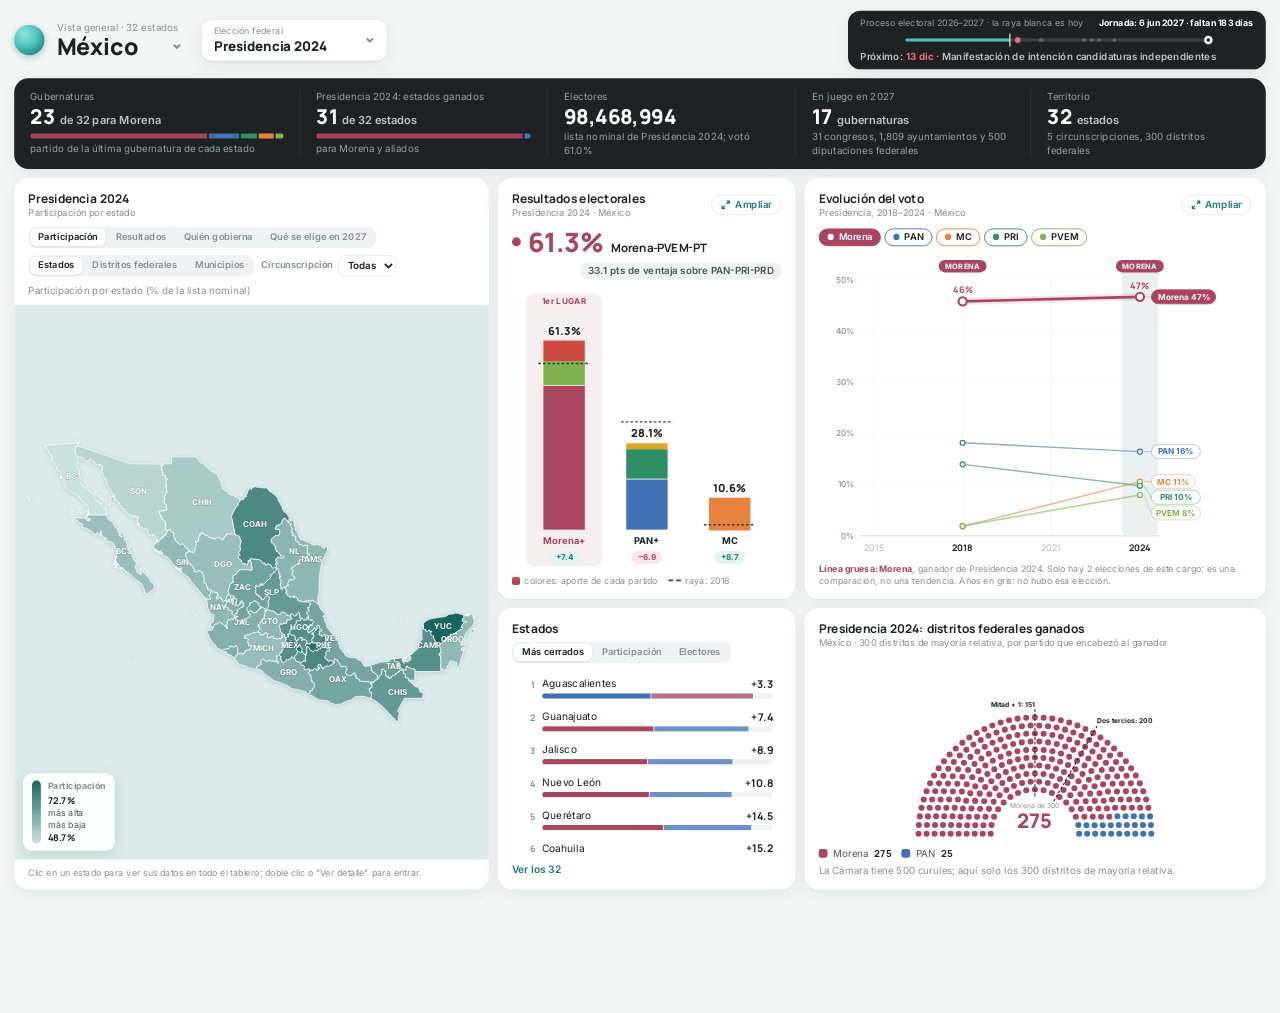
==== inicio.html @ 227eddf0 "Add files via upload" ====
<!doctype html>
<html lang="es">
<head>
<meta charset="utf-8">
<meta name="viewport" content="width=device-width, initial-scale=1">
<title>Laboratorio Político · Inicio</title>
<link rel="preconnect" href="https://fonts.googleapis.com">
<link rel="stylesheet" href="https://fonts.googleapis.com/css2?family=Inter:wght@400;500;600;700&family=Manrope:wght@600;700;800&display=swap">
<style>
/* Generado por pipeline/sitio.py desde src/inicio.html. Editar allá. */
/* v10. Un solo tablero en dos niveles: México (32 estados) y el estado elegido. Se entra al detalle desde el mapa, la lista o el buscador; todo el tablero sigue a la zona elegida. Gris del riel de la plataforma como ancla; turquesa para datos que no son de partido; colores de partido de la plataforma. */
:root{
  --bg:#F4F6F6;--card:#FFFFFF;--line:#E3E9E8;--hair:#EEF2F2;--ink:#4E5656;--strong:#1C2121;--muted:#86908F;
  --teal:#1C7F79;--teal2:#4CC1BA;--tealxl:#E4F5F3;--coral:#F46883;--peach:#F5A47C;--rail:#1F2222;--sea:#DCEBEA;--land:#EEF4F3;
  --sh:0 1px 2px rgba(20,40,40,.04),0 6px 20px rgba(20,40,40,.07);
  --f:'Inter',ui-sans-serif,system-ui,-apple-system,'Segoe UI',sans-serif;--d:'Manrope','Inter',ui-sans-serif,system-ui,sans-serif;color-scheme:light}
[hidden]{display:none!important}
*{box-sizing:border-box}
html,body{height:100%;overflow:hidden}
body{margin:0;background:var(--bg);color:var(--ink);font-family:var(--f);font-size:12px;line-height:1.35;-webkit-font-smoothing:antialiased}
button,select,input{font:inherit;color:inherit}
:focus-visible{outline:2px solid var(--teal);outline-offset:2px}
.n{font-family:var(--d);font-variant-numeric:tabular-nums}
.app{width:1440px;height:860px;display:grid;grid-template-rows:auto auto minmax(0,1fr);gap:10px;padding:12px 16px;transform-origin:0 0}
.fade{transition:opacity .4s ease}.fade.out{opacity:0}
/* encabezado */
.top{display:flex;align-items:center;gap:14px}
.logo{width:34px;height:34px;border-radius:50%;background:radial-gradient(circle at 35% 30%,#8BE7E1,var(--teal2) 45%,#13615C);flex:none;box-shadow:0 2px 8px rgba(19,97,92,.35)}
.crumb{display:flex;align-items:center;gap:6px;font-size:11px;color:var(--muted)}
.crumb button{border:0;background:none;padding:0;color:var(--teal);font-weight:600;cursor:pointer;font-size:11px}
.crumb button:disabled{color:var(--muted);cursor:default;font-weight:500}
.cb{position:relative}
.cb input{border:0;background:transparent;font:800 26px/1.05 var(--d);color:var(--strong);padding:0 26px 0 0;width:300px;min-width:5ch;transition:width .3s;cursor:pointer;border-radius:6px}
.cb input:focus{width:300px!important;outline:none;background:var(--card);box-shadow:0 0 0 2px var(--teal2);cursor:text;padding-left:6px}
.cb svg{position:absolute;right:6px;top:50%;width:14px;height:14px;transform:translateY(-50%);stroke:var(--muted);fill:none;stroke-width:2;pointer-events:none}
.ac{position:absolute;left:0;top:calc(100% + 6px);width:360px;background:var(--card);border:1px solid var(--line);border-radius:12px;box-shadow:0 14px 36px rgba(16,40,40,.16);z-index:40;max-height:420px;overflow:auto;padding:6px}
.ac small{display:block;padding:6px 10px 3px;font-size:10.5px;color:var(--muted)}
.ac button{display:flex;width:100%;justify-content:space-between;gap:10px;border:0;background:none;text-align:left;padding:7px 10px;border-radius:8px;font-size:12.5px;color:var(--strong);cursor:pointer}
.ac button em{font-style:normal;font-size:11px;color:var(--muted)}
.ac button[aria-selected="true"],.ac button:hover{background:var(--hair)}
.ac mark{background:#D8EFEC;color:inherit;border-radius:3px}
.fl{display:flex;flex-direction:column;gap:1px;background:var(--card);border:1px solid var(--line);border-radius:12px;padding:5px 12px;min-width:190px;box-shadow:var(--sh)}
.fl small{font-size:10px;color:var(--muted)}.fl select{border:0;background:transparent;font-weight:600;color:var(--strong);padding:0;font-size:12.5px;cursor:pointer}
.cd{margin-left:auto;text-align:right;line-height:1.1}.cd b{font:800 24px var(--d);color:var(--strong)}.cd span{display:block;font-size:10.5px;color:var(--muted)}
/* ficha oscura */
.fi{display:grid;grid-template-columns:1.15fr 1fr 1fr .95fr .95fr;background:var(--rail);border-radius:16px;padding:13px 0;box-shadow:var(--sh)}
.c{padding:0 18px;border-left:1px solid rgba(255,255,255,.09);display:flex;flex-direction:column;gap:3px;min-width:0}
.c:first-child{border-left:0}
.c small{font-size:11px;color:#93A09F}
.c b{font:800 23px/1.1 var(--d);color:#fff;white-space:nowrap;overflow:hidden;text-overflow:ellipsis}
.c b em{font:600 12.5px var(--f);color:#B9C4C3;font-style:normal}
.c span{font-size:11px;color:#93A09F}
.sw{display:inline-block;width:10px;height:10px;border-radius:3px;margin-right:7px;vertical-align:2px}
.sb{display:flex;height:6px;border-radius:4px;overflow:hidden;gap:2px;margin:3px 0 1px}.sb i{display:block;transition:flex .5s ease}
/* cuerpo */
.grid{display:grid;grid-template-columns:minmax(0,1.4fr) minmax(0,.88fr) minmax(0,1.36fr);gap:10px;min-height:0}
.col{display:grid;gap:10px;min-height:0}
.col2{grid-template-rows:minmax(0,1.5fr) minmax(0,1fr)}
.col3{grid-template-rows:minmax(0,1.5fr) minmax(0,1fr)}
.p{background:var(--card);border-radius:16px;padding:14px 16px;display:flex;flex-direction:column;gap:10px;min-height:0;min-width:0;box-shadow:var(--sh)}
.ph{display:flex;align-items:center;justify-content:space-between;gap:8px}
.ph>div{min-width:0}
.ph h2{margin:0;font:700 13.5px var(--d);color:var(--strong);white-space:nowrap}
.ph p{margin:1px 0 0;font-size:10.5px;color:var(--muted);white-space:nowrap;overflow:hidden;text-overflow:ellipsis}
.foot{font-size:10px;color:var(--muted)}
.amp{display:inline-flex;align-items:center;gap:5px;border:1px solid var(--line);background:var(--card);border-radius:20px;padding:3px 10px;font-size:11px;font-weight:600;color:var(--teal);cursor:pointer;flex:none}
.amp svg{width:11px;height:11px;stroke:currentColor;fill:none;stroke-width:1.6}
.amp:hover{background:var(--hair)}
.lg{display:flex;flex-wrap:wrap;gap:4px 12px;font-size:11px}.lg span{display:inline-flex;align-items:center;gap:6px}.lg i{width:10px;height:10px;border-radius:3px}.lg b{color:var(--strong);font-family:var(--d)}
.lg .ramp{width:90px;height:8px;border-radius:4px}
.seg{display:inline-flex;flex-wrap:wrap;background:var(--hair);border-radius:9px;padding:2px;gap:2px}
.seg button{white-space:nowrap;border:0;background:none;border-radius:7px;padding:3px 9px;font-size:10.5px;font-weight:600;color:var(--muted);cursor:pointer;transition:background .2s,color .2s}
.seg button[aria-pressed="true"]{background:var(--card);color:var(--strong);box-shadow:0 1px 2px rgba(20,40,40,.12)}
/* mapa */
.mp{padding:0;overflow:hidden;gap:0}
.mp .ph{padding:14px 16px 8px}
.lrow{padding:0 16px 8px;display:flex;gap:8px;align-items:center;flex-wrap:wrap}
.mp .lg{padding:0 16px 8px;min-height:24px}
.mapw{flex:1 1 0;min-height:0;position:relative;background:var(--sea)}
.mapw>svg{position:absolute;inset:0;width:100%;height:100%}
.lvl{transition:opacity .45s ease}
.ctx path{fill:var(--land);stroke:#C9D9D7;stroke-width:.8;vector-effect:non-scaling-stroke}
.ctx path.c3{fill:#F8FBFA;stroke:#AFC4C2;cursor:pointer}.ctx path.c3:hover{fill:var(--tealxl)}
.lab text{font-weight:600;font-family:var(--f);fill:#8FA3A1;pointer-events:none}
#gun,#gst{filter:drop-shadow(0 2px 6px rgba(16,40,40,.16))}
path.u,path.st{stroke:#fff;stroke-width:.8;vector-effect:non-scaling-stroke;cursor:pointer;transition:opacity .4s ease,fill .5s ease,fill-opacity .5s ease}
path.u:hover,path.st:hover{filter:brightness(1.08)}
.foc path.u,.foc path.st{opacity:.32}.foc path.u.on,.foc path.st.on{opacity:1;stroke:var(--strong);stroke-width:2.4}
path.st.dim{opacity:.16}
path.ent{fill:none;stroke:#5E6E6D;stroke-width:1.1;vector-effect:non-scaling-stroke;pointer-events:none}
.stl text{font-weight:700;font-family:var(--f);fill:#fff;pointer-events:none;paint-order:stroke;stroke:rgba(0,0,0,.22);stroke-width:2px;transition:opacity .3s}
.mctl{position:absolute;right:10px;top:10px;display:flex;gap:6px}
.mctl button,.chipb{border:1px solid var(--line);background:var(--card);border-radius:8px;padding:4px 10px;font-size:11px;font-weight:600;color:var(--strong);cursor:pointer;box-shadow:0 1px 2px rgba(20,40,40,.06)}
.mctl button[aria-pressed="true"]{background:var(--strong);color:#fff;border-color:var(--strong)}
.mp .foot{padding:8px 16px 12px}
.s2{position:relative;flex:0 1 220px}
.s2 input{width:100%;border:1px solid var(--line);border-radius:9px;background:var(--bg);padding:6px 10px 6px 30px;font-size:12px}
.s2 svg{position:absolute;left:10px;top:50%;transform:translateY(-50%);width:13px;height:13px;stroke:var(--muted);fill:none;stroke-width:2}
.s2 .ac{left:auto;right:0;width:300px}
.focus{position:absolute;left:10px;top:10px;display:inline-flex;align-items:center;gap:8px;font-size:11.5px;color:var(--strong);background:#fff;border-radius:10px;padding:5px 6px 5px 10px;box-shadow:0 4px 14px rgba(16,40,40,.14);transition:opacity .3s,transform .3s}
.focus.off{opacity:0;transform:translateY(-6px);pointer-events:none}
.focus button{border:0;background:var(--tealxl);border-radius:7px;padding:3px 9px;font-size:11px;font-weight:700;cursor:pointer;color:var(--teal)}
.csel{display:inline-flex;align-items:center;gap:6px;font-size:10.5px;color:var(--muted);font-weight:600}.csel select{border:1px solid var(--line);border-radius:8px;background:var(--card);padding:3px 6px;font-size:11px;font-weight:600;color:var(--strong)}
/* tarjeta de estado (nivel México) */
.prev{position:absolute;left:12px;top:12px;width:280px;background:var(--card);border-radius:14px;box-shadow:0 14px 36px rgba(16,40,40,.2);padding:12px 14px;display:flex;flex-direction:column;gap:7px;opacity:0;transform:translateY(-8px);transition:opacity .3s,transform .3s;pointer-events:none}
.prev.in{opacity:1;transform:none;pointer-events:auto}
.prev h3{margin:0;font:800 17px var(--d);color:var(--strong)}.prev small{font-size:10.5px;color:var(--muted)}
.prev dl{display:grid;grid-template-columns:auto 1fr;gap:3px 10px;margin:0;font-size:11px}.prev dt{color:var(--muted)}.prev dd{margin:0;color:var(--strong);font-weight:600}
.go{display:flex;align-items:center;justify-content:center;gap:8px;border:0;background:var(--rail);color:#fff;border-radius:10px;padding:8px 12px;font-weight:700;font-size:12.5px;cursor:pointer;transition:background .2s}
.go:hover{background:#2E3535}.go svg{width:14px;height:14px;stroke:#8BE7E1;fill:none;stroke-width:2}
.go[disabled]{background:var(--hair);color:var(--muted);cursor:default}
.px{position:absolute;right:8px;top:8px;border:0;background:var(--hair);border-radius:50%;width:24px;height:24px;cursor:pointer;color:var(--strong)}
/* resultados */
.hero{display:flex;align-items:baseline;gap:8px;flex-wrap:wrap}
.hero i{width:10px;height:10px;border-radius:50%;align-self:center}
.hero b{font:800 30px/1 var(--d);letter-spacing:-.01em}
.hero span{font:700 13px var(--d);color:var(--strong)}
.hero em{margin-left:auto;font-style:normal;font-size:11px;background:var(--hair);border-radius:20px;padding:2px 9px;color:var(--ink);font-weight:600}
.bw{flex:1 1 0;min-height:0;position:relative}
.bw svg,.cw svg,.agw svg{position:absolute;inset:0;width:100%;height:100%;overflow:visible}
.note{display:flex;gap:12px;flex-wrap:wrap;font-size:10px;color:var(--muted);align-items:center}
.note i{display:inline-block;width:9px;height:9px;border-radius:2px;background:linear-gradient(#CF4B42 0 35%,#A9455E 35%);margin-right:5px;vertical-align:-1px}
.note s{display:inline-block;width:14px;border-top:2px dashed #3A4A49;margin-right:5px;vertical-align:3px;text-decoration:none}
@keyframes grow{from{transform:scaleY(0)}to{transform:scaleY(1)}}
.gr{transform-box:fill-box;transform-origin:50% 100%;animation:grow .7s cubic-bezier(.2,.8,.2,1) both}
@keyframes draw{from{stroke-dashoffset:var(--len)}to{stroke-dashoffset:0}}
.dr{stroke-dasharray:var(--len);animation:draw 1s cubic-bezier(.3,.7,.2,1) both}
@keyframes pop{from{opacity:0;transform:scale(.4)}to{opacity:1;transform:none}}
.pp{transform-box:fill-box;transform-origin:center;animation:pop .45s ease both}
/* lista */
.lh{display:flex;align-items:center;justify-content:space-between;gap:8px}
.rank{flex:1 1 0;min-height:0;overflow:auto;display:flex;flex-direction:column;gap:2px;padding-right:4px;scrollbar-width:thin;scroll-behavior:smooth}
.r{display:grid;grid-template-columns:20px minmax(0,1fr) 52px;gap:2px 8px;align-items:center;font-size:11.5px;cursor:pointer;padding:5px 6px;border-radius:9px;transition:background .25s}
.r:hover{background:var(--hair)}
.r .k{font:700 10px var(--d);color:var(--muted);text-align:right}
.r span{color:var(--strong);overflow:hidden;text-overflow:ellipsis;white-space:nowrap}
.r b{text-align:right;font:700 12px var(--d);color:var(--strong)}
.r .sh{grid-column:2/4;display:flex;height:6px;border-radius:3px;overflow:hidden;background:var(--hair);gap:1px}
.r .sh i{display:block;height:100%;transition:width .5s ease}
.r .tq{grid-column:2/4;height:6px;border-radius:3px;background:var(--hair);position:relative}
.r .tq i{position:absolute;left:0;top:0;bottom:0;border-radius:3px;background:var(--teal)}
.r .tq s{position:absolute;top:-3px;bottom:-3px;width:2px;background:var(--strong);border-radius:1px}
.r.on{background:var(--rail);box-shadow:0 4px 14px rgba(16,40,40,.18)}
.r.on span,.r.on b{color:#fff}.r.on .k{color:#8BE7E1}.r.on .sh,.r.on .tq{background:rgba(255,255,255,.14)}
.r .go2{display:none}
.more{border:0;background:none;color:var(--teal);font-weight:600;font-size:11.5px;padding:0;cursor:pointer;text-align:left}
/* evolución */
.tb{display:flex;flex-wrap:wrap;gap:6px 10px;align-items:center}
.pt{display:flex;flex-wrap:wrap;gap:4px}
.pt button{display:inline-flex;align-items:center;gap:5px;border:1px solid var(--line);background:var(--card);border-radius:20px;padding:2px 9px;font-size:10.5px;font-weight:600;color:var(--muted);cursor:pointer}
.pt button i{width:7px;height:7px;border-radius:50%;background:var(--pc);opacity:.35}
.pt button[aria-pressed="true"]{color:var(--strong);border-color:var(--pc)}.pt button.hl{background:var(--pc);color:#fff}.pt button.hl i{background:#fff}.pt button[aria-pressed="true"] i{opacity:1}
.cw{flex:1 1 0;min-height:0;position:relative}
.cw text{font:500 10px var(--f);fill:var(--muted)}
.cw .yl{font:700 11px var(--d);fill:var(--strong)}
.cw .yl.no{font-weight:500;fill:#B5BFBE}
.small{display:grid;grid-template-columns:repeat(2,minmax(0,1fr));gap:10px;min-height:0}
.small .p{gap:8px;padding:12px 14px}
.agw{flex:1 1 0;min-height:0;position:relative}
.agw text{font-family:var(--f)}
/* competencia */
.wg{display:grid;grid-template-columns:repeat(20,minmax(0,1fr));gap:2px;grid-auto-rows:9px;align-content:start;flex:none}
.wg i{display:block;border-radius:2px;animation:pop .4s ease both}
.wg.wgb{gap:3px;grid-auto-rows:17px}
.wl{display:grid;grid-template-columns:repeat(3,minmax(0,1fr));gap:6px}
.wl div{display:flex;flex-direction:column;gap:1px;min-width:0}
.wl span{display:flex;align-items:center;gap:5px;font-size:11px}.wl span b{color:var(--strong)}.wl span i{width:8px;height:8px;border-radius:2px}
.wl strong{font:800 17px/1.1 var(--d);color:var(--strong)}
.wl em{font-style:normal;font-size:9.5px;color:var(--muted);line-height:1.2}
.wf2{font-size:10px;color:var(--muted);border-top:1px solid var(--hair);padding-top:7px}.wf2 b{color:var(--strong)}
.sb2{display:flex;height:8px;border-radius:5px;overflow:hidden;gap:2px}.sb2 i{display:block}
.wl2{display:flex;flex-wrap:wrap;gap:3px 12px;font-size:11px}.wl2 span{display:inline-flex;align-items:center;gap:5px}.wl2 i{width:8px;height:8px;border-radius:2px}.wl2 b{color:var(--strong)}
.cpf{flex:1 1 0;display:flex;flex-direction:column;gap:9px;min-height:0}
/* en juego 2027 */
.jg{display:grid;grid-template-columns:repeat(4,minmax(0,1fr));gap:10px}
.jg div{display:flex;flex-direction:column;gap:1px;border-left:3px solid var(--kc);padding-left:9px}
.jg b{font:800 24px/1.05 var(--d);color:var(--strong)}.jg span{font-size:11px;color:var(--muted)}
.chips{display:flex;flex-wrap:wrap;gap:5px;overflow:auto;min-height:0}
.chips button{border:1px solid var(--line);background:var(--card);border-radius:20px;padding:3px 9px;font-size:10.5px;font-weight:600;color:var(--strong);cursor:pointer;display:inline-flex;align-items:center;gap:6px;transition:background .2s,color .2s}
.chips button i{width:7px;height:7px;border-radius:50%}
.chips button:hover{border-color:var(--rail)}.chips button.on{background:var(--rail);color:#fff;border-color:var(--rail)}
/* ventanas ampliadas */
.mod{position:fixed;inset:0;background:rgba(22,33,33,.38);display:flex;align-items:center;justify-content:center;z-index:60;padding:24px;opacity:0;transition:opacity .3s}
.mod.in{opacity:1}
.mb{background:var(--card);border-radius:20px;width:min(1180px,100%);max-height:100%;overflow:auto;padding:22px 26px;display:flex;flex-direction:column;gap:14px;transform:translateY(12px) scale(.985);transition:transform .35s cubic-bezier(.2,.8,.2,1)}
.mod.in .mb{transform:none}
.mh{display:flex;align-items:flex-start;gap:12px}.mh h2{margin:0;font:800 22px var(--d);color:var(--strong)}.mh p{margin:2px 0 0;color:var(--muted);font-size:12.5px}
.x{margin-left:auto;border:0;background:var(--hair);width:34px;height:34px;border-radius:50%;cursor:pointer;font-size:15px;color:var(--strong);flex:none}
.kt{display:grid;grid-template-columns:repeat(4,minmax(0,1fr));gap:10px}
.kt div{border:1px solid var(--line);border-radius:12px;padding:10px 14px;border-left:3px solid var(--kc,var(--line))}
.kt small{font-size:10.5px;color:var(--muted)}.kt b{display:block;font:800 22px/1.15 var(--d);color:var(--strong)}.kt span{font-size:11px;color:var(--muted)}
.mg{display:grid;grid-template-columns:minmax(0,1.6fr) minmax(0,1fr);gap:16px}
.mbox{background:#F3F6F6;border-radius:14px;padding:14px 16px;display:flex;flex-direction:column;gap:10px}
.mbox h3{margin:0;font:700 12.5px var(--d);color:var(--strong)}.mbox p{margin:0;font-size:12px;color:var(--ink)}
.bigc{position:relative;height:380px}.bigc svg{position:absolute;inset:0;width:100%;height:100%;overflow:visible}
.bigc text{font-family:var(--f)}
.bigt text{font:500 11px var(--f);fill:var(--muted)}.bigt .yl{font:700 12px var(--d);fill:var(--strong)}.bigt .yl.no{font-weight:500;fill:#B5BFBE}
.tip{position:fixed;pointer-events:none;background:var(--strong);color:#fff;font-size:11.5px;border-radius:8px;padding:6px 9px;z-index:90;max-width:270px;box-shadow:0 8px 20px rgba(0,0,0,.18)}
@media (prefers-reduced-motion:reduce){*{animation:none!important;transition:none!important}}
/* pantallas chicas: se apila */
body.mob{overflow:auto;height:auto}body.mob .app{width:auto;height:auto;transform:none;grid-template-rows:none}
body.mob .top{flex-wrap:wrap}body.mob .cd{margin-left:0;text-align:left;flex-basis:100%;display:flex;gap:8px;align-items:baseline}
body.mob .cb input{width:220px}
body.mob .fi{grid-template-columns:1fr 1fr;row-gap:12px}body.mob .fi .c{border-left:0}body.mob .fi .c:first-child{grid-column:1/-1}
body.mob .grid,body.mob .small{grid-template-columns:1fr}body.mob .col2,body.mob .col3{grid-template-rows:none}
body.mob .mapw{height:340px;flex:none}body.mob .cw,body.mob .bw,body.mob .agw{height:260px;flex:none}body.mob .rank{flex:none;max-height:420px}
body.mob .prev{width:auto;right:12px}body.mob .jg{grid-template-columns:1fr 1fr}body.mob .kt{grid-template-columns:1fr 1fr}body.mob .mg{grid-template-columns:1fr}
body.mob .mod{padding:0}body.mob .mb{border-radius:0;height:100%}

/* calendario */
.nx{display:flex;align-items:baseline;gap:5px;background:#FDE8EC;border-radius:10px;padding:4px 10px;font-size:10.5px;color:#C2405C;font-weight:600;flex:none}.nx b{font:800 18px var(--d);color:#C2405C}
.tlw{position:relative;height:96px;flex:none}.tlw svg{position:absolute;inset:0;width:100%;height:100%;overflow:visible}.tlw text{font-family:var(--f)}
.tlp{display:grid;grid-template-columns:repeat(2,minmax(0,1fr));gap:8px;min-height:0;overflow:auto;align-content:start}
.tlp div{display:grid;grid-template-columns:auto 1fr;gap:1px 10px;align-items:baseline;padding:8px 10px;border-radius:10px;background:var(--hair)}
.tlp div b{font:800 14px var(--d);color:var(--strong);grid-row:span 2}.tlp div span{font-size:11px;color:var(--strong);line-height:1.25}.tlp div em{font-style:normal;font-size:10px;color:var(--muted)}
.tlp div.on{background:var(--rail)}.tlp div.on b,.tlp div.on span{color:#fff}.tlp div.on em{color:#8BE7E1}
.tlp .pend{grid-column:1/-1;background:#fff;border:1px dashed var(--line)}.tlp .pend b{font-size:11px;color:var(--muted)}.tlp .pend span{color:var(--muted)}
/* cuenta regresiva */
.cdx{margin-left:auto;display:flex;align-items:center;gap:12px;background:var(--rail);color:#fff;border-radius:14px;padding:7px 14px 7px 10px;box-shadow:var(--sh)}
.cdx svg{width:40px;height:40px;transform:rotate(-90deg)}
.cdx b{font:800 24px/1 var(--d)}.cdx small{display:block;font-size:10.5px;color:#B9C4C3}.cdx em{font-style:normal;font-size:10.5px;color:#8BE7E1;font-weight:600}

.playb{display:inline-flex;align-items:center;gap:8px;border:0;background:#1C7F79;color:#fff;border-radius:20px;padding:7px 14px 7px 8px;font-weight:600;font-size:12px;cursor:pointer;margin-left:auto}
.playb i{width:20px;height:20px;border-radius:50%;background:rgba(255,255,255,.2);display:inline-flex;align-items:center;justify-content:center;font-style:normal;font-size:9px}
.playb.on{background:#1F2222}
.playb+.x{margin-left:8px}
.ktiles{display:grid;grid-template-columns:repeat(5,minmax(0,1fr));gap:10px}
.ktiles div{border:1px solid var(--line);border-radius:12px;padding:10px 12px;display:flex;flex-direction:column;gap:2px}
.ktiles small{font-size:10px;color:var(--muted)}.ktiles b{font:800 20px/1.1 var(--d);color:var(--strong)}.ktiles em{font-style:normal;font-size:11px;color:var(--ink)}
.spk{width:100%;height:28px;margin-top:4px}
.vsb{display:flex;height:8px;border-radius:4px;overflow:hidden;gap:2px;margin-top:10px}.vsb i{display:block}
.wseq{display:flex;gap:6px;margin-top:10px}.wseq i{width:16px;height:16px;border-radius:50%;cursor:help;transition:transform .15s}.wseq i:hover{transform:scale(1.25)}
/* desglose */
.dg{display:flex;flex-direction:column;gap:10px;border-top:1px solid var(--hair);padding-top:14px}
.dgh{display:flex;flex-wrap:wrap;gap:8px 14px;align-items:center}.dgh small{font-size:10.5px;color:var(--muted);font-weight:700;letter-spacing:.02em}
.dgh input{margin-left:auto;border:1px solid var(--line);border-radius:20px;padding:6px 12px;font-size:12px;width:220px}
.dgt{display:grid;grid-template-columns:28px minmax(120px,1.1fr) minmax(160px,2.2fr) 120px 110px 90px;gap:0 12px;font-size:12px;align-items:center}
.dgt>div{display:contents}
.dgt .hd>span{font-size:10px;color:var(--muted);padding:4px 0;border-bottom:1px solid var(--line)}
.dgt .rw>span{padding:7px 0;border-bottom:1px solid var(--hair);cursor:pointer}
.dgt .rw:hover>span{background:var(--hair)}
.dgt .rw>span:first-child{color:var(--muted);font:700 10.5px var(--d);text-align:right}
.dgt .bar{display:flex;height:12px;border-radius:6px;overflow:hidden;gap:1px}.dgt .bar i{display:block}
.dgt .pill{display:inline-block;border-radius:8px;padding:2px 8px;font-weight:700;font-size:11px;line-height:1.2}.dgt .pill small{display:block;font-weight:500;font-size:9.5px}
.dgt .num{text-align:right;color:var(--ink);font-family:var(--d)}
.dgb{max-height:330px;overflow:auto}

.back{display:inline-flex;align-items:center;gap:6px;border:0;background:var(--rail);color:#fff;border-radius:12px;padding:10px 14px 10px 10px;font-weight:700;font-size:13px;cursor:pointer;box-shadow:var(--sh);transition:background .2s}
.back:hover{background:#2E3535}.back svg{width:14px;height:14px;stroke:#8BE7E1;fill:none;stroke-width:2.2}
.ana{display:inline-flex;align-items:center;gap:8px;text-decoration:none;background:linear-gradient(135deg,#1C7F79,#13615C);color:#fff;border-radius:12px;padding:10px 14px;font-weight:700;font-size:12.5px;box-shadow:0 4px 14px rgba(19,97,92,.3);transition:transform .2s}
.ana:hover{transform:translateY(-1px)}.ana svg{width:14px;height:14px;stroke:#fff;fill:none;stroke-width:2.2}
.top .logo{order:-2}

.cdx{margin-left:auto;display:flex;flex-direction:column;gap:2px;background:var(--rail);color:#fff;border-radius:14px;padding:8px 14px;box-shadow:var(--sh);width:330px}
.cdx .cdt{display:flex;justify-content:space-between;font-size:10px;color:#93A09F}.cdx .cdt span:last-child{color:#fff;font-weight:700}
.cdx svg{width:100%;height:24px;transform:none}
.cdx em{font-style:normal;font-size:11px;color:#B9C4C3;white-space:nowrap;overflow:hidden;text-overflow:ellipsis}.cdx em b{color:#F46883}
/* hemiciclo */
.hmw{flex:1 1 0;min-height:0;position:relative}.hmw svg{position:absolute;inset:0;width:100%;height:100%}
.anam{position:absolute;right:10px;bottom:10px;display:inline-flex;align-items:center;gap:8px;text-decoration:none;background:var(--rail);color:#fff;border-radius:12px;padding:9px 14px;font-weight:700;font-size:12px;box-shadow:0 8px 22px rgba(16,40,40,.25);transition:transform .2s,background .2s}
.anam:hover{transform:translateY(-1px);background:#2E3535}.anam svg{width:14px;height:14px;stroke:#8BE7E1;fill:none;stroke-width:2.2}.anam small{display:block;font-size:10px;font-weight:500;color:#8BE7E1}

.cdx{gap:0;padding:7px 14px;align-items:stretch}.cdx b{font:inherit}.cdx em{display:block;max-width:100%;line-height:1.3}.cdx em b{font-weight:700;color:#F46883}
.cdx .cdt span:last-child b{font:inherit}

.cdx{width:470px}.cdx .cdt{white-space:nowrap;gap:10px}
.mleg{position:absolute;left:10px;bottom:10px;background:rgba(255,255,255,.94);border-radius:10px;padding:8px 10px;box-shadow:0 4px 14px rgba(16,40,40,.12);display:flex;gap:8px;align-items:stretch;font-size:10px;color:var(--ink);pointer-events:none;transition:opacity .3s}
.mleg .vb{width:10px;border-radius:5px}
.mleg .vl{display:flex;flex-direction:column;justify-content:space-between}.mleg .vl b{font:700 10.5px var(--d);color:var(--strong)}
.mleg h4{margin:0 0 4px;font:700 10px var(--f);color:var(--muted)}
.lh{flex-direction:column;align-items:flex-start;gap:6px}
.boot{position:fixed;inset:0;background:var(--bg);display:flex;flex-direction:column;align-items:center;justify-content:center;gap:14px;z-index:100;font:600 13px var(--f);color:var(--muted)}.boot .logo{width:48px;height:48px;animation:pop 1s ease infinite alternate}

.app{position:relative}
/* panel ampliado dentro del tablero */
.xp{position:absolute;z-index:45;background:var(--card);border-radius:16px;box-shadow:0 18px 44px rgba(20,40,40,.18);overflow:hidden;transition:left .45s cubic-bezier(.2,.8,.2,1),top .45s cubic-bezier(.2,.8,.2,1),width .45s cubic-bezier(.2,.8,.2,1),height .45s cubic-bezier(.2,.8,.2,1)}
.xpb{height:100%;overflow:auto;padding:18px 22px;display:flex;flex-direction:column;gap:12px;opacity:0;transition:opacity .25s ease .15s}
.xp.in .xpb{opacity:1}
.xpb .mh h2{font-size:19px}.xpb .kt b{font-size:19px}.xpb .ktiles b{font-size:17px}
.dim2{opacity:.0!important;transition:opacity .3s}
/* selector de elección */
.esel{position:relative}
.esel select{position:absolute;opacity:0;pointer-events:none;width:1px;height:1px}
.esel>button{display:flex;flex-direction:column;align-items:flex-start;gap:0;min-width:210px;background:var(--card);border:1px solid var(--line);border-radius:12px;padding:6px 36px 6px 14px;cursor:pointer;box-shadow:var(--sh);position:relative;text-align:left;transition:border-color .2s}
.esel>button:hover,.esel.open>button{border-color:var(--teal2)}
.esel small{font-size:10px;color:var(--muted)}.esel b{font:800 15px var(--d);color:var(--strong)}
.esel>button svg{position:absolute;right:12px;top:50%;width:14px;height:14px;transform:translateY(-50%);stroke:var(--muted);fill:none;stroke-width:2;transition:transform .2s}
.esel.open>button svg{transform:translateY(-50%) rotate(180deg)}
.epop{position:absolute;left:0;top:calc(100% + 6px);z-index:40;background:var(--card);border:1px solid var(--line);border-radius:14px;box-shadow:0 14px 36px rgba(16,40,40,.16);padding:8px;display:flex;flex-direction:column;gap:2px;min-width:360px}
.ey{display:grid;grid-template-columns:44px 1fr;gap:8px;align-items:center;padding:4px 6px;border-radius:9px}
.ey:hover{background:var(--hair)}.ey>b{font:800 13px var(--d);color:var(--strong)}
.ey>div{display:flex;flex-wrap:wrap;gap:4px}
.ey button{border:1px solid var(--line);background:var(--card);border-radius:20px;padding:3px 10px;font-size:11px;font-weight:600;color:var(--ink);cursor:pointer}
.ey button:hover{border-color:var(--teal2);color:var(--strong)}.ey button.on{background:var(--rail);border-color:var(--rail);color:#fff}
.playb{white-space:nowrap}

.zn{stroke:#fff;stroke-width:.35;vector-effect:non-scaling-stroke;cursor:pointer;transition:opacity .4s,fill .5s,fill-opacity .5s}
.zn:hover{filter:brightness(1.1)}
#gzn{filter:drop-shadow(0 2px 6px rgba(16,40,40,.12))}
#gzn.foc .zn{opacity:.3}#gzn.foc .zn.on{opacity:1;stroke:var(--strong);stroke-width:2}
#gst.bord path.st{fill:transparent!important;stroke:#fff;stroke-width:1.3;pointer-events:none}
#gst.bord path.st.on{stroke:var(--strong);stroke-width:2}
.seg button:disabled{opacity:.4;cursor:default}
</style>
</head>
<body>
<div class="boot" id="boot"><div class="logo"></div><span id="bootm">Cargando el Laboratorio Político…</span></div>

<div class="app" id="app">
  <header class="top">
    <div class="logo" aria-hidden="true"></div>
    <button class="back" id="bback" hidden aria-label="Volver a la vista general"><svg viewBox="0 0 14 14"><path d="M9 3L5 7l4 4"/></svg>México</button><div><div class="crumb"><button id="bmex">México</button><span id="csep" hidden>›</span><span id="cst"></span></div>
      <div class="cb"><input id="q" autocomplete="off" aria-label="Elegir estado" role="combobox" aria-expanded="false" aria-controls="ac"><svg viewBox="0 0 12 12"><path d="M3 4.5l3 3 3-3"/></svg><div class="ac" id="ac" role="listbox" hidden></div></div></div>
    <div class="esel" id="esel"><button id="ebtn" aria-haspopup="listbox" aria-expanded="false"><small id="elab">Elección</small><b id="eval"></b><svg viewBox="0 0 12 12"><path d="M3 4.5l3 3 3-3"/></svg></button><div class="epop" id="epop" hidden></div><select id="elec" aria-hidden="true" tabindex="-1"></select></div>
    <div class="cdx" id="cdx" title="Avance del proceso electoral federal 2026-2027"></div>
  </header>
  <section class="fi fade" id="fi" aria-label="Ficha"></section>
  <main class="grid">
    <section class="p mp"><div class="ph"><div><h2 id="mh"></h2><p id="mp"></p></div><div class="s2" id="s2w" hidden><svg viewBox="0 0 16 16" aria-hidden="true"><circle cx="7" cy="7" r="5"/><path d="M11 11l3.5 3.5"/></svg><input id="q2" type="search" autocomplete="off" aria-label="Buscar dentro del estado" role="combobox" aria-expanded="false" aria-controls="ac2"><div class="ac" id="ac2" role="listbox" hidden></div></div></div>
      <div class="lrow" id="lrow"></div><div class="lg fade" id="mlg"></div>
      <div class="mapw"><svg id="map" role="img" aria-label="Mapa" preserveAspectRatio="xMidYMid meet"><g class="lvl" id="Lmx"><g id="gzn"></g><g id="gst"></g><g class="stl" id="gstl"></g></g><g class="lvl" id="Lst" style="opacity:0"><g class="ctx" id="gctx"></g><g id="gun"></g><path class="ent" id="gent"/><g class="lab" id="glab"></g></g></svg>
        <div class="mctl" id="mctl"></div><div class="prev" id="prev" aria-live="polite"></div><a class="anam" id="ana" hidden target="_blank" rel="noopener"><span>Análisis y estrategia 2027<small id="anas"></small></span><svg viewBox="0 0 14 14"><path d="M3 7h8M7.5 3.5L11 7l-3.5 3.5"/></svg></a><div class="mleg" id="mleg"></div><div class="focus off" id="focus"><span>Viendo <b id="fname"></b></span><button id="fx">Ver todo el estado</button></div></div>
      <div class="foot" id="mfoot"></div></section>
    <div class="col col2 fade" id="c2">
      <section class="p fade" id="res"><div class="ph"><div><h2>Resultados electorales</h2><p id="rs"></p></div><button class="amp" data-open="res"><svg viewBox="0 0 12 12"><path d="M7 1.5h3.5V5M5 10.5H1.5V7M10.5 1.5L7 5M1.5 10.5L5 7"/></svg>Ampliar</button></div><div class="hero" id="rhero"></div><div class="bw"><svg id="rb"></svg></div><div class="note" id="rnote"></div></section>
      <section class="p"><div class="lh"><h2 class="ph" style="margin:0"><span style="font:700 13.5px var(--d);color:var(--strong)" id="lh"></span></h2><div class="seg" id="rkt"></div></div><div class="rank" id="rank"></div><button class="more" id="more"></button></section>
    </div>
    <div class="col col3 fade" id="c3">
      <section class="p"><div class="ph"><div><h2>Evolución del voto</h2><p id="ts"></p></div><button class="amp" data-open="tr"><svg viewBox="0 0 12 12"><path d="M7 1.5h3.5V5M5 10.5H1.5V7M10.5 1.5L7 5M1.5 10.5L5 7"/></svg>Ampliar</button></div><div class="tb"><div class="pt" id="tpt"></div></div><div class="cw"><svg id="tr" role="img" aria-label="Evolución del voto"></svg></div><div class="foot" id="tf"></div></section>
      <section class="p fade" id="jp"><div class="ph"><div><h2 id="hmh"></h2><p id="hmp"></p></div></div><div class="hmw"><svg id="hm" role="img" aria-label="Distritos ganados"></svg></div><div class="lg" id="hml"></div></section>
      <div class="small" id="smw" hidden>
        <section class="p fade"><div class="ph"><div><h2>Participación por edad</h2><p id="agy"></p></div></div><div class="agw"><svg id="age"></svg></div><div class="foot" id="agf"></div></section>
        <section class="p fade"><div class="ph"><div><h2>Competencia en las secciones</h2><p id="cps"></p></div></div><div class="cpf" id="comp"></div></section>
      </div>
    </div>
  </main>
</div>
<div class="tip" id="tip" hidden></div>

<script>
const DS={};let NAC,MX32,AVAIL;
(async()=>{const j=u=>fetch(u,{cache:"no-cache"}).then(r=>{if(!r.ok)throw new Error(u);return r.json();});
  try{[NAC,MX32]=await Promise.all([j("data/nacional.json"),j("data/inicio/mx32.json")]);let av=[];try{av=await j("data/estados.json");}catch(e){}AVAIL=new Set(av.map(x=>x.cab));MAIN();document.getElementById("boot").remove();}
  catch(e){document.getElementById("bootm").textContent="No se pudieron cargar los datos. Recarga la página.";console.error(e);}})();
function MAIN(){
const $=id=>document.getElementById(id),fmt=n=>Math.round(n).toLocaleString('es-MX'),f1=x=>x.toFixed(1),RM=matchMedia('(prefers-reduced-motion: reduce)').matches,wait=ms=>new Promise(r=>setTimeout(r,RM?0:ms));
const TYN={GOB:'Gubernatura',DIPL:'Diputación local',AYU:'Ayuntamiento',DIPF:'Diputación federal',SEN:'Senado',PRE:'Presidencia'},TYS={DIPL:'Dip. locales',AYU:'Ayuntamientos',GOB:'Gubernatura',DIPF:'Dip. federales',PRE:'Presidencia',SEN:'Senado'};
const PC={MORENA:'#A9455E',PAN:'#3F72B5',PRI:'#2F8F64',PRD:'#D9A928',PVEM:'#7FB24E',PT:'#CF4B42',MC:'#E9813F',PES:'#8C6BB1',NA:'#4E9BB9',RSP:'#B07A8C',FXM:'#6D8A96',PH:'#B98B4F',IND:'#7E8A89',OTROS:'#A0A7A6'};
const PN={MORENA:'Morena',PAN:'PAN',PRI:'PRI',PRD:'PRD',PVEM:'PVEM',PT:'PT',MC:'MC',PES:'PES',NA:'Nueva Alianza',RSP:'RSP',FXM:'FxM',PH:'Humanista',IND:'Independientes',OTROS:'Otros'};
const C3N=new Proxy({},{get:(_,n)=>{if(typeof n!=='string')return undefined;const z=t=>t.toLowerCase().normalize('NFD').replace(/[\u0300-\u036f]/g,'');if(n==='Distrito Federal')return 'cdmx';if(n==='México')return 'mex';const e=NAC.est.find(e=>z(n).startsWith(z(e.n))||z(e.n).startsWith(z(n)));return e?e.clave:undefined;}});
const ES={},CLV={};NAC.est.forEach(e=>{ES['e'+e.ent]=e;CLV[e.clave]=e;});
const AB={1:'AGS',2:'BC',3:'BCS',4:'CAMP',5:'COAH',6:'COL',7:'CHIS',8:'CHIH',9:'CDMX',10:'DGO',11:'GTO',12:'GRO',13:'HGO',14:'JAL',15:'MÉX',16:'MICH',17:'MOR',18:'NAY',19:'NL',20:'OAX',21:'PUE',22:'QRO',23:'QROO',24:'SLP',25:'SIN',26:'SON',27:'TAB',28:'TAMS',29:'TLAX',30:'VER',31:'YUC',32:'ZAC'};
const tip=$('tip'),tt=(e,h)=>{tip.innerHTML=h;tip.hidden=false;tip.style.left=Math.min(innerWidth-tip.offsetWidth-10,e.clientX+14)+'px';tip.style.top=Math.min(innerHeight-tip.offsetHeight-10,e.clientY+14)+'px';},th=()=>tip.hidden=true;

const NM={cab:'mx',est:'México',EL:NAC.EL,order:Object.keys(NAC.EL).sort((a,b)=>NAC.EL[a].y-NAC.EL[b].y||a.localeCompare(b)),pc:PC,pn:PN};

/* ===== zonas nacionales: distritos federales y municipios vigentes (carga al usarse) ===== */
const ZN={geo:{},ok:false,mn:{}};let zl='e',zlAuto=true;
function zonasData(){if(ZN.ok)return Promise.resolve();if(ZN.p)return ZN.p;ZN.p=fetch('data/inicio/nac_zonas.json',{cache:'no-cache'}).then(r=>r.json()).then(Z=>{for(const k in Z){const E=NAC.EL[k];if(!E)continue;const ps=Z[k].p;for(const id in Z[k].z){const a=Z[k].z[id],v={};ps.forEach((p,i)=>{if(a[i+2])v[p]=a[i+2];});E.v[id]=[a[0],a[1],v];}}ZN.ok=true;});return ZN.p;}
function zonasGeo(t){if(ZN.geo[t])return Promise.resolve(ZN.geo[t]);return fetch(`data/inicio/mx_${t==='f'?'df':'mun'}.json`,{cache:'no-cache'}).then(r=>r.json()).then(g=>{ZN.geo[t]=g;if(t==='m')g.forEach(x=>ZN.mn['m'+x.id]=x.n);return g;});}
/* ===== circunscripciones: totales sumando sus estados ===== */
const CIRCS={};NAC.est.forEach(e=>(CIRCS[e.circ]=CIRCS[e.circ]||[]).push('e'+e.ent));
Object.values(NAC.EL).forEach(E=>{for(const c in CIRCS){let t=0,ln=0;const v={},d={};CIRCS[c].forEach(u=>{const x=E.v[u];if(x){t+=x[0];ln+=x[1];for(const p in x[2])v[p]=(v[p]||0)+x[2][p];}const o=E.df&&E.df[u];if(o)for(const p in o)d[p]=(d[p]||0)+o[p];});E.v['c'+c]=[t,ln,v];if(E.df)E.df['c'+c]=d;}});
const CAL=[["2026-12-13", "Manifestación de intención candidaturas independientes (diputaciones federales MR)", "Confirmado"], ["2027-01-03", "Inicio procedencia de registro de precandidaturas", "Confirmado"], ["2027-01-04", "FECHA LÍMITE para presentar convenios de coalición (modificables hasta un día antes del registro de candidaturas)", "Confirmado"], ["2027-01-04", "Inicio de precampañas", "Confirmado"], ["2027-02-12", "Fin de precampañas y de recaudación de apoyo ciudadano (independientes)", "Confirmado"], ["2027-02-19", "Selección de candidaturas de mayoría relativa (partidos)", "Confirmado"], ["2027-02-26", "Selección de candidaturas de representación proporcional (partidos)", "Confirmado"], ["2027-03-12", "Límite para resolver impugnaciones internas de partidos", "Confirmado"], ["2027-06-06", "Jornada electoral (8:00 a 18:00)", "Confirmado"], ["", "Registro de candidaturas y periodo de campañas federales", "Por confirmar"], ["", "Plazos de convenios de coalición y candidatura común locales", "Por confirmar"]];
function juega(s){if(!s)return [];const c=s.c27,o=[],na=String(c.na||''),n0=(na.match(/\d+/)||[''])[0];
  if(c.g)o.push(['Gubernatura','1']);
  if(c.c&&c.dt)o.push(['Congreso local',`${c.dt} diputaciones`+(c.mr&&c.rp?` (${c.mr} MR + ${c.rp} RP)`:'')]);else if(c.c)o.push(['Congreso local','sí']);
  if(c.a&&n0){let x=`${n0} ayuntamientos`;const ex=na.replace(n0,'').replace(/[()+~]/g,' ').trim();if(/SNI/.test(na))x+=` (y ${(na.match(/~?(\d+)\s*SNI/)||['',''])[1]} por sistemas normativos internos, sin partidos)`;else if(/juntas/.test(na))x+=` y ${(na.match(/(\d+)\s*juntas/)||['',''])[1]} juntas municipales`;else if(/pres/.test(na))x+=` y ${(na.match(/(\d+)\s*pres/)||['',''])[1]} presidencias de comunidad`;o.push(['Ayuntamientos',x]);}
  const dk=NM.order.filter(k=>k.startsWith('DIPF_')).pop(),df=(NM.EL[dk].df||{})['e'+s.ent];if(df){const nd=Object.values(df).reduce((a,b)=>a+b,0);o.push(['Diputaciones federales',`${nd} distritos de mayoría relativa`]);}
  return o;}
/* ===== estado de la vista ===== */
let LV='mx',M=NM,ek=NM.order.filter(k=>k.startsWith('PRE_')).pop(),unit='e0',lay='m',mmode='p',circ=0,rk='m',showAll=false,trShow=null,resMode='c',busy=false;
const root=()=>LV==='mx'?(circ?'c'+circ:'e0'):'e',isRoot=u=>u==='e0'||u==='e'||/^c\d$/.test(u),entOf=u=>+(u[0]==='e'?u.slice(1):u.slice(1).split('_')[0]);
const pc=p=>(M.pc&&M.pc[p])||PC[p]||'#A0A7A6',pn=p=>(M.pn&&M.pn[p])||PN[p]||p,elab=k=>TYN[k.split('_')[0]]+' '+M.EL[k].y;
const uname=u=>LV==='mx'?(u==='e0'?'México':u[0]==='c'?'Circunscripción '+u.slice(1):u[0]==='f'?`Distrito federal ${u.split('_')[1]} · ${ES['e'+u.slice(1).split('_')[0]].n}`:u[0]==='m'?`${ZN.mn[u]||'Municipio'} · ${ES['e'+u.slice(1).split('_')[0]].n}`:(ES[u]?ES[u].n:u)):(M.names[u]||u),focusTag=()=>uname(unit);
const sbar=o=>{const ks=Object.keys(o).sort((a,b)=>o[b]-o[a]);return `<div class="sb">${ks.map(k=>`<i style="flex:${o[k]};background:${pc(k)}"></i>`).join('')}</div>`;},top1=o=>Object.keys(o).sort((a,b)=>o[b]-o[a])[0];
const prevK=k=>{const t=k.split('_')[0],y=M.EL[k].y,o=M.order.filter(x=>x.startsWith(t+'_')&&M.EL[x].y<y);return o.length?o[o.length-1]:null;};

/* ===== escala para que llene cualquier monitor ===== */
let Z=1;function fitScreen(){const w=innerWidth,h=innerHeight,mob=w<900;document.body.classList.toggle('mob',mob);const a=$('app');
  if(mob){a.style.transform='';a.style.width='';a.style.height='';Z=1;return;}
  const bw=1440,bh=860,z=Math.min(w/bw,h/bh);Z=Math.max(.8,z);const W=w/Z,H=h/Z;a.style.width=W+'px';a.style.height=H+'px';a.style.transform=`scale(${Z})`;}
fitScreen();

/* ===== resultados de una zona en una elección ===== */
function R(u,k){const e=M.EL[k],x=e&&e.v[u];if(!x)return null;const [t,ln,v]=x;let val=0;for(const p in v)val+=v[p];if(!val)return null;
  const bl=e.bl.map(([l,ms])=>{const parts=ms.map(p=>({p,v:v[p]||0})).filter(q=>q.v>0).sort((a,b)=>(b.p===l)-(a.p===l)||b.v-a.v);return {l,ms,parts,v:parts.reduce((a,q)=>a+q.v,0)};}).filter(b=>b.v>0).sort((a,b)=>b.v-a.v);
  if(!bl.length)return null;
  bl.forEach(b=>{b.p=100*b.v/val;b.parts.forEach(q=>q.pc=100*q.v/val);b.n=b.parts.slice(0,3).map(q=>pn(q.p)).join('-')+(b.parts.length>3?' y '+(b.parts.length-3)+' más':'');b.s=pn(b.parts[0]?b.parts[0].p:b.l)+(b.parts.length>1?'+':'');});
  const per={};for(const p in v)if(p!=='OTROS')per[p]=100*v[p]/val;
  return {t,ln,val,v,bl,per,turn:ln?100*t/ln:null,m:bl[0].p-(bl[1]?bl[1].p:0),nul:Math.max(0,t-val)};}

/* ===== mapa: viewBox animado en escala logarítmica ===== */
const svg=$('map');let vb=[0,0,1000,700],raf=0;
const setVB=v=>{vb=v;svg.setAttribute('viewBox',v.map(x=>x.toFixed(2)).join(' '));$('gstl').style.fontSize=(v[2]*.017).toFixed(2)+'px';};
function fitBox(b,pad){const p=Math.max(b[2],b[3])*pad,W=svg.clientWidth||600,H=svg.clientHeight||500;let w=b[2]+2*p,h=b[3]+2*p;if(w/h<W/H)w=h*W/H;else h=w*H/W;return [b[0]+b[2]/2-w/2,b[1]+b[3]/2-h/2,w,h];}
const ease=x=>x<.5?16*x**5:1-Math.pow(-2*x+2,5)/2;
function animVB(t,dur=1200){return new Promise(res=>{cancelAnimationFrame(raf);if(RM){setVB(t);res();return;}const s=vb.slice(),c0=[s[0]+s[2]/2,s[1]+s[3]/2],c1=[t[0]+t[2]/2,t[1]+t[3]/2],t0=performance.now();
  const step=now=>{const u=Math.min(1,(now-t0)/dur),k=ease(u),w=Math.exp(Math.log(s[2])+(Math.log(t[2])-Math.log(s[2]))*k),h=w*t[3]/t[2],cx=c0[0]+(c1[0]-c0[0])*k,cy=c0[1]+(c1[1]-c0[1])*k;setVB([cx-w/2,cy-h/2,w,h]);if(u<1)raf=requestAnimationFrame(step);else{setVB(t);res();}};raf=requestAnimationFrame(step);});}
const bbOf=el=>{const b=el.getBBox();return [b.x,b.y,b.width,b.height];};

/* --- nivel México --- */
$('gst').innerHTML=MX32.st.map(s=>`<path class="st" d="${s.d}" data-u="e${s.ent}"></path>`).join('');
$('gstl').innerHTML=MX32.st.filter(s=>![9,29,17,1,6,22].includes(s.ent)).map(s=>`<text x="${s.x}" y="${s.y}" text-anchor="middle" data-u="e${s.ent}">${AB[s.ent]}</text>`).join('');
const mxFull=()=>fitBox([0,0,MX32.w,MX32.h],.03);
const C27=e=>e.c27.g?2:(e.c27.c||e.c27.a)?1:0;
const tealRamp=t=>{const a=[226,243,241],b=[19,97,92];return `rgb(${a.map((x,i)=>Math.round(x+(b[i]-x)*t)).join(',')})`;};
function mlegend(kind,arg){const el=$('mleg');if(!kind){el.style.opacity=0;return;}el.style.opacity=1;
  if(kind==='p')el.innerHTML=`<div class="vb" style="background:linear-gradient(${tealRamp(.97)},${tealRamp(.12)})"></div><div class="vl"><h4>Participación</h4><b>${f1(arg[1])}%</b><span>más alta</span><span style="flex:1"></span><span>más baja</span><b>${f1(arg[0])}%</b></div>`;
  else{const c=pc(arg);el.innerHTML=`<div class="vb" style="background:linear-gradient(${c},${c} 33%,${c}C0 33%,${c}C0 66%,${c}8C 66%)"></div><div class="vl"><h4>Ventaja del ganador</h4><span><b>más de 10</b> pts</span><span><b>5 a 10</b> pts</span><span><b>menos de 5</b> pts</span></div>`;}}
let zDrawn=null;
function zEff(){return (mmode==='g'||mmode==='27')?'e':zl;}
async function drawZones(){const t=zEff();if(t==='e'){$('gzn').innerHTML='';zDrawn=null;$('gst').classList.remove('bord');return;}
  if(zDrawn===t)return;$('mlg').classList.add('out');await Promise.all([zonasData(),zonasGeo(t)]);
  $('gzn').innerHTML=ZN.geo[t].map(x=>`<path class="zn" d="${x.d}" data-u="${t}${x.id}"></path>`).join('');zDrawn=t;$('gst').classList.add('bord');
  $('gzn').querySelectorAll('path.zn').forEach(p=>{const u=p.dataset.u;p.onmousemove=e=>{const r=R(u,ek);tt(e,`<b>${uname(u)}</b>`+(r?`<br>Ganó ${r.bl[0].n} por ${f1(r.m)} pts<br>Participación ${f1(r.turn)}% · ${fmt(r.ln)} electores`:'<br>Sin dato'));};p.onmouseleave=th;p.onclick=()=>{th();setUnit(u===unit?root():u);};});}
function paintMx(){const cnt={};let pv=[];const t=zEff();
  if(t!=='e'&&zDrawn!==t){drawZones().then(()=>{paintMx();rank();$('mlg').classList.remove('out');});}
  const els=t==='e'?[...$('gst').querySelectorAll('path.st')]:[...$('gzn').querySelectorAll('path.zn')];
  if(mmode==='p')els.forEach(p=>{const r=R(p.dataset.u,ek);if(r&&r.turn!=null)pv.push(r.turn);});
  const lo=Math.min(...pv),hi=Math.max(...pv);
  els.forEach(p=>{const u=p.dataset.u,e=ES['e'+entOf(u)];let f='#D5DEDD',op=1,k=null;
    if(mmode==='p'){const r=R(u,ek);if(r){f=tealRamp((r.turn-lo)/((hi-lo)||1)*.85+.12);k='x';}}
    else if(mmode==='w'){const r=R(u,ek);if(r){k=r.bl[0].parts[0].p;f=pc(k);op=r.m>=10?1:r.m>=5?.78:.55;}}
    else if(mmode==='g'){if(e&&e.gob){k=e.gob.l;f=pc(k);}}
    else{const c=e?C27(e):0;k=['nada','cl','gob'][c];f=c===2?'#1C7F79':c===1?'#8FD3CC':'#D5DEDD';}
    if(k)cnt[k]=(cnt[k]||0)+1;
    p.style.fill=f;p.style.fillOpacity=op;p.classList.toggle('on',u===unit);p.classList.toggle('dim',!!circ&&(!e||e.circ!==circ));});
  if(t!=='e')$('gst').querySelectorAll('path.st').forEach(p=>{p.classList.toggle('on',p.dataset.u===unit);p.classList.remove('dim');});
  $('gst').classList.toggle('foc',t==='e'&&!isRoot(unit));$('gzn').classList.toggle('foc',t!=='e'&&!isRoot(unit)&&unit[0]===t);
  const zn={e:'estado',f:'distrito federal',m:'municipio'}[t],old=t!=='e'&&M.EL[ek].y<2024;
  mlegend(mmode==='p'?'p':mmode==='w'?'w':null,mmode==='p'?[lo,hi]:top1(cnt));
  $('mlg').innerHTML=(mmode==='p'?`<span style="color:var(--muted)">Participación por ${zn} (% de la lista nominal)</span>`
    :mmode==='27'?[['gob','#1C7F79','Gubernatura, congreso y ayuntamientos'],['cl','#8FD3CC','Congreso o ayuntamientos']].filter(x=>cnt[x[0]]).map(x=>`<span><i style="background:${x[1]}"></i>${x[2]} <b>${cnt[x[0]]}</b></span>`).join('')
    :Object.keys(cnt).sort((a,b)=>cnt[b]-cnt[a]).map(k=>`<span><i style="background:${pc(k)}"></i>${pn(k)} <b>${fmt(cnt[k])}</b></span>`).join(''))+(old?`<span style="color:var(--muted)">· resultados de ${M.EL[ek].y} sumados en los ${t==='f'?'distritos':'municipios'} actuales</span>`:'');
  $('mh').textContent=mmode==='g'?'Quién gobierna cada estado':mmode==='27'?'Qué se elige en 2027':elab(ek);
  $('mp').textContent=mmode==='p'?`Participación por ${zn}`:mmode==='w'?`Partido que encabezó al ganador en cada ${zn}`:mmode==='g'?'Partido de la última gubernatura':'Elecciones locales del 6 de junio de 2027';
  $('lrow').querySelectorAll('[data-m]').forEach(b=>b.setAttribute('aria-pressed',b.dataset.m===mmode));
  $('lrow').querySelectorAll('[data-z]').forEach(b=>{b.setAttribute('aria-pressed',b.dataset.z===t);b.disabled=mmode==='g'||mmode==='27';});}
$('gst').querySelectorAll('path.st').forEach(p=>{const u=p.dataset.u;
  p.onmousemove=e=>{const s=ES[u],r=R(u,ek);if(mmode==='27'){const j=juega(s);tt(e,`<b>${s.n}: en 2027 se elige</b>`+j.map(x=>`<br>${x[0]}: <b>${x[1]}</b>`).join(''));return;}tt(e,`<b>${s.n}</b>`+(r?`<br>${elab(ek)}: ganó ${r.bl[0].n} por ${f1(r.m)} pts<br>Participación ${f1(r.turn)}%`:'')+(s.gob?`<br>Gobierna ${pn(s.gob.l)} (desde ${s.gob.y})`:'')+`<br><i style="opacity:.7">${AVAIL.has(s.clave)?'Doble clic para entrar al detalle':'Clic para ver sus datos'}</i>`);};p.onmouseleave=th;
  p.onclick=()=>{th();if(LV==='mx')setUnit(u===unit?root():u);};p.ondblclick=()=>{const s=ES[u];if(AVAIL.has(s.clave))toState(s.clave);};});

/* --- nivel estado --- */
let stBox=null,MXB=null;
function drawState(){const g=M.geo;
  $('gctx').innerHTML=g.ctx.map(x=>`<path d="${x.d}" class="${C3N[x.n]?'c3':''}" data-n="${x.n}"></path>`).join('');$('gent').setAttribute('d',g.ent||'');
  $('gctx').querySelectorAll('path.c3').forEach(p=>{const c=C3N[p.dataset.n],nm=p.dataset.n.replace(' de Ignacio de la Llave','');p.onmousemove=e=>tt(e,`<b>${nm}</b><br>${AVAIL.has(c)?'Clic para ver su detalle':'Detalle disponible al cargar sus datos'}`);p.onmouseleave=th;p.onclick=()=>{th();if(AVAIL.has(c))switchState(c);};});
  const fs=((g.sb[2]-g.sb[0])*.028).toFixed(1);$('glab').innerHTML=(g.lab||[]).map(l=>`<text x="${l.x}" y="${l.y}" text-anchor="middle" font-size="${fs}">${l.n.replace(' de Ignacio de la Llave','').toUpperCase()}</text>`).join('');
  stBox=[g.sb[0],g.sb[1],g.sb[2]-g.sb[0],g.sb[3]-g.sb[1]];drawLayer();}
function drawLayer(){const gg=$('gun');
  gg.innerHTML=lay==='e'?`<path class="u" d="${M.geo.ent}" data-u="e"></path>`:M.geo[lay].map(x=>`<path class="u" d="${x.d}" data-u="${lay}${x.id}"></path>`).join('');
  gg.querySelectorAll('path.u').forEach(p=>{const u=p.dataset.u;p.onmousemove=e=>{const r=R(u,ek);tt(e,`<b>${uname(u)}</b><br>`+(r?`Ganó ${r.bl[0].n} por ${f1(r.m)} pts<br>Participación ${r.turn.toFixed(0)}% · ${fmt(M.lnU[u]||0)} electores`:(M.uyc.includes(+u.slice(1))?'Elige por usos y costumbres, sin partidos':'Sin dato en esta elección')));};p.onmouseleave=th;p.onclick=()=>{th();if(R(u,ek))setUnit(u===unit?'e':u);};});
  paintSt();}
function paintSt(){const cnt={};let nd=0;
  $('gun').querySelectorAll('path.u').forEach(p=>{const r=R(p.dataset.u,ek);if(r){const w=r.bl[0].parts[0].p;cnt[w]=(cnt[w]||0)+1;p.style.fill=pc(w);p.style.fillOpacity=r.m>=10?1:r.m>=5?.75:.55;}else{nd++;p.style.fill='#DCE3E2';p.style.fillOpacity=1;}p.classList.toggle('on',p.dataset.u===unit);});
  mlegend('w',top1(cnt)||'MORENA');
  $('gun').classList.toggle('foc',unit!=='e'&&lay!=='e');
  const t=M.EL[ek].t==='AYU'&&lay==='m'&&M.uyc.length;
  $('mlg').innerHTML=Object.keys(cnt).sort((a,b)=>cnt[b]-cnt[a]).map(k=>`<span><i style="background:${pc(k)}"></i>${pn(k)} <b>${cnt[k]}</b></span>`).join('')+(nd?`<span><i style="background:#DCE3E2"></i>${t?'Usos y costumbres':'Sin dato'} <b>${nd}</b></span>`:'');
  $('mh').textContent=elab(ek);$('mp').textContent='Quién ganó en cada '+({m:'municipio',d:'distrito local',f:'distrito federal',e:'zona: estado completo'})[lay];
  $('lrow').querySelectorAll('[data-l]').forEach(b=>b.setAttribute('aria-pressed',b.dataset.l===lay));
  $('focus').classList.toggle('off',unit==='e');if(unit!=='e')$('fname').textContent=uname(unit);}
function circBox(){const bs=[...$('gst').querySelectorAll('path.st')].filter(p=>ES[p.dataset.u].circ===circ).map(bbOf);const x0=Math.min(...bs.map(b=>b[0])),y0=Math.min(...bs.map(b=>b[1])),x1=Math.max(...bs.map(b=>b[0]+b[2])),y1=Math.max(...bs.map(b=>b[1]+b[3]));return fitBox([x0,y0,x1-x0,y1-y0],.06);}
function unitBox(){if(LV==='mx'){if(unit==='e0')return mxFull();if(unit[0]==='c')return circBox();if(unit[0]==='f'||unit[0]==='m'){const p=$('gzn').querySelector(`path[data-u="${unit}"]`);if(p){const b=bbOf(p);return fitBox(b,Math.max(b[2],b[3])<8?3:1.2);}return mxFull();}const t=fitBox(bbOf($('gst').querySelector(`path[data-u="${unit}"]`)),.75);t[0]-=t[2]*.18;t[1]-=t[3]*.1;return t;}
  if(unit==='e')return fitBox(stBox,.1);const p=$('gun').querySelector(`path[data-u="${unit}"]`);if(!p)return fitBox(stBox,.1);const b=bbOf(p),r=Math.max(b[2],b[3])/Math.max(stBox[2],stBox[3]);return fitBox(b,r<.06?2.2:r<.2?.7:.25);}
$('fx').onclick=()=>setUnit('e');

/* ===== controles del mapa por nivel ===== */
function controls(){if(LV==='mx'){
    $('lrow').innerHTML=`<div class="seg"><button data-m="p">Participación</button><button data-m="w">Resultados</button><button data-m="g">Quién gobierna</button><button data-m="27">Qué se elige en 2027</button></div><div class="seg" title="Unidad del mapa"><button data-z="e">Estados</button><button data-z="f">Distritos federales</button><button data-z="m">Municipios</button></div><label class="csel">Circunscripción <select id="circ"><option value="0">Todas</option>${[1,2,3,4,5].map(c=>`<option value="${c}">${c}</option>`).join('')}</select></label>`;
    $('lrow').querySelectorAll('[data-m]').forEach(b=>b.onclick=()=>{mmode=b.dataset.m;paintMx();});$('circ').value=circ;
    $('lrow').querySelectorAll('[data-z]').forEach(b=>b.onclick=()=>{if(zl===b.dataset.z)return;zl=b.dataset.z;zlAuto=false;if(!isRoot(unit)&&unit[0]!=='e'&&unit[0]!==zl)unit=root();showAll=false;paintMx();rank();refresh();preview();animVB(unitBox(),900);});
    $('circ').onchange=e=>{circ=+e.target.value;trShow=null;outs(true);setTimeout(()=>{ficha();outs(false);},300);setUnit(root());};
    $('mctl').innerHTML='';$('s2w').hidden=true;$('mfoot').textContent='Clic en un estado para ver sus datos en todo el tablero; doble clic o "Ver detalle" para entrar.';
    $('rkt').innerHTML='<button data-r="m">Más cerrados</button><button data-r="p">Participación</button><button data-r="l">Electores</button>';
  }else{
    $('lrow').innerHTML='<div class="seg"><button data-l="m">Municipios</button><button data-l="d">Dist. locales</button><button data-l="f">Dist. federales</button><button data-l="e">Estado completo</button></div>';
    $('lrow').querySelectorAll('[data-l]').forEach(b=>b.onclick=()=>{if(lay===b.dataset.l)return;lay=b.dataset.l;showAll=false;if(unit!=='e'&&unit[0]!==lay)unit='e';$('gun').style.opacity=0;setTimeout(()=>{drawLayer();rank();refresh();q2ph();$('gun').style.opacity=1;animVB(unitBox(),900);},250);});
    $('mctl').innerHTML='<button id="bmx2">← México</button>';$('bmx2').onclick=toNation;$('s2w').hidden=false;q2ph();
    $('mfoot').textContent='Clic en una zona para ver sus datos en todo el tablero.';
    $('rkt').innerHTML='<button data-r="m">Más cerrados</button><button data-r="p">Participación</button><button data-r="l">Electores</button>';}
  $('gun').style.transition='opacity .3s';$('rkt').querySelectorAll('button').forEach(b=>b.onclick=()=>{rk=b.dataset.r;rank();});}

/* ===== zona elegida: todo el tablero la sigue ===== */
function setUnit(u){unit=u;if(LV==='mx')paintMx();else paintSt();rank(true);refresh();preview();animVB(unitBox(),1100);}

/* ===== tarjeta de estado y entrada al detalle ===== */
function preview(){const el=$('prev');if(LV!=='mx'||isRoot(unit)){el.classList.remove('in');return;}if(unit[0]!=='e'){const s=ES['e'+entOf(unit)],r=R(unit,ek),ok=AVAIL.has(s.clave);el.innerHTML=`<button class="px" aria-label="Cerrar">✕</button><div><small>${s.n} · Circunscripción ${s.circ}</small><h3>${uname(unit).split(' · ')[0]}</h3></div><dl>${r?`<dt>${elab(ek)}</dt><dd>${r.bl[0].n}, ${f1(r.bl[0].p)}% (+${f1(r.m)})</dd><dt>Participación</dt><dd>${f1(r.turn)}%</dd><dt>Electores</dt><dd>${fmt(r.ln)}</dd>`:''}</dl><button class="go" ${ok?'':'disabled'} id="gobtn">${ok?`Ver detalle de ${s.n}`:'Detalle del estado disponible al cargar sus datos'}<svg viewBox="0 0 14 14"><path d="M3 7h8M7.5 3.5L11 7l-3.5 3.5"/></svg></button>`;el.classList.add('in');el.querySelector('.px').onclick=()=>setUnit(root());$('gobtn').onclick=()=>toState(s.clave);return;}const s=ES[unit],r=R(unit,ek),ok=AVAIL.has(s.clave);
  el.innerHTML=`<button class="px" aria-label="Cerrar">✕</button><div><small>Circunscripción ${s.circ}</small><h3>${s.n}</h3></div>
   <dl>${s.gob?`<dt>Gobierna</dt><dd><i class="sw" style="background:${pc(s.gob.l)}"></i>${pn(s.gob.l)}, desde ${s.gob.y}</dd>`:''}
   ${r?`<dt>${elab(ek)}</dt><dd>${r.bl[0].n}, ${f1(r.bl[0].p)}% (+${f1(r.m)})</dd><dt>Participación</dt><dd>${f1(r.turn)}%</dd>`:''}
   <dt>En 2027</dt><dd>${juega(s).map(x=>x[0]==='Gubernatura'?'Gubernatura':x[1]).join(' · ')}</dd></dl>
   <button class="go" ${ok?'':'disabled'} id="gobtn">${ok?`Ver detalle de ${s.n}`:'Detalle disponible al cargar sus datos'}<svg viewBox="0 0 14 14"><path d="M3 7h8M7.5 3.5L11 7l-3.5 3.5"/></svg></button>`;
  el.classList.add('in');el.querySelector('.px').onclick=()=>setUnit(root());$('gobtn').onclick=()=>toState(s.clave);}
function loadScript(c){return DS[c]?Promise.resolve():fetch(`data/inicio/${c}.json`).then(r=>{if(!r.ok)throw new Error(c);return r.json();}).then(d=>{DS[c]=d;});}
const outs=on=>['fi','mlg','c2','c3'].forEach(i=>$(i).classList.toggle('out',on));
async function toState(c){if(busy||!AVAIL.has(c))return;busy=true;th();$('prev').classList.remove('in');const ent=CLV[c].ent;
  const ld=loadScript(c);unit='e'+ent;paintMx();outs(true);
  await animVB(fitBox(bbOf($('gst').querySelector(`path[data-u="e${ent}"]`)),.1),1100);await ld;
  LV='st';M=DS[c];circ=0;if(!M.EL[ek])ek=M.order.includes(M.base)?M.base:M.order[M.order.length-1];unit='e';lay='m';showAll=false;
  drawState();setVB(fitBox(stBox,.1));controls();fillElec();crumb();ficha();
  $('Lst').style.opacity=1;$('Lmx').style.opacity=0;$('Lmx').style.pointerEvents='none';$('Lst').style.pointerEvents='';
  $('jp').hidden=true;$('smw').hidden=false;rank();refresh();await wait(60);outs(false);try{history.replaceState(null,'','#'+c)}catch(e){}busy=false;}
async function switchState(c){if(busy)return;await toNation(true);await wait(150);toState(c);}
async function toNation(quick){if(busy)return;busy=true;th();outs(true);const cab=M.cab,ent=CLV[cab].ent;
  await animVB(fitBox(stBox,.1),quick===true?500:900);
  LV='mx';M=NM;if(!M.EL[ek])ek=M.order.filter(k=>k.startsWith('PRE_')).pop();unit='e'+ent;
  setVB(fitBox(bbOf($('gst').querySelector(`path[data-u="e${ent}"]`)),.1));controls();fillElec();crumb();ficha();paintMx();
  $('Lmx').style.opacity=1;$('Lst').style.opacity=0;$('Lst').style.pointerEvents='none';$('Lmx').style.pointerEvents='';$('focus').classList.add('off');
  $('jp').hidden=false;$('smw').hidden=true;await wait(80);outs(false);unit=root();paintMx();rank();refresh();
  try{history.replaceState(null,'','#')}catch(e){}await animVB(unitBox(),quick===true?600:1200);busy=false;}

/* ===== ficha ===== */
function ficha(){if(LV==='mx'){const ESL=NAC.est.filter(e=>!circ||e.circ===circ),R0=root();const G={};ESL.forEach(e=>{if(e.gob)G[e.gob.l]=(G[e.gob.l]||0)+1;});const ng=Object.values(G).reduce((a,b)=>a+b,0),lg=top1(G);
    const dk=ek,isD=ek.startsWith('DIPF_'),DF=isD?(NM.EL[dk].df[R0]||{}):(()=>{const o={};ESL.forEach(e=>{const r=R('e'+e.ent,ek);if(r){const w=r.bl[0].l;o[w]=(o[w]||0)+1;}});return o;})(),nd=Object.values(DF).reduce((a,b)=>a+b,0),ld=top1(DF),bl=NM.EL[dk].bl.find(b=>b[0]===ld);
    const v=NM.EL[dk].v[R0],c27=ESL.filter(e=>e.c27.g).length,cc=ESL.filter(e=>e.c27.c).length,na=ESL.reduce((a,e)=>a+(e.c27.a?+((e.c27.na.match(/\d+/)||[0])[0]):0),0);
    $('fi').innerHTML=[
     ['Gubernaturas',`${G[lg]} <em>de ${ng} para ${pn(lg)}</em>`,sbar(G)+'<span>partido de la última gubernatura de cada estado</span>'],
     [isD?'Diputaciones federales '+NM.EL[dk].y:elab(ek)+': estados ganados',`${DF[ld]} <em>de ${nd} ${isD?'distritos':'estados'}</em>`,sbar(DF)+`<span>para ${pn(ld)}${bl&&bl[1].length>1?' y aliados':''}${isD?', por mayoría relativa':''}</span>`],
     ['Electores',fmt(v[1]),`<span>lista nominal de ${elab(ek)}; votó ${f1(100*v[0]/v[1])}%</span>`],
     ['En juego en 2027',`${c27} <em>gubernaturas</em>`,`<span>${cc} congresos, ${fmt(na)} ayuntamientos${circ?'':' y 500 diputaciones federales'}</span>`],
     ['Territorio',`${ESL.length} <em>estados</em>`,`<span>${circ?'Circunscripción '+circ+', '+nd+' distritos federales':'5 circunscripciones, 300 distritos federales'}</span>`]
    ].map(c=>`<div class="c"><small>${c[0]}</small><b class="n">${c[1]}</b>${c[2]}</div>`).join('');return;}
  const F=M.fi,cg=F.cong,ay=F.ay,lc=top1(cg.s),la=top1(ay.s);
  $('fi').innerHTML=[
   ['Gobierna',`<i class="sw" style="background:${pc(F.gob.l)}"></i>${pn(F.gob.l)}`,`<span>${F.gob.n}, ganó en ${F.gob.y} con ${f1(F.gob.p)}%${F.c27.g?'; se elige en 2027':''}</span>`],
   ['Congreso local',`${cg.s[lc]} <em>de ${cg.n} curules para ${pn(lc)}</em>`,sbar(cg.s)+`<span>estimado con la elección ${cg.y}${F.c27.c?'; se elige en 2027':''}</span>`],
   ['Ayuntamientos',`${ay.s[la]} <em>de ${ay.n} para ${pn(la)}</em>`,sbar(ay.s)+`<span>elección ${ay.y}${ay.u?`; ${ay.u} más por usos y costumbres`:''}</span>`],
   ['Electores',fmt(F.ln),`<span>lista nominal oct-2026; ${f1(F.pm)}% mujeres</span>`],
   ['Territorio',`${fmt(F.nsec)} <em>secciones</em>`,`<span>${F.nm} municipios, ${F.ndl} distritos locales, ${F.ndf} federales</span>`]
  ].map(c=>`<div class="c"><small>${c[0]}</small><b class="n">${c[1]}</b>${c[2]}</div>`).join('');}
function crumb(){$('bback').hidden=LV==='mx';$('ana').hidden=LV==='mx';if(LV==='st'){$('ana').href='index.html#'+M.cab;$('ana').removeAttribute('target');$('anas').textContent='Escenarios, metas y secciones de '+M.est;}setTimeout(()=>{$('q').style.width=($('q').value.length+2.2)+'ch';});$('csep').hidden=LV==='mx';$('cst').textContent=LV==='mx'?'Vista general · 32 estados':M.est;$('bmex').hidden=LV==='mx';$('q').value=LV==='mx'?'México':M.est;$('elab').textContent=LV==='mx'?'Elección federal':'Elección';}
$('bmex').onclick=()=>{if(LV==='st')toNation();};$('bback').onclick=()=>{if(LV==='st')toNation();};

/* ===== resultados: barras verticales (formato de la plataforma) ===== */
function barsSVG(svgEl,r,pr,opt){const W=svgEl.clientWidth,H=svgEl.clientHeight;if(!W||!H)return;svgEl.setAttribute('viewBox',`0 0 ${W} ${H}`);
  const big=opt.big,mode=opt.mode||'c',items=(mode==='c'?r.bl.map(b=>({k:b.l,s:b.s,n:b.n,p:b.p,v:b.v,parts:b.parts,prev:pr?b.ms.reduce((a,q)=>a+(pr.per[q]||0),0):null,hadPrev:pr?b.ms.some(q=>pr.v[q]):false})):Object.keys(r.per).map(p=>({k:p,s:pn(p),n:pn(p),p:r.per[p],v:r.v[p],parts:[{p,pc:r.per[p]}],prev:pr?pr.per[p]||0:null,hadPrev:pr?!!pr.v[p]:false})).sort((a,b)=>b.p-a.p)).filter(x=>x.p>=.5).slice(0,big?8:5);
  const n=items.length,ml=big?34:6,mr=6,mt=big?44:30,mb=big?58:42,top=Math.max(10,Math.ceil((Math.max(...items.map(x=>Math.max(x.p,x.prev||0)))*1.12)/10)*10),cw=(W-ml-mr)/n,bw=Math.min(big?72:Math.max(40,cw*.5),cw*.6),Y=v=>mt+(H-mt-mb)*(1-v/top),y0=Y(0);
  let h='';if(big)for(let v=0;v<=top;v+=10)h+=`<line x1="${ml}" x2="${W-mr}" y1="${Y(v)}" y2="${Y(v)}" stroke="#EEF3F2"/><text x="${ml-8}" y="${Y(v)+4}" text-anchor="end" font-size="11" fill="#86908F">${v}%</text>`;
  items.forEach((it,i)=>{const cx=ml+cw*i+cw/2,x=cx-bw/2,c=pc(it.parts[0]?it.parts[0].p:it.k),dl=(i*.07).toFixed(2);
    if(i===0)h+=`<rect x="${cx-cw*.46}" y="${mt-24}" width="${cw*.92}" height="${H-mt+24}" rx="10" fill="${c}" opacity=".09"/><text x="${cx}" y="${mt-11}" text-anchor="middle" font-size="9.5" font-weight="700" fill="${c}" letter-spacing=".04em">1er LUGAR</text>`;
    h+=`<g class="gr" style="animation-delay:${dl}s">`;let yy=y0;it.parts.forEach((q,j)=>{const hh=(H-mt-mb)*q.pc/top;h+=`<rect x="${x}" y="${yy-hh}" width="${bw}" height="${Math.max(0,hh-(j<it.parts.length-1?1:0))}" fill="${pc(q.p)}"></rect>`;yy-=hh;});h+='</g>';
    h+=`<text x="${cx}" y="${Y(it.p)-7}" text-anchor="middle" font-size="${big?15:13}" font-weight="800" font-family="Manrope,Inter,sans-serif" fill="#1C2121" stroke="#fff" stroke-width="3" paint-order="stroke" class="pp" style="animation-delay:${(+dl+.35).toFixed(2)}s">${f1(it.p)}%</text>`;
    if(pr&&it.hadPrev)h+=`<line x1="${x-6}" x2="${x+bw+6}" y1="${Y(it.prev)}" y2="${Y(it.prev)}" stroke="#2C3B3A" stroke-width="1.6" stroke-dasharray="3 2.5"/>`;
    h+=`<text x="${cx}" y="${y0+16}" text-anchor="middle" font-size="${big?12:11}" font-weight="700" fill="${i===0?c:'#1C2121'}">${big&&mode==='c'?(it.n.length>18?it.s:it.n):it.s}</text>`;
    if(big)h+=`<text x="${cx}" y="${y0+31}" text-anchor="middle" font-size="10.5" fill="#86908F">${fmt(it.v)} votos</text>`;
    const d=pr&&it.hadPrev?it.p-it.prev:null,ty=y0+(big?40:24),lb=d==null?(big?'sin comparativo':'—'):(d>=0?'+':'−')+f1(Math.abs(d))+(big?' pts':''),lw=lb.length*5.6+14;
    h+=`<rect x="${cx-lw/2}" y="${ty}" width="${lw}" height="15" rx="7.5" fill="${d==null?'#EDF2F1':d>=0?'#E2F3F0':'#FBE7EB'}"/><text x="${cx}" y="${ty+10.5}" text-anchor="middle" font-size="9.5" font-weight="700" fill="${d==null?'#86908F':d>=0?'#1C7F79':'#C2405C'}">${lb}</text>`;
    h+=`<rect x="${cx-cw/2}" y="${mt-24}" width="${cw}" height="${H-mt+24}" fill="transparent" data-i="${i}"/>`;});
  svgEl.innerHTML=h;svgEl.querySelectorAll('rect[data-i]').forEach(z=>{const it=items[+z.dataset.i];z.onmousemove=e=>tt(e,`<b>${it.n}</b> ${f1(it.p)}%<br>${fmt(it.v)} votos`+(it.parts.length>1?'<br>'+it.parts.map(q=>`${pn(q.p)}: ${f1(q.pc)}%`).join('<br>'):'')+(pr&&it.hadPrev?`<br>Elección anterior (${pr.y}): ${f1(it.prev)}%`:''));z.onmouseleave=th;});}
function resultados(){const r=R(unit,ek),pk=prevK(ek),pr=pk?R(unit,pk):null;if(pr)pr.y=M.EL[pk].y;
  $('rs').textContent=elab(ek)+' · '+focusTag();
  if(!r){$('rhero').innerHTML='<span>Sin resultado en esta elección.</span>';$('rb').innerHTML='';$('rnote').innerHTML='';return;}
  const w=r.bl[0],s=r.bl[1],c=pc(w.parts[0].p);
  $('rhero').innerHTML=`<i style="background:${c}"></i><b class="n" style="color:${c}">${f1(w.p)}%</b><span>${w.n}</span>${s?`<em>${f1(w.p-s.p)} pts de ventaja sobre ${s.n}</em>`:''}`;
  barsSVG($('rb'),r,pr,{});
  $('rnote').innerHTML=`<span><i></i>colores: aporte de cada partido</span>`+(pr?`<span><s></s>raya: ${pr.y}</span>`:'<span>no hay elección anterior del mismo cargo</span>');}

/* ===== lista: estados o zonas de la capa ===== */
function rank(scroll){const by=rk;let us;
  if(LV==='mx'){const t=zEff();us=t==='e'||!ZN.geo[t]?NAC.est.filter(e=>!circ||e.circ===circ).map(e=>'e'+e.ent):ZN.geo[t].map(x=>t+x.id).filter(u=>!circ||ES['e'+entOf(u)].circ===circ);$('lh').textContent=(t==='e'||!ZN.geo[t]?'Estados':t==='f'?'Distritos federales':'Municipios')+(circ?` · C${circ}`:'');}
  else{us=lay==='e'?[]:M.geo[lay].map(x=>lay+x.id);$('lh').textContent=({m:'Municipios',d:'Distritos locales',f:'Distritos federales',e:'Zonas'})[lay];}
  const avg=(R(root(),ek)||{}).turn;
  let L=us.map(u=>{const r=R(u,ek);if(!r)return null;const mb=r.bl.find(b=>b.ms.includes('MORENA'));return {u,n:uname(u),r,m:r.m,p:r.turn,mw:mb?mb.p:0};}).filter(Boolean);
  const v=x=>by==='m'?x.m:by==='p'?x.p:x.r.ln;L.sort((a,b)=>by==='m'?a.m-b.m:v(b)-v(a));const tot=L.length;
  const mxl=Math.max(...L.map(x=>x.r.ln),1),few=tot<=16,fitN=Math.max(6,Math.floor(($('rank').clientHeight||300)/36)),lim=few||showAll?L.slice():L.slice(0,fitN);
  const si=L.findIndex(x=>x.u===unit);if(si>=0&&!lim.includes(L[si])){lim.pop();lim.push(L[si]);}
  const row=(x)=>{const i=L.indexOf(x)+1,w=x.r.bl[0],s=x.r.bl[1];
    const bar=by==='p'?`<div class="tq"><i style="width:${Math.min(100,x.p).toFixed(1)}%"></i>${avg?`<s style="left:${Math.min(100,avg).toFixed(1)}%" title="Promedio"></s>`:''}</div>`
      :by==='l'?`<div class="tq"><i style="width:${(100*x.r.ln/mxl).toFixed(1)}%;background:#4CC1BA"></i></div>`
      :`<div class="sh"><i style="width:${w.p.toFixed(1)}%;background:${pc(w.parts[0].p)}"></i>${s?`<i style="width:${s.p.toFixed(1)}%;background:${pc(s.parts[0].p)};opacity:.75"></i>`:''}</div>`;
    return `<div class="r${x.u===unit?' on':''}" data-u="${x.u}"><span class="k">${i}</span><span>${x.n}</span><b class="n">${by==='m'?'+'+f1(x.m):by==='l'?kf(x.r.ln):f1(v(x))+'%'}</b><span></span>${bar}</div>`;};
  if(!scroll)$('rank').scrollTop=0;
  $('rank').innerHTML=LV==='st'&&lay==='e'?'<div class="foot">Con la capa Estado completo no hay zonas que comparar.</div>':lim.map(row).join('');
  $('rank').querySelectorAll('.r').forEach(r=>{const u=r.dataset.u;r.onclick=()=>setUnit(u===unit?root():u);r.ondblclick=()=>{if(LV==='mx'&&AVAIL.has(ES[u].clave))toState(ES[u].clave);};
    r.onmousemove=e=>{const x=L.find(z=>z.u===u),w=x.r.bl[0],s=x.r.bl[1];tt(e,`<b>${x.n}</b><br>1º ${w.n} ${f1(w.p)}%`+(s?`<br>2º ${s.n} ${f1(s.p)}%`:'')+`<br>Participación ${f1(x.p)}%`);};r.onmouseleave=th;});
  const mb=$('more');mb.hidden=few||(LV==='st'&&lay==='e');mb.textContent=showAll?'Ver menos':`Ver los ${tot}`;
  $('rkt').querySelectorAll('button').forEach(b=>b.setAttribute('aria-pressed',b.dataset.r===by));
  if(scroll){const el=$('rank').querySelector('.r.on');if(el)el.scrollIntoView({block:'nearest',behavior:RM?'auto':'smooth'});}}
$('more').onclick=()=>{showAll=!showAll;rank(true);};

/* ===== evolución del voto: eje con todos los años ===== */
let trT=null,hlOv=null,trAbs=false;
function mono(P){if(P.length<2)return '';let d=`M${P[0][0]},${P[0][1]}`;const n=P.length,dx=[],m=[],t=[];for(let i=0;i<n-1;i++){dx[i]=P[i+1][0]-P[i][0];m[i]=(P[i+1][1]-P[i][1])/dx[i];}
  t[0]=m[0];t[n-1]=m[n-2];for(let i=1;i<n-1;i++)t[i]=m[i-1]*m[i]<=0?0:(m[i-1]+m[i])/2;
  for(let i=0;i<n-1;i++){const h=dx[i]/3;d+=` C${P[i][0]+h},${P[i][1]+h*t[i]} ${P[i+1][0]-h},${P[i+1][1]-h*t[i+1]} ${P[i+1][0]},${P[i+1][1]}`;}return d;}
function trData(){if(!trT||!M.order.some(k=>k.startsWith(trT+'_')))trT=M.EL[ek].t;const ks=M.order.filter(k=>k.startsWith(trT+'_')),D=ks.map(k=>({k,y:M.EL[k].y,r:R(unit,k)})).filter(x=>x.r);
  const cand=Object.keys(PC).concat(Object.keys(M.pc||{})).filter((p,i,a)=>a.indexOf(p)===i&&p!=='OTROS').filter(p=>D.some(x=>(x.r.per[p]||0)>=3)).sort((a,b)=>(D[D.length-1].r.per[b]||0)-(D[D.length-1].r.per[a]||0));
  if(!trShow)trShow=cand.slice(0,5);const cur=D.find(x=>x.k===ek),hl=hlOv&&cand.includes(hlOv)?hlOv:(cur||D[D.length-1]).r.bl[0].parts[0].p;if(!trShow.includes(hl)&&cand.includes(hl))trShow.unshift(hl);
  const ys=[...new Set(M.order.map(k=>M.EL[k].y))].sort((a,b)=>a-b);return {D,cand,hl,ys};}
const kf=v=>v>=1e6?(v/1e6).toFixed(1)+'M':v>=1e3?Math.round(v/1e3)+'k':Math.round(v)+'';
function trSVG(s,o){const {D,hl,ys}=o,n=D.length,W=s.clientWidth,H=s.clientHeight,big=o.big,abs=!!o.abs,val=(x,p)=>abs?(x.r.v[p]||0):(x.r.per[p]||0),fv=v=>abs?kf(v):Math.round(v)+'%';if(!W||!H||!n)return;s.setAttribute('viewBox',`0 0 ${W} ${H}`);
  const ml=30,mr=big?124:98,mt=30,mb=22,y0=ys[0],y1=ys[ys.length-1],vmax=Math.max(...trShow.flatMap(p=>D.map(x=>val(x,p)))),stp=abs?Math.pow(10,Math.floor(Math.log10(vmax||1)))/2:10,top=abs?Math.ceil(vmax/stp)*stp:Math.max(20,Math.ceil(vmax/10)*10),X=y=>ml+18+(y-y0)/((y1-y0)||1)*(W-ml-mr-36),Y=v=>mt+(H-mt-mb)*(1-v/top);
  let h=`<defs><clipPath id="tc${big?'b':''}"><rect id="tcr${big?'b':''}" x="0" y="0" width="${W}" height="${H}"/></clipPath></defs>`;const step=abs?top/5:top>50?20:10;for(let v=0;v<=top+1e-6;v+=step)h+=`<line x1="${ml}" x2="${W-mr+6}" y1="${Y(v)}" y2="${Y(v)}" stroke="${v?'#EEF3F2':'#C9D3D2'}" ${v?'stroke-dasharray="2 3"':''}/><text x="${ml-6}" y="${Y(v)+3.5}" text-anchor="end">${abs?kf(v):v+'%'}</text>`;
  const has=new Set(D.map(x=>x.y));ys.forEach(y=>{h+=`<line x1="${X(y)}" x2="${X(y)}" y1="${mt-6}" y2="${H-mb}" stroke="#F1F4F4"/><text class="yl${has.has(y)?'':' no'}" x="${X(y)}" y="${H-4}" text-anchor="middle">${y}</text>`;});
  D.forEach(x=>{const on=x.k===ek;if(on)h+=`<rect x="${X(x.y)-22}" y="${mt-24}" width="44" height="${H-mt-mb+24}" rx="8" fill="#EAF0F0"/>`;
    const w=x.r.bl[0].parts[0].p;h+=`<rect x="${X(x.y)-29}" y="${mt-24}" width="58" height="15" rx="7.5" fill="${pc(w)}" class="pp"/><text x="${X(x.y)}" y="${mt-13}" text-anchor="middle" style="font:700 9px var(--f);fill:#fff;letter-spacing:.03em" class="pp">${pn(w).toUpperCase().slice(0,10)}</text>`;});
  const ser=trShow.filter(p=>o.cand.includes(p)).map(p=>({p,v:D.map(x=>val(x,p))})).sort((a,b)=>(a.p===hl)-(b.p===hl));
  h+=`<g clip-path="url(#tc${big?'b':''})">`;ser.forEach(q=>{const P=q.v.map((v,i)=>[X(D[i].y),Y(v)]),isH=q.p===hl,c=pc(q.p),d=mono(P);
    if(isH&&n>1)h+=`<path d="${d}" fill="none" stroke="${c}" stroke-width="9" opacity=".12" stroke-linecap="round"/>`;
    h+=`<path d="${d}" fill="none" stroke="${c}" stroke-width="${isH?3.2:1.7}" opacity="${isH?1:.6}" stroke-linecap="round" class="dr" style="--len:${W*1.6}"/>`;
    P.forEach((z,i)=>{h+=`<circle cx="${z[0]}" cy="${z[1]}" r="${isH?5:3}" fill="#fff" stroke="${c}" stroke-width="${isH?2.6:1.5}" data-i="${i}" class="pp" style="animation-delay:${(.15*i).toFixed(2)}s"/>`;if(isH)h+=`<text x="${z[0]}" y="${z[1]-10}" text-anchor="middle" style="font:700 11px var(--d);fill:${c}" class="pp">${fv(q.v[i])}</text>`;});});h+='</g>';
  const xe=P0=>X(D[n-1].y),ends=ser.map(q=>({q,y:Y(q.v[n-1])})).sort((a,b)=>a.y-b.y);for(let i=1;i<ends.length;i++)if(ends[i].y-ends[i-1].y<19)ends[i].y=ends[i-1].y+19;
  {const lim=H-mb+4,ov=ends.length?ends[ends.length-1].y-lim:0;if(ov>0)for(let i=ends.length-1;i>=0;i--){const mx=i===ends.length-1?lim:ends[i+1].y-19;if(ends[i].y>mx)ends[i].y=mx;}}
  ends.forEach(e=>{const q=e.q,isH=q.p===hl,c=pc(q.p),tx=`${pn(q.p)} ${fv(q.v[n-1])}`,w=tx.length*6.2+16,x0=xe()+14;
    h+=`<g class="pp ends" style="animation-delay:.6s"><line x1="${xe()+5}" y1="${Y(q.v[n-1])}" x2="${x0}" y2="${e.y}" stroke="${c}" opacity=".4"/><rect x="${x0}" y="${e.y-8.5}" width="${w}" height="17" rx="8.5" fill="${isH?c:'#fff'}" stroke="${c}" stroke-opacity="${isH?1:.45}"/><text x="${x0+w/2}" y="${e.y+3.5}" text-anchor="middle" style="font:700 10px var(--f);fill:${isH?'#fff':c}">${tx}</text></g>`;});
  s.innerHTML=h;s.querySelectorAll('circle').forEach(c=>{const x=D[+c.dataset.i];c.onmousemove=e=>tt(e,`<b>${TYN[trT]} ${x.y}</b><br>`+trShow.map(p=>`${pn(p)}: ${f1(x.r.per[p]||0)}% · ${fmt(x.r.v[p]||0)} votos`).join('<br>')+`<br>Participación: ${f1(x.r.turn)}%`);c.onmouseleave=th;});}
function trControls(tyEl,ptEl,o,redraw,max){if(tyEl){const types=['DIPL','AYU','GOB','DIPF','PRE','SEN'].filter(x=>M.order.some(k=>k.startsWith(x+'_')));
    tyEl.innerHTML=types.map(x=>`<button data-t="${x}" aria-pressed="${x===trT}">${TYS[x]}</button>`).join('');tyEl.querySelectorAll('button').forEach(b=>b.onclick=()=>{trT=b.dataset.t;trShow=null;redraw();});}
  ptEl.innerHTML=o.cand.slice(0,max).map(p=>`<button data-p="${p}" style="--pc:${pc(p)}" aria-pressed="${trShow.includes(p)}"><i></i>${pn(p)}</button>`).join('');
  ptEl.querySelectorAll('button').forEach(b=>{let tm=null;b.title='Clic: mostrar u ocultar · doble clic: destacar';b.classList.toggle('hl',b.dataset.p===o.hl);b.onclick=()=>{clearTimeout(tm);tm=setTimeout(()=>{const p=b.dataset.p,j=trShow.indexOf(p);if(j>=0&&trShow.length>1){trShow.splice(j,1);if(hlOv===p)hlOv=null;}else if(j<0)trShow.push(p);redraw();},220);};b.ondblclick=()=>{clearTimeout(tm);const p=b.dataset.p;hlOv=hlOv===p?null:p;if(!trShow.includes(p))trShow.push(p);redraw();};});}
function tendencia(){const o=trData(),n=o.D.length;trControls(null,$('tpt'),o,tendencia,5);
  $('ts').textContent=n?`${TYS[trT]}, ${o.D[0].y}–${o.D[n-1].y} · ${focusTag()}`:'';trSVG($('tr'),o);
  $('tf').innerHTML=`<b style="color:${pc(o.hl)}">Línea gruesa: ${pn(o.hl)}</b>, ${hlOv?'destacado por ti (doble clic en otro partido para cambiar)':'ganador de '+elab(ek)}. `+(n<3?`Solo hay ${n} elecciones de este cargo: es una comparación, no una tendencia. `:'')+'Años en gris: no hubo esa elección.';
  if($('mtr'))bigTrend(true);}

/* ===== participación por edad (columnas con promedio) ===== */
function edad(){const L=['18–24','25–29','30–39','40–49','50–59','60–64','65+'],a=M.age[unit]||M.age.e,ref=unit!=='e'?M.age.e:null,s=$('age'),W=s.clientWidth,H=s.clientHeight;
  const avR=R(unit,'PRE_2024')||R(unit,'DIPF_2024'),av=avR?avR.turn:null;
  $('agy').textContent=`${focusTag()} · conteo INE ${M.agey}`;if(!W||!H)return;s.setAttribute('viewBox',`0 0 ${W} ${H}`);
  const mt=18,mb=20,top=Math.min(100,Math.ceil((Math.max(...a.filter(x=>x!=null),av||0,...(ref||[]).filter(x=>x!=null))+12)/10)*10),cw=W/7,bw=Math.min(30,cw*.62),Y=v=>mt+(H-mt-mb)*(1-v/top);let h='';
  const lo=Math.min(...a.filter(x=>x!=null)),hi=Math.max(...a.filter(x=>x!=null));
  a.forEach((v,i)=>{const cx=cw*i+cw/2;if(v==null)return;const t=(v-lo)/((hi-lo)||1);
    h+=`<rect x="${cx-bw/2}" y="${Y(v)}" width="${bw}" height="${Y(0)-Y(v)}" rx="5" fill="${tealRamp(.3+.65*t)}" class="gr" style="animation-delay:${(i*.06).toFixed(2)}s"/>`;
    if(ref&&ref[i]!=null)h+=`<line x1="${cx-bw/2-3}" x2="${cx+bw/2+3}" y1="${Y(ref[i])}" y2="${Y(ref[i])}" stroke="#1C2121" stroke-width="1.5" class="pp"/>`;
    h+=`<text x="${cx}" y="${Y(v)-5}" text-anchor="middle" font-size="11" font-weight="800" font-family="Manrope,Inter" fill="#1C2121" class="pp" style="animation-delay:${(.3+i*.06).toFixed(2)}s">${v.toFixed(0)}%</text><text x="${cx}" y="${H-5}" text-anchor="middle" font-size="10" fill="#86908F">${L[i]}</text>`;});
  if(av)h=`<line x1="0" x2="${W}" y1="${Y(av)}" y2="${Y(av)}" stroke="#F46883" stroke-width="1.4" stroke-dasharray="4 3"/><text x="2" y="${mt-6}" font-size="10" font-weight="700" fill="#C2405C">- - participación 2024: ${f1(av)}%</text>`+h;
  s.innerHTML=h;const j=a.indexOf(lo),k=a.indexOf(hi);
  $('agf').innerHTML=`Votan menos los de ${L[j]} (${lo.toFixed(0)}%) y más los de ${L[k]} (${hi.toFixed(0)}%)`+(ref?'. Raya negra: todo el estado.':'.');}

/* ===== competencia ===== */
const CPC=[['Alta','menos de 5 pts','#F46883'],['Media','5 a 15 pts','#F5A47C'],['Baja','más de 15 pts','#4CC1BA']];
function compOf(u,k){const e=M.EL[k],sec=e.sec,id=+u.slice(1),f=u==='e'?()=>true:u[0]==='m'?i=>M.sm[i]===id:u[0]==='d'?i=>M.sd[i]===id:i=>M.sf[i]===id,c=[0,0,0],wb={};let n=0;
  sec.forEach((x,i)=>{if(x<0||!f(i))return;n++;c[x%3]++;const b=Math.floor(x/3);wb[b]=(wb[b]||0)+1;});
  const w=Object.keys(wb).map(b=>{const [l,ms]=e.bl[b];return [ms.length>1?pn(l)+' y aliados':pn(l),wb[b],l]}).sort((a,b)=>b[1]-a[1]);return {n,c,w};}
function compHTML(C,big){const pct=C.c.map(x=>100*x/C.n),cut=[];let acc=0;pct.forEach(v=>{acc+=v;cut.push(Math.round(acc));});const cells=[];
  for(let i=0;i<100;i++){const col=i%20,row=Math.floor(i/20),k2=col*5+row,k=k2<cut[0]?0:k2<cut[1]?1:2;cells.push(`<i style="background:${CPC[k][2]};animation-delay:${(col*.025).toFixed(3)}s"></i>`);}
  const w=C.w[0];
  return `<div class="wg${big?' wgb':''}" role="img" aria-label="Cada cuadro es 1% de las secciones">${cells.join('')}</div>
   <div class="wl">${CPC.map((q,i)=>`<div><span><i style="background:${q[2]}"></i><b>${q[0]}</b></span><strong class="n">${fmt(C.c[i])}</strong><em>${pct[i].toFixed(0)}% · ${q[1]}</em></div>`).join('')}</div>
   <div class="wf2">Cada cuadro es 1% de ${fmt(C.n)} secciones.${w?` Más secciones ganadas: <b>${w[0]}</b> (${fmt(w[1])}).`:''}</div>`+(big?`<div class="sb2">${C.w.slice(0,4).map(q=>`<i style="flex:${q[1]};background:${pc(q[2])}"></i>`).join('')}</div><div class="wl2">${C.w.slice(0,4).map(q=>`<span><i style="background:${pc(q[2])}"></i>${q[0]} <b class="n">${fmt(q[1])}</b></span>`).join('')}</div>`:'');}
function comp(){const C=compOf(unit,ek);$('cps').textContent=`${elab(ek)} · ${focusTag()}`;$('comp').innerHTML=C.n?compHTML(C):'<div class="foot">Sin secciones con resultado.</div>';}

/* ===== en juego 2027 ===== */
function juego(){const s=$('hm'),W=s.clientWidth,H=s.clientHeight,uu=unit[0]==='f'||unit[0]==='m'?'e'+entOf(unit):unit,df=(M.EL[ek].df||{})[uu]||{};if(!W||!H)return;s.setAttribute('viewBox',`0 0 ${W} ${H}`);
  const ord=['MORENA','PT','PVEM','IND','MC','PRD','PRI','PAN'],ks=Object.keys(df).sort((a,b)=>(ord.indexOf(a)<0?99:ord.indexOf(a))-(ord.indexOf(b)<0?99:ord.indexOf(b))),N=ks.reduce((a,k)=>a+df[k],0);
  $('hmh').textContent=`${elab(ek)}: distritos federales ganados`;$('hmp').textContent=`${uname(uu)} · ${N} distritos de mayoría relativa, por partido que encabezó al ganador`;
  if(!N){s.innerHTML='';$('hml').innerHTML='';return;}
  const cx=W/2,cy=H-6,R1=Math.min(W/2-70,H-30),rows=N<16?1:Math.max(2,Math.min(12,Math.round(Math.sqrt(N/3.2)))),R0=rows===1?R1:R1*(rows>6?.38:.5),seats=[];
  const rs=[...Array(rows)].map((_,i)=>R0+(R1-R0)*i/(rows-1||1)),tot=rs.reduce((a,r)=>a+r,0);let left=N;
  const per=rs.map((r,i)=>{const n=i===rows-1?left:Math.round(N*r/tot);left-=n;return n;});
  rs.forEach((r,i)=>{for(let k=0;k<per[i];k++){const t=Math.PI*(per[i]>1?k/(per[i]-1):.5);seats.push({x:cx-r*Math.cos(t),y:cy-r*Math.sin(t),t});}});
  seats.sort((a,b)=>a.t-b.t||0);const dot=rows===1?Math.min(14,Math.PI*R1/N*.35):Math.max(2.2,Math.min(9,(R1-R0)/rows*.42));if(rows===1)seats.forEach(q=>{q.y-=dot+2;});let i=0,h='';
  ks.forEach(k=>{for(let n=0;n<df[k];n++){const q=seats[i++];h+=`<circle cx="${q.x.toFixed(1)}" cy="${q.y.toFixed(1)}" r="${dot.toFixed(1)}" fill="${pc(k)}" data-k="${k}" class="pp" style="animation-delay:${(i*1.6/N).toFixed(3)}s"/>`;}});
  const lead=ks.slice().sort((a,b)=>df[b]-df[a])[0],may=Math.floor(N/2)+1,cal=Math.ceil(2*N/3);
  [[may,'Mitad + 1: '+may],[cal,'Dos tercios: '+cal]].forEach(([k,t],ix)=>{const q=seats[k-1];if(!q)return;const a=q.t,x1=cx-(R0-10)*Math.cos(a),y1=cy-(R0-10)*Math.sin(a),x2=cx-(R1+12)*Math.cos(a),y2=cy-(R1+12)*Math.sin(a);
    h+=`<line x1="${x1}" y1="${y1}" x2="${x2}" y2="${y2}" stroke="#1C2121" stroke-width="1.6" stroke-dasharray="4 3"/><text x="${x2}" y="${y2-4}" text-anchor="${a>Math.PI/2?'start':'end'}" font-size="10" font-weight="700" fill="#1C2121">${t}</text>`;});
  h+=`<text x="${cx}" y="${cy-8}" text-anchor="middle" font-family="Manrope,Inter" font-weight="800" font-size="${Math.min(30,R0*.55)}" fill="${pc(lead)}">${df[lead]}</text><text x="${cx}" y="${cy-8-Math.min(30,R0*.55)}" text-anchor="middle" font-size="10" fill="#86908F">${pn(lead)} de ${N}</text>`;
  s.innerHTML=h;s.querySelectorAll('circle').forEach(c=>{const k=c.dataset.k;c.onmousemove=e=>tt(e,`<b>${pn(k)}</b>: ${df[k]} de ${N} distritos (${f1(100*df[k]/N)}%)`);c.onmouseleave=th;});
  $('hml').innerHTML=ks.slice().sort((a,b)=>df[b]-df[a]).map(k=>`<span><i style="background:${pc(k)}"></i>${pn(k)} <b>${df[k]}</b></span>`).join('')+`<span style="color:var(--muted)">La Cámara tiene 500 curules; aquí solo los ${N} distritos de mayoría relativa.</span>`;}
function refresh(){resultados();tendencia();if(LV==='mx')juego();else{edad();comp();}}

/* ===== ventanas ampliadas ===== */
let srcCard=null;
function region(){const a=$('app').getBoundingClientRect(),z=Z||1,r2=$('c2').getBoundingClientRect(),r3=$('c3').getBoundingClientRect();
  if(document.body.classList.contains('mob'))return null;return {x:(r2.left-a.left)/z,y:(Math.min(r2.top,r3.top)-a.top)/z,w:(r3.right-r2.left)/z,h:(Math.max(r2.bottom,r3.bottom)-Math.min(r2.top,r3.top))/z};}
function rectOf(el){const a=$('app').getBoundingClientRect(),z=Z||1,r=el.getBoundingClientRect();return {x:(r.left-a.left)/z,y:(r.top-a.top)/z,w:r.width/z,h:r.height/z};}
const place=(el,r)=>{el.style.left=r.x+'px';el.style.top=r.y+'px';el.style.width=r.w+'px';el.style.height=r.h+'px';};
function openMod(html,id){closeMod(true);const R0=region();
  if(!R0){const el=document.createElement('div');el.className='mod';el.id='mod';el.innerHTML=`<div class="mb" role="dialog" aria-modal="true" id="${id}">${html}</div>`;document.body.appendChild(el);el.querySelector('.x').onclick=()=>closeMod();requestAnimationFrame(()=>el.classList.add('in'));return;}
  const el=document.createElement('div');el.className='xp';el.id='mod';el.innerHTML=`<div class="xpb" role="region" id="${id}">${html}</div>`;$('app').appendChild(el);
  const r0=srcCard?rectOf(srcCard):R0;place(el,r0);el.dataset.src=JSON.stringify(r0);['c2','c3'].forEach(i=>$(i).classList.add('dim2'));
  el.querySelector('.x').onclick=()=>closeMod();el.querySelector('.x').textContent='✕';el.querySelector('.x').setAttribute('aria-label','Cerrar y volver');
  requestAnimationFrame(()=>requestAnimationFrame(()=>{el.classList.add('in');place(el,R0);}));}
function closeMod(now){const el=$('mod');if(!el)return;if(el.querySelector('#mtr')&&trT!==M.EL[ek].t){trT=M.EL[ek].t;trShow=null;setTimeout(tendencia,50);}
  ['c2','c3'].forEach(i=>$(i).classList.remove('dim2'));
  if(now||RM){el.remove();return;}
  if(el.classList.contains('xp')){el.classList.remove('in');place(el,JSON.parse(el.dataset.src));setTimeout(()=>el.remove(),450);return;}
  el.classList.remove('in');setTimeout(()=>el.remove(),300);}
document.addEventListener('keydown',e=>{if(e.key==='Escape')closeMod();});
function bigRes(){const r=R(unit,ek),pk=prevK(ek),pr=pk?R(unit,pk):null;if(pr)pr.y=M.EL[pk].y;if(!r)return;const w=r.bl[0],s=r.bl[1],c=pc(w.parts[0].p),C=LV==='st'?compOf(unit,ek):null;
  openMod(`<div class="mh"><div><h2>Resultados por partido</h2><p>${elab(ek)} · ${focusTag()} · ${fmt(r.t)} votos emitidos</p></div><button class="x" aria-label="Cerrar">✕</button></div>
   <div class="kt"><div style="--kc:${c}"><small>Primer lugar</small><b style="color:${c}">${w.n}</b><span>${f1(w.p)}% de la votación válida · ${fmt(w.v)} votos</span></div>
    <div style="--kc:${s?pc(s.parts[0].p):'#ccc'}"><small>Ventaja sobre el 2º lugar</small><b>${s?f1(w.p-s.p)+' puntos':'—'}</b><span>${s?fmt(w.v-s.v)+' votos más que '+s.n:''}</span></div>
    <div style="--kc:#1C7F79"><small>Participación</small><b>${f1(r.turn)}%</b><span>de la lista nominal${pr&&pr.turn?` · ${(r.turn-pr.turn>=0?'+':'−')+f1(Math.abs(r.turn-pr.turn))} pts vs ${pr.y}`:''}</span></div>
    <div style="--kc:#A0A7A6"><small>Votos nulos y no registrados</small><b>${f1(100*r.nul/r.t)}%</b><span>${fmt(r.nul)} votos del total emitido</span></div></div>
   <div class="${C?'mg':''}"><div><div class="tb"><div class="seg" id="mrm"><button data-m="c" aria-pressed="${resMode==='c'}">Por coalición</button><button data-m="p" aria-pressed="${resMode==='p'}">Por partido</button></div><span class="note">${pr?`<span><s></s>${pr.y} (elección anterior)</span>`:''}</span></div><div class="bigc"><svg id="mrb"></svg></div></div>
    ${C?`<div class="mbox"><h3>Competencia en las secciones</h3><p>Margen entre 1º y 2º lugar en cada sección con resultado.</p>${compHTML(C,1)}</div>`:''}</div>
   <div class="dg"><div class="dgh"><small>DESGLOSE POR</small><div class="seg" id="dgl"></div><div class="seg" id="dgs"><button data-s="m">Más competidos</button><button data-s="w">Mayor peso electoral</button><button data-s="a">A–Z</button></div><input id="dgq" type="search" placeholder="Buscar…" aria-label="Buscar en el desglose"></div><div class="dgb"><div class="dgt" id="dgt"></div></div></div>
   <p class="foot">Fuente: INE, Sistema de Consulta de la Estadística Electoral. Votos de coalición repartidos en partes iguales entre sus partidos. Clic en una fila para verla en todo el tablero.</p>`,'mres');desglose();
  const draw=()=>barsSVG($('mrb'),r,pr,{big:1,mode:resMode});setTimeout(draw,$('mod').classList.contains('xp')?470:40);
  $('mrm').querySelectorAll('button').forEach(b=>b.onclick=()=>{resMode=b.dataset.m;$('mrm').querySelectorAll('button').forEach(x=>x.setAttribute('aria-pressed',x===b));draw();});}
function spark(v,col,W=118,H=28,hl=-1){const n=v.length,mx=Math.max(...v),mn=Math.min(...v),X=j=>4+j/(Math.max(1,n-1))*(W-8),Y=x=>H-4-(mx===mn?.5:(x-mn)/(mx-mn))*(H-8);return `<svg class="spk" viewBox="0 0 ${W} ${H}"><polyline points="${v.map((x,j)=>X(j).toFixed(1)+','+Y(x).toFixed(1)).join(' ')}" fill="none" stroke="${col}" stroke-width="2" stroke-linejoin="round" stroke-linecap="round"/>${v.map((x,j)=>`<circle cx="${X(j).toFixed(1)}" cy="${Y(x).toFixed(1)}" r="${j===hl||j===n-1?3:1.8}" fill="${j===hl?'#1C2121':col}"/>`).join('')}</svg>`;}
function tiles(o){const D=o.D,n=D.length;if(!n)return '';const hp=o.hl,sv=D.map(x=>x.r.per[hp]||0),pk=Math.max(...sv),pj=sv.indexOf(pk),L=D[n-1].r,b1=L.bl[0],b2=L.bl[1],tv=D.map(x=>x.r.turn||0),dT=n>1?tv[n-1]-tv[n-2]:null,win=D.map(x=>x.r.bl[0].parts[0].p),chg=win.filter((w,j)=>j&&w!==win[j-1]).length,c=pc(hp);
  return `<div><small>${pn(hp)}: variación ${D[0].y}–${D[n-1].y}</small><b style="color:${sv[n-1]>=sv[0]?'#1C7F79':'#C2405C'}">${(sv[n-1]-sv[0]>=0?'+':'−')+f1(Math.abs(sv[n-1]-sv[0]))} pts</b><em>de ${f1(sv[0])}% a ${f1(sv[n-1])}%</em>${spark(sv,c)}</div>
   <div><small>Mejor resultado de ${pn(hp)}</small><b>${f1(pk)}%</b><em>${D[pj].y}${pj===n-1?' · es el más reciente':' · hoy '+f1(pk-sv[n-1])+' pts abajo'}</em>${spark(sv,c,118,28,pj)}</div>
   <div><small>Ventaja en ${D[n-1].y}</small><b>${b2?f1(b1.p-b2.p):'—'} pts</b><em>${b1.s} sobre ${b2?b2.s:'—'}</em><span class="vsb"><i style="flex-grow:${b1.p};background:${pc(b1.parts[0].p)}"></i>${b2?`<i style="flex-grow:${b2.p};background:${pc(b2.parts[0].p)}"></i>`:''}</span></div>
   <div><small>Participación (lista nominal)</small><b>${f1(tv[n-1])}%</b><em>${dT==null?D[n-1].y:(dT>=0?'+':'−')+f1(Math.abs(dT))+' pts vs '+D[n-2].y}</em>${spark(tv,'#595959')}</div>
   <div><small>Ganador por elección</small><b>${chg} cambio${chg===1?'':'s'}</b><em>${chg?'hubo alternancia':'continuidad'}</em><span class="wseq">${win.map((w,j)=>`<i data-j="${j}" style="background:${pc(w)}"></i>`).join('')}</span></div>`;}
let playing=0;
let dgL=null,dgS='m';
function desglose(){const opts=LV==='mx'?[['e','Estado'],['c','Circunscripción']]:[['m','Municipio'],['d','Distrito local'],['f','Distrito federal']];if(!dgL||!opts.some(o=>o[0]===dgL))dgL=opts[0][0];
  $('dgl').innerHTML=opts.map(o=>`<button data-l="${o[0]}" aria-pressed="${o[0]===dgL}">${o[1]}</button>`).join('');$('dgl').querySelectorAll('button').forEach(b=>b.onclick=()=>{dgL=b.dataset.l;desglose();});
  $('dgs').querySelectorAll('button').forEach(b=>{b.setAttribute('aria-pressed',b.dataset.s===dgS);b.onclick=()=>{dgS=b.dataset.s;desglose();};});
  const q=norm($('dgq').value.trim());$('dgq').oninput=desglose;
  const us=LV==='mx'?(dgL==='c'?Object.keys(CIRCS).map(c=>'c'+c):NAC.est.filter(e=>!circ||e.circ===circ).map(e=>'e'+e.ent)):M.geo[dgL].map(x=>dgL+x.id);
  let L=us.map(u=>{const r=R(u,ek);return r?{u,n:uname(u),r}:null}).filter(Boolean).filter(x=>!q||norm(x.n).includes(q));
  L.sort(dgS==='m'?(a,b)=>a.r.m-b.r.m:dgS==='w'?(a,b)=>b.r.ln-a.r.ln:(a,b)=>a.n.localeCompare(b.n,'es',{numeric:true}));
  const pill=m=>m<5?['#FDE3E8','#B3344F']:m<15?['#FDEBDF','#A55A2E']:['#E2F3F0','#1C7F79'];
  $('dgt').innerHTML=`<div class="hd"><span></span><span>${opts.find(o=>o[0]===dgL)[1].toUpperCase()}</span><span>REPARTO DEL VOTO</span><span>GANADOR</span><span>VENTAJA</span><span style="text-align:right">ELECTORES</span></div>`+L.slice(0,250).map((x,i)=>{const w=x.r.bl[0],s=x.r.bl[1],pp=pill(x.r.m);
    return `<div class="rw" data-u="${x.u}"><span>${i+1}</span><span><b style="color:var(--strong)">${x.n}</b></span><span><span class="bar">${x.r.bl.map(b=>`<i style="flex:${b.p.toFixed(2)};background:${pc(b.parts[0].p)}" title="${b.n} ${f1(b.p)}%"></i>`).join('')}</span></span><span><i class="sw" style="background:${pc(w.parts[0].p)}"></i>${w.s}</span><span><span class="pill" style="background:${pp[0]};color:${pp[1]}">${f1(x.r.m)} pts<small>${s?fmt(w.v-s.v)+(Math.round(w.v-s.v)===1?' voto':' votos'):''}</small></span></span><span class="num">${fmt(x.r.ln)}</span></div>`;}).join('');
  $('dgt').querySelectorAll('.rw').forEach(r=>r.onclick=()=>{const u=r.dataset.u;closeMod();if(LV==='mx'&&u[0]==='c'){circ=+u.slice(1);controls();ficha();setUnit(root());return;}if(LV==='st'&&lay!==u[0]){lay=u[0];drawLayer();controls();}setUnit(u);});}
function bigTrend(again){const o=trData(),n=o.D.length;
  if(!$('mtr'))openMod(`<div class="mh"><div><h2>Evolución del voto</h2><p id="mts"></p></div><button class="playb" id="bpl"><i>▶</i><span>Reproducir elección por elección</span></button><button class="x" aria-label="Cerrar">✕</button></div><div class="tb"><div class="seg" id="mty"></div><div class="seg" id="mab"><button data-a="0">% de votación</button><button data-a="1">Votos</button></div></div><div class="tb"><div class="pt" id="mpt"></div></div><div class="ktiles" id="mtk"></div><div class="bigc bigt" style="height:min(400px,46vh)"><svg id="mtsvg"></svg></div><p class="foot">Clic en un partido para mostrarlo u ocultarlo; doble clic para destacarlo. Pasa el cursor por un punto para ver el detalle. Años en gris: no hubo esa elección. Votos de coalición repartidos en partes iguales.</p>`,'mtr');
  trControls($('mty'),$('mpt'),o,()=>tendencia(),9);$('mts').textContent=n?`${TYS[trT]}, ${o.D[0].y}–${o.D[n-1].y} · ${focusTag()} · ${trAbs?'votos':'% de la votación válida'}, votación propia de cada partido`:'';
  $('mab').querySelectorAll('button').forEach(b=>{b.setAttribute('aria-pressed',(+b.dataset.a===1)===trAbs);b.onclick=()=>{trAbs=b.dataset.a==='1';bigTrend(true);};});
  $('mtk').innerHTML=tiles(o);$('mtk').querySelectorAll('.wseq i').forEach(el=>{const x=o.D[+el.dataset.j],b=x.r.bl[0],s2=x.r.bl[1];el.onmousemove=e=>tt(e,`<b>${TYN[trT]} ${x.y}</b><br>Ganó ${b.n} con ${f1(b.p)}%`+(s2?`<br>2º ${s2.n} ${f1(s2.p)}% (ventaja ${f1(b.p-s2.p)} pts)`:'')+(+el.dataset.j>0&&o.D[+el.dataset.j-1].r.bl[0].parts[0].p!==b.parts[0].p?'<br><b>Cambio de partido ganador</b>':''));el.onmouseleave=th;});$('bpl').onclick=playTrend;
  setTimeout(()=>{if($('mtsvg'))trSVG($('mtsvg'),{...o,big:1,abs:trAbs});},again===true?0:($('mod').classList.contains('xp')?470:40));}
function playTrend(){const s=$('mtsvg'),r=$('tcrb');if(!r||playing)return;playing=1;const W=+r.getAttribute('width'),t0=performance.now(),dur=900*Math.max(2,trData().D.length);
  s.querySelectorAll('.ends').forEach(e=>e.style.visibility='hidden');$('bpl').classList.add('on');$('bpl').querySelector('span').textContent='Reproduciendo…';
  const st=now=>{const u=Math.min(1,(now-t0)/dur);r.setAttribute('width',(W*u).toFixed(1));if(u<1&&$('mtr'))requestAnimationFrame(st);else{playing=0;s.querySelectorAll('.ends').forEach(e=>e.style.visibility='');if($('bpl')){$('bpl').classList.remove('on');$('bpl').querySelector('span').textContent='Reproducir elección por elección';}}};r.setAttribute('width',0);requestAnimationFrame(st);}
document.querySelectorAll('[data-open]').forEach(b=>b.onclick=()=>{srcCard=b.closest('.p');b.dataset.open==='res'?bigRes():bigTrend();});

/* ===== combo de estado y buscador interno ===== */
const norm=s=>s.toLowerCase().normalize('NFD').replace(/[̀-ͯ]/g,'');
function mkAC(inp,box,src,go,keep){let I=-1,Lx=[];const mark=()=>box.querySelectorAll('button[data-i]').forEach(b=>b.setAttribute('aria-selected',+b.dataset.i===I));
  const render=()=>{const raw=inp.value.trim(),q=inp.dataset.typed?norm(raw):'';const r=src(q);Lx=r.items;I=Lx.findIndex(x=>x.ok!==false);
    const hl=t=>{const i=norm(t).indexOf(q);return !q||i<0?t:t.slice(0,i)+'<mark>'+t.slice(i,i+q.length)+'</mark>'+t.slice(i+q.length);};
    box.innerHTML=r.groups.map(([g,its])=>its.length?`<small>${g}</small>`+its.map(x=>`<button role="option" data-i="${Lx.indexOf(x)}"><span>${hl(x.n)}</span><em>${x.em||''}</em></button>`).join(''):'').join('')+(Lx.length?'':'<small>Sin coincidencias. Prueba con otra parte del nombre.</small>');
    box.hidden=false;inp.setAttribute('aria-expanded','true');box.querySelectorAll('button[data-i]').forEach(b=>b.onmousedown=e=>{e.preventDefault();pick(+b.dataset.i);});mark();};
  const pick=i=>{const x=Lx[i];if(!x)return;box.hidden=true;inp.blur();go(x);};
  inp.oninput=()=>{inp.dataset.typed=1;render();};inp.onfocus=()=>{delete inp.dataset.typed;if(!keep)inp.value='';else inp.select();render();};
  inp.onblur=()=>setTimeout(()=>{box.hidden=true;inp.setAttribute('aria-expanded','false');if(keep)crumb();else inp.value='';},140);
  inp.onkeydown=e=>{if(box.hidden)return;if(!Lx.length)return;if(e.key==='ArrowDown'||e.key==='ArrowUp'){e.preventDefault();I=(I+(e.key==='ArrowDown'?1:-1)+Lx.length)%Lx.length;mark();}else if(e.key==='Enter'){e.preventDefault();pick(I);}else if(e.key==='Escape'){box.hidden=true;inp.blur();}};}
mkAC($('q'),$('ac'),q=>{const st=NAC.est.filter(e=>!q||norm(e.n).includes(q)).map(e=>({c:e.clave,u:'e'+e.ent,n:e.n,em:AVAIL.has(e.clave)?'con detalle':'Circunscripción '+e.circ}));
  const mx=!q||'mexico'.includes(q)?[{mx:1,n:'México',em:'vista general'}]:[];return {items:mx.concat(st),groups:[['País',mx],['Estados',st]]};},
  x=>{if(x.mx){circ=0;if(LV==='st')toNation();else{controls();ficha();setUnit('e0');}return;}if(AVAIL.has(x.c)){if(LV==='st'){if(M.cab!==x.c)switchState(x.c);}else toState(x.c);}else{if(LV==='st')toNation().then(()=>setUnit(x.u));else setUnit(x.u);}},true);
const LTN={m:'municipio',d:'distrito local',f:'distrito federal'};
mkAC($('q2'),$('ac2'),q=>{const t=lay==='e'?'m':lay,us=M.geo[t].map(x=>t+x.id).filter(u=>!q||norm(uname(u)).includes(q)).sort((a,b)=>q?norm(uname(a)).indexOf(q)-norm(uname(b)).indexOf(q):uname(a).localeCompare(uname(b),'es',{numeric:true})).slice(0,14).map(u=>({u,n:uname(u),em:R(u,ek)?'':'sin dato'}));
  return {items:us,groups:[[`${({m:'Municipios',d:'Distritos locales',f:'Distritos federales'})[t]} de ${M.est}`,us]]};},x=>{const t=x.u[0];if(lay!==t){lay=t;drawLayer();controls();}setUnit(x.u);});
function q2ph(){const t=lay==='e'?'m':lay;$('q2').placeholder=`Buscar ${LTN[t]}`;}

/* ===== elección ===== */
function fillElec(){const ys=[...new Set(M.order.map(k=>M.EL[k].y))].sort((a,b)=>b-a);$('eval').textContent=elab(ek);
  $('epop').innerHTML=ys.map(y=>`<div class="ey"><b>${y}</b><div>${M.order.filter(k=>M.EL[k].y===y).map(k=>`<button data-k="${k}" class="${k===ek?'on':''}">${TYN[k.split('_')[0]]}</button>`).join('')}</div></div>`).join('');
  $('epop').querySelectorAll('button').forEach(b=>b.onclick=()=>{epop(false);if(b.dataset.k===ek)return;$('elec').value=b.dataset.k;$('elec').dispatchEvent(new Event('change'));});
  $('elec').innerHTML=ys.map(y=>`<optgroup label="${y}">${M.order.filter(k=>M.EL[k].y===y).map(k=>`<option value="${k}">${elab(k)}</option>`).join('')}</optgroup>`).join('');$('elec').value=ek;}
const epop=on=>{$('epop').hidden=!on;$('ebtn').setAttribute('aria-expanded',on);$('esel').classList.toggle('open',on);};
$('ebtn').onclick=e=>{e.stopPropagation();epop($('epop').hidden);};document.addEventListener('click',e=>{if(!e.target.closest('#esel'))epop(false);});
$('elec').onchange=e=>{ek=e.target.value;if(LV==='mx'&&zlAuto){const nz=ek.startsWith('DIPF_')?'f':'e';if(nz!==zl){zl=nz;if(!isRoot(unit)&&unit[0]!=='e')unit=root();}}$('eval').textContent=elab(ek);$('epop').querySelectorAll('button').forEach(b=>b.classList.toggle('on',b.dataset.k===ek));trT=M.EL[ek].t;trShow=null;if(LV==='st'&&unit!=='e'&&!R(unit,ek))unit='e';['res','mlg'].forEach(i=>$(i).classList.add('out'));
  setTimeout(()=>{if(LV==='mx'){paintMx();preview();ficha();}else paintSt();rank();refresh();['res','mlg'].forEach(i=>$(i).classList.remove('out'));},250);};

function cuenta(){const el=$('cdx'),now=new Date(),j=new Date('2027-06-07T00:00:00');if(now>j){el.hidden=true;return;}
  const a=new Date('2026-09-01T00:00:00'),W=Math.max(200,el.clientWidth-28||440),H=30,X=d=>8+(d-a)/(j-a)*(W-16),ev=CAL.filter(x=>x[0]).map(x=>({d:new Date(x[0]+'T12:00:00'),t:x[1].replace(/\s*\(.*?\)/,'')})),nx=ev.find(e=>e.d>=now),dd=Math.ceil((new Date('2027-06-06T08:00:00')-now)/864e5);
  let h=`<rect x="8" y="13" width="${W-16}" height="4" rx="2" fill="rgba(255,255,255,.14)"/><rect x="8" y="13" width="${Math.max(0,X(now)-8)}" height="4" rx="2" fill="#4CC1BA"/>`;
  ev.forEach((e,i)=>{const jor=/Jornada/.test(e.t);if(jor)return;h+=`<circle cx="${X(e.d)}" cy="15" r="${e===nx?4:2.6}" fill="${e.d<now?'#4CC1BA':e===nx?'#F46883':'#5C6A69'}" data-i="${i}"/>`;});
  h+=`<line x1="${X(now)}" x2="${X(now)}" y1="6" y2="24" stroke="#fff" stroke-width="1.5"/><circle cx="${W-8}" cy="15" r="6" fill="#fff"/><circle cx="${W-8}" cy="15" r="2.5" fill="#1F2222"/>`;
  el.innerHTML=`<div class="cdt"><span>Proceso electoral 2026–2027 · la raya blanca es hoy</span><span>Jornada: 6 jun 2027 · faltan ${dd} días</span></div><svg viewBox="0 0 ${W} ${H}" id="cdsv">${h}</svg>${nx?`<em>Próximo: <b>${nx.d.toLocaleDateString('es-MX',{day:'numeric',month:'short'})}</b> · ${nx.t}</em>`:''}`;
  el.querySelectorAll('circle[data-i]').forEach(c=>{const e=ev[+c.dataset.i];c.onmousemove=x=>tt(x,`<b>${e.d.toLocaleDateString('es-MX',{day:'numeric',month:'long',year:'numeric'})}</b><br>${e.t}`);c.onmouseleave=th;});}
cuenta();
/* ===== arranque ===== */
controls();fillElec();crumb();ficha();paintMx();rank();refresh();setVB(fitBox([0,0,MX32.w,MX32.h],.25));requestAnimationFrame(()=>animVB(mxFull(),1400));
{const h=location.hash.slice(1);if(AVAIL.has(h))setTimeout(()=>toState(h),500);}
let rz;addEventListener('resize',()=>{clearTimeout(rz);rz=setTimeout(()=>{fitScreen();cuenta();refresh();rank();setVB(unitBox());},150);});
window.INICIO={toState,toNation,setUnit,estado:()=>({nivel:LV,zona:unit,eleccion:ek,nombre:M.est,ocupado:busy})};
}
</script>
</body>
</html>
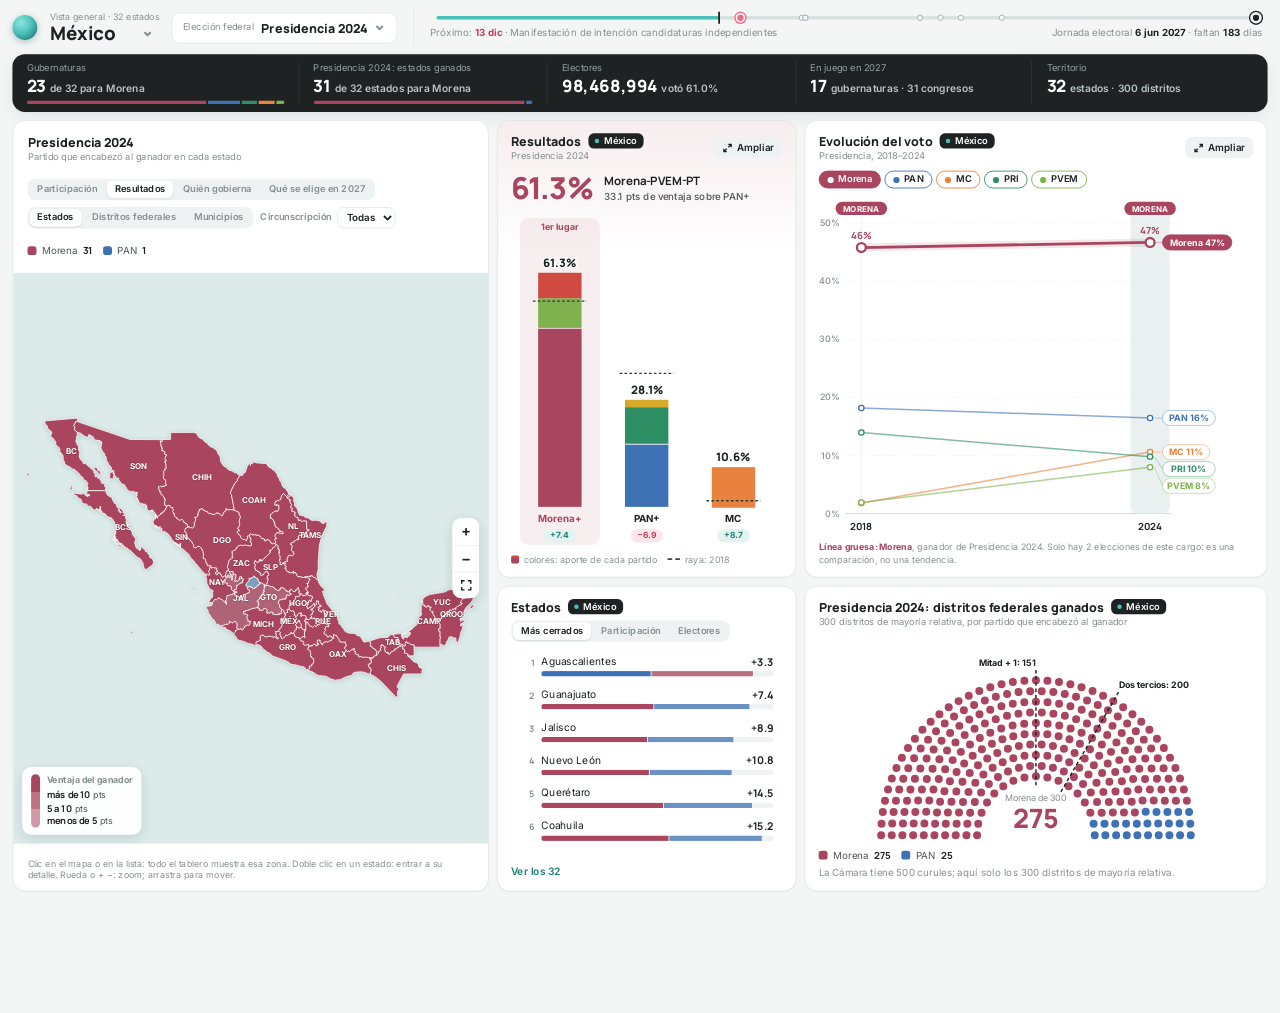
==== commit 870d4227: "Add files via upload" ====
--- a/inicio.html
+++ b/inicio.html
@@ -8,7 +8,7 @@
 <link rel="stylesheet" href="https://fonts.googleapis.com/css2?family=Inter:wght@400;500;600;700&family=Manrope:wght@600;700;800&display=swap">
 <style>
 /* Generado por pipeline/sitio.py desde src/inicio.html. Editar allá. */
-/* v10. Un solo tablero en dos niveles: México (32 estados) y el estado elegido. Se entra al detalle desde el mapa, la lista o el buscador; todo el tablero sigue a la zona elegida. Gris del riel de la plataforma como ancla; turquesa para datos que no son de partido; colores de partido de la plataforma. */
+/* v11. Encabezado compacto con la línea del proceso, tarjetas que siguen a la zona elegida, zoom en el mapa y transiciones que interpolan en lugar de redibujar. v10: un solo tablero en dos niveles: México (32 estados) y el estado elegido. Se entra al detalle desde el mapa, la lista o el buscador; todo el tablero sigue a la zona elegida. Gris del riel de la plataforma como ancla; turquesa para datos que no son de partido; colores de partido de la plataforma. */
 :root{
   --bg:#F4F6F6;--card:#FFFFFF;--line:#E3E9E8;--hair:#EEF2F2;--ink:#4E5656;--strong:#1C2121;--muted:#86908F;
   --teal:#1C7F79;--teal2:#4CC1BA;--tealxl:#E4F5F3;--coral:#F46883;--peach:#F5A47C;--rail:#1F2222;--sea:#DCEBEA;--land:#EEF4F3;
@@ -301,6 +301,71 @@
 #gst.bord path.st{fill:transparent!important;stroke:#fff;stroke-width:1.3;pointer-events:none}
 #gst.bord path.st.on{stroke:var(--strong);stroke-width:2}
 .seg button:disabled{opacity:.4;cursor:default}
+/* ===== v11 ===== */
+@property --wc{syntax:'<color>';inherits:true;initial-value:#1C7F79}
+.app{gap:9px;padding:10px 14px}
+.top{gap:14px;min-height:42px}
+.top .logo{width:28px;height:28px}
+.crumb{font-size:10px}
+.cb input{font:800 21px/1.05 var(--d);width:240px}.cb input:focus{width:260px!important}
+.esel>button{flex-direction:row;align-items:center;gap:8px;min-width:0;padding:7px 32px 7px 12px;border-radius:10px;box-shadow:none}
+.esel small{font-size:10.5px}.esel b{font:800 14px var(--d)}
+.epop{min-width:400px}.ey>b{font-size:12.5px}
+/* línea del proceso: ocupa todo el ancho libre del encabezado */
+.tl{flex:1;min-width:0;display:flex;flex-direction:column;justify-content:center;gap:8px;padding:0 6px 0 18px;margin-left:4px;border-left:1px solid var(--line);align-self:stretch}
+.tlt{position:relative;height:4px;border-radius:2px;background:#D6E1E0;margin:0 7px}
+.tlt .done{position:absolute;left:0;top:0;bottom:0;border-radius:2px;background:var(--teal2)}
+.tlt b{position:absolute;top:50%;width:7px;height:7px;border-radius:50%;transform:translate(-50%,-50%);background:var(--bg);border:1.5px solid #9DB0AE;cursor:help;transition:transform .15s}
+.tlt b:hover{transform:translate(-50%,-50%) scale(1.35)}
+.tlt b.past{background:var(--teal2);border-color:var(--teal2)}
+.tlt b.nxt{width:11px;height:11px;background:var(--coral);border:2px solid var(--bg);box-shadow:0 0 0 1.5px var(--coral)}
+.tlt b.end{width:13px;height:13px;background:var(--strong);border:3px solid var(--bg);box-shadow:0 0 0 1.5px var(--strong)}
+.tlt s{position:absolute;top:-5px;bottom:-5px;width:2px;margin-left:-1px;background:var(--strong);border-radius:1px}
+.tlb{display:flex;justify-content:space-between;gap:16px;font-size:11px;color:var(--muted);white-space:nowrap;line-height:1.2}
+.tlb>span{overflow:hidden;text-overflow:ellipsis;min-width:0}.tlb>span:last-child{flex:none}
+.tlb b{color:var(--strong);font-weight:700}.tlb .nxd{color:#C2405C}
+/* ficha más baja */
+.fi{padding:9px 0;border-radius:14px}
+.c{padding:0 16px;gap:1px;cursor:default}.c small{font-size:10.5px}
+.c b{font:800 19px/1.2 var(--d)}.c b em{font-size:11.5px}
+.sb{height:4px;margin:4px 0 0}
+/* tarjetas */
+.grid,.col{gap:9px}
+.p{border-radius:14px;padding:13px 15px;gap:9px;box-shadow:0 1px 0 rgba(20,40,40,.03);border:1px solid #E1E8E7}
+.ph h2{font:800 14px var(--d);display:flex;align-items:center;gap:8px;min-width:0}
+.zt{display:inline-block;max-width:240px;overflow:hidden;text-overflow:ellipsis;white-space:nowrap;font:600 10.5px/1.3 var(--f);color:#fff;background:var(--rail);border-radius:6px;padding:2px 8px 2px 17px;position:relative;flex:0 1 auto;min-width:0}
+.zt::before{content:'';position:absolute;left:7px;top:50%;width:5px;height:5px;margin-top:-2.5px;border-radius:50%;background:var(--teal2)}
+.zt:empty{display:none}
+@keyframes zp{0%{background:var(--teal);box-shadow:0 0 0 4px rgba(76,193,186,.35)}100%{background:var(--rail);box-shadow:0 0 0 0 rgba(76,193,186,0)}}
+.zt.pl{animation:zp .9s ease-out}
+.small .zt{max-width:110px}
+.amp{border:0;background:var(--hair);color:var(--strong);border-radius:8px;padding:5px 10px}.amp:hover{background:#E1EAE9}
+#res{transition:--wc .7s ease;background:linear-gradient(180deg,color-mix(in srgb,var(--wc) 10%,#fff) 0,#fff 150px)}
+.hero{gap:12px;align-items:center;flex-wrap:nowrap;min-height:38px}
+.hero>b{font:800 34px/1 var(--d);letter-spacing:-.02em;color:var(--wc)}
+.hero>span{display:flex;flex-direction:column;gap:2px;min-width:0;font:700 13px var(--d);color:var(--strong)}
+.hero>span small{font:500 11px var(--f);color:var(--ink);white-space:nowrap;overflow:hidden;text-overflow:ellipsis}
+.hero .emp{font:500 12px var(--f);color:var(--muted)}
+.r{transition:background .25s}
+#tr,#mtsvg{transition:opacity .2s ease}
+#hm circle{transition:fill .5s ease,r .3s ease}
+#hm circle.sel{stroke:var(--strong);stroke-width:2.2}
+/* mapa: zoom y arrastre */
+.zm{position:absolute;right:10px;top:50%;transform:translateY(-50%);display:flex;flex-direction:column;background:#fff;border-radius:10px;box-shadow:0 4px 14px rgba(16,40,40,.14);overflow:hidden}
+.zm button{width:30px;height:30px;border:0;background:#fff;font:600 17px/1 var(--f);color:var(--strong);cursor:pointer;display:flex;align-items:center;justify-content:center}
+.zm button+button{border-top:1px solid var(--hair)}.zm button:hover{background:var(--hair)}
+.zm svg{width:13px;height:13px;stroke:var(--strong);fill:none;stroke-width:1.7}
+.mapw>svg{cursor:grab;touch-action:none}.mapw>svg.drag{cursor:grabbing}
+#gzn{transition:opacity .45s ease}
+.p.mp{padding:0}.mp .foot{padding:7px 16px 10px}
+.mapw{user-select:none;-webkit-user-select:none}
+.prev{width:252px;padding:11px 13px;gap:6px}.prev h3{font-size:16px}.prev dl{font-size:10.5px}
+/* tabla ampliada */
+.dgh{gap:8px 18px}.dgh .lbl{display:inline-flex;align-items:center;gap:8px;font-size:11px;color:var(--muted);font-weight:600}
+.dgh input{width:240px}
+.dgt .hd>span{font-size:10.5px;font-weight:600}
+.dgn{font-size:11px;color:var(--muted)}
+body.mob .tl{flex-basis:100%;border-left:0;padding:4px 0 0;margin-left:0}
 </style>
 </head>
 <body>
@@ -312,25 +377,25 @@
     <button class="back" id="bback" hidden aria-label="Volver a la vista general"><svg viewBox="0 0 14 14"><path d="M9 3L5 7l4 4"/></svg>México</button><div><div class="crumb"><button id="bmex">México</button><span id="csep" hidden>›</span><span id="cst"></span></div>
       <div class="cb"><input id="q" autocomplete="off" aria-label="Elegir estado" role="combobox" aria-expanded="false" aria-controls="ac"><svg viewBox="0 0 12 12"><path d="M3 4.5l3 3 3-3"/></svg><div class="ac" id="ac" role="listbox" hidden></div></div></div>
     <div class="esel" id="esel"><button id="ebtn" aria-haspopup="listbox" aria-expanded="false"><small id="elab">Elección</small><b id="eval"></b><svg viewBox="0 0 12 12"><path d="M3 4.5l3 3 3-3"/></svg></button><div class="epop" id="epop" hidden></div><select id="elec" aria-hidden="true" tabindex="-1"></select></div>
-    <div class="cdx" id="cdx" title="Avance del proceso electoral federal 2026-2027"></div>
+    <div class="tl" id="cdx" aria-label="Avance del proceso electoral federal 2026-2027"></div>
   </header>
   <section class="fi fade" id="fi" aria-label="Ficha"></section>
   <main class="grid">
     <section class="p mp"><div class="ph"><div><h2 id="mh"></h2><p id="mp"></p></div><div class="s2" id="s2w" hidden><svg viewBox="0 0 16 16" aria-hidden="true"><circle cx="7" cy="7" r="5"/><path d="M11 11l3.5 3.5"/></svg><input id="q2" type="search" autocomplete="off" aria-label="Buscar dentro del estado" role="combobox" aria-expanded="false" aria-controls="ac2"><div class="ac" id="ac2" role="listbox" hidden></div></div></div>
       <div class="lrow" id="lrow"></div><div class="lg fade" id="mlg"></div>
       <div class="mapw"><svg id="map" role="img" aria-label="Mapa" preserveAspectRatio="xMidYMid meet"><g class="lvl" id="Lmx"><g id="gzn"></g><g id="gst"></g><g class="stl" id="gstl"></g></g><g class="lvl" id="Lst" style="opacity:0"><g class="ctx" id="gctx"></g><g id="gun"></g><path class="ent" id="gent"/><g class="lab" id="glab"></g></g></svg>
-        <div class="mctl" id="mctl"></div><div class="prev" id="prev" aria-live="polite"></div><a class="anam" id="ana" hidden target="_blank" rel="noopener"><span>Análisis y estrategia 2027<small id="anas"></small></span><svg viewBox="0 0 14 14"><path d="M3 7h8M7.5 3.5L11 7l-3.5 3.5"/></svg></a><div class="mleg" id="mleg"></div><div class="focus off" id="focus"><span>Viendo <b id="fname"></b></span><button id="fx">Ver todo el estado</button></div></div>
+        <div class="mctl" id="mctl"></div><div class="zm" aria-label="Zoom del mapa"><button id="zin" title="Acercar (también con la rueda del mouse)">+</button><button id="zout" title="Alejar">−</button><button id="zfit" title="Volver al encuadre"><svg viewBox="0 0 14 14"><path d="M1.5 5V1.5H5M9 1.5h3.5V5M12.5 9v3.5H9M5 12.5H1.5V9"/></svg></button></div><div class="prev" id="prev" aria-live="polite"></div><a class="anam" id="ana" hidden target="_blank" rel="noopener"><span>Análisis y estrategia 2027<small id="anas"></small></span><svg viewBox="0 0 14 14"><path d="M3 7h8M7.5 3.5L11 7l-3.5 3.5"/></svg></a><div class="mleg" id="mleg"></div><div class="focus off" id="focus"><span>Viendo <b id="fname"></b></span><button id="fx">Ver todo el estado</button></div></div>
       <div class="foot" id="mfoot"></div></section>
     <div class="col col2 fade" id="c2">
-      <section class="p fade" id="res"><div class="ph"><div><h2>Resultados electorales</h2><p id="rs"></p></div><button class="amp" data-open="res"><svg viewBox="0 0 12 12"><path d="M7 1.5h3.5V5M5 10.5H1.5V7M10.5 1.5L7 5M1.5 10.5L5 7"/></svg>Ampliar</button></div><div class="hero" id="rhero"></div><div class="bw"><svg id="rb"></svg></div><div class="note" id="rnote"></div></section>
-      <section class="p"><div class="lh"><h2 class="ph" style="margin:0"><span style="font:700 13.5px var(--d);color:var(--strong)" id="lh"></span></h2><div class="seg" id="rkt"></div></div><div class="rank" id="rank"></div><button class="more" id="more"></button></section>
+      <section class="p fade" id="res"><div class="ph"><div><h2>Resultados <span class="zt" id="rzt"></span></h2><p id="rs"></p></div><button class="amp" data-open="res"><svg viewBox="0 0 12 12"><path d="M7 1.5h3.5V5M5 10.5H1.5V7M10.5 1.5L7 5M1.5 10.5L5 7"/></svg>Ampliar</button></div><div class="hero" id="rhero"></div><div class="bw"><svg id="rb"></svg></div><div class="note" id="rnote"></div></section>
+      <section class="p"><div class="lh"><h2 class="ph" style="margin:0;justify-content:flex-start;gap:8px"><span style="font:800 14px var(--d);color:var(--strong);white-space:nowrap" id="lh"></span><span class="zt" id="lzt"></span></h2><div class="seg" id="rkt"></div></div><div class="rank" id="rank"></div><button class="more" id="more"></button></section>
     </div>
     <div class="col col3 fade" id="c3">
-      <section class="p"><div class="ph"><div><h2>Evolución del voto</h2><p id="ts"></p></div><button class="amp" data-open="tr"><svg viewBox="0 0 12 12"><path d="M7 1.5h3.5V5M5 10.5H1.5V7M10.5 1.5L7 5M1.5 10.5L5 7"/></svg>Ampliar</button></div><div class="tb"><div class="pt" id="tpt"></div></div><div class="cw"><svg id="tr" role="img" aria-label="Evolución del voto"></svg></div><div class="foot" id="tf"></div></section>
-      <section class="p fade" id="jp"><div class="ph"><div><h2 id="hmh"></h2><p id="hmp"></p></div></div><div class="hmw"><svg id="hm" role="img" aria-label="Distritos ganados"></svg></div><div class="lg" id="hml"></div></section>
+      <section class="p"><div class="ph"><div><h2>Evolución del voto <span class="zt" id="tzt"></span></h2><p id="ts"></p></div><button class="amp" data-open="tr"><svg viewBox="0 0 12 12"><path d="M7 1.5h3.5V5M5 10.5H1.5V7M10.5 1.5L7 5M1.5 10.5L5 7"/></svg>Ampliar</button></div><div class="tb"><div class="pt" id="tpt"></div></div><div class="cw"><svg id="tr" role="img" aria-label="Evolución del voto"></svg></div><div class="foot" id="tf"></div></section>
+      <section class="p fade" id="jp"><div class="ph"><div><h2><span id="hmh"></span><span class="zt" id="hzt"></span></h2><p id="hmp"></p></div></div><div class="hmw"><svg id="hm" role="img" aria-label="Distritos ganados"></svg></div><div class="lg" id="hml"></div></section>
       <div class="small" id="smw" hidden>
-        <section class="p fade"><div class="ph"><div><h2>Participación por edad</h2><p id="agy"></p></div></div><div class="agw"><svg id="age"></svg></div><div class="foot" id="agf"></div></section>
-        <section class="p fade"><div class="ph"><div><h2>Competencia en las secciones</h2><p id="cps"></p></div></div><div class="cpf" id="comp"></div></section>
+        <section class="p fade"><div class="ph"><div><h2>Participación por edad <span class="zt" id="azt"></span></h2><p id="agy"></p></div></div><div class="agw"><svg id="age"></svg></div><div class="foot" id="agf"></div></section>
+        <section class="p fade"><div class="ph"><div><h2>Competencia <span class="zt" id="czt"></span></h2><p id="cps"></p></div></div><div class="cpf" id="comp"></div></section>
       </div>
     </div>
   </main>
@@ -369,12 +434,15 @@
   const dk=NM.order.filter(k=>k.startsWith('DIPF_')).pop(),df=(NM.EL[dk].df||{})['e'+s.ent];if(df){const nd=Object.values(df).reduce((a,b)=>a+b,0);o.push(['Diputaciones federales',`${nd} distritos de mayoría relativa`]);}
   return o;}
 /* ===== estado de la vista ===== */
-let LV='mx',M=NM,ek=NM.order.filter(k=>k.startsWith('PRE_')).pop(),unit='e0',lay='m',mmode='p',circ=0,rk='m',showAll=false,trShow=null,resMode='c',busy=false;
+let LV='mx',M=NM,ek=NM.order.filter(k=>k.startsWith('PRE_')).pop(),unit='e0',lay='m',mmode='w',circ=0,rk='m',showAll=false,trShow=null,resMode='c',busy=false;
 const root=()=>LV==='mx'?(circ?'c'+circ:'e0'):'e',isRoot=u=>u==='e0'||u==='e'||/^c\d$/.test(u),entOf=u=>+(u[0]==='e'?u.slice(1):u.slice(1).split('_')[0]);
-const pc=p=>(M.pc&&M.pc[p])||PC[p]||'#A0A7A6',pn=p=>(M.pn&&M.pn[p])||PN[p]||p,elab=k=>TYN[k.split('_')[0]]+' '+M.EL[k].y;
+const pc=p=>(M.pc&&M.pc[p])||PC[p]||'#A0A7A6',pn=p=>(M.pn&&M.pn[p])||PN[p]||p,elab=k=>M.EL[k].lab||(TYN[k.split('_')[0]]+' '+M.EL[k].y),ORD=()=>M.order.filter(k=>!M.EL[k].comp);
 const uname=u=>LV==='mx'?(u==='e0'?'México':u[0]==='c'?'Circunscripción '+u.slice(1):u[0]==='f'?`Distrito federal ${u.split('_')[1]} · ${ES['e'+u.slice(1).split('_')[0]].n}`:u[0]==='m'?`${ZN.mn[u]||'Municipio'} · ${ES['e'+u.slice(1).split('_')[0]].n}`:(ES[u]?ES[u].n:u)):(M.names[u]||u),focusTag=()=>uname(unit);
 const sbar=o=>{const ks=Object.keys(o).sort((a,b)=>o[b]-o[a]);return `<div class="sb">${ks.map(k=>`<i style="flex:${o[k]};background:${pc(k)}"></i>`).join('')}</div>`;},top1=o=>Object.keys(o).sort((a,b)=>o[b]-o[a])[0];
-const prevK=k=>{const t=k.split('_')[0],y=M.EL[k].y,o=M.order.filter(x=>x.startsWith(t+'_')&&M.EL[x].y<y);return o.length?o[o.length-1]:null;};
+const prevK=k=>{const E=M.EL[k];let y=E.y;if(E.comp){if(isRoot(unit))return null;y=(E.ys||{})['e'+entOf(unit)];if(!y)return null;}const o=ORD().filter(x=>x.startsWith(E.t+'_')&&M.EL[x].y<y&&R(unit,x));return o.length?o[o.length-1]:null;};
+const sname=u=>LV==='mx'&&(u[0]==='f'||u[0]==='m')?(u[0]==='f'?'Distrito '+u.split('_')[1]:(ZN.mn[u]||'Municipio'))+' · '+AB[entOf(u)]:uname(u);
+const setTag=(id,t)=>{const el=$(id);if(!el||el.textContent===t)return;el.textContent=t;el.classList.remove('pl');void el.offsetWidth;el.classList.add('pl');};
+const tweenNum=(el,a,b,f,ms=600)=>{if(!el)return;if(RM||a==null||a===b){el.textContent=f(b);return;}const t0=performance.now(),st=now=>{const u=Math.min(1,(now-t0)/ms),e=1-Math.pow(1-u,3);el.textContent=f(a+(b-a)*e);if(u<1)requestAnimationFrame(st);};requestAnimationFrame(st);};
 
 /* ===== escala para que llene cualquier monitor ===== */
 let Z=1;function fitScreen(){const w=innerWidth,h=innerHeight,mob=w<900;document.body.classList.toggle('mob',mob);const a=$('app');
@@ -383,21 +451,38 @@
 fitScreen();
 
 /* ===== resultados de una zona en una elección ===== */
-function R(u,k){const e=M.EL[k],x=e&&e.v[u];if(!x)return null;const [t,ln,v]=x;let val=0;for(const p in v)val+=v[p];if(!val)return null;
-  const bl=e.bl.map(([l,ms])=>{const parts=ms.map(p=>({p,v:v[p]||0})).filter(q=>q.v>0).sort((a,b)=>(b.p===l)-(a.p===l)||b.v-a.v);return {l,ms,parts,v:parts.reduce((a,q)=>a+q.v,0)};}).filter(b=>b.v>0).sort((a,b)=>b.v-a.v);
+function R(u,k){const e=M.EL[k];if(!e)return null;if(e.comp&&LV==='mx'&&isRoot(u))return Rcnt(u,k);const x=e.v[u];if(!x)return null;const [t,ln,v]=x;let val=0;for(const p in v)val+=v[p];if(!val)return null;
+  const BL=(LV==='mx'&&e.bls&&!isRoot(u)&&e.bls['e'+entOf(u)])||e.bl;
+  const bl=BL.map(([l,ms])=>{const parts=ms.map(p=>({p,v:v[p]||0})).filter(q=>q.v>0).sort((a,b)=>(b.p===l)-(a.p===l)||b.v-a.v);return {l,ms,parts,v:parts.reduce((a,q)=>a+q.v,0)};}).filter(b=>b.v>0).sort((a,b)=>b.v-a.v);
   if(!bl.length)return null;
   bl.forEach(b=>{b.p=100*b.v/val;b.parts.forEach(q=>q.pc=100*q.v/val);b.n=b.parts.slice(0,3).map(q=>pn(q.p)).join('-')+(b.parts.length>3?' y '+(b.parts.length-3)+' más':'');b.s=pn(b.parts[0]?b.parts[0].p:b.l)+(b.parts.length>1?'+':'');});
   const per={};for(const p in v)if(p!=='OTROS')per[p]=100*v[p]/val;
   return {t,ln,val,v,bl,per,turn:ln?100*t/ln:null,m:bl[0].p-(bl[1]?bl[1].p:0),nul:Math.max(0,t-val)};}
+function Rcnt(u,k){const us=u==='e0'?NAC.est.map(e=>'e'+e.ent):CIRCS[u.slice(1)];const c={};let n=0,t=0,ln=0;us.forEach(x=>{const r=R(x,k);if(!r)return;n++;t+=r.t;ln+=r.ln;const p=r.bl[0].parts[0].p;c[p]=(c[p]||0)+1;});if(!n)return null;
+  const bl=Object.keys(c).map(p=>({l:p,ms:[p],v:c[p],p:100*c[p]/n,parts:[{p,v:c[p],pc:100*c[p]/n}],n:pn(p),s:pn(p)})).sort((a,b)=>b.v-a.v),per={};bl.forEach(b=>per[b.l]=b.p);
+  return {cnt:1,n,t,ln,val:n,v:c,bl,per,turn:ln?100*t/ln:null,m:bl[0].p-(bl[1]?bl[1].p:0),nul:0};}
 
 /* ===== mapa: viewBox animado en escala logarítmica ===== */
 const svg=$('map');let vb=[0,0,1000,700],raf=0;
 const setVB=v=>{vb=v;svg.setAttribute('viewBox',v.map(x=>x.toFixed(2)).join(' '));$('gstl').style.fontSize=(v[2]*.017).toFixed(2)+'px';};
 function fitBox(b,pad){const p=Math.max(b[2],b[3])*pad,W=svg.clientWidth||600,H=svg.clientHeight||500;let w=b[2]+2*p,h=b[3]+2*p;if(w/h<W/H)w=h*W/H;else h=w*H/W;return [b[0]+b[2]/2-w/2,b[1]+b[3]/2-h/2,w,h];}
 const ease=x=>x<.5?16*x**5:1-Math.pow(-2*x+2,5)/2;
-function animVB(t,dur=1200){return new Promise(res=>{cancelAnimationFrame(raf);if(RM){setVB(t);res();return;}const s=vb.slice(),c0=[s[0]+s[2]/2,s[1]+s[3]/2],c1=[t[0]+t[2]/2,t[1]+t[3]/2],t0=performance.now();
+function animVB(t,dur=1200){return new Promise(res=>{wzT=null;cancelAnimationFrame(raf);if(RM){setVB(t);res();return;}const s=vb.slice(),c0=[s[0]+s[2]/2,s[1]+s[3]/2],c1=[t[0]+t[2]/2,t[1]+t[3]/2],t0=performance.now();
   const step=now=>{const u=Math.min(1,(now-t0)/dur),k=ease(u),w=Math.exp(Math.log(s[2])+(Math.log(t[2])-Math.log(s[2]))*k),h=w*t[3]/t[2],cx=c0[0]+(c1[0]-c0[0])*k,cy=c0[1]+(c1[1]-c0[1])*k;setVB([cx-w/2,cy-h/2,w,h]);if(u<1)raf=requestAnimationFrame(step);else{setVB(t);res();}};raf=requestAnimationFrame(step);});}
 const bbOf=el=>{const b=el.getBBox();return [b.x,b.y,b.width,b.height];};
+/* zoom con la rueda, botones o arrastre; el clic sigue eligiendo zona */
+let drag=null,moved=false,wzT=null;
+const zLim=w=>{const B=LV==='mx'?MX32.w:(stBox?Math.max(stBox[2],stBox[3]):1000);return Math.max(B*.012,Math.min(w,B*1.8));};
+function zoomTo(k,px,py,ms){const b=wzT||vb,w=zLim(b[2]*k),f=w/b[2],h=b[3]*f,t=[b[0]+(b[2]-w)*px,b[1]+(b[3]-h)*py,w,h];
+  if(ms){wzT=null;animVB(t,ms);return;}wzT=t;cancelAnimationFrame(raf);const st=()=>{if(!wzT)return;const c=vb,lw=Math.log(c[2])+(Math.log(wzT[2])-Math.log(c[2]))*.28,w2=Math.exp(lw),h2=w2*wzT[3]/wzT[2],q=[c[0]+(wzT[0]-c[0])*.28,c[1]+(wzT[1]-c[1])*.28];setVB([q[0],q[1],w2,h2]);if(Math.abs(w2-wzT[2])/wzT[2]<.002&&Math.abs(q[0]-wzT[0])<wzT[2]*.002){setVB(wzT);wzT=null;return;}raf=requestAnimationFrame(st);};raf=requestAnimationFrame(st);}
+svg.addEventListener('wheel',e=>{e.preventDefault();th();const r=svg.getBoundingClientRect();zoomTo(Math.exp(Math.max(-.35,Math.min(.35,e.deltaY*(e.deltaMode?.04:.0016)))),(e.clientX-r.left)/r.width,(e.clientY-r.top)/r.height);},{passive:false});
+svg.addEventListener('pointerdown',e=>{if(e.button!==0)return;drag={x:e.clientX,y:e.clientY,b:vb.slice()};moved=false;});
+addEventListener('pointermove',e=>{if(!drag)return;const dx=e.clientX-drag.x,dy=e.clientY-drag.y;if(!moved&&Math.hypot(dx,dy)<5)return;if(!moved){moved=true;wzT=null;cancelAnimationFrame(raf);svg.classList.add('drag');th();}const r=svg.getBoundingClientRect(),k=drag.b[2]/r.width;setVB([drag.b[0]-dx*k,drag.b[1]-dy*k,drag.b[2],drag.b[3]]);});
+addEventListener('pointerup',()=>{drag=null;svg.classList.remove('drag');});
+svg.addEventListener('click',e=>{if(moved){e.stopPropagation();e.preventDefault();moved=false;}},true);
+svg.addEventListener('dblclick',e=>{if(moved)e.stopPropagation();},true);
+$('zin').onclick=()=>zoomTo(1/1.7,.5,.5,450);$('zout').onclick=()=>zoomTo(1.7,.5,.5,450);$('zfit').onclick=()=>animVB(unitBox(),800);
+document.addEventListener('scroll',th,true);
 
 /* --- nivel México --- */
 $('gst').innerHTML=MX32.st.map(s=>`<path class="st" d="${s.d}" data-u="e${s.ent}"></path>`).join('');
@@ -408,37 +493,40 @@
 function mlegend(kind,arg){const el=$('mleg');if(!kind){el.style.opacity=0;return;}el.style.opacity=1;
   if(kind==='p')el.innerHTML=`<div class="vb" style="background:linear-gradient(${tealRamp(.97)},${tealRamp(.12)})"></div><div class="vl"><h4>Participación</h4><b>${f1(arg[1])}%</b><span>más alta</span><span style="flex:1"></span><span>más baja</span><b>${f1(arg[0])}%</b></div>`;
   else{const c=pc(arg);el.innerHTML=`<div class="vb" style="background:linear-gradient(${c},${c} 33%,${c}C0 33%,${c}C0 66%,${c}8C 66%)"></div><div class="vl"><h4>Ventaja del ganador</h4><span><b>más de 10</b> pts</span><span><b>5 a 10</b> pts</span><span><b>menos de 5</b> pts</span></div>`;}}
-let zDrawn=null;
+let zDrawn=null,zReq=0;
 function zEff(){return (mmode==='g'||mmode==='27')?'e':zl;}
-async function drawZones(){const t=zEff();if(t==='e'){$('gzn').innerHTML='';zDrawn=null;$('gst').classList.remove('bord');return;}
-  if(zDrawn===t)return;$('mlg').classList.add('out');await Promise.all([zonasData(),zonasGeo(t)]);
-  $('gzn').innerHTML=ZN.geo[t].map(x=>`<path class="zn" d="${x.d}" data-u="${t}${x.id}"></path>`).join('');zDrawn=t;$('gst').classList.add('bord');
-  $('gzn').querySelectorAll('path.zn').forEach(p=>{const u=p.dataset.u;p.onmousemove=e=>{const r=R(u,ek);tt(e,`<b>${uname(u)}</b>`+(r?`<br>Ganó ${r.bl[0].n} por ${f1(r.m)} pts<br>Participación ${f1(r.turn)}% · ${fmt(r.ln)} electores`:'<br>Sin dato'));};p.onmouseleave=th;p.onclick=()=>{th();setUnit(u===unit?root():u);};});}
-function paintMx(){const cnt={};let pv=[];const t=zEff();
-  if(t!=='e'&&zDrawn!==t){drawZones().then(()=>{paintMx();rank();$('mlg').classList.remove('out');});}
-  const els=t==='e'?[...$('gst').querySelectorAll('path.st')]:[...$('gzn').querySelectorAll('path.zn')];
+function zTip(u){const r=R(u,ek),E=M.EL[ek];return `<b>${uname(u)}</b>`+(r?`<br>${elab(ek)}: ganó ${r.bl[0].n} por ${f1(r.m)} pts<br>Participación ${f1(r.turn)}% · ${fmt(r.ln)} electores`:E.t==='GOB'?`<br>No eligió gubernatura en ${E.y}`:'<br>Sin dato');}
+async function drawZones(){const t=zEff(),my=++zReq,g=$('gzn');
+  if(t==='e'){if(zDrawn){zDrawn=null;g.style.opacity=0;$('gst').classList.remove('bord');setTimeout(()=>{if(my===zReq)g.innerHTML='';},460);}return false;}
+  if(zDrawn===t)return false;$('mlg').classList.add('out');await Promise.all([zonasData(),zonasGeo(t)]);if(my!==zReq)return false;
+  g.style.transition='none';g.style.opacity=0;g.innerHTML=ZN.geo[t].map(x=>`<path class="zn" d="${x.d}" data-u="${t}${x.id}"></path>`).join('');zDrawn=t;$('gst').classList.add('bord');
+  g.querySelectorAll('path.zn').forEach(p=>{const u=p.dataset.u;p.onmousemove=e=>tt(e,zTip(u)+'<br><i style="opacity:.7">Clic: ver sus datos en todo el tablero</i>');p.onmouseleave=th;p.onclick=()=>{th();setUnit(u===unit?root():u);};});
+  void g.getBoundingClientRect();g.style.transition='';requestAnimationFrame(()=>{g.style.opacity=1;$('mlg').classList.remove('out');});return true;}
+function paintMx(){const cnt={};let pv=[],nd=0;const t=zEff(),E=M.EL[ek];
+  if(t==='e'){if(zDrawn)drawZones();}else if(zDrawn!==t){drawZones().then(ok=>{if(ok&&zEff()===t){paintMx();rank();}});}
+  const els=t==='e'||zDrawn!==t?[...$('gst').querySelectorAll('path.st')]:[...$('gzn').querySelectorAll('path.zn')];
   if(mmode==='p')els.forEach(p=>{const r=R(p.dataset.u,ek);if(r&&r.turn!=null)pv.push(r.turn);});
   const lo=Math.min(...pv),hi=Math.max(...pv);
   els.forEach(p=>{const u=p.dataset.u,e=ES['e'+entOf(u)];let f='#D5DEDD',op=1,k=null;
-    if(mmode==='p'){const r=R(u,ek);if(r){f=tealRamp((r.turn-lo)/((hi-lo)||1)*.85+.12);k='x';}}
-    else if(mmode==='w'){const r=R(u,ek);if(r){k=r.bl[0].parts[0].p;f=pc(k);op=r.m>=10?1:r.m>=5?.78:.55;}}
+    if(mmode==='p'){const r=R(u,ek);if(r){f=tealRamp((r.turn-lo)/((hi-lo)||1)*.85+.12);k='x';}else nd++;}
+    else if(mmode==='w'){const r=R(u,ek);if(r){k=r.bl[0].parts[0].p;f=pc(k);op=r.m>=10?1:r.m>=5?.78:.55;}else nd++;}
     else if(mmode==='g'){if(e&&e.gob){k=e.gob.l;f=pc(k);}}
     else{const c=e?C27(e):0;k=['nada','cl','gob'][c];f=c===2?'#1C7F79':c===1?'#8FD3CC':'#D5DEDD';}
     if(k)cnt[k]=(cnt[k]||0)+1;
     p.style.fill=f;p.style.fillOpacity=op;p.classList.toggle('on',u===unit);p.classList.toggle('dim',!!circ&&(!e||e.circ!==circ));});
-  if(t!=='e')$('gst').querySelectorAll('path.st').forEach(p=>{p.classList.toggle('on',p.dataset.u===unit);p.classList.remove('dim');});
-  $('gst').classList.toggle('foc',t==='e'&&!isRoot(unit));$('gzn').classList.toggle('foc',t!=='e'&&!isRoot(unit)&&unit[0]===t);
+  if(t!=='e'&&zDrawn===t)$('gst').querySelectorAll('path.st').forEach(p=>{p.classList.toggle('on',p.dataset.u===unit);p.classList.remove('dim');});
+  $('gst').classList.toggle('foc',(t==='e'||zDrawn!==t)&&!isRoot(unit)&&unit[0]==='e');$('gzn').classList.toggle('foc',t!=='e'&&!isRoot(unit)&&unit[0]===t);
   const zn={e:'estado',f:'distrito federal',m:'municipio'}[t],old=t!=='e'&&M.EL[ek].y<2024;
   mlegend(mmode==='p'?'p':mmode==='w'?'w':null,mmode==='p'?[lo,hi]:top1(cnt));
   $('mlg').innerHTML=(mmode==='p'?`<span style="color:var(--muted)">Participación por ${zn} (% de la lista nominal)</span>`
     :mmode==='27'?[['gob','#1C7F79','Gubernatura, congreso y ayuntamientos'],['cl','#8FD3CC','Congreso o ayuntamientos']].filter(x=>cnt[x[0]]).map(x=>`<span><i style="background:${x[1]}"></i>${x[2]} <b>${cnt[x[0]]}</b></span>`).join('')
-    :Object.keys(cnt).sort((a,b)=>cnt[b]-cnt[a]).map(k=>`<span><i style="background:${pc(k)}"></i>${pn(k)} <b>${fmt(cnt[k])}</b></span>`).join(''))+(old?`<span style="color:var(--muted)">· resultados de ${M.EL[ek].y} sumados en los ${t==='f'?'distritos':'municipios'} actuales</span>`:'');
+    :Object.keys(cnt).sort((a,b)=>cnt[b]-cnt[a]).map(k=>`<span><i style="background:${pc(k)}"></i>${pn(k)} <b>${fmt(cnt[k])}</b></span>`).join(''))+(nd&&(mmode==='w'||mmode==='p')?`<span><i style="background:#D5DEDD"></i>${E.t==='GOB'?'No eligió ese año':'Sin dato'} <b>${fmt(nd)}</b></span>`:'')+(old?`<span style="color:var(--muted)">· resultados de ${M.EL[ek].y} sumados en los ${t==='f'?'distritos':'municipios'} actuales</span>`:'');
   $('mh').textContent=mmode==='g'?'Quién gobierna cada estado':mmode==='27'?'Qué se elige en 2027':elab(ek);
-  $('mp').textContent=mmode==='p'?`Participación por ${zn}`:mmode==='w'?`Partido que encabezó al ganador en cada ${zn}`:mmode==='g'?'Partido de la última gubernatura':'Elecciones locales del 6 de junio de 2027';
+  $('mp').textContent=mmode==='p'?`Participación por ${zn}`:mmode==='w'?(E.comp?`Partido de la gubernatura más reciente, por ${zn}`:`Partido que encabezó al ganador en cada ${zn}`):mmode==='g'?'Partido de la última gubernatura':'Elecciones locales del 6 de junio de 2027';
   $('lrow').querySelectorAll('[data-m]').forEach(b=>b.setAttribute('aria-pressed',b.dataset.m===mmode));
   $('lrow').querySelectorAll('[data-z]').forEach(b=>{b.setAttribute('aria-pressed',b.dataset.z===t);b.disabled=mmode==='g'||mmode==='27';});}
 $('gst').querySelectorAll('path.st').forEach(p=>{const u=p.dataset.u;
-  p.onmousemove=e=>{const s=ES[u],r=R(u,ek);if(mmode==='27'){const j=juega(s);tt(e,`<b>${s.n}: en 2027 se elige</b>`+j.map(x=>`<br>${x[0]}: <b>${x[1]}</b>`).join(''));return;}tt(e,`<b>${s.n}</b>`+(r?`<br>${elab(ek)}: ganó ${r.bl[0].n} por ${f1(r.m)} pts<br>Participación ${f1(r.turn)}%`:'')+(s.gob?`<br>Gobierna ${pn(s.gob.l)} (desde ${s.gob.y})`:'')+`<br><i style="opacity:.7">${AVAIL.has(s.clave)?'Doble clic para entrar al detalle':'Clic para ver sus datos'}</i>`);};p.onmouseleave=th;
+  p.onmousemove=e=>{const s=ES[u],r=R(u,ek);if(mmode==='27'){const j=juega(s);tt(e,`<b>${s.n}: en 2027 se elige</b>`+j.map(x=>`<br>${x[0]}: <b>${x[1]}</b>`).join(''));return;}tt(e,`<b>${s.n}</b>`+(r?`<br>${elab(ek)}: ganó ${r.bl[0].n} por ${f1(r.m)} pts<br>Participación ${f1(r.turn)}%`:M.EL[ek].t==='GOB'?`<br>No eligió gubernatura en ${M.EL[ek].y}`:'')+(s.gob?`<br>Gobierna ${pn(s.gob.l)} (desde ${s.gob.y})`:'')+`<br><i style="opacity:.7">${AVAIL.has(s.clave)?'Doble clic para entrar al detalle':'Clic para ver sus datos'}</i>`);};p.onmouseleave=th;
   p.onclick=()=>{th();if(LV==='mx')setUnit(u===unit?root():u);};p.ondblclick=()=>{const s=ES[u];if(AVAIL.has(s.clave))toState(s.clave);};});
 
 /* --- nivel estado --- */
@@ -462,23 +550,23 @@
   $('lrow').querySelectorAll('[data-l]').forEach(b=>b.setAttribute('aria-pressed',b.dataset.l===lay));
   $('focus').classList.toggle('off',unit==='e');if(unit!=='e')$('fname').textContent=uname(unit);}
 function circBox(){const bs=[...$('gst').querySelectorAll('path.st')].filter(p=>ES[p.dataset.u].circ===circ).map(bbOf);const x0=Math.min(...bs.map(b=>b[0])),y0=Math.min(...bs.map(b=>b[1])),x1=Math.max(...bs.map(b=>b[0]+b[2])),y1=Math.max(...bs.map(b=>b[1]+b[3]));return fitBox([x0,y0,x1-x0,y1-y0],.06);}
-function unitBox(){if(LV==='mx'){if(unit==='e0')return mxFull();if(unit[0]==='c')return circBox();if(unit[0]==='f'||unit[0]==='m'){const p=$('gzn').querySelector(`path[data-u="${unit}"]`);if(p){const b=bbOf(p);return fitBox(b,Math.max(b[2],b[3])<8?3:1.2);}return mxFull();}const t=fitBox(bbOf($('gst').querySelector(`path[data-u="${unit}"]`)),.75);t[0]-=t[2]*.18;t[1]-=t[3]*.1;return t;}
-  if(unit==='e')return fitBox(stBox,.1);const p=$('gun').querySelector(`path[data-u="${unit}"]`);if(!p)return fitBox(stBox,.1);const b=bbOf(p),r=Math.max(b[2],b[3])/Math.max(stBox[2],stBox[3]);return fitBox(b,r<.06?2.2:r<.2?.7:.25);}
+function unitBox(){if(LV==='mx'){if(unit==='e0')return mxFull();if(unit[0]==='c')return circBox();if(unit[0]==='f'||unit[0]==='m'){const p=$('gzn').querySelector(`path[data-u="${unit}"]`);if(p){const b=bbOf(p),sp=$('gst').querySelector(`path[data-u="e${entOf(unit)}"]`),sb=sp?bbOf(sp):b,w=Math.max(Math.max(b[2],b[3])*3.2,Math.max(sb[2],sb[3])*.6,14),t=fitBox([b[0]+b[2]/2-w/2,b[1]+b[3]/2-w/2,w,w],0);t[0]-=t[2]*.16;return t;}return mxFull();}const t=fitBox(bbOf($('gst').querySelector(`path[data-u="${unit}"]`)),.75);t[0]-=t[2]*.18;t[1]-=t[3]*.1;return t;}
+  if(unit==='e')return fitBox(stBox,.1);const p=$('gun').querySelector(`path[data-u="${unit}"]`);if(!p)return fitBox(stBox,.1);const b=bbOf(p),r=Math.max(b[2],b[3])/Math.max(stBox[2],stBox[3]);return fitBox(b,r<.06?2.2:r<.2?.8:.45);}
 $('fx').onclick=()=>setUnit('e');
 
 /* ===== controles del mapa por nivel ===== */
 function controls(){if(LV==='mx'){
     $('lrow').innerHTML=`<div class="seg"><button data-m="p">Participación</button><button data-m="w">Resultados</button><button data-m="g">Quién gobierna</button><button data-m="27">Qué se elige en 2027</button></div><div class="seg" title="Unidad del mapa"><button data-z="e">Estados</button><button data-z="f">Distritos federales</button><button data-z="m">Municipios</button></div><label class="csel">Circunscripción <select id="circ"><option value="0">Todas</option>${[1,2,3,4,5].map(c=>`<option value="${c}">${c}</option>`).join('')}</select></label>`;
-    $('lrow').querySelectorAll('[data-m]').forEach(b=>b.onclick=()=>{mmode=b.dataset.m;paintMx();});$('circ').value=circ;
+    $('lrow').querySelectorAll('[data-m]').forEach(b=>b.onclick=()=>{if(mmode===b.dataset.m)return;mmode=b.dataset.m;if(!isRoot(unit)&&unit[0]!=='e'&&zEff()==='e')unit='e'+entOf(unit);paintMx();rank();refresh();preview();});$('circ').value=circ;
     $('lrow').querySelectorAll('[data-z]').forEach(b=>b.onclick=()=>{if(zl===b.dataset.z)return;zl=b.dataset.z;zlAuto=false;if(!isRoot(unit)&&unit[0]!=='e'&&unit[0]!==zl)unit=root();showAll=false;paintMx();rank();refresh();preview();animVB(unitBox(),900);});
     $('circ').onchange=e=>{circ=+e.target.value;trShow=null;outs(true);setTimeout(()=>{ficha();outs(false);},300);setUnit(root());};
-    $('mctl').innerHTML='';$('s2w').hidden=true;$('mfoot').textContent='Clic en un estado para ver sus datos en todo el tablero; doble clic o "Ver detalle" para entrar.';
+    $('mctl').innerHTML='';$('s2w').hidden=true;$('mfoot').textContent='Clic en el mapa o en la lista: todo el tablero muestra esa zona. Doble clic en un estado: entrar a su detalle. Rueda o + −: zoom; arrastra para mover.';
     $('rkt').innerHTML='<button data-r="m">Más cerrados</button><button data-r="p">Participación</button><button data-r="l">Electores</button>';
   }else{
     $('lrow').innerHTML='<div class="seg"><button data-l="m">Municipios</button><button data-l="d">Dist. locales</button><button data-l="f">Dist. federales</button><button data-l="e">Estado completo</button></div>';
     $('lrow').querySelectorAll('[data-l]').forEach(b=>b.onclick=()=>{if(lay===b.dataset.l)return;lay=b.dataset.l;showAll=false;if(unit!=='e'&&unit[0]!==lay)unit='e';$('gun').style.opacity=0;setTimeout(()=>{drawLayer();rank();refresh();q2ph();$('gun').style.opacity=1;animVB(unitBox(),900);},250);});
     $('mctl').innerHTML='<button id="bmx2">← México</button>';$('bmx2').onclick=toNation;$('s2w').hidden=false;q2ph();
-    $('mfoot').textContent='Clic en una zona para ver sus datos en todo el tablero.';
+    $('mfoot').textContent='Clic en el mapa o en la lista: todo el tablero muestra esa zona. Rueda o + −: zoom; arrastra para mover.';
     $('rkt').innerHTML='<button data-r="m">Más cerrados</button><button data-r="p">Participación</button><button data-r="l">Electores</button>';}
   $('gun').style.transition='opacity .3s';$('rkt').querySelectorAll('button').forEach(b=>b.onclick=()=>{rk=b.dataset.r;rank();});}
 
@@ -490,7 +578,7 @@
   el.innerHTML=`<button class="px" aria-label="Cerrar">✕</button><div><small>Circunscripción ${s.circ}</small><h3>${s.n}</h3></div>
    <dl>${s.gob?`<dt>Gobierna</dt><dd><i class="sw" style="background:${pc(s.gob.l)}"></i>${pn(s.gob.l)}, desde ${s.gob.y}</dd>`:''}
    ${r?`<dt>${elab(ek)}</dt><dd>${r.bl[0].n}, ${f1(r.bl[0].p)}% (+${f1(r.m)})</dd><dt>Participación</dt><dd>${f1(r.turn)}%</dd>`:''}
-   <dt>En 2027</dt><dd>${juega(s).map(x=>x[0]==='Gubernatura'?'Gubernatura':x[1]).join(' · ')}</dd></dl>
+   <dt>En 2027</dt><dd>${juega(s).map(x=>x[0]).join(', ')}</dd></dl>
    <button class="go" ${ok?'':'disabled'} id="gobtn">${ok?`Ver detalle de ${s.n}`:'Detalle disponible al cargar sus datos'}<svg viewBox="0 0 14 14"><path d="M3 7h8M7.5 3.5L11 7l-3.5 3.5"/></svg></button>`;
   el.classList.add('in');el.querySelector('.px').onclick=()=>setUnit(root());$('gobtn').onclick=()=>toState(s.clave);}
 function loadScript(c){return DS[c]?Promise.resolve():fetch(`data/inicio/${c}.json`).then(r=>{if(!r.ok)throw new Error(c);return r.json();}).then(d=>{DS[c]=d;});}
@@ -512,50 +600,66 @@
   try{history.replaceState(null,'','#')}catch(e){}await animVB(unitBox(),quick===true?600:1200);busy=false;}
 
 /* ===== ficha ===== */
-function ficha(){if(LV==='mx'){const ESL=NAC.est.filter(e=>!circ||e.circ===circ),R0=root();const G={};ESL.forEach(e=>{if(e.gob)G[e.gob.l]=(G[e.gob.l]||0)+1;});const ng=Object.values(G).reduce((a,b)=>a+b,0),lg=top1(G);
-    const dk=ek,isD=ek.startsWith('DIPF_'),DF=isD?(NM.EL[dk].df[R0]||{}):(()=>{const o={};ESL.forEach(e=>{const r=R('e'+e.ent,ek);if(r){const w=r.bl[0].l;o[w]=(o[w]||0)+1;}});return o;})(),nd=Object.values(DF).reduce((a,b)=>a+b,0),ld=top1(DF),bl=NM.EL[dk].bl.find(b=>b[0]===ld);
-    const v=NM.EL[dk].v[R0],c27=ESL.filter(e=>e.c27.g).length,cc=ESL.filter(e=>e.c27.c).length,na=ESL.reduce((a,e)=>a+(e.c27.a?+((e.c27.na.match(/\d+/)||[0])[0]):0),0);
-    $('fi').innerHTML=[
-     ['Gubernaturas',`${G[lg]} <em>de ${ng} para ${pn(lg)}</em>`,sbar(G)+'<span>partido de la última gubernatura de cada estado</span>'],
-     [isD?'Diputaciones federales '+NM.EL[dk].y:elab(ek)+': estados ganados',`${DF[ld]} <em>de ${nd} ${isD?'distritos':'estados'}</em>`,sbar(DF)+`<span>para ${pn(ld)}${bl&&bl[1].length>1?' y aliados':''}${isD?', por mayoría relativa':''}</span>`],
-     ['Electores',fmt(v[1]),`<span>lista nominal de ${elab(ek)}; votó ${f1(100*v[0]/v[1])}%</span>`],
-     ['En juego en 2027',`${c27} <em>gubernaturas</em>`,`<span>${cc} congresos, ${fmt(na)} ayuntamientos${circ?'':' y 500 diputaciones federales'}</span>`],
-     ['Territorio',`${ESL.length} <em>estados</em>`,`<span>${circ?'Circunscripción '+circ+', '+nd+' distritos federales':'5 circunscripciones, 300 distritos federales'}</span>`]
-    ].map(c=>`<div class="c"><small>${c[0]}</small><b class="n">${c[1]}</b>${c[2]}</div>`).join('');return;}
+let fiV=0;
+function setFicha(cells){const el=$('fi'),v=++fiV,H=cells.map(c=>`<div class="c" title="${c[3]||''}"><small>${c[0]}</small><b class="n">${c[1]}</b>${c[2]||''}</div>`),cur=[...el.children];
+  if(cur.length!==H.length||RM){el.innerHTML=H.join('');return;}
+  H.forEach((h,i)=>{const d=document.createElement('div');d.innerHTML=h;const nw=d.firstChild,old=cur[i];old.getAnimations().forEach(a=>a.cancel());if(old.innerHTML===nw.innerHTML&&old.title===nw.title)return;
+    old.animate([{opacity:1},{opacity:0}],{duration:150,fill:'forwards'}).onfinish=()=>{if(v!==fiV||!old.isConnected)return;old.replaceWith(nw);nw.animate([{opacity:0,transform:'translateY(3px)'},{opacity:1,transform:'none'}],{duration:280,easing:'ease-out'});};});}
+function ficha(){if(LV==='mx'){const ESL=NAC.est.filter(e=>!circ||e.circ===circ),R0=root(),E=NM.EL[ek];const G={};ESL.forEach(e=>{if(e.gob)G[e.gob.l]=(G[e.gob.l]||0)+1;});const ng=Object.values(G).reduce((a,b)=>a+b,0),lg=top1(G);
+    const isD=ek.startsWith('DIPF_'),DF=isD?(E.df[R0]||{}):(()=>{const o={};ESL.forEach(e=>{const r=R('e'+e.ent,ek);if(r){const w=r.bl[0].parts[0].p;o[w]=(o[w]||0)+1;}});return o;})(),nd=Object.values(DF).reduce((a,b)=>a+b,0),ld=top1(DF);
+    const ek2=E.t==='GOB'?ORD().filter(k=>k.startsWith('DIPF_')).pop():ek,v=NM.EL[ek2].v[R0],c27=ESL.filter(e=>e.c27.g).length,cc=ESL.filter(e=>e.c27.c).length,na=ESL.reduce((a,e)=>a+(e.c27.a?+((e.c27.na.match(/\d+/)||[0])[0]):0),0);
+    const lab2=isD?'Diputaciones federales '+E.y:E.comp?'Gubernaturas vigentes':E.t==='GOB'?'Gubernatura '+E.y:elab(ek)+': estados ganados';
+    setFicha([
+     ['Gubernaturas',`${G[lg]} <em>de ${ng} para ${pn(lg)}</em>`,sbar(G),'Partido de la gubernatura más reciente de cada estado'],
+     [lab2,nd?`${DF[ld]} <em>de ${nd} ${isD?'distritos':'estados'} para ${pn(ld)}</em>`:'—',nd?sbar(DF):'',isD?'Distritos de mayoría relativa, por partido que encabezó la candidatura ganadora':'Estados ganados, por partido que encabezó la candidatura ganadora'],
+     ['Electores',`${fmt(v[1])} <em>votó ${f1(100*v[0]/v[1])}%</em>`,'',`Lista nominal de ${elab(ek2)}`],
+     ['En juego en 2027',`${c27} <em>gubernaturas · ${cc} congresos</em>`,'',`${c27} gubernaturas, ${cc} congresos locales, ${fmt(na)} ayuntamientos${circ?'':' y 500 diputaciones federales'}`],
+     ['Territorio',`${ESL.length} <em>estados · ${isD?nd:circ?'':300} distritos</em>`.replace(' ·  distritos',''),'',circ?'Circunscripción '+circ:'5 circunscripciones, 300 distritos federales']]);return;}
   const F=M.fi,cg=F.cong,ay=F.ay,lc=top1(cg.s),la=top1(ay.s);
-  $('fi').innerHTML=[
-   ['Gobierna',`<i class="sw" style="background:${pc(F.gob.l)}"></i>${pn(F.gob.l)}`,`<span>${F.gob.n}, ganó en ${F.gob.y} con ${f1(F.gob.p)}%${F.c27.g?'; se elige en 2027':''}</span>`],
-   ['Congreso local',`${cg.s[lc]} <em>de ${cg.n} curules para ${pn(lc)}</em>`,sbar(cg.s)+`<span>estimado con la elección ${cg.y}${F.c27.c?'; se elige en 2027':''}</span>`],
-   ['Ayuntamientos',`${ay.s[la]} <em>de ${ay.n} para ${pn(la)}</em>`,sbar(ay.s)+`<span>elección ${ay.y}${ay.u?`; ${ay.u} más por usos y costumbres`:''}</span>`],
-   ['Electores',fmt(F.ln),`<span>lista nominal oct-2026; ${f1(F.pm)}% mujeres</span>`],
-   ['Territorio',`${fmt(F.nsec)} <em>secciones</em>`,`<span>${F.nm} municipios, ${F.ndl} distritos locales, ${F.ndf} federales</span>`]
-  ].map(c=>`<div class="c"><small>${c[0]}</small><b class="n">${c[1]}</b>${c[2]}</div>`).join('');}
+  setFicha([
+   ['Gobierna',`<i class="sw" style="background:${pc(F.gob.l)}"></i>${pn(F.gob.l)} <em>desde ${F.gob.y}</em>`,'',`${F.gob.n}; ganó en ${F.gob.y} con ${f1(F.gob.p)}%${F.c27.g?'; se elige en 2027':''}`],
+   ['Congreso local',`${cg.s[lc]} <em>de ${cg.n} para ${pn(lc)}</em>`,sbar(cg.s),`Curules estimadas con la elección ${cg.y}${F.c27.c?'; se elige en 2027':''}`],
+   ['Ayuntamientos',`${ay.s[la]} <em>de ${ay.n} para ${pn(la)}</em>`,sbar(ay.s),`Elección ${ay.y}${ay.u?`; ${ay.u} más por usos y costumbres`:''}`],
+   ['Electores',`${fmt(F.ln)} <em>${f1(F.pm)}% mujeres</em>`,'','Lista nominal oct-2026'],
+   ['Territorio',`${fmt(F.nsec)} <em>secciones · ${F.nm} municipios</em>`,'',`${F.nm} municipios, ${F.ndl} distritos locales, ${F.ndf} federales`]]);}
 function crumb(){$('bback').hidden=LV==='mx';$('ana').hidden=LV==='mx';if(LV==='st'){$('ana').href='index.html#'+M.cab;$('ana').removeAttribute('target');$('anas').textContent='Escenarios, metas y secciones de '+M.est;}setTimeout(()=>{$('q').style.width=($('q').value.length+2.2)+'ch';});$('csep').hidden=LV==='mx';$('cst').textContent=LV==='mx'?'Vista general · 32 estados':M.est;$('bmex').hidden=LV==='mx';$('q').value=LV==='mx'?'México':M.est;$('elab').textContent=LV==='mx'?'Elección federal':'Elección';}
 $('bmex').onclick=()=>{if(LV==='st')toNation();};$('bback').onclick=()=>{if(LV==='st')toNation();};
 
 /* ===== resultados: barras verticales (formato de la plataforma) ===== */
 function barsSVG(svgEl,r,pr,opt){const W=svgEl.clientWidth,H=svgEl.clientHeight;if(!W||!H)return;svgEl.setAttribute('viewBox',`0 0 ${W} ${H}`);
-  const big=opt.big,mode=opt.mode||'c',items=(mode==='c'?r.bl.map(b=>({k:b.l,s:b.s,n:b.n,p:b.p,v:b.v,parts:b.parts,prev:pr?b.ms.reduce((a,q)=>a+(pr.per[q]||0),0):null,hadPrev:pr?b.ms.some(q=>pr.v[q]):false})):Object.keys(r.per).map(p=>({k:p,s:pn(p),n:pn(p),p:r.per[p],v:r.v[p],parts:[{p,pc:r.per[p]}],prev:pr?pr.per[p]||0:null,hadPrev:pr?!!pr.v[p]:false})).sort((a,b)=>b.p-a.p)).filter(x=>x.p>=.5).slice(0,big?8:5);
-  const n=items.length,ml=big?34:6,mr=6,mt=big?44:30,mb=big?58:42,top=Math.max(10,Math.ceil((Math.max(...items.map(x=>Math.max(x.p,x.prev||0)))*1.12)/10)*10),cw=(W-ml-mr)/n,bw=Math.min(big?72:Math.max(40,cw*.5),cw*.6),Y=v=>mt+(H-mt-mb)*(1-v/top),y0=Y(0);
-  let h='';if(big)for(let v=0;v<=top;v+=10)h+=`<line x1="${ml}" x2="${W-mr}" y1="${Y(v)}" y2="${Y(v)}" stroke="#EEF3F2"/><text x="${ml-8}" y="${Y(v)+4}" text-anchor="end" font-size="11" fill="#86908F">${v}%</text>`;
-  items.forEach((it,i)=>{const cx=ml+cw*i+cw/2,x=cx-bw/2,c=pc(it.parts[0]?it.parts[0].p:it.k),dl=(i*.07).toFixed(2);
-    if(i===0)h+=`<rect x="${cx-cw*.46}" y="${mt-24}" width="${cw*.92}" height="${H-mt+24}" rx="10" fill="${c}" opacity=".09"/><text x="${cx}" y="${mt-11}" text-anchor="middle" font-size="9.5" font-weight="700" fill="${c}" letter-spacing=".04em">1er LUGAR</text>`;
-    h+=`<g class="gr" style="animation-delay:${dl}s">`;let yy=y0;it.parts.forEach((q,j)=>{const hh=(H-mt-mb)*q.pc/top;h+=`<rect x="${x}" y="${yy-hh}" width="${bw}" height="${Math.max(0,hh-(j<it.parts.length-1?1:0))}" fill="${pc(q.p)}"></rect>`;yy-=hh;});h+='</g>';
-    h+=`<text x="${cx}" y="${Y(it.p)-7}" text-anchor="middle" font-size="${big?15:13}" font-weight="800" font-family="Manrope,Inter,sans-serif" fill="#1C2121" stroke="#fff" stroke-width="3" paint-order="stroke" class="pp" style="animation-delay:${(+dl+.35).toFixed(2)}s">${f1(it.p)}%</text>`;
-    if(pr&&it.hadPrev)h+=`<line x1="${x-6}" x2="${x+bw+6}" y1="${Y(it.prev)}" y2="${Y(it.prev)}" stroke="#2C3B3A" stroke-width="1.6" stroke-dasharray="3 2.5"/>`;
-    h+=`<text x="${cx}" y="${y0+16}" text-anchor="middle" font-size="${big?12:11}" font-weight="700" fill="${i===0?c:'#1C2121'}">${big&&mode==='c'?(it.n.length>18?it.s:it.n):it.s}</text>`;
-    if(big)h+=`<text x="${cx}" y="${y0+31}" text-anchor="middle" font-size="10.5" fill="#86908F">${fmt(it.v)} votos</text>`;
-    const d=pr&&it.hadPrev?it.p-it.prev:null,ty=y0+(big?40:24),lb=d==null?(big?'sin comparativo':'—'):(d>=0?'+':'−')+f1(Math.abs(d))+(big?' pts':''),lw=lb.length*5.6+14;
-    h+=`<rect x="${cx-lw/2}" y="${ty}" width="${lw}" height="15" rx="7.5" fill="${d==null?'#EDF2F1':d>=0?'#E2F3F0':'#FBE7EB'}"/><text x="${cx}" y="${ty+10.5}" text-anchor="middle" font-size="9.5" font-weight="700" fill="${d==null?'#86908F':d>=0?'#1C7F79':'#C2405C'}">${lb}</text>`;
-    h+=`<rect x="${cx-cw/2}" y="${mt-24}" width="${cw}" height="${H-mt+24}" fill="transparent" data-i="${i}"/>`;});
-  svgEl.innerHTML=h;svgEl.querySelectorAll('rect[data-i]').forEach(z=>{const it=items[+z.dataset.i];z.onmousemove=e=>tt(e,`<b>${it.n}</b> ${f1(it.p)}%<br>${fmt(it.v)} votos`+(it.parts.length>1?'<br>'+it.parts.map(q=>`${pn(q.p)}: ${f1(q.pc)}%`).join('<br>'):'')+(pr&&it.hadPrev?`<br>Elección anterior (${pr.y}): ${f1(it.prev)}%`:''));z.onmouseleave=th;});}
-function resultados(){const r=R(unit,ek),pk=prevK(ek),pr=pk?R(unit,pk):null;if(pr)pr.y=M.EL[pk].y;
-  $('rs').textContent=elab(ek)+' · '+focusTag();
-  if(!r){$('rhero').innerHTML='<span>Sin resultado en esta elección.</span>';$('rb').innerHTML='';$('rnote').innerHTML='';return;}
-  const w=r.bl[0],s=r.bl[1],c=pc(w.parts[0].p);
-  $('rhero').innerHTML=`<i style="background:${c}"></i><b class="n" style="color:${c}">${f1(w.p)}%</b><span>${w.n}</span>${s?`<em>${f1(w.p-s.p)} pts de ventaja sobre ${s.n}</em>`:''}`;
-  barsSVG($('rb'),r,pr,{});
-  $('rnote').innerHTML=`<span><i></i>colores: aporte de cada partido</span>`+(pr?`<span><s></s>raya: ${pr.y}</span>`:'<span>no hay elección anterior del mismo cargo</span>');}
+  const big=!!opt.big,mode=opt.mode||'c',cnt=!!r.cnt,items=(mode==='c'||cnt?r.bl.map(b=>({k:b.l,s:b.s,n:b.n,p:b.p,v:b.v,parts:b.parts,prev:pr?b.ms.reduce((a,q)=>a+(pr.per[q]||0),0):null,hadPrev:pr?b.ms.some(q=>pr.v[q]):false})):Object.keys(r.per).map(p=>({k:p,s:pn(p),n:pn(p),p:r.per[p],v:r.v[p],parts:[{p,pc:r.per[p]}],prev:pr?pr.per[p]||0:null,hadPrev:pr?!!pr.v[p]:false})).sort((a,b)=>b.p-a.p)).filter(x=>x.p>=.5).slice(0,big?8:5);
+  const n=items.length,ml=big?34:6,mr=6,mt=big?44:30,mb=big?58:42,cw=(W-ml-mr)/Math.max(1,n),bw=Math.min(big?72:Math.max(40,cw*.5),cw*.6),top=Math.max(10,Math.ceil((Math.max(...items.map(x=>Math.max(x.p,x.prev||0)))*1.12)/10)*10);
+  const tgt=items.map((it,i)=>({...it,p0:it.p,cx:ml+cw*i+cw/2,a:1})),old=svgEl._st;svgEl._st={L:tgt,top,W,H,mode,big,cnt};cancelAnimationFrame(svgEl._raf);
+  const draw=(L,tp,anim)=>{const Y=v=>mt+(H-mt-mb)*(1-v/tp),y0=Y(0);let h='';
+    if(big)for(let v=0;v<=tp+1e-6;v+=tp>60?20:10)h+=`<line x1="${ml}" x2="${W-mr}" y1="${Y(v)}" y2="${Y(v)}" stroke="#EEF3F2"/><text x="${ml-8}" y="${Y(v)+4}" text-anchor="end" font-size="11" fill="#86908F">${v}%</text>`;
+    const f=L.find(x=>!x.gone);if(f){const c=pc(f.parts[0]?f.parts[0].p:f.k);h+=`<rect x="${f.cx-cw*.46}" y="${mt-24}" width="${cw*.92}" height="${H-mt+24}" rx="10" fill="${c}" opacity=".09"/><text x="${f.cx}" y="${mt-11}" text-anchor="middle" font-size="10" font-weight="700" fill="${c}">1er lugar</text>`;}
+    L.forEach((it,i)=>{const cx=it.cx,x=cx-bw/2,c=pc(it.parts[0]?it.parts[0].p:it.k),dl=(i*.07).toFixed(2),sc=it.p0?it.p/it.p0:0,first=f&&it.k===f.k;
+      h+=`<g opacity="${it.a.toFixed(3)}">`;h+=anim?`<g class="gr" style="animation-delay:${dl}s">`:'<g>';let yy=y0;it.parts.forEach((q,j)=>{const hh=(H-mt-mb)*q.pc*sc/tp;h+=`<rect x="${x}" y="${yy-hh}" width="${bw}" height="${Math.max(0,hh-(j<it.parts.length-1?1:0))}" fill="${pc(q.p)}"></rect>`;yy-=hh;});h+='</g>';
+      if(!it.gone){h+=`<text x="${cx}" y="${Y(it.p)-7}" text-anchor="middle" font-size="${big?15:13}" font-weight="800" font-family="Manrope,Inter,sans-serif" fill="#1C2121" stroke="#fff" stroke-width="3" paint-order="stroke"${anim?` class="pp" style="animation-delay:${(+dl+.35).toFixed(2)}s"`:''}>${cnt?Math.round(it.v*sc):f1(it.p)+'%'}</text>`;
+        if(pr&&it.hadPrev)h+=`<line x1="${x-6}" x2="${x+bw+6}" y1="${Y(it.prev)}" y2="${Y(it.prev)}" stroke="#2C3B3A" stroke-width="1.6" stroke-dasharray="3 2.5"/>`;
+        h+=`<text x="${cx}" y="${y0+16}" text-anchor="middle" font-size="${big?12:11}" font-weight="700" fill="${first?c:'#1C2121'}">${big&&mode==='c'?(it.n.length>18?it.s:it.n):it.s}</text>`;
+        if(big)h+=`<text x="${cx}" y="${y0+31}" text-anchor="middle" font-size="10.5" fill="#86908F">${cnt?it.v+(it.v===1?' estado':' estados'):fmt(it.v)+' votos'}</text>`;
+        const d=pr&&it.hadPrev?it.p0-it.prev:null,ty=y0+(big?40:24),lb=cnt?Math.round(it.p0)+'%':d==null?(big?'sin comparativo':'—'):(d>=0?'+':'−')+f1(Math.abs(d))+(big?' pts':''),lw=lb.length*5.6+14;
+        h+=`<rect x="${cx-lw/2}" y="${ty}" width="${lw}" height="15" rx="7.5" fill="${d==null?'#EDF2F1':d>=0?'#E2F3F0':'#FBE7EB'}"/><text x="${cx}" y="${ty+10.5}" text-anchor="middle" font-size="9.5" font-weight="700" fill="${d==null?'#86908F':d>=0?'#1C7F79':'#C2405C'}">${lb}</text>`;
+        h+=`<rect x="${cx-cw/2}" y="${mt-24}" width="${cw}" height="${H-mt+24}" fill="transparent" data-i="${i}"/>`;}
+      h+='</g>';});return h;};
+  const bind=()=>{svgEl.onmouseleave=th;svgEl.querySelectorAll('rect[data-i]').forEach(z=>{const it=tgt[+z.dataset.i];if(!it)return;z.onmousemove=e=>tt(e,cnt?`<b>${it.n}</b>: ${it.v} de ${r.n} estados`:`<b>${it.n}</b> ${f1(it.p)}%<br>${fmt(it.v)} votos`+(it.parts.length>1?'<br>'+it.parts.map(q=>`${pn(q.p)}: ${f1(q.pc)}%`).join('<br>'):'')+(pr&&it.hadPrev?`<br>Elección anterior (${pr.y}): ${f1(it.prev)}%`:''));z.onmouseleave=th;});};
+  if(!old||old.W!==W||old.H!==H||old.mode!==mode||old.big!==big||old.cnt!==cnt||RM){svgEl.innerHTML=draw(tgt,top,!RM);bind();return;}
+  const om={};old.L.forEach(o=>om[o.k]=o);const gone=old.L.filter(o=>!tgt.some(t=>t.k===o.k)),t0=performance.now();
+  const step=now=>{const u=Math.min(1,(now-t0)/620),e=1-Math.pow(1-u,3);
+    const L=tgt.map(t=>{const o=om[t.k];return {...t,p:o?o.p0+(t.p0-o.p0)*e:t.p0*e,cx:o?o.cx+(t.cx-o.cx)*e:t.cx,a:o?1:e};}).concat(gone.map(o=>({...o,p:o.p0*(1-e),a:1-e,gone:1})));
+    svgEl.innerHTML=draw(L,old.top+(top-old.top)*e,false);if(u<1)svgEl._raf=requestAnimationFrame(step);else bind();};
+  svgEl._raf=requestAnimationFrame(step);}
+function resultados(){const E=M.EL[ek],r=R(unit,ek),pk=r&&!r.cnt?prevK(ek):null,pr=pk?R(unit,pk):null;if(pr)pr.y=M.EL[pk].y;
+  setTag('rzt',sname(unit));const ns=LV==='mx'&&E.t==='GOB'&&isRoot(unit)&&!E.comp?Object.keys(E.v).filter(k=>/^e[1-9]/.test(k)&&(!circ||ES[k].circ===circ)).length:0;
+  $('rs').textContent=elab(ek)+(r&&r.cnt?' · partido de la gubernatura más reciente':ns?` · suma de los ${ns} estados que la eligieron`:'');
+  const hb=$('rhero').querySelector('b'),ov=hb?parseFloat(hb.textContent.replace(/,/g,'')):null;
+  if(!r){$('rhero').innerHTML=`<span class="emp">${E.t==='GOB'?`${uname(unit)} no eligió gubernatura en ${E.y}. Elige otro año o "Gubernaturas vigentes".`:'Esta zona no tiene resultado en esta elección.'}</span>`;const s=$('rb');cancelAnimationFrame(s._raf);s._st=null;s.innerHTML='';$('rnote').innerHTML='';return;}
+  const w=r.bl[0],s=r.bl[1],c=pc(w.parts[0].p);$('res').style.setProperty('--wc',c);
+  $('rhero').innerHTML=r.cnt?`<b class="n"></b><span>de ${r.n} gubernaturas para ${w.n}<small>${r.bl.slice(1,5).map(b=>`${b.n} ${b.v}`).join(' · ')}</small></span>`:`<b class="n"></b><span>${w.n}<small>${s?`${f1(w.p-s.p)} pts de ventaja sobre ${s.s}`:'sin contrincante'}</small></span>`;
+  const nb=$('rhero').querySelector('b');if(r.cnt)tweenNum(nb,ov,w.v,x=>Math.round(x));else tweenNum(nb,ov,w.p,x=>f1(x)+'%');
+  $('rnote').innerHTML=r.cnt?'<span>Estados por partido que encabezó la candidatura ganadora</span>':`<span><i></i>colores: aporte de cada partido</span>`+(pr?`<span><s></s>raya: ${pr.y}</span>`:'<span>sin elección anterior comparable</span>');
+  barsSVG($('rb'),r,pr,{});}
 
 /* ===== lista: estados o zonas de la capa ===== */
 function rank(scroll){const by=rk;let us;
@@ -571,9 +675,13 @@
       :by==='l'?`<div class="tq"><i style="width:${(100*x.r.ln/mxl).toFixed(1)}%;background:#4CC1BA"></i></div>`
       :`<div class="sh"><i style="width:${w.p.toFixed(1)}%;background:${pc(w.parts[0].p)}"></i>${s?`<i style="width:${s.p.toFixed(1)}%;background:${pc(s.parts[0].p)};opacity:.75"></i>`:''}</div>`;
     return `<div class="r${x.u===unit?' on':''}" data-u="${x.u}"><span class="k">${i}</span><span>${x.n}</span><b class="n">${by==='m'?'+'+f1(x.m):by==='l'?kf(x.r.ln):f1(v(x))+'%'}</b><span></span>${bar}</div>`;};
-  if(!scroll)$('rank').scrollTop=0;
+  const RK=$('rank'),bef={};if(!RM)RK.querySelectorAll('.r').forEach(el=>{bef[el.dataset.u]={y:el.getBoundingClientRect().top,w:[...el.querySelectorAll('.sh i,.tq i')].map(i=>i.style.width)};});
+  if(!scroll)RK.scrollTop=0;setTag('lzt',uname(root()));
   $('rank').innerHTML=LV==='st'&&lay==='e'?'<div class="foot">Con la capa Estado completo no hay zonas que comparar.</div>':lim.map(row).join('');
-  $('rank').querySelectorAll('.r').forEach(r=>{const u=r.dataset.u;r.onclick=()=>setUnit(u===unit?root():u);r.ondblclick=()=>{if(LV==='mx'&&AVAIL.has(ES[u].clave))toState(ES[u].clave);};
+  if(!RM&&Object.keys(bef).length)RK.querySelectorAll('.r').forEach(el=>{const b=bef[el.dataset.u],bs=[...el.querySelectorAll('.sh i,.tq i')];if(!b){el.animate([{opacity:0},{opacity:1}],{duration:350,easing:'ease-out'});return;}
+    const dy=(b.y-el.getBoundingClientRect().top)/(Z||1);if(Math.abs(dy)>1)el.animate([{transform:`translateY(${dy}px)`},{transform:'none'}],{duration:480,easing:'cubic-bezier(.2,.8,.2,1)'});
+    bs.forEach((i,j)=>{const w0=b.w[j],w1=i.style.width;if(w0&&w0!==w1)i.animate([{width:w0},{width:w1}],{duration:520,easing:'cubic-bezier(.2,.8,.2,1)'});});});
+  $('rank').querySelectorAll('.r').forEach(r=>{const u=r.dataset.u;r.onclick=()=>setUnit(u===unit?root():u);r.ondblclick=()=>{const s=LV==='mx'&&ES['e'+entOf(u)];if(s&&AVAIL.has(s.clave))toState(s.clave);};
     r.onmousemove=e=>{const x=L.find(z=>z.u===u),w=x.r.bl[0],s=x.r.bl[1];tt(e,`<b>${x.n}</b><br>1º ${w.n} ${f1(w.p)}%`+(s?`<br>2º ${s.n} ${f1(s.p)}%`:'')+`<br>Participación ${f1(x.p)}%`);};r.onmouseleave=th;});
   const mb=$('more');mb.hidden=few||(LV==='st'&&lay==='e');mb.textContent=showAll?'Ver menos':`Ver los ${tot}`;
   $('rkt').querySelectorAll('button').forEach(b=>b.setAttribute('aria-pressed',b.dataset.r===by));
@@ -585,40 +693,49 @@
 function mono(P){if(P.length<2)return '';let d=`M${P[0][0]},${P[0][1]}`;const n=P.length,dx=[],m=[],t=[];for(let i=0;i<n-1;i++){dx[i]=P[i+1][0]-P[i][0];m[i]=(P[i+1][1]-P[i][1])/dx[i];}
   t[0]=m[0];t[n-1]=m[n-2];for(let i=1;i<n-1;i++)t[i]=m[i-1]*m[i]<=0?0:(m[i-1]+m[i])/2;
   for(let i=0;i<n-1;i++){const h=dx[i]/3;d+=` C${P[i][0]+h},${P[i][1]+h*t[i]} ${P[i+1][0]-h},${P[i+1][1]-h*t[i+1]} ${P[i+1][0]},${P[i+1][1]}`;}return d;}
-function trData(){if(!trT||!M.order.some(k=>k.startsWith(trT+'_')))trT=M.EL[ek].t;const ks=M.order.filter(k=>k.startsWith(trT+'_')),D=ks.map(k=>({k,y:M.EL[k].y,r:R(unit,k)})).filter(x=>x.r);
-  const cand=Object.keys(PC).concat(Object.keys(M.pc||{})).filter((p,i,a)=>a.indexOf(p)===i&&p!=='OTROS').filter(p=>D.some(x=>(x.r.per[p]||0)>=3)).sort((a,b)=>(D[D.length-1].r.per[b]||0)-(D[D.length-1].r.per[a]||0));
-  if(!trShow)trShow=cand.slice(0,5);const cur=D.find(x=>x.k===ek),hl=hlOv&&cand.includes(hlOv)?hlOv:(cur||D[D.length-1]).r.bl[0].parts[0].p;if(!trShow.includes(hl)&&cand.includes(hl))trShow.unshift(hl);
-  const ys=[...new Set(M.order.map(k=>M.EL[k].y))].sort((a,b)=>a-b);return {D,cand,hl,ys};}
+function trData(){const E=M.EL[ek];if(!trT||!M.order.some(k=>k.startsWith(trT+'_')))trT=E.t;const ks=ORD().filter(k=>k.startsWith(trT+'_')),mixed=LV==='mx'&&trT==='GOB'&&isRoot(unit);
+  const D=mixed?[]:ks.map(k=>({k,y:M.EL[k].y,r:R(unit,k)})).filter(x=>x.r&&!x.r.cnt),n=D.length,curK=E.comp&&!isRoot(unit)?'GOB_'+((E.ys||{})['e'+entOf(unit)]):ek;
+  const cand=n?Object.keys(PC).concat(Object.keys(M.pc||{})).filter((p,i,a)=>a.indexOf(p)===i&&p!=='OTROS').filter(p=>D.some(x=>(x.r.per[p]||0)>=3)).sort((a,b)=>(D[n-1].r.per[b]||0)-(D[n-1].r.per[a]||0)):[];
+  if(!trShow||!trShow.some(p=>cand.includes(p)))trShow=cand.slice(0,5);const cur=D.find(x=>x.k===curK),hl=hlOv&&cand.includes(hlOv)?hlOv:n?(cur||D[n-1]).r.bl[0].parts[0].p:null;if(hl&&!trShow.includes(hl)&&cand.includes(hl))trShow.unshift(hl);
+  const ys=LV==='mx'?[...new Set(D.length?D.map(x=>x.y):ks.map(k=>M.EL[k].y))].sort((a,b)=>a-b):[...new Set(ORD().map(k=>M.EL[k].y))].sort((a,b)=>a-b);return {D,cand,hl,ys,curK,mixed};}
+function trDraw(s,o){const W=s.clientWidth,H=s.clientHeight,val=(x,p)=>o.abs?(x.r.v[p]||0):(x.r.per[p]||0),sig=[trT,o.D.map(x=>x.y).join(),trShow.join(),!!o.abs,!!o.big,W,H,o.hl].join('|'),nv={};trShow.forEach(p=>nv[p]=o.D.map(x=>val(x,p)));
+  const old=s._tw;s._tw={sig,v:nv};cancelAnimationFrame(s._raf);clearTimeout(s._to);
+  if(old&&old.sig===sig&&!RM){const t0=performance.now(),st=now=>{const u=Math.min(1,(now-t0)/560),e=1-Math.pow(1-u,3),iv={};for(const p in nv)iv[p]=nv[p].map((v,i)=>old.v[p]&&old.v[p][i]!=null?old.v[p][i]+(v-old.v[p][i])*e:v);trSVG(s,{...o,vals:iv,still:1});if(u<1)s._raf=requestAnimationFrame(st);};s._raf=requestAnimationFrame(st);return;}
+  if(old&&s.childNodes.length&&!RM){s.style.opacity=0;s._to=setTimeout(()=>{trSVG(s,o);s.style.opacity=1;},190);return;}
+  trSVG(s,o);}
+function trMsg(s,a,b){cancelAnimationFrame(s._raf);clearTimeout(s._to);s._tw=null;s.style.opacity=1;const W=s.clientWidth||400,H=s.clientHeight||200;s.setAttribute('viewBox',`0 0 ${W} ${H}`);s.innerHTML=`<text x="${W/2}" y="${H/2-6}" text-anchor="middle" style="font:600 12.5px var(--f);fill:#4E5656">${a}</text><text x="${W/2}" y="${H/2+14}" text-anchor="middle" style="font:500 11.5px var(--f);fill:#86908F">${b}</text>`;}
 const kf=v=>v>=1e6?(v/1e6).toFixed(1)+'M':v>=1e3?Math.round(v/1e3)+'k':Math.round(v)+'';
-function trSVG(s,o){const {D,hl,ys}=o,n=D.length,W=s.clientWidth,H=s.clientHeight,big=o.big,abs=!!o.abs,val=(x,p)=>abs?(x.r.v[p]||0):(x.r.per[p]||0),fv=v=>abs?kf(v):Math.round(v)+'%';if(!W||!H||!n)return;s.setAttribute('viewBox',`0 0 ${W} ${H}`);
-  const ml=30,mr=big?124:98,mt=30,mb=22,y0=ys[0],y1=ys[ys.length-1],vmax=Math.max(...trShow.flatMap(p=>D.map(x=>val(x,p)))),stp=abs?Math.pow(10,Math.floor(Math.log10(vmax||1)))/2:10,top=abs?Math.ceil(vmax/stp)*stp:Math.max(20,Math.ceil(vmax/10)*10),X=y=>ml+18+(y-y0)/((y1-y0)||1)*(W-ml-mr-36),Y=v=>mt+(H-mt-mb)*(1-v/top);
+function trSVG(s,o){const {D,hl,ys}=o,n=D.length,W=s.clientWidth,H=s.clientHeight,big=o.big,abs=!!o.abs,still=!!o.still,val=(x,p)=>abs?(x.r.v[p]||0):(x.r.per[p]||0),VV=p=>o.vals&&o.vals[p]?o.vals[p]:D.map(x=>val(x,p)),fv=v=>abs?kf(v):Math.round(v)+'%';if(!W||!H||!n)return;s.setAttribute('viewBox',`0 0 ${W} ${H}`);
+  const ml=30,mr=big?124:98,mt=30,mb=22,y0=ys[0],y1=ys[ys.length-1],vmax=Math.max(...trShow.filter(p=>o.cand.includes(p)).flatMap(p=>VV(p))),stp=abs?Math.pow(10,Math.floor(Math.log10(vmax||1)))/2:10,top=abs?Math.ceil(vmax/stp)*stp:Math.max(20,Math.ceil(vmax/10)*10),X=y=>ml+18+(y-y0)/((y1-y0)||1)*(W-ml-mr-36),Y=v=>mt+(H-mt-mb)*(1-v/top);
   let h=`<defs><clipPath id="tc${big?'b':''}"><rect id="tcr${big?'b':''}" x="0" y="0" width="${W}" height="${H}"/></clipPath></defs>`;const step=abs?top/5:top>50?20:10;for(let v=0;v<=top+1e-6;v+=step)h+=`<line x1="${ml}" x2="${W-mr+6}" y1="${Y(v)}" y2="${Y(v)}" stroke="${v?'#EEF3F2':'#C9D3D2'}" ${v?'stroke-dasharray="2 3"':''}/><text x="${ml-6}" y="${Y(v)+3.5}" text-anchor="end">${abs?kf(v):v+'%'}</text>`;
   const has=new Set(D.map(x=>x.y));ys.forEach(y=>{h+=`<line x1="${X(y)}" x2="${X(y)}" y1="${mt-6}" y2="${H-mb}" stroke="#F1F4F4"/><text class="yl${has.has(y)?'':' no'}" x="${X(y)}" y="${H-4}" text-anchor="middle">${y}</text>`;});
-  D.forEach(x=>{const on=x.k===ek;if(on)h+=`<rect x="${X(x.y)-22}" y="${mt-24}" width="44" height="${H-mt-mb+24}" rx="8" fill="#EAF0F0"/>`;
-    const w=x.r.bl[0].parts[0].p;h+=`<rect x="${X(x.y)-29}" y="${mt-24}" width="58" height="15" rx="7.5" fill="${pc(w)}" class="pp"/><text x="${X(x.y)}" y="${mt-13}" text-anchor="middle" style="font:700 9px var(--f);fill:#fff;letter-spacing:.03em" class="pp">${pn(w).toUpperCase().slice(0,10)}</text>`;});
-  const ser=trShow.filter(p=>o.cand.includes(p)).map(p=>({p,v:D.map(x=>val(x,p))})).sort((a,b)=>(a.p===hl)-(b.p===hl));
+  D.forEach(x=>{const on=x.k===o.curK;if(on)h+=`<rect x="${X(x.y)-22}" y="${mt-24}" width="44" height="${H-mt-mb+24}" rx="8" fill="#EAF0F0"/>`;
+    const w=x.r.bl[0].parts[0].p;h+=`<rect x="${X(x.y)-29}" y="${mt-24}" width="58" height="15" rx="7.5" fill="${pc(w)}"${still?'':' class="pp"'}/><text x="${X(x.y)}" y="${mt-13}" text-anchor="middle" style="font:700 9px var(--f);fill:#fff;letter-spacing:.03em"${still?'':' class="pp"'}>${pn(w).toUpperCase().slice(0,10)}</text>`;});
+  const ser=trShow.filter(p=>o.cand.includes(p)).map(p=>({p,v:VV(p)})).sort((a,b)=>(a.p===hl)-(b.p===hl));
   h+=`<g clip-path="url(#tc${big?'b':''})">`;ser.forEach(q=>{const P=q.v.map((v,i)=>[X(D[i].y),Y(v)]),isH=q.p===hl,c=pc(q.p),d=mono(P);
     if(isH&&n>1)h+=`<path d="${d}" fill="none" stroke="${c}" stroke-width="9" opacity=".12" stroke-linecap="round"/>`;
-    h+=`<path d="${d}" fill="none" stroke="${c}" stroke-width="${isH?3.2:1.7}" opacity="${isH?1:.6}" stroke-linecap="round" class="dr" style="--len:${W*1.6}"/>`;
-    P.forEach((z,i)=>{h+=`<circle cx="${z[0]}" cy="${z[1]}" r="${isH?5:3}" fill="#fff" stroke="${c}" stroke-width="${isH?2.6:1.5}" data-i="${i}" class="pp" style="animation-delay:${(.15*i).toFixed(2)}s"/>`;if(isH)h+=`<text x="${z[0]}" y="${z[1]-10}" text-anchor="middle" style="font:700 11px var(--d);fill:${c}" class="pp">${fv(q.v[i])}</text>`;});});h+='</g>';
+    h+=`<path d="${d}" fill="none" stroke="${c}" stroke-width="${isH?3.2:1.7}" opacity="${isH?1:.6}" stroke-linecap="round"${still?'':` class="dr" style="--len:${W*1.6}"`}/>`;
+    P.forEach((z,i)=>{h+=`<circle cx="${z[0]}" cy="${z[1]}" r="${isH?5:3}" fill="#fff" stroke="${c}" stroke-width="${isH?2.6:1.5}" data-i="${i}"${still?'':` class="pp" style="animation-delay:${(.15*i).toFixed(2)}s"`}/>`;if(isH)h+=`<text x="${z[0]}" y="${z[1]-10}" text-anchor="middle" style="font:700 11px var(--d);fill:${c}"${still?'':' class="pp"'}>${fv(q.v[i])}</text>`;});});h+='</g>';
   const xe=P0=>X(D[n-1].y),ends=ser.map(q=>({q,y:Y(q.v[n-1])})).sort((a,b)=>a.y-b.y);for(let i=1;i<ends.length;i++)if(ends[i].y-ends[i-1].y<19)ends[i].y=ends[i-1].y+19;
   {const lim=H-mb+4,ov=ends.length?ends[ends.length-1].y-lim:0;if(ov>0)for(let i=ends.length-1;i>=0;i--){const mx=i===ends.length-1?lim:ends[i+1].y-19;if(ends[i].y>mx)ends[i].y=mx;}}
   ends.forEach(e=>{const q=e.q,isH=q.p===hl,c=pc(q.p),tx=`${pn(q.p)} ${fv(q.v[n-1])}`,w=tx.length*6.2+16,x0=xe()+14;
-    h+=`<g class="pp ends" style="animation-delay:.6s"><line x1="${xe()+5}" y1="${Y(q.v[n-1])}" x2="${x0}" y2="${e.y}" stroke="${c}" opacity=".4"/><rect x="${x0}" y="${e.y-8.5}" width="${w}" height="17" rx="8.5" fill="${isH?c:'#fff'}" stroke="${c}" stroke-opacity="${isH?1:.45}"/><text x="${x0+w/2}" y="${e.y+3.5}" text-anchor="middle" style="font:700 10px var(--f);fill:${isH?'#fff':c}">${tx}</text></g>`;});
-  s.innerHTML=h;s.querySelectorAll('circle').forEach(c=>{const x=D[+c.dataset.i];c.onmousemove=e=>tt(e,`<b>${TYN[trT]} ${x.y}</b><br>`+trShow.map(p=>`${pn(p)}: ${f1(x.r.per[p]||0)}% · ${fmt(x.r.v[p]||0)} votos`).join('<br>')+`<br>Participación: ${f1(x.r.turn)}%`);c.onmouseleave=th;});}
+    h+=`<g class="${still?'':'pp '}ends" style="animation-delay:.6s"><line x1="${xe()+5}" y1="${Y(q.v[n-1])}" x2="${x0}" y2="${e.y}" stroke="${c}" opacity=".4"/><rect x="${x0}" y="${e.y-8.5}" width="${w}" height="17" rx="8.5" fill="${isH?c:'#fff'}" stroke="${c}" stroke-opacity="${isH?1:.45}"/><text x="${x0+w/2}" y="${e.y+3.5}" text-anchor="middle" style="font:700 10px var(--f);fill:${isH?'#fff':c}">${tx}</text></g>`;});
+  s.innerHTML=h;s.onmouseleave=th;s.querySelectorAll('circle').forEach(c=>{const x=D[+c.dataset.i];c.onmousemove=e=>tt(e,`<b>${TYN[trT]} ${x.y}</b><br>`+trShow.map(p=>`${pn(p)}: ${f1(x.r.per[p]||0)}% · ${fmt(x.r.v[p]||0)} votos`).join('<br>')+`<br>Participación: ${f1(x.r.turn)}%`);c.onmouseleave=th;});}
 function trControls(tyEl,ptEl,o,redraw,max){if(tyEl){const types=['DIPL','AYU','GOB','DIPF','PRE','SEN'].filter(x=>M.order.some(k=>k.startsWith(x+'_')));
     tyEl.innerHTML=types.map(x=>`<button data-t="${x}" aria-pressed="${x===trT}">${TYS[x]}</button>`).join('');tyEl.querySelectorAll('button').forEach(b=>b.onclick=()=>{trT=b.dataset.t;trShow=null;redraw();});}
   ptEl.innerHTML=o.cand.slice(0,max).map(p=>`<button data-p="${p}" style="--pc:${pc(p)}" aria-pressed="${trShow.includes(p)}"><i></i>${pn(p)}</button>`).join('');
   ptEl.querySelectorAll('button').forEach(b=>{let tm=null;b.title='Clic: mostrar u ocultar · doble clic: destacar';b.classList.toggle('hl',b.dataset.p===o.hl);b.onclick=()=>{clearTimeout(tm);tm=setTimeout(()=>{const p=b.dataset.p,j=trShow.indexOf(p);if(j>=0&&trShow.length>1){trShow.splice(j,1);if(hlOv===p)hlOv=null;}else if(j<0)trShow.push(p);redraw();},220);};b.ondblclick=()=>{clearTimeout(tm);const p=b.dataset.p;hlOv=hlOv===p?null:p;if(!trShow.includes(p))trShow.push(p);redraw();};});}
-function tendencia(){const o=trData(),n=o.D.length;trControls(null,$('tpt'),o,tendencia,5);
-  $('ts').textContent=n?`${TYS[trT]}, ${o.D[0].y}–${o.D[n-1].y} · ${focusTag()}`:'';trSVG($('tr'),o);
-  $('tf').innerHTML=`<b style="color:${pc(o.hl)}">Línea gruesa: ${pn(o.hl)}</b>, ${hlOv?'destacado por ti (doble clic en otro partido para cambiar)':'ganador de '+elab(ek)}. `+(n<3?`Solo hay ${n} elecciones de este cargo: es una comparación, no una tendencia. `:'')+'Años en gris: no hubo esa elección.';
+function tendencia(){const o=trData(),n=o.D.length;setTag('tzt',sname(unit));
+  if(o.mixed||!n){$('tpt').innerHTML='';$('ts').textContent=TYS[trT]||'';$('tf').textContent='';if(o.mixed)trMsg($('tr'),'Cada estado elige gubernatura en un año distinto.','Elige un estado en el mapa o en la lista para ver su evolución.');else trMsg($('tr'),'Sin resultados de este cargo para esta zona.','Elige otra zona u otra elección.');if($('mtr'))bigTrend(true);return;}
+  trControls(null,$('tpt'),o,tendencia,5);
+  $('ts').textContent=`${TYS[trT]}, ${o.D[0].y}–${o.D[n-1].y}`;
+  $('tf').innerHTML=`<b style="color:${pc(o.hl)}">Línea gruesa: ${pn(o.hl)}</b>, ${hlOv?'destacado por ti (doble clic en otro partido para cambiar)':'ganador de '+(M.EL[o.curK]?elab(o.curK):elab(ek))}. `+(n<3?`Solo hay ${n} elecciones de este cargo: es una comparación, no una tendencia. `:'')+(LV==='st'?'Años en gris: no hubo esa elección.':'');trDraw($('tr'),o);
   if($('mtr'))bigTrend(true);}
 
 /* ===== participación por edad (columnas con promedio) ===== */
 function edad(){const L=['18–24','25–29','30–39','40–49','50–59','60–64','65+'],a=M.age[unit]||M.age.e,ref=unit!=='e'?M.age.e:null,s=$('age'),W=s.clientWidth,H=s.clientHeight;
   const avR=R(unit,'PRE_2024')||R(unit,'DIPF_2024'),av=avR?avR.turn:null;
-  $('agy').textContent=`${focusTag()} · conteo INE ${M.agey}`;if(!W||!H)return;s.setAttribute('viewBox',`0 0 ${W} ${H}`);
+  setTag('azt',sname(unit));$('agy').textContent=`Conteo INE ${M.agey}`;if(!W||!H)return;s.setAttribute('viewBox',`0 0 ${W} ${H}`);
   const mt=18,mb=20,top=Math.min(100,Math.ceil((Math.max(...a.filter(x=>x!=null),av||0,...(ref||[]).filter(x=>x!=null))+12)/10)*10),cw=W/7,bw=Math.min(30,cw*.62),Y=v=>mt+(H-mt-mb)*(1-v/top);let h='';
   const lo=Math.min(...a.filter(x=>x!=null)),hi=Math.max(...a.filter(x=>x!=null));
   a.forEach((v,i)=>{const cx=cw*i+cw/2;if(v==null)return;const t=(v-lo)/((hi-lo)||1);
@@ -640,25 +757,34 @@
   return `<div class="wg${big?' wgb':''}" role="img" aria-label="Cada cuadro es 1% de las secciones">${cells.join('')}</div>
    <div class="wl">${CPC.map((q,i)=>`<div><span><i style="background:${q[2]}"></i><b>${q[0]}</b></span><strong class="n">${fmt(C.c[i])}</strong><em>${pct[i].toFixed(0)}% · ${q[1]}</em></div>`).join('')}</div>
    <div class="wf2">Cada cuadro es 1% de ${fmt(C.n)} secciones.${w?` Más secciones ganadas: <b>${w[0]}</b> (${fmt(w[1])}).`:''}</div>`+(big?`<div class="sb2">${C.w.slice(0,4).map(q=>`<i style="flex:${q[1]};background:${pc(q[2])}"></i>`).join('')}</div><div class="wl2">${C.w.slice(0,4).map(q=>`<span><i style="background:${pc(q[2])}"></i>${q[0]} <b class="n">${fmt(q[1])}</b></span>`).join('')}</div>`:'');}
-function comp(){const C=compOf(unit,ek);$('cps').textContent=`${elab(ek)} · ${focusTag()}`;$('comp').innerHTML=C.n?compHTML(C):'<div class="foot">Sin secciones con resultado.</div>';}
+function comp(){const C=compOf(unit,ek);setTag('czt',sname(unit));$('cps').textContent=elab(ek);$('comp').innerHTML=C.n?compHTML(C):'<div class="foot">Sin secciones con resultado.</div>';}
 
 /* ===== en juego 2027 ===== */
-function juego(){const s=$('hm'),W=s.clientWidth,H=s.clientHeight,uu=unit[0]==='f'||unit[0]==='m'?'e'+entOf(unit):unit,df=(M.EL[ek].df||{})[uu]||{};if(!W||!H)return;s.setAttribute('viewBox',`0 0 ${W} ${H}`);
-  const ord=['MORENA','PT','PVEM','IND','MC','PRD','PRI','PAN'],ks=Object.keys(df).sort((a,b)=>(ord.indexOf(a)<0?99:ord.indexOf(a))-(ord.indexOf(b)<0?99:ord.indexOf(b))),N=ks.reduce((a,k)=>a+df[k],0);
-  $('hmh').textContent=`${elab(ek)}: distritos federales ganados`;$('hmp').textContent=`${uname(uu)} · ${N} distritos de mayoría relativa, por partido que encabezó al ganador`;
-  if(!N){s.innerHTML='';$('hml').innerHTML='';return;}
-  const cx=W/2,cy=H-6,R1=Math.min(W/2-70,H-30),rows=N<16?1:Math.max(2,Math.min(12,Math.round(Math.sqrt(N/3.2)))),R0=rows===1?R1:R1*(rows>6?.38:.5),seats=[];
-  const rs=[...Array(rows)].map((_,i)=>R0+(R1-R0)*i/(rows-1||1)),tot=rs.reduce((a,r)=>a+r,0);let left=N;
-  const per=rs.map((r,i)=>{const n=i===rows-1?left:Math.round(N*r/tot);left-=n;return n;});
-  rs.forEach((r,i)=>{for(let k=0;k<per[i];k++){const t=Math.PI*(per[i]>1?k/(per[i]-1):.5);seats.push({x:cx-r*Math.cos(t),y:cy-r*Math.sin(t),t});}});
-  seats.sort((a,b)=>a.t-b.t||0);const dot=rows===1?Math.min(14,Math.PI*R1/N*.35):Math.max(2.2,Math.min(9,(R1-R0)/rows*.42));if(rows===1)seats.forEach(q=>{q.y-=dot+2;});let i=0,h='';
-  ks.forEach(k=>{for(let n=0;n<df[k];n++){const q=seats[i++];h+=`<circle cx="${q.x.toFixed(1)}" cy="${q.y.toFixed(1)}" r="${dot.toFixed(1)}" fill="${pc(k)}" data-k="${k}" class="pp" style="animation-delay:${(i*1.6/N).toFixed(3)}s"/>`;}});
-  const lead=ks.slice().sort((a,b)=>df[b]-df[a])[0],may=Math.floor(N/2)+1,cal=Math.ceil(2*N/3);
-  [[may,'Mitad + 1: '+may],[cal,'Dos tercios: '+cal]].forEach(([k,t],ix)=>{const q=seats[k-1];if(!q)return;const a=q.t,x1=cx-(R0-10)*Math.cos(a),y1=cy-(R0-10)*Math.sin(a),x2=cx-(R1+12)*Math.cos(a),y2=cy-(R1+12)*Math.sin(a);
-    h+=`<line x1="${x1}" y1="${y1}" x2="${x2}" y2="${y2}" stroke="#1C2121" stroke-width="1.6" stroke-dasharray="4 3"/><text x="${x2}" y="${y2-4}" text-anchor="${a>Math.PI/2?'start':'end'}" font-size="10" font-weight="700" fill="#1C2121">${t}</text>`;});
-  h+=`<text x="${cx}" y="${cy-8}" text-anchor="middle" font-family="Manrope,Inter" font-weight="800" font-size="${Math.min(30,R0*.55)}" fill="${pc(lead)}">${df[lead]}</text><text x="${cx}" y="${cy-8-Math.min(30,R0*.55)}" text-anchor="middle" font-size="10" fill="#86908F">${pn(lead)} de ${N}</text>`;
-  s.innerHTML=h;s.querySelectorAll('circle').forEach(c=>{const k=c.dataset.k;c.onmousemove=e=>tt(e,`<b>${pn(k)}</b>: ${df[k]} de ${N} distritos (${f1(100*df[k]/N)}%)`);c.onmouseleave=th;});
-  $('hml').innerHTML=ks.slice().sort((a,b)=>df[b]-df[a]).map(k=>`<span><i style="background:${pc(k)}"></i>${pn(k)} <b>${df[k]}</b></span>`).join('')+`<span style="color:var(--muted)">La Cámara tiene 500 curules; aquí solo los ${N} distritos de mayoría relativa.</span>`;}
+function juego(){const s=$('hm');const E=M.EL[ek],gob=E.t==='GOB',ord=['MORENA','PT','PVEM','IND','MC','PRD','PRI','PAN'],oi=k=>ord.indexOf(k)<0?99:ord.indexOf(k);
+  let items=[],uu,sel=null;
+  if(gob){uu=root();NAC.est.filter(e=>!circ||e.circ===circ).forEach(e=>{const u='e'+e.ent,r=R(u,ek);if(r)items.push({k:r.bl[0].parts[0].p,u});});sel=isRoot(unit)?null:'e'+entOf(unit);
+    $('hmh').textContent=E.comp?'Quién gobierna cada estado':`Gubernatura ${E.y}: estados ganados`;$('hmp').textContent=E.comp?`${items.length} gubernaturas, la más reciente de cada estado`:`${items.length} estados eligieron gubernatura en ${E.y}`;}
+  else{uu=unit[0]==='f'||unit[0]==='m'?'e'+entOf(unit):unit;const df=(E.df||{})[uu]||{};Object.keys(df).forEach(k=>{for(let i=0;i<df[k];i++)items.push({k});});
+    $('hmh').textContent=`${elab(ek)}: distritos federales ganados`;$('hmp').textContent=`${items.length} distritos de mayoría relativa, por partido que encabezó al ganador`;}
+  items.sort((a,b)=>oi(a.k)-oi(b.k)||a.k.localeCompare(b.k)||(a.u&&b.u?ES[a.u].n.localeCompare(ES[b.u].n):0));setTag('hzt',uname(uu));
+  const N=items.length,cnt={};items.forEach(x=>cnt[x.k]=(cnt[x.k]||0)+1);const ks=Object.keys(cnt).sort((a,b)=>cnt[b]-cnt[a]),lead=ks[0];
+  $('hml').innerHTML=N?ks.map(k=>`<span><i style="background:${pc(k)}"></i>${pn(k)} <b>${cnt[k]}</b></span>`).join('')+`<span style="color:var(--muted)">${gob?'Clic en un punto para ver ese estado.':(N<16?`Mitad + 1: ${Math.floor(N/2)+1}; dos tercios: ${Math.ceil(2*N/3)}. `:'')+'La Cámara tiene 500 curules; aquí solo los '+N+' distritos de mayoría relativa.'}</span>`:'';
+  const W=s.clientWidth,H=s.clientHeight;if(!W||!H)return;s.setAttribute('viewBox',`0 0 ${W} ${H}`);
+  if(!N){s.innerHTML='';s._N=0;return;}
+  const cx=W/2,cy=H-6,R1=Math.min(W/2-70,H-30),rows=N<16?1:Math.max(2,Math.min(12,Math.round(Math.sqrt(N/3.2)))),R0=rows===1?R1:R1*(rows>6?.38:.5),fs=Math.min(30,R0*.55);
+  const fill=()=>{s.querySelectorAll('circle').forEach((c,i)=>{const x=items[i];c.setAttribute('fill',pc(x.k));c.dataset.k=x.k;if(x.u)c.dataset.u=x.u;else delete c.dataset.u;c.classList.toggle('sel',!!sel&&x.u===sel);c.style.cursor=x.u?'pointer':'';});
+    $('hmc1').textContent=cnt[lead];$('hmc1').setAttribute('fill',pc(lead));$('hmc2').textContent=`${pn(lead)} de ${N}`;};
+  if(!(s._N===N&&s._W===W&&s._H===H&&s._g===gob)){const seats=[],rs=[...Array(rows)].map((_,i)=>R0+(R1-R0)*i/(rows-1||1)),tot=rs.reduce((a,r)=>a+r,0);let left=N;
+    const per=rs.map((r,i)=>{const n=i===rows-1?left:Math.round(N*r/tot);left-=n;return n;});
+    rs.forEach((r,i)=>{for(let k=0;k<per[i];k++){const t=Math.PI*(per[i]>1?k/(per[i]-1):.5);seats.push({x:cx-r*Math.cos(t),y:cy-r*Math.sin(t),t});}});
+    seats.sort((a,b)=>a.t-b.t||0);const dot=rows===1?Math.min(14,Math.PI*R1/N*.35):Math.max(2.2,Math.min(9,(R1-R0)/rows*.42));if(rows===1)seats.forEach(q=>{q.y-=dot+2;});
+    let h=seats.map((q,i)=>`<circle cx="${q.x.toFixed(1)}" cy="${q.y.toFixed(1)}" r="${dot.toFixed(1)}" class="pp" style="animation-delay:${(i*1.4/N).toFixed(3)}s"/>`).join('');
+    if(!gob&&rows>1){const may=Math.floor(N/2)+1,cal=Math.ceil(2*N/3);[[may,'Mitad + 1: '+may],[cal,'Dos tercios: '+cal]].forEach(([k,t])=>{const q=seats[k-1];if(!q)return;const a=q.t,ro=rows===1?R1+dot+12:R1+12,x1=cx-(R0-(rows===1?dot+10:10))*Math.cos(a),y1=cy-(R0-(rows===1?dot+10:10))*Math.sin(a)-(rows===1?dot+2:0),x2=cx-ro*Math.cos(a),y2=cy-ro*Math.sin(a)-(rows===1?dot+2:0);
+      h+=`<line x1="${x1}" y1="${y1}" x2="${x2}" y2="${y2}" stroke="#1C2121" stroke-width="1.6" stroke-dasharray="4 3"/><text x="${x2}" y="${y2-4}" text-anchor="${a>Math.PI/2?'start':'end'}" font-size="10" font-weight="700" fill="#1C2121">${t}</text>`;});}
+    h+=`<text id="hmc1" x="${cx}" y="${cy-8}" text-anchor="middle" font-family="Manrope,Inter" font-weight="800" font-size="${fs}" style="transition:fill .5s"></text><text id="hmc2" x="${cx}" y="${cy-8-fs}" text-anchor="middle" font-size="10" fill="#86908F"></text>`;
+    s.innerHTML=h;s._N=N;s._W=W;s._H=H;s._g=gob;}
+  const h1=$('hmc1'),o1=+h1.textContent||null;fill();tweenNum(h1,o1,cnt[lead],x=>Math.round(x));
+  s.onmouseleave=th;s.querySelectorAll('circle').forEach(c=>{c.onmousemove=e=>{const k=c.dataset.k,u=c.dataset.u;if(u){const r=R(u,ek);tt(e,`<b>${ES[u].n}</b><br>${E.comp?'Gubernatura '+E.ys[u]:elab(ek)}: ganó ${r.bl[0].n} con ${f1(r.bl[0].p)}%<br><i style="opacity:.7">Clic: ver este estado</i>`);}else tt(e,`<b>${pn(k)}</b>: ${cnt[k]} de ${N} distritos (${f1(100*cnt[k]/N)}%)`);};c.onmouseleave=th;c.onclick=()=>{const u=c.dataset.u;if(u){th();setUnit(u===unit?root():u);}};});}
 function refresh(){resultados();tendencia();if(LV==='mx')juego();else{edad();comp();}}
 
 /* ===== ventanas ampliadas ===== */
@@ -679,18 +805,22 @@
   if(el.classList.contains('xp')){el.classList.remove('in');place(el,JSON.parse(el.dataset.src));setTimeout(()=>el.remove(),450);return;}
   el.classList.remove('in');setTimeout(()=>el.remove(),300);}
 document.addEventListener('keydown',e=>{if(e.key==='Escape')closeMod();});
-function bigRes(){const r=R(unit,ek),pk=prevK(ek),pr=pk?R(unit,pk):null;if(pr)pr.y=M.EL[pk].y;if(!r)return;const w=r.bl[0],s=r.bl[1],c=pc(w.parts[0].p),C=LV==='st'?compOf(unit,ek):null;
-  openMod(`<div class="mh"><div><h2>Resultados por partido</h2><p>${elab(ek)} · ${focusTag()} · ${fmt(r.t)} votos emitidos</p></div><button class="x" aria-label="Cerrar">✕</button></div>
-   <div class="kt"><div style="--kc:${c}"><small>Primer lugar</small><b style="color:${c}">${w.n}</b><span>${f1(w.p)}% de la votación válida · ${fmt(w.v)} votos</span></div>
+function bigRes(){const r=R(unit,ek),pk=r&&!r.cnt?prevK(ek):null,pr=pk?R(unit,pk):null;if(pr)pr.y=M.EL[pk].y;if(!r)return;const w=r.bl[0],s=r.bl[1],c=pc(w.parts[0].p),C=LV==='st'?compOf(unit,ek):null;
+  const kt=r.cnt?`<div class="kt"><div style="--kc:${c}"><small>Gobierna más estados</small><b style="color:${c}">${w.n}</b><span>${w.v} de ${r.n} gubernaturas</span></div>
+    <div style="--kc:${s?pc(s.parts[0].p):'#ccc'}"><small>Segundo lugar</small><b>${s?s.n:'—'}</b><span>${s?s.v+' gubernaturas':''}</span></div>
+    <div style="--kc:#1C7F79"><small>Partidos que gobiernan</small><b>${r.bl.length}</b><span>con al menos una gubernatura</span></div>
+    <div style="--kc:#A0A7A6"><small>Electores</small><b>${fmt(r.ln)}</b><span>lista nominal de esas elecciones</span></div></div>`
+   :`<div class="kt"><div style="--kc:${c}"><small>Primer lugar</small><b style="color:${c}">${w.n}</b><span>${f1(w.p)}% de la votación válida · ${fmt(w.v)} votos</span></div>
     <div style="--kc:${s?pc(s.parts[0].p):'#ccc'}"><small>Ventaja sobre el 2º lugar</small><b>${s?f1(w.p-s.p)+' puntos':'—'}</b><span>${s?fmt(w.v-s.v)+' votos más que '+s.n:''}</span></div>
     <div style="--kc:#1C7F79"><small>Participación</small><b>${f1(r.turn)}%</b><span>de la lista nominal${pr&&pr.turn?` · ${(r.turn-pr.turn>=0?'+':'−')+f1(Math.abs(r.turn-pr.turn))} pts vs ${pr.y}`:''}</span></div>
-    <div style="--kc:#A0A7A6"><small>Votos nulos y no registrados</small><b>${f1(100*r.nul/r.t)}%</b><span>${fmt(r.nul)} votos del total emitido</span></div></div>
-   <div class="${C?'mg':''}"><div><div class="tb"><div class="seg" id="mrm"><button data-m="c" aria-pressed="${resMode==='c'}">Por coalición</button><button data-m="p" aria-pressed="${resMode==='p'}">Por partido</button></div><span class="note">${pr?`<span><s></s>${pr.y} (elección anterior)</span>`:''}</span></div><div class="bigc"><svg id="mrb"></svg></div></div>
+    <div style="--kc:#A0A7A6"><small>Votos nulos y no registrados</small><b>${f1(100*r.nul/r.t)}%</b><span>${fmt(r.nul)} votos del total emitido</span></div></div>`;
+  openMod(`<div class="mh"><div><h2>Resultados ${r.cnt?'por estado gobernado':'por partido'}</h2><p>${elab(ek)} · ${uname(unit)}${r.cnt?'':' · '+fmt(r.t)+' votos emitidos'}</p></div><button class="x" aria-label="Cerrar">✕</button></div>${kt}
+   <div class="${C?'mg':''}"><div><div class="tb">${r.cnt?'':`<div class="seg" id="mrm"><button data-m="c" aria-pressed="${resMode==='c'}">Por coalición</button><button data-m="p" aria-pressed="${resMode==='p'}">Por partido</button></div>`}<span class="note">${pr?`<span><s></s>${pr.y} (elección anterior)</span>`:''}</span></div><div class="bigc"><svg id="mrb"></svg></div></div>
     ${C?`<div class="mbox"><h3>Competencia en las secciones</h3><p>Margen entre 1º y 2º lugar en cada sección con resultado.</p>${compHTML(C,1)}</div>`:''}</div>
-   <div class="dg"><div class="dgh"><small>DESGLOSE POR</small><div class="seg" id="dgl"></div><div class="seg" id="dgs"><button data-s="m">Más competidos</button><button data-s="w">Mayor peso electoral</button><button data-s="a">A–Z</button></div><input id="dgq" type="search" placeholder="Buscar…" aria-label="Buscar en el desglose"></div><div class="dgb"><div class="dgt" id="dgt"></div></div></div>
-   <p class="foot">Fuente: INE, Sistema de Consulta de la Estadística Electoral. Votos de coalición repartidos en partes iguales entre sus partidos. Clic en una fila para verla en todo el tablero.</p>`,'mres');desglose();
-  const draw=()=>barsSVG($('mrb'),r,pr,{big:1,mode:resMode});setTimeout(draw,$('mod').classList.contains('xp')?470:40);
-  $('mrm').querySelectorAll('button').forEach(b=>b.onclick=()=>{resMode=b.dataset.m;$('mrm').querySelectorAll('button').forEach(x=>x.setAttribute('aria-pressed',x===b));draw();});}
+   <div class="dg"><div class="dgh"><span class="lbl">Ver por <span class="seg" id="dgl"></span></span><span class="lbl">Ordenar <span class="seg" id="dgs"><button data-s="m">Más cerrados primero</button><button data-s="w">Más electores primero</button><button data-s="a">A–Z</button></span></span><input id="dgq" type="search" aria-label="Buscar en la tabla"></div><div class="dgn" id="dgn"></div><div class="dgb"><div class="dgt" id="dgt"></div></div></div>
+   <p class="foot">Fuente: INE, Sistema de Consulta de la Estadística Electoral, y OPLE de cada estado. Votos de coalición repartidos en partes iguales entre sus partidos. Clic en una fila para verla en todo el tablero.</p>`,'mres');desglose();
+  const draw=()=>{const m=$('mrb');if(m){m._st=null;barsSVG(m,r,pr,{big:1,mode:resMode});}};setTimeout(draw,$('mod').classList.contains('xp')?470:40);
+  if($('mrm'))$('mrm').querySelectorAll('button').forEach(b=>b.onclick=()=>{resMode=b.dataset.m;$('mrm').querySelectorAll('button').forEach(x=>x.setAttribute('aria-pressed',x===b));const m=$('mrb');m._st=null;barsSVG(m,r,pr,{big:1,mode:resMode});});}
 function spark(v,col,W=118,H=28,hl=-1){const n=v.length,mx=Math.max(...v),mn=Math.min(...v),X=j=>4+j/(Math.max(1,n-1))*(W-8),Y=x=>H-4-(mx===mn?.5:(x-mn)/(mx-mn))*(H-8);return `<svg class="spk" viewBox="0 0 ${W} ${H}"><polyline points="${v.map((x,j)=>X(j).toFixed(1)+','+Y(x).toFixed(1)).join(' ')}" fill="none" stroke="${col}" stroke-width="2" stroke-linejoin="round" stroke-linecap="round"/>${v.map((x,j)=>`<circle cx="${X(j).toFixed(1)}" cy="${Y(x).toFixed(1)}" r="${j===hl||j===n-1?3:1.8}" fill="${j===hl?'#1C2121':col}"/>`).join('')}</svg>`;}
 function tiles(o){const D=o.D,n=D.length;if(!n)return '';const hp=o.hl,sv=D.map(x=>x.r.per[hp]||0),pk=Math.max(...sv),pj=sv.indexOf(pk),L=D[n-1].r,b1=L.bl[0],b2=L.bl[1],tv=D.map(x=>x.r.turn||0),dT=n>1?tv[n-1]-tv[n-2]:null,win=D.map(x=>x.r.bl[0].parts[0].p),chg=win.filter((w,j)=>j&&w!==win[j-1]).length,c=pc(hp);
   return `<div><small>${pn(hp)}: variación ${D[0].y}–${D[n-1].y}</small><b style="color:${sv[n-1]>=sv[0]?'#1C7F79':'#C2405C'}">${(sv[n-1]-sv[0]>=0?'+':'−')+f1(Math.abs(sv[n-1]-sv[0]))} pts</b><em>de ${f1(sv[0])}% a ${f1(sv[n-1])}%</em>${spark(sv,c)}</div>
@@ -700,20 +830,22 @@
    <div><small>Ganador por elección</small><b>${chg} cambio${chg===1?'':'s'}</b><em>${chg?'hubo alternancia':'continuidad'}</em><span class="wseq">${win.map((w,j)=>`<i data-j="${j}" style="background:${pc(w)}"></i>`).join('')}</span></div>`;}
 let playing=0;
 let dgL=null,dgS='m';
-function desglose(){const opts=LV==='mx'?[['e','Estado'],['c','Circunscripción']]:[['m','Municipio'],['d','Distrito local'],['f','Distrito federal']];if(!dgL||!opts.some(o=>o[0]===dgL))dgL=opts[0][0];
-  $('dgl').innerHTML=opts.map(o=>`<button data-l="${o[0]}" aria-pressed="${o[0]===dgL}">${o[1]}</button>`).join('');$('dgl').querySelectorAll('button').forEach(b=>b.onclick=()=>{dgL=b.dataset.l;desglose();});
+function desglose(){const DGN={e:'Estado',c:'Circunscripción',f:'Distrito federal',m:'Municipio',d:'Distrito local'},opts=LV==='mx'?['e','c','f','m']:['m','d','f'];if(!dgL||!opts.includes(dgL))dgL=LV==='mx'?zEff():lay==='e'?'m':lay;
+  $('dgl').innerHTML=opts.map(o=>`<button data-l="${o}" aria-pressed="${o===dgL}">${DGN[o]}</button>`).join('');$('dgl').querySelectorAll('button').forEach(b=>b.onclick=()=>{dgL=b.dataset.l;desglose();});
   $('dgs').querySelectorAll('button').forEach(b=>{b.setAttribute('aria-pressed',b.dataset.s===dgS);b.onclick=()=>{dgS=b.dataset.s;desglose();};});
-  const q=norm($('dgq').value.trim());$('dgq').oninput=desglose;
-  const us=LV==='mx'?(dgL==='c'?Object.keys(CIRCS).map(c=>'c'+c):NAC.est.filter(e=>!circ||e.circ===circ).map(e=>'e'+e.ent)):M.geo[dgL].map(x=>dgL+x.id);
-  let L=us.map(u=>{const r=R(u,ek);return r?{u,n:uname(u),r}:null}).filter(Boolean).filter(x=>!q||norm(x.n).includes(q));
+  $('dgq').placeholder=`Buscar ${DGN[dgL].toLowerCase()}…`;$('dgq').oninput=desglose;
+  if(LV==='mx'&&(dgL==='f'||dgL==='m')&&!ZN.geo[dgL]){$('dgt').innerHTML='<div class="foot" style="grid-column:1/-1">Cargando…</div>';Promise.all([zonasData(),zonasGeo(dgL)]).then(()=>{if($('dgt'))desglose();});return;}
+  const q=norm($('dgq').value.trim()),us=LV==='mx'?(dgL==='c'?Object.keys(CIRCS).filter(c=>!circ||+c===circ).map(c=>'c'+c):dgL==='e'?NAC.est.filter(e=>!circ||e.circ===circ).map(e=>'e'+e.ent):ZN.geo[dgL].map(x=>dgL+x.id).filter(u=>!circ||ES['e'+entOf(u)].circ===circ)):M.geo[dgL].map(x=>dgL+x.id);
+  let L=us.map(u=>{const r=R(u,ek);return r?{u,n:uname(u),r}:null}).filter(Boolean);const all=L.length;L=L.filter(x=>!q||norm(x.n).includes(q));
   L.sort(dgS==='m'?(a,b)=>a.r.m-b.r.m:dgS==='w'?(a,b)=>b.r.ln-a.r.ln:(a,b)=>a.n.localeCompare(b.n,'es',{numeric:true}));
+  $('dgn').textContent=`${fmt(L.length)} ${L.length===1?'fila':'filas'}${q?` de ${fmt(all)}`:''}${L.length>250?'; se muestran 250, usa el buscador para encontrar el resto':''}. Ventaja: puntos entre el 1º y el 2º lugar (rojo: menos de 5; naranja: 5 a 15; verde: más de 15).`;
   const pill=m=>m<5?['#FDE3E8','#B3344F']:m<15?['#FDEBDF','#A55A2E']:['#E2F3F0','#1C7F79'];
-  $('dgt').innerHTML=`<div class="hd"><span></span><span>${opts.find(o=>o[0]===dgL)[1].toUpperCase()}</span><span>REPARTO DEL VOTO</span><span>GANADOR</span><span>VENTAJA</span><span style="text-align:right">ELECTORES</span></div>`+L.slice(0,250).map((x,i)=>{const w=x.r.bl[0],s=x.r.bl[1],pp=pill(x.r.m);
+  $('dgt').innerHTML=`<div class="hd"><span></span><span>${DGN[dgL]}</span><span>Reparto del voto</span><span>Ganador</span><span>Ventaja</span><span style="text-align:right">Electores</span></div>`+L.slice(0,250).map((x,i)=>{const w=x.r.bl[0],s=x.r.bl[1],pp=pill(x.r.m);
     return `<div class="rw" data-u="${x.u}"><span>${i+1}</span><span><b style="color:var(--strong)">${x.n}</b></span><span><span class="bar">${x.r.bl.map(b=>`<i style="flex:${b.p.toFixed(2)};background:${pc(b.parts[0].p)}" title="${b.n} ${f1(b.p)}%"></i>`).join('')}</span></span><span><i class="sw" style="background:${pc(w.parts[0].p)}"></i>${w.s}</span><span><span class="pill" style="background:${pp[0]};color:${pp[1]}">${f1(x.r.m)} pts<small>${s?fmt(w.v-s.v)+(Math.round(w.v-s.v)===1?' voto':' votos'):''}</small></span></span><span class="num">${fmt(x.r.ln)}</span></div>`;}).join('');
-  $('dgt').querySelectorAll('.rw').forEach(r=>r.onclick=()=>{const u=r.dataset.u;closeMod();if(LV==='mx'&&u[0]==='c'){circ=+u.slice(1);controls();ficha();setUnit(root());return;}if(LV==='st'&&lay!==u[0]){lay=u[0];drawLayer();controls();}setUnit(u);});}
+  $('dgt').querySelectorAll('.rw').forEach(r=>r.onclick=()=>{const u=r.dataset.u;closeMod();if(LV==='mx'){if(u[0]==='c'){circ=+u.slice(1);controls();ficha();setUnit(root());return;}if(u[0]!=='e'&&zl!==u[0]){zl=u[0];zlAuto=false;}else if(u[0]==='e'&&zl!=='e'&&mmode!=='g'&&mmode!=='27'){zl='e';zlAuto=false;}setUnit(u);return;}if(lay!==u[0]){lay=u[0];drawLayer();controls();}setUnit(u);});}
 function bigTrend(again){const o=trData(),n=o.D.length;
   if(!$('mtr'))openMod(`<div class="mh"><div><h2>Evolución del voto</h2><p id="mts"></p></div><button class="playb" id="bpl"><i>▶</i><span>Reproducir elección por elección</span></button><button class="x" aria-label="Cerrar">✕</button></div><div class="tb"><div class="seg" id="mty"></div><div class="seg" id="mab"><button data-a="0">% de votación</button><button data-a="1">Votos</button></div></div><div class="tb"><div class="pt" id="mpt"></div></div><div class="ktiles" id="mtk"></div><div class="bigc bigt" style="height:min(400px,46vh)"><svg id="mtsvg"></svg></div><p class="foot">Clic en un partido para mostrarlo u ocultarlo; doble clic para destacarlo. Pasa el cursor por un punto para ver el detalle. Años en gris: no hubo esa elección. Votos de coalición repartidos en partes iguales.</p>`,'mtr');
-  trControls($('mty'),$('mpt'),o,()=>tendencia(),9);$('mts').textContent=n?`${TYS[trT]}, ${o.D[0].y}–${o.D[n-1].y} · ${focusTag()} · ${trAbs?'votos':'% de la votación válida'}, votación propia de cada partido`:'';
+  trControls($('mty'),$('mpt'),o,()=>tendencia(),9);if(o.mixed||!n){$('mtk').innerHTML='';$('mpt').innerHTML='';$('mts').textContent=uname(unit);setTimeout(()=>{if($('mtsvg'))trMsg($('mtsvg'),o.mixed?'Cada estado elige gubernatura en un año distinto.':'Sin resultados de este cargo para esta zona.',o.mixed?'Elige un estado para ver su evolución.':'Elige otra zona u otro cargo.');},$('mod').classList.contains('xp')?470:40);return;}$('mts').textContent=n?`${TYS[trT]}, ${o.D[0].y}–${o.D[n-1].y} · ${uname(unit)} · ${trAbs?'votos':'% de la votación válida'}, votación propia de cada partido`:'';
   $('mab').querySelectorAll('button').forEach(b=>{b.setAttribute('aria-pressed',(+b.dataset.a===1)===trAbs);b.onclick=()=>{trAbs=b.dataset.a==='1';bigTrend(true);};});
   $('mtk').innerHTML=tiles(o);$('mtk').querySelectorAll('.wseq i').forEach(el=>{const x=o.D[+el.dataset.j],b=x.r.bl[0],s2=x.r.bl[1];el.onmousemove=e=>tt(e,`<b>${TYN[trT]} ${x.y}</b><br>Ganó ${b.n} con ${f1(b.p)}%`+(s2?`<br>2º ${s2.n} ${f1(s2.p)}% (ventaja ${f1(b.p-s2.p)} pts)`:'')+(+el.dataset.j>0&&o.D[+el.dataset.j-1].r.bl[0].parts[0].p!==b.parts[0].p?'<br><b>Cambio de partido ganador</b>':''));el.onmouseleave=th;});$('bpl').onclick=playTrend;
   setTimeout(()=>{if($('mtsvg'))trSVG($('mtsvg'),{...o,big:1,abs:trAbs});},again===true?0:($('mod').classList.contains('xp')?470:40));}
@@ -742,27 +874,29 @@
 function q2ph(){const t=lay==='e'?'m':lay;$('q2').placeholder=`Buscar ${LTN[t]}`;}
 
 /* ===== elección ===== */
-function fillElec(){const ys=[...new Set(M.order.map(k=>M.EL[k].y))].sort((a,b)=>b-a);$('eval').textContent=elab(ek);
-  $('epop').innerHTML=ys.map(y=>`<div class="ey"><b>${y}</b><div>${M.order.filter(k=>M.EL[k].y===y).map(k=>`<button data-k="${k}" class="${k===ek?'on':''}">${TYN[k.split('_')[0]]}</button>`).join('')}</div></div>`).join('');
+function fillElec(){const O=ORD(),ys=[...new Set(O.map(k=>M.EL[k].y))].sort((a,b)=>b-a),cp=M.order.filter(k=>M.EL[k].comp);$('eval').textContent=elab(ek);
+  $('epop').innerHTML=(cp.length?`<div class="ey"><b>Hoy</b><div>${cp.map(k=>`<button data-k="${k}" class="${k===ek?'on':''}">${M.EL[k].lab}</button>`).join('')}</div></div>`:'')+ys.map(y=>`<div class="ey"><b>${y}</b><div>${O.filter(k=>M.EL[k].y===y).map(k=>`<button data-k="${k}" class="${k===ek?'on':''}">${TYN[k.split('_')[0]]}</button>`).join('')}</div></div>`).join('');
   $('epop').querySelectorAll('button').forEach(b=>b.onclick=()=>{epop(false);if(b.dataset.k===ek)return;$('elec').value=b.dataset.k;$('elec').dispatchEvent(new Event('change'));});
-  $('elec').innerHTML=ys.map(y=>`<optgroup label="${y}">${M.order.filter(k=>M.EL[k].y===y).map(k=>`<option value="${k}">${elab(k)}</option>`).join('')}</optgroup>`).join('');$('elec').value=ek;}
+  $('elec').innerHTML=cp.map(k=>`<option value="${k}">${elab(k)}</option>`).join('')+ys.map(y=>`<optgroup label="${y}">${O.filter(k=>M.EL[k].y===y).map(k=>`<option value="${k}">${elab(k)}</option>`).join('')}</optgroup>`).join('');$('elec').value=ek;}
 const epop=on=>{$('epop').hidden=!on;$('ebtn').setAttribute('aria-expanded',on);$('esel').classList.toggle('open',on);};
 $('ebtn').onclick=e=>{e.stopPropagation();epop($('epop').hidden);};document.addEventListener('click',e=>{if(!e.target.closest('#esel'))epop(false);});
-$('elec').onchange=e=>{ek=e.target.value;if(LV==='mx'&&zlAuto){const nz=ek.startsWith('DIPF_')?'f':'e';if(nz!==zl){zl=nz;if(!isRoot(unit)&&unit[0]!=='e')unit=root();}}$('eval').textContent=elab(ek);$('epop').querySelectorAll('button').forEach(b=>b.classList.toggle('on',b.dataset.k===ek));trT=M.EL[ek].t;trShow=null;if(LV==='st'&&unit!=='e'&&!R(unit,ek))unit='e';['res','mlg'].forEach(i=>$(i).classList.add('out'));
-  setTimeout(()=>{if(LV==='mx'){paintMx();preview();ficha();}else paintSt();rank();refresh();['res','mlg'].forEach(i=>$(i).classList.remove('out'));},250);};
+$('elec').onchange=e=>{ek=e.target.value;closeMod(true);if(LV==='mx'){if(mmode==='g'||mmode==='27')mmode='w';if(zlAuto){const nz=ek.startsWith('DIPF_')?'f':'e';if(nz!==zl){zl=nz;if(!isRoot(unit)&&unit[0]!=='e')unit='e'+entOf(unit);}}}
+  $('eval').textContent=elab(ek);$('epop').querySelectorAll('button').forEach(b=>b.classList.toggle('on',b.dataset.k===ek));if(trT!==M.EL[ek].t){trT=M.EL[ek].t;trShow=null;}hlOv=null;if(LV==='st'&&unit!=='e'&&!R(unit,ek))unit='e';
+  if(LV==='mx'){paintMx();preview();ficha();}else paintSt();rank(true);refresh();};
 
 function cuenta(){const el=$('cdx'),now=new Date(),j=new Date('2027-06-07T00:00:00');if(now>j){el.hidden=true;return;}
-  const a=new Date('2026-09-01T00:00:00'),W=Math.max(200,el.clientWidth-28||440),H=30,X=d=>8+(d-a)/(j-a)*(W-16),ev=CAL.filter(x=>x[0]).map(x=>({d:new Date(x[0]+'T12:00:00'),t:x[1].replace(/\s*\(.*?\)/,'')})),nx=ev.find(e=>e.d>=now),dd=Math.ceil((new Date('2027-06-06T08:00:00')-now)/864e5);
-  let h=`<rect x="8" y="13" width="${W-16}" height="4" rx="2" fill="rgba(255,255,255,.14)"/><rect x="8" y="13" width="${Math.max(0,X(now)-8)}" height="4" rx="2" fill="#4CC1BA"/>`;
-  ev.forEach((e,i)=>{const jor=/Jornada/.test(e.t);if(jor)return;h+=`<circle cx="${X(e.d)}" cy="15" r="${e===nx?4:2.6}" fill="${e.d<now?'#4CC1BA':e===nx?'#F46883':'#5C6A69'}" data-i="${i}"/>`;});
-  h+=`<line x1="${X(now)}" x2="${X(now)}" y1="6" y2="24" stroke="#fff" stroke-width="1.5"/><circle cx="${W-8}" cy="15" r="6" fill="#fff"/><circle cx="${W-8}" cy="15" r="2.5" fill="#1F2222"/>`;
-  el.innerHTML=`<div class="cdt"><span>Proceso electoral 2026–2027 · la raya blanca es hoy</span><span>Jornada: 6 jun 2027 · faltan ${dd} días</span></div><svg viewBox="0 0 ${W} ${H}" id="cdsv">${h}</svg>${nx?`<em>Próximo: <b>${nx.d.toLocaleDateString('es-MX',{day:'numeric',month:'short'})}</b> · ${nx.t}</em>`:''}`;
-  el.querySelectorAll('circle[data-i]').forEach(c=>{const e=ev[+c.dataset.i];c.onmousemove=x=>tt(x,`<b>${e.d.toLocaleDateString('es-MX',{day:'numeric',month:'long',year:'numeric'})}</b><br>${e.t}`);c.onmouseleave=th;});}
+  const a=new Date('2026-09-01T00:00:00'),P=d=>Math.max(0,Math.min(100,100*(d-a)/(j-a))),fd=d=>d.toLocaleDateString('es-MX',{day:'numeric',month:'short'}).replace('.',''),ev=CAL.filter(x=>x[0]).map(x=>({d:new Date(x[0]+'T12:00:00'),t:x[1].replace(/\s*\(.*?\)/,'')})).filter(e=>!/Jornada/.test(e.t)),nx=ev.find(e=>e.d>=now),dd=Math.ceil((new Date('2027-06-06T08:00:00')-now)/864e5);
+  el.innerHTML=`<div class="tlt"><i class="done" style="width:${P(now)}%"></i>${ev.map((e,i)=>`<b class="${e.d<now?'past':''}${e===nx?' nxt':''}" style="left:${P(e.d)}%" data-i="${i}"></b>`).join('')}<s style="left:${P(now)}%" data-h="1"></s><b class="end" style="left:100%" data-j="1"></b></div>
+   <div class="tlb"><span>${nx?`Próximo: <b class="nxd">${fd(nx.d)}</b> · ${nx.t}`:''}</span><span>Jornada electoral <b>6 jun 2027</b> · faltan <b>${dd}</b> días</span></div>`;
+  el.querySelectorAll('[data-i]').forEach(c=>{const e=ev[+c.dataset.i];c.onmousemove=x=>tt(x,`<b>${e.d.toLocaleDateString('es-MX',{day:'numeric',month:'long',year:'numeric'})}</b><br>${e.t}`);c.onmouseleave=th;});
+  el.querySelector('[data-h]').onmousemove=x=>tt(x,`<b>Hoy</b>, ${now.toLocaleDateString('es-MX',{day:'numeric',month:'long'})}`);el.querySelector('[data-h]').onmouseleave=th;
+  el.querySelector('[data-j]').onmousemove=x=>tt(x,'<b>Jornada electoral</b><br>6 de junio de 2027, 8:00 a 18:00');el.querySelector('[data-j]').onmouseleave=th;
+  el.title='Proceso electoral federal 2026-2027: de septiembre de 2026 a la jornada del 6 de junio de 2027. Línea turquesa: tiempo transcurrido.';}
 cuenta();
 /* ===== arranque ===== */
 controls();fillElec();crumb();ficha();paintMx();rank();refresh();setVB(fitBox([0,0,MX32.w,MX32.h],.25));requestAnimationFrame(()=>animVB(mxFull(),1400));
 {const h=location.hash.slice(1);if(AVAIL.has(h))setTimeout(()=>toState(h),500);}
-let rz;addEventListener('resize',()=>{clearTimeout(rz);rz=setTimeout(()=>{fitScreen();cuenta();refresh();rank();setVB(unitBox());},150);});
+let rz;addEventListener('resize',()=>{clearTimeout(rz);rz=setTimeout(()=>{fitScreen();$('rb')._st=null;$('tr')._tw=null;$('hm')._N=-1;refresh();rank();setVB(unitBox());},150);});
 window.INICIO={toState,toNation,setUnit,estado:()=>({nivel:LV,zona:unit,eleccion:ek,nombre:M.est,ocupado:busy})};
 }
 </script>
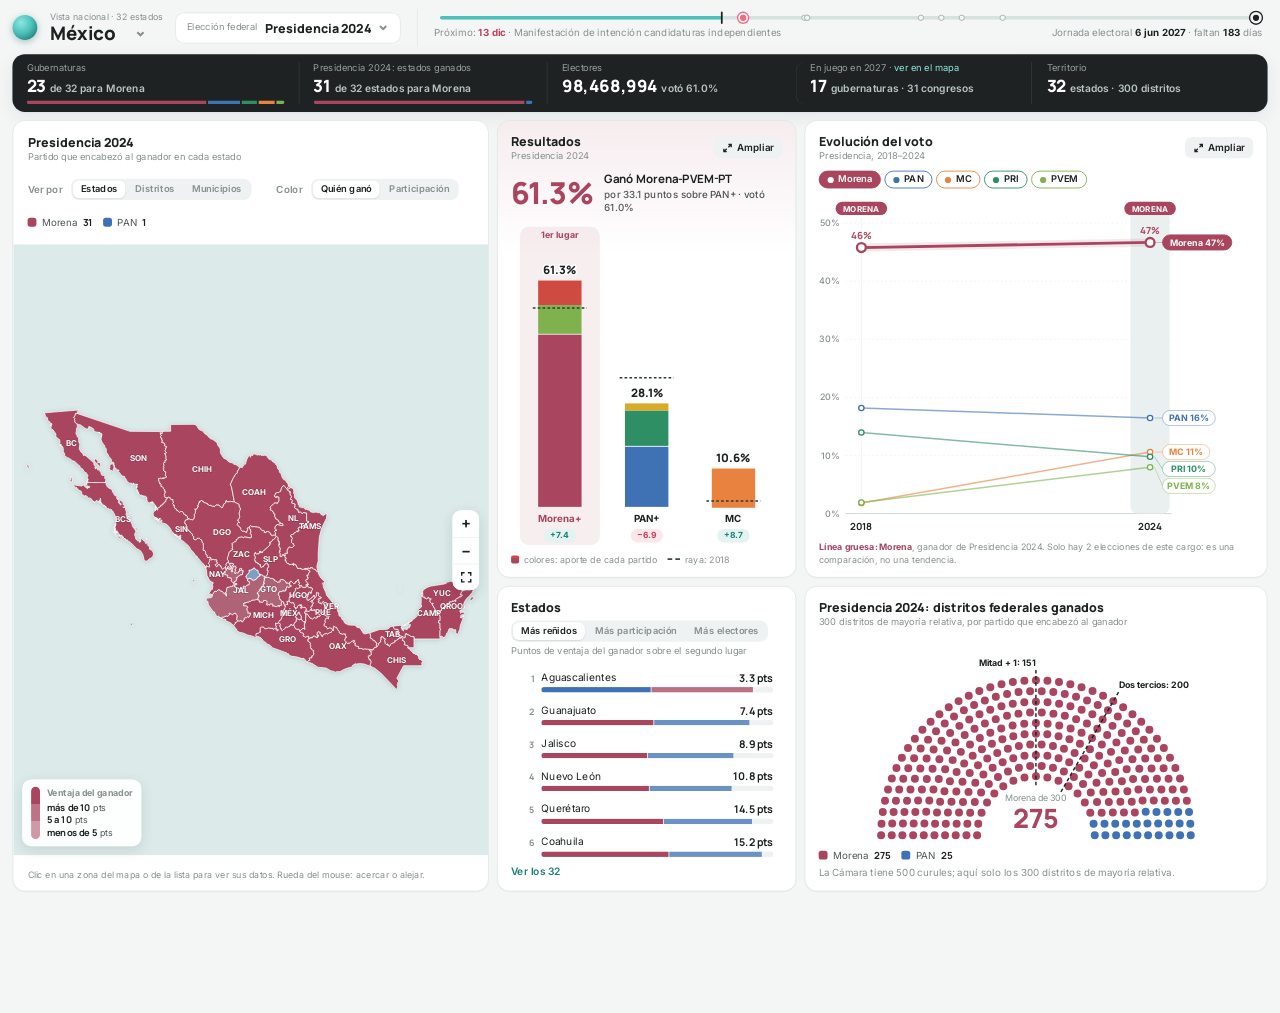
==== commit 4fadcd6c: "Add files via upload" ====
--- a/inicio.html
+++ b/inicio.html
@@ -366,6 +366,20 @@
 .dgt .hd>span{font-size:10.5px;font-weight:600}
 .dgn{font-size:11px;color:var(--muted)}
 body.mob .tl{flex-basis:100%;border-left:0;padding:4px 0 0;margin-left:0}
+.zt{display:none!important}.focus{display:none!important}
+/* v12: una sola ruta de selección en el encabezado */
+.crumb{gap:5px;min-height:14px}.crumb button{font-size:10.5px;font-weight:600}.crumb span{color:#B5BFBE}.crumb em{font-style:normal}
+.tit{display:flex;align-items:center;gap:6px}
+.qx{border:0;background:var(--hair);width:24px;height:24px;border-radius:50%;cursor:pointer;color:var(--strong);font-size:11px;flex:none}.qx:hover{background:#DDE6E5}
+.goin{display:inline-flex;align-items:center;gap:8px;border:0;background:var(--teal);color:#fff;border-radius:10px;padding:8px 14px;font-weight:700;font-size:12.5px;cursor:pointer;white-space:nowrap;box-shadow:0 4px 12px rgba(19,97,92,.25);transition:background .2s,transform .2s}
+.goin:hover{background:#13615C;transform:translateY(-1px)}.goin[disabled]{background:var(--hair);color:var(--muted);box-shadow:none;cursor:default;transform:none}
+.lbl{font-size:11px;color:var(--muted);font-weight:600}
+.lrow{gap:6px 10px}.lrow .gap{width:8px}
+.chipx{display:inline-flex;align-items:center;gap:6px;border:0;background:var(--rail);color:#fff;border-radius:8px;padding:4px 10px;font-size:11px;font-weight:600;cursor:pointer}
+.c[data-act]{cursor:pointer;border-radius:10px;transition:background .2s}.c[data-act]:hover{background:rgba(255,255,255,.06)}.c[data-act] small u{color:#8BE7E1;text-decoration:none}
+.app{grid-template-columns:minmax(0,1fr)}.tl{flex:1 1 0;width:0;overflow:hidden}.tlb>span:last-child{flex:none}
+.hero>span small{white-space:normal}
+.rkc{font-size:10.5px;color:var(--muted);margin-top:-2px}
 </style>
 </head>
 <body>
@@ -374,8 +388,8 @@
 <div class="app" id="app">
   <header class="top">
     <div class="logo" aria-hidden="true"></div>
-    <button class="back" id="bback" hidden aria-label="Volver a la vista general"><svg viewBox="0 0 14 14"><path d="M9 3L5 7l4 4"/></svg>México</button><div><div class="crumb"><button id="bmex">México</button><span id="csep" hidden>›</span><span id="cst"></span></div>
-      <div class="cb"><input id="q" autocomplete="off" aria-label="Elegir estado" role="combobox" aria-expanded="false" aria-controls="ac"><svg viewBox="0 0 12 12"><path d="M3 4.5l3 3 3-3"/></svg><div class="ac" id="ac" role="listbox" hidden></div></div></div>
+    <button class="back" id="bback" hidden aria-label="Volver a la vista general"><svg viewBox="0 0 14 14"><path d="M9 3L5 7l4 4"/></svg>México</button><div><div class="crumb" id="crumb"></div>
+      <div class="tit"><div class="cb"><input id="q" autocomplete="off" aria-label="Buscar estado o circunscripción" role="combobox" aria-expanded="false" aria-controls="ac"><svg viewBox="0 0 12 12"><path d="M3 4.5l3 3 3-3"/></svg><div class="ac" id="ac" role="listbox" hidden></div></div><button class="qx" id="qx" hidden aria-label="Quitar la selección" title="Quitar la selección">✕</button></div></div><button class="goin" id="goin" hidden></button>
     <div class="esel" id="esel"><button id="ebtn" aria-haspopup="listbox" aria-expanded="false"><small id="elab">Elección</small><b id="eval"></b><svg viewBox="0 0 12 12"><path d="M3 4.5l3 3 3-3"/></svg></button><div class="epop" id="epop" hidden></div><select id="elec" aria-hidden="true" tabindex="-1"></select></div>
     <div class="tl" id="cdx" aria-label="Avance del proceso electoral federal 2026-2027"></div>
   </header>
@@ -388,7 +402,7 @@
       <div class="foot" id="mfoot"></div></section>
     <div class="col col2 fade" id="c2">
       <section class="p fade" id="res"><div class="ph"><div><h2>Resultados <span class="zt" id="rzt"></span></h2><p id="rs"></p></div><button class="amp" data-open="res"><svg viewBox="0 0 12 12"><path d="M7 1.5h3.5V5M5 10.5H1.5V7M10.5 1.5L7 5M1.5 10.5L5 7"/></svg>Ampliar</button></div><div class="hero" id="rhero"></div><div class="bw"><svg id="rb"></svg></div><div class="note" id="rnote"></div></section>
-      <section class="p"><div class="lh"><h2 class="ph" style="margin:0;justify-content:flex-start;gap:8px"><span style="font:800 14px var(--d);color:var(--strong);white-space:nowrap" id="lh"></span><span class="zt" id="lzt"></span></h2><div class="seg" id="rkt"></div></div><div class="rank" id="rank"></div><button class="more" id="more"></button></section>
+      <section class="p"><div class="lh"><h2 class="ph" style="margin:0;justify-content:flex-start;gap:8px"><span style="font:800 14px var(--d);color:var(--strong);white-space:nowrap" id="lh"></span><span class="zt" id="lzt"></span></h2><div class="seg" id="rkt"></div><div class="rkc" id="rkc"></div></div><div class="rank" id="rank"></div><button class="more" id="more"></button></section>
     </div>
     <div class="col col3 fade" id="c3">
       <section class="p"><div class="ph"><div><h2>Evolución del voto <span class="zt" id="tzt"></span></h2><p id="ts"></p></div><button class="amp" data-open="tr"><svg viewBox="0 0 12 12"><path d="M7 1.5h3.5V5M5 10.5H1.5V7M10.5 1.5L7 5M1.5 10.5L5 7"/></svg>Ampliar</button></div><div class="tb"><div class="pt" id="tpt"></div></div><div class="cw"><svg id="tr" role="img" aria-label="Evolución del voto"></svg></div><div class="foot" id="tf"></div></section>
@@ -524,7 +538,7 @@
   $('mh').textContent=mmode==='g'?'Quién gobierna cada estado':mmode==='27'?'Qué se elige en 2027':elab(ek);
   $('mp').textContent=mmode==='p'?`Participación por ${zn}`:mmode==='w'?(E.comp?`Partido de la gubernatura más reciente, por ${zn}`:`Partido que encabezó al ganador en cada ${zn}`):mmode==='g'?'Partido de la última gubernatura':'Elecciones locales del 6 de junio de 2027';
   $('lrow').querySelectorAll('[data-m]').forEach(b=>b.setAttribute('aria-pressed',b.dataset.m===mmode));
-  $('lrow').querySelectorAll('[data-z]').forEach(b=>{b.setAttribute('aria-pressed',b.dataset.z===t);b.disabled=mmode==='g'||mmode==='27';});}
+  $('lrow').querySelectorAll('[data-z]').forEach(b=>{b.setAttribute('aria-pressed',b.dataset.z===t);b.disabled=mmode==='g'||mmode==='27';});if($('m27x'))$('m27x').hidden=mmode!=='27';}
 $('gst').querySelectorAll('path.st').forEach(p=>{const u=p.dataset.u;
   p.onmousemove=e=>{const s=ES[u],r=R(u,ek);if(mmode==='27'){const j=juega(s);tt(e,`<b>${s.n}: en 2027 se elige</b>`+j.map(x=>`<br>${x[0]}: <b>${x[1]}</b>`).join(''));return;}tt(e,`<b>${s.n}</b>`+(r?`<br>${elab(ek)}: ganó ${r.bl[0].n} por ${f1(r.m)} pts<br>Participación ${f1(r.turn)}%`:M.EL[ek].t==='GOB'?`<br>No eligió gubernatura en ${M.EL[ek].y}`:'')+(s.gob?`<br>Gobierna ${pn(s.gob.l)} (desde ${s.gob.y})`:'')+`<br><i style="opacity:.7">${AVAIL.has(s.clave)?'Doble clic para entrar al detalle':'Clic para ver sus datos'}</i>`);};p.onmouseleave=th;
   p.onclick=()=>{th();if(LV==='mx')setUnit(u===unit?root():u);};p.ondblclick=()=>{const s=ES[u];if(AVAIL.has(s.clave))toState(s.clave);};});
@@ -550,31 +564,31 @@
   $('lrow').querySelectorAll('[data-l]').forEach(b=>b.setAttribute('aria-pressed',b.dataset.l===lay));
   $('focus').classList.toggle('off',unit==='e');if(unit!=='e')$('fname').textContent=uname(unit);}
 function circBox(){const bs=[...$('gst').querySelectorAll('path.st')].filter(p=>ES[p.dataset.u].circ===circ).map(bbOf);const x0=Math.min(...bs.map(b=>b[0])),y0=Math.min(...bs.map(b=>b[1])),x1=Math.max(...bs.map(b=>b[0]+b[2])),y1=Math.max(...bs.map(b=>b[1]+b[3]));return fitBox([x0,y0,x1-x0,y1-y0],.06);}
-function unitBox(){if(LV==='mx'){if(unit==='e0')return mxFull();if(unit[0]==='c')return circBox();if(unit[0]==='f'||unit[0]==='m'){const p=$('gzn').querySelector(`path[data-u="${unit}"]`);if(p){const b=bbOf(p),sp=$('gst').querySelector(`path[data-u="e${entOf(unit)}"]`),sb=sp?bbOf(sp):b,w=Math.max(Math.max(b[2],b[3])*3.2,Math.max(sb[2],sb[3])*.6,14),t=fitBox([b[0]+b[2]/2-w/2,b[1]+b[3]/2-w/2,w,w],0);t[0]-=t[2]*.16;return t;}return mxFull();}const t=fitBox(bbOf($('gst').querySelector(`path[data-u="${unit}"]`)),.75);t[0]-=t[2]*.18;t[1]-=t[3]*.1;return t;}
+function unitBox(){if(LV==='mx'){if(unit==='e0')return mxFull();if(unit[0]==='c')return circBox();if(unit[0]==='f'||unit[0]==='m'){const p=$('gzn').querySelector(`path[data-u="${unit}"]`);if(p){const b=bbOf(p),sp=$('gst').querySelector(`path[data-u="e${entOf(unit)}"]`),sb=sp?bbOf(sp):b,w=Math.max(Math.max(b[2],b[3])*3.2,Math.max(sb[2],sb[3])*.6,14),t=fitBox([b[0]+b[2]/2-w/2,b[1]+b[3]/2-w/2,w,w],0);return t;}return mxFull();}return fitBox(bbOf($('gst').querySelector(`path[data-u="${unit}"]`)),.45);}
   if(unit==='e')return fitBox(stBox,.1);const p=$('gun').querySelector(`path[data-u="${unit}"]`);if(!p)return fitBox(stBox,.1);const b=bbOf(p),r=Math.max(b[2],b[3])/Math.max(stBox[2],stBox[3]);return fitBox(b,r<.06?2.2:r<.2?.8:.45);}
 $('fx').onclick=()=>setUnit('e');
 
 /* ===== controles del mapa por nivel ===== */
 function controls(){if(LV==='mx'){
-    $('lrow').innerHTML=`<div class="seg"><button data-m="p">Participación</button><button data-m="w">Resultados</button><button data-m="g">Quién gobierna</button><button data-m="27">Qué se elige en 2027</button></div><div class="seg" title="Unidad del mapa"><button data-z="e">Estados</button><button data-z="f">Distritos federales</button><button data-z="m">Municipios</button></div><label class="csel">Circunscripción <select id="circ"><option value="0">Todas</option>${[1,2,3,4,5].map(c=>`<option value="${c}">${c}</option>`).join('')}</select></label>`;
-    $('lrow').querySelectorAll('[data-m]').forEach(b=>b.onclick=()=>{if(mmode===b.dataset.m)return;mmode=b.dataset.m;if(!isRoot(unit)&&unit[0]!=='e'&&zEff()==='e')unit='e'+entOf(unit);paintMx();rank();refresh();preview();});$('circ').value=circ;
+    $('lrow').innerHTML=`<span class="lbl">Ver por</span><div class="seg"><button data-z="e">Estados</button><button data-z="f">Distritos</button><button data-z="m">Municipios</button></div><span class="gap"></span><span class="lbl">Color</span><div class="seg"><button data-m="w">Quién ganó</button><button data-m="p">Participación</button></div><button class="chipx" id="m27x" hidden>Qué se elige en 2027 ✕</button>`;
+    $('m27x').onclick=()=>{mmode='w';paintMx();rank();refresh();ficha();};
+    $('lrow').querySelectorAll('[data-m]').forEach(b=>b.onclick=()=>{if(mmode===b.dataset.m)return;mmode=b.dataset.m;if(!isRoot(unit)&&unit[0]!=='e'&&zEff()==='e')unit='e'+entOf(unit);paintMx();rank();refresh();});
     $('lrow').querySelectorAll('[data-z]').forEach(b=>b.onclick=()=>{if(zl===b.dataset.z)return;zl=b.dataset.z;zlAuto=false;if(!isRoot(unit)&&unit[0]!=='e'&&unit[0]!==zl)unit=root();showAll=false;paintMx();rank();refresh();preview();animVB(unitBox(),900);});
-    $('circ').onchange=e=>{circ=+e.target.value;trShow=null;outs(true);setTimeout(()=>{ficha();outs(false);},300);setUnit(root());};
-    $('mctl').innerHTML='';$('s2w').hidden=true;$('mfoot').textContent='Clic en el mapa o en la lista: todo el tablero muestra esa zona. Doble clic en un estado: entrar a su detalle. Rueda o + −: zoom; arrastra para mover.';
-    $('rkt').innerHTML='<button data-r="m">Más cerrados</button><button data-r="p">Participación</button><button data-r="l">Electores</button>';
+    $('mctl').innerHTML='';$('s2w').hidden=true;$('mfoot').textContent='Clic en una zona del mapa o de la lista para ver sus datos. Rueda del mouse: acercar o alejar.';
+    $('rkt').innerHTML='<button data-r="m">Más reñidos</button><button data-r="p">Más participación</button><button data-r="l">Más electores</button>';
   }else{
-    $('lrow').innerHTML='<div class="seg"><button data-l="m">Municipios</button><button data-l="d">Dist. locales</button><button data-l="f">Dist. federales</button><button data-l="e">Estado completo</button></div>';
+    $('lrow').innerHTML='<span class="lbl">Ver por</span><div class="seg"><button data-l="m">Municipios</button><button data-l="d">Distritos locales</button><button data-l="f">Distritos federales</button></div>';
     $('lrow').querySelectorAll('[data-l]').forEach(b=>b.onclick=()=>{if(lay===b.dataset.l)return;lay=b.dataset.l;showAll=false;if(unit!=='e'&&unit[0]!==lay)unit='e';$('gun').style.opacity=0;setTimeout(()=>{drawLayer();rank();refresh();q2ph();$('gun').style.opacity=1;animVB(unitBox(),900);},250);});
-    $('mctl').innerHTML='<button id="bmx2">← México</button>';$('bmx2').onclick=toNation;$('s2w').hidden=false;q2ph();
-    $('mfoot').textContent='Clic en el mapa o en la lista: todo el tablero muestra esa zona. Rueda o + −: zoom; arrastra para mover.';
-    $('rkt').innerHTML='<button data-r="m">Más cerrados</button><button data-r="p">Participación</button><button data-r="l">Electores</button>';}
+    $('mctl').innerHTML='';$('s2w').hidden=false;q2ph();
+    $('mfoot').textContent='Clic en una zona del mapa o de la lista para ver sus datos. Rueda del mouse: acercar o alejar.';
+    $('rkt').innerHTML='<button data-r="m">Más reñidos</button><button data-r="p">Más participación</button><button data-r="l">Más electores</button>';}
   $('gun').style.transition='opacity .3s';$('rkt').querySelectorAll('button').forEach(b=>b.onclick=()=>{rk=b.dataset.r;rank();});}
 
 /* ===== zona elegida: todo el tablero la sigue ===== */
-function setUnit(u){unit=u;if(LV==='mx')paintMx();else paintSt();rank(true);refresh();preview();animVB(unitBox(),1100);}
+function setUnit(u){unit=u;if(LV==='mx')paintMx();else paintSt();rank(true);refresh();crumb();animVB(unitBox(),1100);}
 
 /* ===== tarjeta de estado y entrada al detalle ===== */
-function preview(){const el=$('prev');if(LV!=='mx'||isRoot(unit)){el.classList.remove('in');return;}if(unit[0]!=='e'){const s=ES['e'+entOf(unit)],r=R(unit,ek),ok=AVAIL.has(s.clave);el.innerHTML=`<button class="px" aria-label="Cerrar">✕</button><div><small>${s.n} · Circunscripción ${s.circ}</small><h3>${uname(unit).split(' · ')[0]}</h3></div><dl>${r?`<dt>${elab(ek)}</dt><dd>${r.bl[0].n}, ${f1(r.bl[0].p)}% (+${f1(r.m)})</dd><dt>Participación</dt><dd>${f1(r.turn)}%</dd><dt>Electores</dt><dd>${fmt(r.ln)}</dd>`:''}</dl><button class="go" ${ok?'':'disabled'} id="gobtn">${ok?`Ver detalle de ${s.n}`:'Detalle del estado disponible al cargar sus datos'}<svg viewBox="0 0 14 14"><path d="M3 7h8M7.5 3.5L11 7l-3.5 3.5"/></svg></button>`;el.classList.add('in');el.querySelector('.px').onclick=()=>setUnit(root());$('gobtn').onclick=()=>toState(s.clave);return;}const s=ES[unit],r=R(unit,ek),ok=AVAIL.has(s.clave);
+function preview(){$('prev').classList.remove('in');return;const el=$('prev');if(LV!=='mx'||isRoot(unit)){el.classList.remove('in');return;}if(unit[0]!=='e'){const s=ES['e'+entOf(unit)],r=R(unit,ek),ok=AVAIL.has(s.clave);el.innerHTML=`<button class="px" aria-label="Cerrar">✕</button><div><small>${s.n} · Circunscripción ${s.circ}</small><h3>${uname(unit).split(' · ')[0]}</h3></div><dl>${r?`<dt>${elab(ek)}</dt><dd>${r.bl[0].n}, ${f1(r.bl[0].p)}% (+${f1(r.m)})</dd><dt>Participación</dt><dd>${f1(r.turn)}%</dd><dt>Electores</dt><dd>${fmt(r.ln)}</dd>`:''}</dl><button class="go" ${ok?'':'disabled'} id="gobtn">${ok?`Ver detalle de ${s.n}`:'Detalle del estado disponible al cargar sus datos'}<svg viewBox="0 0 14 14"><path d="M3 7h8M7.5 3.5L11 7l-3.5 3.5"/></svg></button>`;el.classList.add('in');el.querySelector('.px').onclick=()=>setUnit(root());$('gobtn').onclick=()=>toState(s.clave);return;}const s=ES[unit],r=R(unit,ek),ok=AVAIL.has(s.clave);
   el.innerHTML=`<button class="px" aria-label="Cerrar">✕</button><div><small>Circunscripción ${s.circ}</small><h3>${s.n}</h3></div>
    <dl>${s.gob?`<dt>Gobierna</dt><dd><i class="sw" style="background:${pc(s.gob.l)}"></i>${pn(s.gob.l)}, desde ${s.gob.y}</dd>`:''}
    ${r?`<dt>${elab(ek)}</dt><dd>${r.bl[0].n}, ${f1(r.bl[0].p)}% (+${f1(r.m)})</dd><dt>Participación</dt><dd>${f1(r.turn)}%</dd>`:''}
@@ -601,10 +615,11 @@
 
 /* ===== ficha ===== */
 let fiV=0;
-function setFicha(cells){const el=$('fi'),v=++fiV,H=cells.map(c=>`<div class="c" title="${c[3]||''}"><small>${c[0]}</small><b class="n">${c[1]}</b>${c[2]||''}</div>`),cur=[...el.children];
+function setFicha(cells){const el=$('fi'),v=++fiV,H=cells.map(c=>`<div class="c" title="${c[3]||''}"${c[4]?` data-act="${c[4]}"`:''}><small>${c[0]}</small><b class="n">${c[1]}</b>${c[2]||''}</div>`),cur=[...el.children];
   if(cur.length!==H.length||RM){el.innerHTML=H.join('');return;}
   H.forEach((h,i)=>{const d=document.createElement('div');d.innerHTML=h;const nw=d.firstChild,old=cur[i];old.getAnimations().forEach(a=>a.cancel());if(old.innerHTML===nw.innerHTML&&old.title===nw.title)return;
     old.animate([{opacity:1},{opacity:0}],{duration:150,fill:'forwards'}).onfinish=()=>{if(v!==fiV||!old.isConnected)return;old.replaceWith(nw);nw.animate([{opacity:0,transform:'translateY(3px)'},{opacity:1,transform:'none'}],{duration:280,easing:'ease-out'});};});}
+$('fi').onclick=e=>{const c=e.target.closest('[data-act]');if(!c||LV!=='mx'||busy)return;mmode=mmode==='27'?'w':'27';if(mmode==='27'&&!isRoot(unit)&&unit[0]!=='e')unit='e'+entOf(unit);paintMx();rank();refresh();ficha();crumb();};
 function ficha(){if(LV==='mx'){const ESL=NAC.est.filter(e=>!circ||e.circ===circ),R0=root(),E=NM.EL[ek];const G={};ESL.forEach(e=>{if(e.gob)G[e.gob.l]=(G[e.gob.l]||0)+1;});const ng=Object.values(G).reduce((a,b)=>a+b,0),lg=top1(G);
     const isD=ek.startsWith('DIPF_'),DF=isD?(E.df[R0]||{}):(()=>{const o={};ESL.forEach(e=>{const r=R('e'+e.ent,ek);if(r){const w=r.bl[0].parts[0].p;o[w]=(o[w]||0)+1;}});return o;})(),nd=Object.values(DF).reduce((a,b)=>a+b,0),ld=top1(DF);
     const ek2=E.t==='GOB'?ORD().filter(k=>k.startsWith('DIPF_')).pop():ek,v=NM.EL[ek2].v[R0],c27=ESL.filter(e=>e.c27.g).length,cc=ESL.filter(e=>e.c27.c).length,na=ESL.reduce((a,e)=>a+(e.c27.a?+((e.c27.na.match(/\d+/)||[0])[0]):0),0);
@@ -613,7 +628,7 @@
      ['Gubernaturas',`${G[lg]} <em>de ${ng} para ${pn(lg)}</em>`,sbar(G),'Partido de la gubernatura más reciente de cada estado'],
      [lab2,nd?`${DF[ld]} <em>de ${nd} ${isD?'distritos':'estados'} para ${pn(ld)}</em>`:'—',nd?sbar(DF):'',isD?'Distritos de mayoría relativa, por partido que encabezó la candidatura ganadora':'Estados ganados, por partido que encabezó la candidatura ganadora'],
      ['Electores',`${fmt(v[1])} <em>votó ${f1(100*v[0]/v[1])}%</em>`,'',`Lista nominal de ${elab(ek2)}`],
-     ['En juego en 2027',`${c27} <em>gubernaturas · ${cc} congresos</em>`,'',`${c27} gubernaturas, ${cc} congresos locales, ${fmt(na)} ayuntamientos${circ?'':' y 500 diputaciones federales'}`],
+     [mmode==='27'?'En juego en 2027 · <u>quitar del mapa</u>':'En juego en 2027 · <u>ver en el mapa</u>',`${c27} <em>gubernaturas · ${cc} congresos</em>`,'',`${c27} gubernaturas, ${cc} congresos locales, ${fmt(na)} ayuntamientos${circ?'':' y 500 diputaciones federales'}. Clic para verlo en el mapa.`,'27'],
      ['Territorio',`${ESL.length} <em>estados · ${isD?nd:circ?'':300} distritos</em>`.replace(' ·  distritos',''),'',circ?'Circunscripción '+circ:'5 circunscripciones, 300 distritos federales']]);return;}
   const F=M.fi,cg=F.cong,ay=F.ay,lc=top1(cg.s),la=top1(ay.s);
   setFicha([
@@ -622,8 +637,17 @@
    ['Ayuntamientos',`${ay.s[la]} <em>de ${ay.n} para ${pn(la)}</em>`,sbar(ay.s),`Elección ${ay.y}${ay.u?`; ${ay.u} más por usos y costumbres`:''}`],
    ['Electores',`${fmt(F.ln)} <em>${f1(F.pm)}% mujeres</em>`,'','Lista nominal oct-2026'],
    ['Territorio',`${fmt(F.nsec)} <em>secciones · ${F.nm} municipios</em>`,'',`${F.nm} municipios, ${F.ndl} distritos locales, ${F.ndf} federales`]]);}
-function crumb(){$('bback').hidden=LV==='mx';$('ana').hidden=LV==='mx';if(LV==='st'){$('ana').href='index.html#'+M.cab;$('ana').removeAttribute('target');$('anas').textContent='Escenarios, metas y secciones de '+M.est;}setTimeout(()=>{$('q').style.width=($('q').value.length+2.2)+'ch';});$('csep').hidden=LV==='mx';$('cst').textContent=LV==='mx'?'Vista general · 32 estados':M.est;$('bmex').hidden=LV==='mx';$('q').value=LV==='mx'?'México':M.est;$('elab').textContent=LV==='mx'?'Elección federal':'Elección';}
-$('bmex').onclick=()=>{if(LV==='st')toNation();};$('bback').onclick=()=>{if(LV==='st')toNation();};
+function crumb(){const P=[];let T;
+  if(LV==='mx'){P.push(['México',()=>{circ=0;trShow=null;ficha();setUnit('e0');}]);if(circ)P.push(['Circunscripción '+circ,()=>setUnit('c'+circ)]);
+    if(isRoot(unit))T=P.pop()[0];else{const e='e'+entOf(unit);if(unit!==e)P.push([ES[e].n,()=>setUnit(e)]);T=uname(unit).split(' · ')[0];}}
+  else{P.push(['México',()=>toNation()]);P.push([M.est,()=>setUnit('e')]);if(unit==='e')T=P.pop()[0];else T=uname(unit);}
+  const cr=$('crumb');cr.innerHTML=P.length?P.map((p,i)=>`<button data-i="${i}">${p[0]}</button><span>›</span>`).join(''):'<em>Vista nacional · 32 estados</em>';cr.querySelectorAll('button').forEach(b=>b.onclick=()=>{if(!busy)P[+b.dataset.i][1]();});
+  $('q').value=T;setTimeout(()=>{$('q').style.width=($('q').value.length+2.2)+'ch';});
+  const qx=$('qx');qx.hidden=!P.length;qx.onclick=()=>{if(!busy&&P.length)P[P.length-1][1]();};
+  const g=$('goin');if(LV==='mx'&&!isRoot(unit)){const st=ES['e'+entOf(unit)],ok=AVAIL.has(st.clave);g.hidden=false;g.disabled=!ok;g.innerHTML=ok?`Ver análisis de ${st.n} <svg viewBox="0 0 14 14" width="13" height="13" style="stroke:#fff;fill:none;stroke-width:2.2"><path d="M3 7h8M7.5 3.5L11 7l-3.5 3.5"/></svg>`:`Análisis de ${st.n}: pendiente`;g.onclick=()=>{if(ok)toState(st.clave);};}else g.hidden=true;
+  $('bback').hidden=LV==='mx';$('ana').hidden=LV==='mx';if(LV==='st'){$('ana').href='index.html#'+M.cab;$('ana').removeAttribute('target');$('anas').textContent='Escenarios, metas y secciones de '+M.est;}
+  $('elab').textContent=LV==='mx'?'Elección federal':'Elección';}
+$('bback').onclick=()=>{if(LV==='st')toNation();};
 
 /* ===== resultados: barras verticales (formato de la plataforma) ===== */
 function barsSVG(svgEl,r,pr,opt){const W=svgEl.clientWidth,H=svgEl.clientHeight;if(!W||!H)return;svgEl.setAttribute('viewBox',`0 0 ${W} ${H}`);
@@ -656,7 +680,7 @@
   const hb=$('rhero').querySelector('b'),ov=hb?parseFloat(hb.textContent.replace(/,/g,'')):null;
   if(!r){$('rhero').innerHTML=`<span class="emp">${E.t==='GOB'?`${uname(unit)} no eligió gubernatura en ${E.y}. Elige otro año o "Gubernaturas vigentes".`:'Esta zona no tiene resultado en esta elección.'}</span>`;const s=$('rb');cancelAnimationFrame(s._raf);s._st=null;s.innerHTML='';$('rnote').innerHTML='';return;}
   const w=r.bl[0],s=r.bl[1],c=pc(w.parts[0].p);$('res').style.setProperty('--wc',c);
-  $('rhero').innerHTML=r.cnt?`<b class="n"></b><span>de ${r.n} gubernaturas para ${w.n}<small>${r.bl.slice(1,5).map(b=>`${b.n} ${b.v}`).join(' · ')}</small></span>`:`<b class="n"></b><span>${w.n}<small>${s?`${f1(w.p-s.p)} pts de ventaja sobre ${s.s}`:'sin contrincante'}</small></span>`;
+  $('rhero').innerHTML=r.cnt?`<b class="n"></b><span>de ${r.n} gubernaturas son de ${w.n}<small>${r.bl.slice(1,5).map(b=>`${b.n} ${b.v}`).join(' · ')}</small></span>`:`<b class="n"></b><span>Ganó ${w.n}<small>${s?`por ${f1(w.p-s.p)} puntos sobre ${s.s}`:'sin contrincante'}${r.turn?` · votó ${f1(r.turn)}%`:''}</small></span>`;
   const nb=$('rhero').querySelector('b');if(r.cnt)tweenNum(nb,ov,w.v,x=>Math.round(x));else tweenNum(nb,ov,w.p,x=>f1(x)+'%');
   $('rnote').innerHTML=r.cnt?'<span>Estados por partido que encabezó la candidatura ganadora</span>':`<span><i></i>colores: aporte de cada partido</span>`+(pr?`<span><s></s>raya: ${pr.y}</span>`:'<span>sin elección anterior comparable</span>');
   barsSVG($('rb'),r,pr,{});}
@@ -674,7 +698,7 @@
     const bar=by==='p'?`<div class="tq"><i style="width:${Math.min(100,x.p).toFixed(1)}%"></i>${avg?`<s style="left:${Math.min(100,avg).toFixed(1)}%" title="Promedio"></s>`:''}</div>`
       :by==='l'?`<div class="tq"><i style="width:${(100*x.r.ln/mxl).toFixed(1)}%;background:#4CC1BA"></i></div>`
       :`<div class="sh"><i style="width:${w.p.toFixed(1)}%;background:${pc(w.parts[0].p)}"></i>${s?`<i style="width:${s.p.toFixed(1)}%;background:${pc(s.parts[0].p)};opacity:.75"></i>`:''}</div>`;
-    return `<div class="r${x.u===unit?' on':''}" data-u="${x.u}"><span class="k">${i}</span><span>${x.n}</span><b class="n">${by==='m'?'+'+f1(x.m):by==='l'?kf(x.r.ln):f1(v(x))+'%'}</b><span></span>${bar}</div>`;};
+    return `<div class="r${x.u===unit?' on':''}" data-u="${x.u}"><span class="k">${i}</span><span>${x.n}</span><b class="n">${by==='m'?f1(x.m)+' pts':by==='l'?kf(x.r.ln):f1(v(x))+'%'}</b><span></span>${bar}</div>`;};
   const RK=$('rank'),bef={};if(!RM)RK.querySelectorAll('.r').forEach(el=>{bef[el.dataset.u]={y:el.getBoundingClientRect().top,w:[...el.querySelectorAll('.sh i,.tq i')].map(i=>i.style.width)};});
   if(!scroll)RK.scrollTop=0;setTag('lzt',uname(root()));
   $('rank').innerHTML=LV==='st'&&lay==='e'?'<div class="foot">Con la capa Estado completo no hay zonas que comparar.</div>':lim.map(row).join('');
@@ -683,6 +707,7 @@
     bs.forEach((i,j)=>{const w0=b.w[j],w1=i.style.width;if(w0&&w0!==w1)i.animate([{width:w0},{width:w1}],{duration:520,easing:'cubic-bezier(.2,.8,.2,1)'});});});
   $('rank').querySelectorAll('.r').forEach(r=>{const u=r.dataset.u;r.onclick=()=>setUnit(u===unit?root():u);r.ondblclick=()=>{const s=LV==='mx'&&ES['e'+entOf(u)];if(s&&AVAIL.has(s.clave))toState(s.clave);};
     r.onmousemove=e=>{const x=L.find(z=>z.u===u),w=x.r.bl[0],s=x.r.bl[1];tt(e,`<b>${x.n}</b><br>1º ${w.n} ${f1(w.p)}%`+(s?`<br>2º ${s.n} ${f1(s.p)}%`:'')+`<br>Participación ${f1(x.p)}%`);};r.onmouseleave=th;});
+  $('rkc').textContent=by==='m'?'Puntos de ventaja del ganador sobre el segundo lugar':by==='p'?'Votó este % de la lista nominal; la raya es el promedio':'Personas en la lista nominal';
   const mb=$('more');mb.hidden=few||(LV==='st'&&lay==='e');mb.textContent=showAll?'Ver menos':`Ver los ${tot}`;
   $('rkt').querySelectorAll('button').forEach(b=>b.setAttribute('aria-pressed',b.dataset.r===by));
   if(scroll){const el=$('rank').querySelector('.r.on');if(el)el.scrollIntoView({block:'nearest',behavior:RM?'auto':'smooth'});}}
@@ -866,8 +891,8 @@
   inp.onblur=()=>setTimeout(()=>{box.hidden=true;inp.setAttribute('aria-expanded','false');if(keep)crumb();else inp.value='';},140);
   inp.onkeydown=e=>{if(box.hidden)return;if(!Lx.length)return;if(e.key==='ArrowDown'||e.key==='ArrowUp'){e.preventDefault();I=(I+(e.key==='ArrowDown'?1:-1)+Lx.length)%Lx.length;mark();}else if(e.key==='Enter'){e.preventDefault();pick(I);}else if(e.key==='Escape'){box.hidden=true;inp.blur();}};}
 mkAC($('q'),$('ac'),q=>{const st=NAC.est.filter(e=>!q||norm(e.n).includes(q)).map(e=>({c:e.clave,u:'e'+e.ent,n:e.n,em:AVAIL.has(e.clave)?'con detalle':'Circunscripción '+e.circ}));
-  const mx=!q||'mexico'.includes(q)?[{mx:1,n:'México',em:'vista general'}]:[];return {items:mx.concat(st),groups:[['País',mx],['Estados',st]]};},
-  x=>{if(x.mx){circ=0;if(LV==='st')toNation();else{controls();ficha();setUnit('e0');}return;}if(AVAIL.has(x.c)){if(LV==='st'){if(M.cab!==x.c)switchState(x.c);}else toState(x.c);}else{if(LV==='st')toNation().then(()=>setUnit(x.u));else setUnit(x.u);}},true);
+  const mx=!q||'mexico'.includes(q)?[{mx:1,n:'México',em:'vista nacional'}]:[],cs=[1,2,3,4,5].filter(c=>!q||norm('circunscripcion '+c).includes(q)).map(c=>({cc:c,n:'Circunscripción '+c,em:CIRCS[c].length+' estados'}));return {items:mx.concat(cs,st),groups:[['País',mx],['Circunscripciones',cs],['Estados',st]]};},
+  x=>{if(x.cc){const go=()=>{circ=x.cc;trShow=null;ficha();setUnit(root());};if(LV==='st')toNation().then(go);else go();return;}if(x.mx){circ=0;if(LV==='st')toNation();else{ficha();setUnit('e0');}return;}if(circ&&ES[x.u].circ!==circ){circ=0;ficha();}if(AVAIL.has(x.c)){if(LV==='st'){if(M.cab!==x.c)switchState(x.c);}else toState(x.c);}else{if(LV==='st')toNation().then(()=>setUnit(x.u));else setUnit(x.u);}},true);
 const LTN={m:'municipio',d:'distrito local',f:'distrito federal'};
 mkAC($('q2'),$('ac2'),q=>{const t=lay==='e'?'m':lay,us=M.geo[t].map(x=>t+x.id).filter(u=>!q||norm(uname(u)).includes(q)).sort((a,b)=>q?norm(uname(a)).indexOf(q)-norm(uname(b)).indexOf(q):uname(a).localeCompare(uname(b),'es',{numeric:true})).slice(0,14).map(u=>({u,n:uname(u),em:R(u,ek)?'':'sin dato'}));
   return {items:us,groups:[[`${({m:'Municipios',d:'Distritos locales',f:'Distritos federales'})[t]} de ${M.est}`,us]]};},x=>{const t=x.u[0];if(lay!==t){lay=t;drawLayer();controls();}setUnit(x.u);});
@@ -897,7 +922,7 @@
 controls();fillElec();crumb();ficha();paintMx();rank();refresh();setVB(fitBox([0,0,MX32.w,MX32.h],.25));requestAnimationFrame(()=>animVB(mxFull(),1400));
 {const h=location.hash.slice(1);if(AVAIL.has(h))setTimeout(()=>toState(h),500);}
 let rz;addEventListener('resize',()=>{clearTimeout(rz);rz=setTimeout(()=>{fitScreen();$('rb')._st=null;$('tr')._tw=null;$('hm')._N=-1;refresh();rank();setVB(unitBox());},150);});
-window.INICIO={toState,toNation,setUnit,estado:()=>({nivel:LV,zona:unit,eleccion:ek,nombre:M.est,ocupado:busy})};
+window.INICIO={toState,toNation,setUnit,setCirc:c=>{circ=c;trShow=null;ficha();setUnit(root());},estado:()=>({nivel:LV,zona:unit,eleccion:ek,nombre:M.est,ocupado:busy})};
 }
 </script>
 </body>
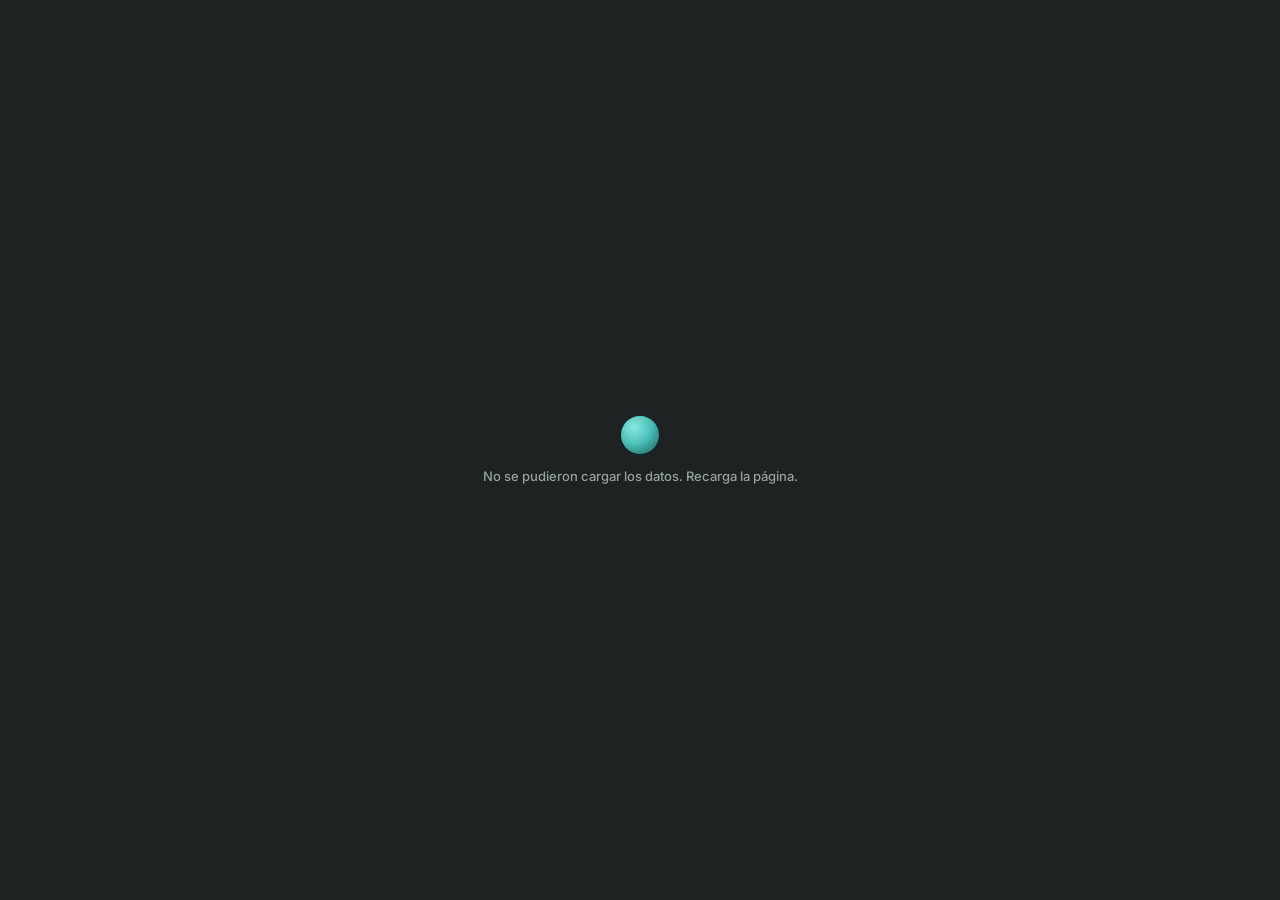
==== commit 1d303907: "Add files via upload" ====
--- a/inicio.html
+++ b/inicio.html
@@ -3,653 +3,539 @@
 <head>
 <meta charset="utf-8">
 <meta name="viewport" content="width=device-width, initial-scale=1">
-<title>Laboratorio Político · Inicio</title>
+<title>Laboratorio Político · Panorama nacional</title>
 <link rel="preconnect" href="https://fonts.googleapis.com">
 <link rel="stylesheet" href="https://fonts.googleapis.com/css2?family=Inter:wght@400;500;600;700&family=Manrope:wght@600;700;800&display=swap">
+<style>.boot{position:fixed;inset:0;z-index:100;display:flex;flex-direction:column;align-items:center;justify-content:center;gap:14px;background:#1F2222;color:#94A2A1;font:500 13px Inter,system-ui,sans-serif;transition:opacity .4s}.boot .orb{width:38px;height:38px;border-radius:50%;background:radial-gradient(circle at 35% 30%,#8BE7E1,#4CC1BA 45%,#13615C);animation:bp 1.2s ease-in-out infinite}@keyframes bp{50%{transform:scale(.85);opacity:.7}}</style>
 <style>
-/* Generado por pipeline/sitio.py desde src/inicio.html. Editar allá. */
-/* v11. Encabezado compacto con la línea del proceso, tarjetas que siguen a la zona elegida, zoom en el mapa y transiciones que interpolan en lugar de redibujar. v10: un solo tablero en dos niveles: México (32 estados) y el estado elegido. Se entra al detalle desde el mapa, la lista o el buscador; todo el tablero sigue a la zona elegida. Gris del riel de la plataforma como ancla; turquesa para datos que no son de partido; colores de partido de la plataforma. */
+/* Generado por pipeline/sitio.py desde src/inicio.html. Datos: data/inicio/panorama.json (pipeline/panorama.py).
+   Mosaico plano: barra lateral oscura (riel de la plataforma), banda de título turquesa, bloques planos sin sombra; algunos bloques llenos de color con el número protagonista. Todo en una pantalla. */
 :root{
-  --bg:#F4F6F6;--card:#FFFFFF;--line:#E3E9E8;--hair:#EEF2F2;--ink:#4E5656;--strong:#1C2121;--muted:#86908F;
-  --teal:#1C7F79;--teal2:#4CC1BA;--tealxl:#E4F5F3;--coral:#F46883;--peach:#F5A47C;--rail:#1F2222;--sea:#DCEBEA;--land:#EEF4F3;
-  --sh:0 1px 2px rgba(20,40,40,.04),0 6px 20px rgba(20,40,40,.07);
-  --f:'Inter',ui-sans-serif,system-ui,-apple-system,'Segoe UI',sans-serif;--d:'Manrope','Inter',ui-sans-serif,system-ui,sans-serif;color-scheme:light}
-[hidden]{display:none!important}
-*{box-sizing:border-box}
-html,body{height:100%;overflow:hidden}
-body{margin:0;background:var(--bg);color:var(--ink);font-family:var(--f);font-size:12px;line-height:1.35;-webkit-font-smoothing:antialiased}
-button,select,input{font:inherit;color:inherit}
-:focus-visible{outline:2px solid var(--teal);outline-offset:2px}
-.n{font-family:var(--d);font-variant-numeric:tabular-nums}
-.app{width:1440px;height:860px;display:grid;grid-template-rows:auto auto minmax(0,1fr);gap:10px;padding:12px 16px;transform-origin:0 0}
-.fade{transition:opacity .4s ease}.fade.out{opacity:0}
-/* encabezado */
-.top{display:flex;align-items:center;gap:14px}
-.logo{width:34px;height:34px;border-radius:50%;background:radial-gradient(circle at 35% 30%,#8BE7E1,var(--teal2) 45%,#13615C);flex:none;box-shadow:0 2px 8px rgba(19,97,92,.35)}
-.crumb{display:flex;align-items:center;gap:6px;font-size:11px;color:var(--muted)}
-.crumb button{border:0;background:none;padding:0;color:var(--teal);font-weight:600;cursor:pointer;font-size:11px}
-.crumb button:disabled{color:var(--muted);cursor:default;font-weight:500}
-.cb{position:relative}
-.cb input{border:0;background:transparent;font:800 26px/1.05 var(--d);color:var(--strong);padding:0 26px 0 0;width:300px;min-width:5ch;transition:width .3s;cursor:pointer;border-radius:6px}
-.cb input:focus{width:300px!important;outline:none;background:var(--card);box-shadow:0 0 0 2px var(--teal2);cursor:text;padding-left:6px}
-.cb svg{position:absolute;right:6px;top:50%;width:14px;height:14px;transform:translateY(-50%);stroke:var(--muted);fill:none;stroke-width:2;pointer-events:none}
-.ac{position:absolute;left:0;top:calc(100% + 6px);width:360px;background:var(--card);border:1px solid var(--line);border-radius:12px;box-shadow:0 14px 36px rgba(16,40,40,.16);z-index:40;max-height:420px;overflow:auto;padding:6px}
-.ac small{display:block;padding:6px 10px 3px;font-size:10.5px;color:var(--muted)}
-.ac button{display:flex;width:100%;justify-content:space-between;gap:10px;border:0;background:none;text-align:left;padding:7px 10px;border-radius:8px;font-size:12.5px;color:var(--strong);cursor:pointer}
-.ac button em{font-style:normal;font-size:11px;color:var(--muted)}
-.ac button[aria-selected="true"],.ac button:hover{background:var(--hair)}
-.ac mark{background:#D8EFEC;color:inherit;border-radius:3px}
-.fl{display:flex;flex-direction:column;gap:1px;background:var(--card);border:1px solid var(--line);border-radius:12px;padding:5px 12px;min-width:190px;box-shadow:var(--sh)}
-.fl small{font-size:10px;color:var(--muted)}.fl select{border:0;background:transparent;font-weight:600;color:var(--strong);padding:0;font-size:12.5px;cursor:pointer}
-.cd{margin-left:auto;text-align:right;line-height:1.1}.cd b{font:800 24px var(--d);color:var(--strong)}.cd span{display:block;font-size:10.5px;color:var(--muted)}
-/* ficha oscura */
-.fi{display:grid;grid-template-columns:1.15fr 1fr 1fr .95fr .95fr;background:var(--rail);border-radius:16px;padding:13px 0;box-shadow:var(--sh)}
-.c{padding:0 18px;border-left:1px solid rgba(255,255,255,.09);display:flex;flex-direction:column;gap:3px;min-width:0}
-.c:first-child{border-left:0}
-.c small{font-size:11px;color:#93A09F}
-.c b{font:800 23px/1.1 var(--d);color:#fff;white-space:nowrap;overflow:hidden;text-overflow:ellipsis}
-.c b em{font:600 12.5px var(--f);color:#B9C4C3;font-style:normal}
-.c span{font-size:11px;color:#93A09F}
-.sw{display:inline-block;width:10px;height:10px;border-radius:3px;margin-right:7px;vertical-align:2px}
-.sb{display:flex;height:6px;border-radius:4px;overflow:hidden;gap:2px;margin:3px 0 1px}.sb i{display:block;transition:flex .5s ease}
-/* cuerpo */
-.grid{display:grid;grid-template-columns:minmax(0,1.4fr) minmax(0,.88fr) minmax(0,1.36fr);gap:10px;min-height:0}
-.col{display:grid;gap:10px;min-height:0}
-.col2{grid-template-rows:minmax(0,1.5fr) minmax(0,1fr)}
-.col3{grid-template-rows:minmax(0,1.5fr) minmax(0,1fr)}
-.p{background:var(--card);border-radius:16px;padding:14px 16px;display:flex;flex-direction:column;gap:10px;min-height:0;min-width:0;box-shadow:var(--sh)}
-.ph{display:flex;align-items:center;justify-content:space-between;gap:8px}
-.ph>div{min-width:0}
-.ph h2{margin:0;font:700 13.5px var(--d);color:var(--strong);white-space:nowrap}
-.ph p{margin:1px 0 0;font-size:10.5px;color:var(--muted);white-space:nowrap;overflow:hidden;text-overflow:ellipsis}
-.foot{font-size:10px;color:var(--muted)}
-.amp{display:inline-flex;align-items:center;gap:5px;border:1px solid var(--line);background:var(--card);border-radius:20px;padding:3px 10px;font-size:11px;font-weight:600;color:var(--teal);cursor:pointer;flex:none}
-.amp svg{width:11px;height:11px;stroke:currentColor;fill:none;stroke-width:1.6}
-.amp:hover{background:var(--hair)}
-.lg{display:flex;flex-wrap:wrap;gap:4px 12px;font-size:11px}.lg span{display:inline-flex;align-items:center;gap:6px}.lg i{width:10px;height:10px;border-radius:3px}.lg b{color:var(--strong);font-family:var(--d)}
-.lg .ramp{width:90px;height:8px;border-radius:4px}
-.seg{display:inline-flex;flex-wrap:wrap;background:var(--hair);border-radius:9px;padding:2px;gap:2px}
-.seg button{white-space:nowrap;border:0;background:none;border-radius:7px;padding:3px 9px;font-size:10.5px;font-weight:600;color:var(--muted);cursor:pointer;transition:background .2s,color .2s}
-.seg button[aria-pressed="true"]{background:var(--card);color:var(--strong);box-shadow:0 1px 2px rgba(20,40,40,.12)}
+  --bg:#E6ECEB;--tile:#FFFFFF;--tint:#E2F1EF;--ink:#1B2121;--ink2:#4D5858;--mute:#8A9695;--line:#E3EAE9;
+  --rail:#1F2222;--rail2:#2C3232;--onr:#EAF1F0;--onr2:#94A2A1;--teal:#1C7F79;--teal2:#4CC1BA;--tealdk:#13615C;--coral:#F46883;--none:#D5DEDD;--sea:#DCEBEA;--hair:#EEF2F2;--strong:#1C2121;--muted:#86908F;--card:#fff;
+  --c:'Manrope','Inter',ui-sans-serif,sans-serif;--d:'Manrope','Inter',ui-sans-serif,sans-serif;--f:'Inter',ui-sans-serif,system-ui,-apple-system,'Segoe UI',sans-serif;color-scheme:light}
+@media (prefers-color-scheme:dark){:root:not([data-theme="light"]){--bg:#111515;--tile:#1A1F1F;--tint:#16302D;--ink:#ECF2F1;--ink2:#B6C2C1;--mute:#7D8A89;--line:#283030;--rail:#0B0E0E;--rail2:#1C2222;--none:#384242;--sea:#151A1A;color-scheme:dark}}
+:root[data-theme="dark"]{--bg:#111515;--tile:#1A1F1F;--tint:#16302D;--ink:#ECF2F1;--ink2:#B6C2C1;--mute:#7D8A89;--line:#283030;--rail:#0B0E0E;--rail2:#1C2222;--none:#384242;--sea:#151A1A;color-scheme:dark}
+[hidden]{display:none!important}*{box-sizing:border-box}html,body{height:100%}
+body{margin:0;background:var(--bg);color:var(--ink);font:13px/1.35 var(--f);overflow:hidden;-webkit-font-smoothing:antialiased}
+button,input{font:inherit;color:inherit}:focus-visible{outline:2px solid var(--teal2);outline-offset:2px}
+.n{font-family:var(--c);font-weight:800;font-variant-numeric:tabular-nums}
+#stage{width:1440px;height:860px;transform-origin:0 0;display:grid;grid-template-columns:196px minmax(0,1fr);transition:grid-template-columns .3s cubic-bezier(.2,.8,.2,1)}
+#stage.mini{grid-template-columns:64px minmax(0,1fr)}
+/* barra lateral */
+.side{background:var(--rail);color:var(--onr);display:flex;flex-direction:column;padding:18px 0 16px;position:relative;z-index:5;min-width:0}
+.stog{position:absolute;right:-12px;top:50%;margin-top:-12px;width:24px;height:24px;border-radius:50%;border:1px solid var(--line);background:var(--tile);color:var(--ink2);display:grid;place-items:center;cursor:pointer;box-shadow:0 2px 8px rgba(20,40,40,.18);z-index:6}
+.stog svg{width:10px;height:10px;fill:none;stroke:currentColor;stroke-width:1.8;stroke-linecap:round;transition:transform .3s}#stage.mini .stog svg{transform:rotate(180deg)}.stog:hover{color:var(--teal)}
+#stage.mini .logo{padding:0 0 18px;justify-content:center}#stage.mini .logo>div:not(.orb),#stage.mini .nav a span,#stage.mini .find,#stage.mini .cir,#stage.mini .cur,#stage.mini .clock{display:none}
+.sbtn{display:none;width:40px;height:40px;margin:6px auto 0;border:0;border-radius:12px;background:none;color:#7E8B8A;place-items:center;cursor:pointer}.sbtn:hover{color:#fff;background:rgba(255,255,255,.06)}.sbtn svg{width:18px;height:18px;fill:none;stroke:currentColor;stroke-width:1.6;stroke-linecap:round}
+#stage.mini .sbtn{display:grid}#stage.mini .nav{align-items:center}#stage.mini .nav a{width:40px;height:40px;padding:0;justify-content:center;margin:0}
+.cir{margin:10px 14px 0}.cir small{display:block;font-size:10.5px;color:var(--onr2);margin-bottom:5px}.cir div{display:grid;grid-template-columns:repeat(5,1fr);gap:4px}
+.cir button{border:0;border-radius:8px;background:var(--rail2);color:var(--onr);font:700 13px var(--c);padding:5px 0;cursor:pointer}.cir button:hover{background:#3A4242}.cir button.on{background:var(--teal);color:#fff}
+.logo{display:flex;align-items:center;gap:10px;padding:0 18px 18px}
+.orb{width:30px;height:30px;border-radius:50%;background:radial-gradient(circle at 35% 30%,#8BE7E1,#4CC1BA 45%,#13615C);flex:none}
+.logo b{font:800 14.5px/1.1 var(--c)}.logo small{display:block;font-size:10.5px;color:var(--onr2);font-family:var(--f)}
+.nav{display:flex;flex-direction:column;gap:4px;padding:0 12px}
+.nav a{display:flex;align-items:center;gap:10px;padding:0 10px;white-space:nowrap;height:40px;border-radius:12px;color:#7E8B8A;text-decoration:none;font-weight:600;font-size:13px;cursor:pointer;position:relative;transition:all .2s}.nav a:hover{color:#fff;background:rgba(255,255,255,.06)}
+.nav a svg{width:18px;height:18px;stroke:currentColor;fill:none;stroke-width:1.6;stroke-linecap:round;stroke-linejoin:round;flex:none}
+.nav a.on{color:#fff;background:rgba(76,193,186,.18)}.nav a.on:before{content:"";position:absolute;left:-12px;top:10px;bottom:10px;width:3px;border-radius:0 3px 3px 0;background:var(--teal)}
+.nav a.dis{opacity:.45;cursor:default}
+.find{margin:14px 14px 4px;position:relative}
+.find input{width:100%;background:var(--rail2);border:0;border-radius:10px;padding:8px 10px 8px 30px;color:var(--onr);font-size:12.5px}
+.find input::placeholder{color:var(--onr2)}
+.find svg{position:absolute;left:10px;top:50%;transform:translateY(-50%);width:13px;height:13px;stroke:var(--onr2);fill:none;stroke-width:2}
+.ac{position:absolute;left:0;right:0;top:calc(100% + 4px);background:var(--tile);color:var(--ink);border-radius:6px;box-shadow:0 12px 30px rgba(0,0,0,.35);max-height:300px;overflow:auto;z-index:30;padding:4px}
+.ac button{display:block;width:100%;text-align:left;border:0;background:none;padding:6px 9px;border-radius:4px;cursor:pointer;font-size:12.5px}.ac button:hover,.ac button.k{background:var(--tint)}
+.cur{margin:10px 14px 0;background:var(--rail2);border-radius:12px;padding:12px;display:flex;flex-direction:column;gap:8px}
+.cur small{font-size:10.5px;color:var(--onr2)}.cur b{font:800 17px/1.1 var(--c)}
+.cur .go{white-space:nowrap;display:flex;align-items:center;justify-content:space-between;gap:6px;border:0;background:var(--teal);color:#fff;border-radius:9px;padding:8px 10px;font-weight:700;font-size:12px;cursor:pointer;text-align:left}
+.cur .go:hover{background:var(--tealdk)}.cur .go[disabled]{background:#3A4242;color:var(--onr2);cursor:default}
+.cur .x{border:0;background:none;color:var(--onr2);font-size:11.5px;cursor:pointer;text-align:left;padding:0;text-decoration:underline}
+.clock{margin-top:auto;padding:0 18px;display:flex;flex-direction:column;gap:6px}
+.clock b{font:800 30px/0.95 var(--c);color:#fff}.clock b span{font-size:16px;color:var(--onr2);margin-left:4px}
+.clock small{font-size:11px;color:var(--onr2)}
+.bar{height:5px;background:var(--rail2);border-radius:3px;overflow:hidden}.bar i{display:block;height:100%;background:var(--teal2)}
+.clock p{margin:0;font-size:11px;color:var(--onr2);line-height:1.35}.clock p em{font-style:normal;color:var(--coral);font-weight:700}
+/* principal */
+.main{display:grid;grid-template-rows:46px 92px minmax(0,1fr);gap:10px;padding:0 14px 14px 0;min-width:0;min-height:0}
+.band{background:var(--teal);color:#fff;display:flex;align-items:center;gap:22px;padding:0 24px;margin-right:-14px}
+.band h1{margin:0;font:800 19px/1 var(--c)}
+
+.band .sub{margin-left:auto;font-size:12px;color:#D4F3F0;text-align:right}
+.band .sub b{color:#fff}
+.g{display:grid;gap:10px;min-height:0;padding-left:14px}
+.kpi{grid-template-columns:repeat(6,minmax(0,1fr))}.kx{display:none}.kt{justify-content:flex-start;gap:5px}.kt span{white-space:normal!important;display:-webkit-box;-webkit-line-clamp:2;-webkit-box-orient:vertical;overflow:hidden;line-height:1.3}
+#ages rect{transition:y .65s cubic-bezier(.2,.8,.2,1),height .65s cubic-bezier(.2,.8,.2,1)}#ages text.v{transition:transform .65s cubic-bezier(.2,.8,.2,1)}
+.mapt .hd h3,#mS{white-space:nowrap;overflow:hidden;text-overflow:ellipsis}#mlg{flex:1 1 260px;min-width:0;flex-wrap:wrap;padding:0!important}
+.body.zon #cRes .note,.body.st #cRes .note{display:none}.body.zon .hero>b,.body.st .hero>b{font-size:26px}.body.zon .hero,.body.st .hero{min-height:30px}
+.mapt .hd .xp{margin-left:6px}
+/* movimiento al pasar el cursor */
+.kt{transition:transform .25s cubic-bezier(.2,.8,.2,1),box-shadow .25s}.kt:hover{transform:translateY(-3px);box-shadow:0 10px 24px rgba(20,40,40,.14)}
+.rb svg g.col{transition:opacity .2s}.rb svg:hover g.col{opacity:.4}.rb svg g.col:hover{opacity:1}
+#ages rect{transition:y .65s cubic-bezier(.2,.8,.2,1),height .65s cubic-bezier(.2,.8,.2,1),opacity .2s}#ages:hover rect{opacity:.45}#ages rect:hover{opacity:1}
+#hd path[data-j],#hd circle{transition:opacity .2s}
+.rk button{transition:background .2s;border-radius:6px}.rk button:hover{background:var(--hair)}
+.cgs>div>*{transition:background .2s}.cgs>div.on>*,.cgs>div:hover>*{background:var(--hair)}.cgs>div>*:first-child{border-radius:6px 0 0 6px;padding-left:4px}.cgs>div>*:last-child{border-radius:0 6px 6px 0;padding-right:4px}#hd:hover path[data-j]{opacity:1}
+/* composición: puntos que llenan la tarjeta */
+#cCmp .waf{flex:1 1 0;min-height:0;height:auto!important}.waf circle{transition:fill .45s ease,opacity .2s,r .2s;cursor:default}.waf.hl circle:not(.on){opacity:.18}
+.wl span{cursor:default;border-radius:6px;padding:1px 4px;transition:background .2s}.wl span:hover,.wl span.on{background:var(--hair)}
+/* evolución: gráfico de Análisis */
+.cw .tlw{position:absolute;inset:0}.cw .tlw svg{position:absolute;inset:0;width:100%;height:100%}
+.chart text{font-family:var(--f);font-size:10.5px;fill:var(--muted)}
+.tlw .xt{position:absolute;pointer-events:none;background:var(--strong);color:#fff;border-radius:12px;padding:9px 12px;font-size:11.5px;min-width:180px;box-shadow:0 18px 44px rgba(20,40,40,.18);opacity:0;transition:opacity .15s;z-index:3}
+.tlw .xt.on{opacity:1}.tlw .xt b{display:block;font:800 13px var(--d);margin-bottom:4px}.tlw .xt div{display:grid;grid-template-columns:10px 1fr auto auto;gap:6px;align-items:center;padding:1px 0}.tlw .xt i{width:8px;height:8px;border-radius:50%}.tlw .xt em{font-style:normal;font:700 11.5px var(--d)}.tlw .xt small{font-size:10px;opacity:.75;min-width:38px;text-align:right}
+.dlb{stroke-dasharray:1;animation:dlk 1.3s cubic-bezier(.4,0,.2,1) both;animation-delay:.25s}
+/* resultados ampliados: como Análisis */
+.rbx{display:none}.body.big-res .rbx{display:grid;grid-template-columns:minmax(0,1fr);flex:1.25 1 0;min-height:0}.sbx{display:none!important}.body.big-res #cRes>.rb{display:none}
+.rbx .rb2{position:relative;min-height:0}.rbx .rb2 svg{position:absolute;inset:0;width:100%;height:100%;overflow:visible}
+.sbx{display:flex;flex-direction:column;gap:10px;min-height:0}.sbx>div{background:var(--hair);border-radius:14px;padding:12px 14px;display:flex;flex-direction:column;gap:7px}
+.sbx h4{margin:0;font:700 9.5px var(--f);letter-spacing:.07em;text-transform:uppercase;color:var(--muted)}.sbx p{margin:0;font-size:11.5px;color:var(--ink2);line-height:1.35}
+.sbx .rw{display:grid;grid-template-columns:minmax(0,1fr) 1.3fr 30px 34px;gap:8px;align-items:center;font-size:12px}.sbx .rw span{font-weight:700;color:var(--strong);white-space:nowrap;overflow:hidden;text-overflow:ellipsis}.sbx .rw span small{display:block;font-weight:500;font-size:10px;color:var(--muted)}
+.sbx .bar{height:8px;border-radius:4px;background:#fff;overflow:hidden}.sbx .bar i{display:block;height:100%;border-radius:4px;transition:width .7s cubic-bezier(.2,.8,.2,1)}.sbx b{font:800 13px var(--d);text-align:right;color:var(--strong)}.sbx em{font-style:normal;font-size:10.5px;color:var(--muted);text-align:right}
+.ktx .cpl{display:inline-block;margin-top:3px;font-size:10px;font-weight:700;border-radius:8px;padding:1px 8px;width:max-content}
+/* datos generales: mismo bloque que Análisis y estrategia */
+.gg{display:grid;grid-template-columns:repeat(3,minmax(0,1fr));gap:6px 10px}.gg div{display:flex;flex-direction:column;gap:1px;border-left:2px solid var(--hair);padding-left:8px;min-width:0}
+.gg b{font:800 16px/1.1 var(--d);color:var(--strong);white-space:nowrap}.gg span{font:600 9px var(--f);color:var(--muted);letter-spacing:.06em;text-transform:uppercase}
+.h5{margin:6px 0 0;font:700 9px var(--f);color:var(--muted);letter-spacing:.07em;text-transform:uppercase}
+.stk{display:flex;height:8px;border-radius:4px;overflow:hidden;gap:2px}.stk b{display:block;transition:flex-grow .6s cubic-bezier(.2,.8,.2,1)}
+.stl{display:flex;flex-wrap:wrap;gap:3px 12px;font-size:10.5px;color:var(--muted)}.stl i{display:inline-block;width:8px;height:8px;border-radius:2px;margin-right:4px;vertical-align:-0.5px}.stl b{color:var(--strong);font-family:var(--d)}
+/* volver: botones claros, no ligas subrayadas */
+.cur .x{display:flex;align-items:center;gap:7px;width:100%;border:0;background:rgba(255,255,255,.06);color:var(--onr);font:600 12px var(--f);text-decoration:none;padding:7px 10px;border-radius:9px;cursor:pointer;transition:background .2s}.cur .x:hover{background:rgba(255,255,255,.12)}
+.cur .x svg{width:12px;height:12px;flex:none;fill:none;stroke:currentColor;stroke-width:1.8;stroke-linecap:round;stroke-linejoin:round}
+.band h1{display:flex;align-items:center;gap:6px;white-space:nowrap}.band h1 .cb{border:0;background:none;color:#BFF0EC;font:inherit;padding:2px 6px;border-radius:7px;cursor:pointer;transition:background .2s}.band h1 .cb:hover{background:rgba(255,255,255,.14);color:#fff}.band h1 .sep{color:#8ED9D3;font-weight:600}.band h1 .last{color:#fff;padding:2px 6px}
+/* distritos: límites claros */
+#dfz path.dz{stroke:#fff;stroke-width:1.8}
+.dfl text,.mnl text{font-weight:800;font-family:var(--d);fill:var(--strong);paint-order:stroke;stroke:#fff;stroke-linejoin:round;pointer-events:none}.mnl text{font-weight:700;font-family:var(--f)}
+/* congreso local: arcos como en Análisis y estrategia */
+.dlb{stroke-dasharray:1;animation:dlk 1.1s cubic-bezier(.4,0,.2,1) both}@keyframes dlk{from{stroke-dashoffset:1}to{stroke-dashoffset:0}}.fadein{animation:fdi .5s .6s both}@keyframes fdi{from{opacity:0}}.mrow{display:flex;flex-wrap:wrap;align-items:center;gap:6px 14px;padding:0 16px 9px;min-width:0}.mrow{padding-bottom:7px}
+/* rejilla: cámara = alto de "quién sale a votar"; resultados ocupa el resto; evolución bajo el mapa, mismo ancho */
+.body{grid-template-columns:minmax(0,.92fr) minmax(0,1.72fr) minmax(0,.86fr);grid-template-rows:300px minmax(0,1fr) 232px;grid-template-areas:"cam map dem" "res map rk" "res evo cmp"}
+#cCam{grid-area:cam}#cMap{grid-area:map}#cDem{grid-area:dem}#cRk{grid-area:rk}#cRes{grid-area:res}#cEvo{grid-area:evo}#cCmp{grid-area:cmp}
+.body.zon{grid-template-rows:250px minmax(0,1fr) 274px;grid-template-areas:"map map dem" "map map rk" "res evo cmp"}.body.zon #cCam{display:none}
+.body.big-res{grid-template-areas:"res res dem" "res res rk" "res res cmp"}.body.big-res #cCam,.body.big-res #cMap,.body.big-res #cEvo{display:none}
+.body.big-evo{grid-template-areas:"evo evo dem" "evo evo rk" "evo evo cmp"}.body.big-evo #cCam,.body.big-evo #cMap,.body.big-evo #cRes{display:none}
+.bx{display:none!important}.body.big-res #cRes .bx,.body.big-evo #cEvo .bx{display:flex!important}
+.body.big-res #rhero,.body.big-res #cRes .sx,.body.big-evo #cEvo .sx{display:none!important}
+.xp{flex:none;display:inline-flex;align-items:center;gap:5px;border:0;background:var(--hair);border-radius:8px;padding:5px 10px;font:600 11px var(--f);color:var(--strong);cursor:pointer}.xp:hover{background:#E1EAE9}
+.xp svg{width:11px;height:11px;fill:none;stroke:currentColor;stroke-width:1.7;stroke-linecap:round;stroke-linejoin:round}
+.seg{display:inline-flex;flex-wrap:wrap;background:var(--hair);border-radius:9px;padding:2px;gap:2px;flex:none}.seg button{white-space:nowrap;border:0;background:none;border-radius:7px;padding:3px 9px;font:600 10.5px var(--f);color:var(--muted);cursor:pointer;transition:background .2s,color .2s}.seg button[aria-pressed="true"]{background:var(--card);color:var(--strong);box-shadow:0 1px 2px rgba(20,40,40,.12)}.seg button:disabled{opacity:.4;cursor:default}
+.hd2{display:flex;align-items:center;justify-content:space-between;gap:8px}.hd2>div{min-width:0}.hd2 h3{white-space:nowrap;overflow:hidden;text-overflow:ellipsis}
+.blq{margin-top:auto;display:flex;flex-direction:column;gap:5px;padding-top:7px;border-top:1px solid var(--line)}.blq:empty{display:none}.blq .bt{display:flex;justify-content:space-between;gap:8px;font-size:11px;color:var(--ink2);white-space:nowrap}.blq .bt b{font:600 16px var(--c);color:var(--ink);margin-left:4px}
+.blq .bb{position:relative;height:8px;display:flex;gap:1px;border-radius:6px;overflow:visible}.blq .bb i{display:block;height:100%;transition:flex .6s}.blq .bb i:first-child{border-radius:6px 0 0 6px}.blq .bb i:last-child{border-radius:0 6px 6px 0}.blq .bb i.gap{flex:0 0 4px;background:none}
+.blq .mk{position:absolute;top:-4px;bottom:-4px;width:2px;background:var(--ink);border-radius:1px}.blq .mk span{position:absolute;top:17px;left:50%;transform:translateX(-50%);font-size:9.5px;color:var(--ink2);white-space:nowrap}
+.blq small{font-size:10.5px;color:var(--mute);margin-top:10px}.blq small b{color:var(--ink)}
+.rb{flex:1 1 0;min-height:0;position:relative}.rb svg{position:absolute;inset:0;width:100%;height:100%;overflow:visible}.rb text{font-family:var(--f)}
+.t{background:var(--tile);padding:13px 16px;display:flex;flex-direction:column;gap:7px;min-height:0;min-width:0;position:relative;border-radius:16px;box-shadow:0 1px 2px rgba(20,40,40,.04),0 6px 20px rgba(20,40,40,.07)}
+.t h3{margin:0;font:800 14px/1.2 var(--d);color:var(--strong)}
+.t h3 em{font-style:normal;font-weight:600;color:var(--muted);font-size:12.5px}.kt span[title]{cursor:default}
+.t .s{font-size:10.5px;color:var(--muted);margin-top:-5px;white-space:nowrap;overflow:hidden;text-overflow:ellipsis}
+.col{display:flex;flex-direction:column;gap:10px;min-height:0}
+/* tarjetas de número */
+.kt{justify-content:space-between;gap:2px;padding:10px 14px}.kt span{white-space:nowrap;overflow:hidden;text-overflow:ellipsis}
+.kt small{font-size:11px;font-weight:600;letter-spacing:.01em}.mv{display:flex;gap:1.5px;height:5px;margin-top:3px}.mv i{display:block;height:100%;border-radius:1px}.sq{display:grid;grid-template-columns:repeat(16,1fr);gap:2px;margin-top:3px}.sq i{display:block;height:5px;border-radius:1px}
+.kt b{font:800 23px/1 var(--c);letter-spacing:-.01em;white-space:nowrap;overflow:hidden;text-overflow:ellipsis}.kt b u{text-decoration:none;font-size:15px;color:inherit;opacity:.75;margin-left:4px}
+.kt span{font-size:11px}
+.kt.solid{background:var(--teal);color:#fff}.kt.solid small,.kt.solid span{color:#CFF1EE}
+.kt.dark{background:var(--rail);color:#fff}.kt.dark small,.kt.dark span{color:var(--onr2)}.kt.coral{background:var(--coral);color:#fff}.kt.coral small,.kt.coral span{color:#FFE3E9}
+.kv{display:flex;height:6px;border-radius:3px;overflow:hidden;gap:2px;margin-top:4px}.kv i{display:block;height:100%}.ksp{display:block;width:100%;height:20px;margin-top:2px;overflow:visible}
+.kt .row{display:flex;align-items:baseline;gap:8px}.kt .row b{flex:none}.kt .row em{font-style:normal;font-size:11px;opacity:.85;white-space:nowrap;overflow:hidden;text-overflow:ellipsis}
+.kt.party{color:#fff}.kt.party small,.kt.party span{color:rgba(255,255,255,.8)}
+.kt.tint{background:var(--tint)}.kt.tint small{color:var(--teal)}.kt.tint span{color:var(--ink2)}
+.mini{display:flex;height:6px;gap:2px;margin-top:4px}.mini i{display:block}
+/* congreso */
+.hm svg{width:100%;display:block;overflow:visible;margin-top:4px}.hm{overflow:hidden}
+.cgs{display:grid;grid-template-columns:minmax(74px,auto) minmax(0,1fr) auto auto;gap:4px 8px;align-items:center;font-size:11px;width:100%}.cgs>div{display:contents}.cgs .h span{font:600 9px var(--f);letter-spacing:.06em;text-transform:uppercase;color:var(--muted)}.cgs .h span:nth-child(n+3){text-align:right}
+.cgs .pn{display:flex;align-items:center;gap:6px;font-weight:700;color:var(--strong);white-space:nowrap;overflow:hidden;text-overflow:ellipsis}.cgs .pn i{width:9px;height:9px;border-radius:50%;flex:none}
+.cgs .sq{display:flex;flex-wrap:wrap;gap:2px}.cgs .sq i{width:7px;height:7px;border-radius:2px}.cgs .mrp{font-size:10px;color:var(--muted);text-align:right;white-space:nowrap}.cgs .mrp b{color:var(--strong);font:800 11px var(--d)}.cgs .tot{font:800 12.5px var(--d);color:var(--strong);text-align:right}
+.cgr{flex:1 1 100%;display:grid;grid-template-columns:minmax(0,auto) 1fr auto;gap:3px 8px;align-items:center;font-size:11px;color:var(--ink2)}.cgr span{white-space:nowrap;overflow:hidden;text-overflow:ellipsis}.cgr i{display:inline-block;width:8px;height:8px;border-radius:50%;margin-right:5px}.cgr .bar{height:7px;border-radius:4px;background:var(--hair);overflow:hidden}.cgr .bar s{display:block;height:100%;border-radius:4px;text-decoration:none}.cgr b{font:800 12px var(--d);color:var(--strong);text-align:right}
+.fed{display:flex;flex-direction:column;gap:3px;font-size:11px;color:var(--ink2);border-top:1px solid var(--line);padding-top:7px;margin-top:auto}.fed div{display:flex;align-items:center;gap:4px 6px;flex-wrap:wrap}.fed span{white-space:nowrap}.fed b{font:800 11.5px var(--d);color:var(--strong)}.fed i{display:inline-block;width:9px;height:9px;border-radius:50%;cursor:help}.fed .k{color:var(--muted);min-width:82px}
+.lg{display:flex;flex-wrap:wrap;gap:2px 11px;font-size:11px;color:var(--ink2)}
+.lg span{display:inline-flex;align-items:center;gap:5px}.lg i{width:9px;height:9px}
+.lg b{color:var(--strong);font-family:var(--d);font-weight:800;font-size:12px}.lg i{border-radius:3px}
+.seat{transition:opacity .35s ease}
 /* mapa */
-.mp{padding:0;overflow:hidden;gap:0}
-.mp .ph{padding:14px 16px 8px}
-.lrow{padding:0 16px 8px;display:flex;gap:8px;align-items:center;flex-wrap:wrap}
-.mp .lg{padding:0 16px 8px;min-height:24px}
-.mapw{flex:1 1 0;min-height:0;position:relative;background:var(--sea)}
-.mapw>svg{position:absolute;inset:0;width:100%;height:100%}
-.lvl{transition:opacity .45s ease}
-.ctx path{fill:var(--land);stroke:#C9D9D7;stroke-width:.8;vector-effect:non-scaling-stroke}
-.ctx path.c3{fill:#F8FBFA;stroke:#AFC4C2;cursor:pointer}.ctx path.c3:hover{fill:var(--tealxl)}
-.lab text{font-weight:600;font-family:var(--f);fill:#8FA3A1;pointer-events:none}
-#gun,#gst{filter:drop-shadow(0 2px 6px rgba(16,40,40,.16))}
-path.u,path.st{stroke:#fff;stroke-width:.8;vector-effect:non-scaling-stroke;cursor:pointer;transition:opacity .4s ease,fill .5s ease,fill-opacity .5s ease}
-path.u:hover,path.st:hover{filter:brightness(1.08)}
-.foc path.u,.foc path.st{opacity:.32}.foc path.u.on,.foc path.st.on{opacity:1;stroke:var(--strong);stroke-width:2.4}
-path.st.dim{opacity:.16}
-path.ent{fill:none;stroke:#5E6E6D;stroke-width:1.1;vector-effect:non-scaling-stroke;pointer-events:none}
+.mapt{padding:0;position:relative;overflow:hidden}.mapt .hd{padding:12px 16px 6px;display:flex;align-items:flex-start;justify-content:space-between;gap:10px}.mapt>.lg{padding:0 16px 8px;min-height:22px}
+
+.mw{flex:1 1 0;min-height:0;position:relative;background:var(--sea);user-select:none;-webkit-user-select:none}
+.mw>svg{position:absolute;inset:0;width:100%;height:100%}
+path.st,path.dz{stroke:#fff;stroke-width:1;vector-effect:non-scaling-stroke;cursor:pointer;transition:fill .5s ease}path.st{transition:opacity .4s ease,fill .5s ease}
+path.dz{stroke:#fff;stroke-width:1.1}
+path.st:hover,path.dz:hover{filter:brightness(1.08)}
+#gst:not(.bord){filter:drop-shadow(0 2px 6px rgba(16,40,40,.16))}svg.anim #gst{filter:none!important}svg.anim .stl,svg.anim .mnl,svg.anim .dfl{opacity:0;transition:opacity .15s}
+#gst.foc path.st:not(.on){opacity:.32}#gst path.st.out{opacity:.16}
+path.st.on{stroke:var(--strong);stroke-width:2.4}
+#gst.bord path.st{fill:transparent!important;stroke:#fff;stroke-width:2.4;pointer-events:none;opacity:1!important}#gst.bord path.st.on{stroke:#fff}#gst.bord path.st:not(.on){fill:#F2F6F5!important}#gst.bord.all path.st{fill:transparent!important}
+.zl{transition:opacity .45s ease}path.dz.out{fill:#F2F6F5!important;fill-opacity:1!important;stroke:#E3ECEB;stroke-width:.5}#gst.bord path.st:not(.on){stroke-width:1.2;stroke-opacity:.7}
 .stl text{font-weight:700;font-family:var(--f);fill:#fff;pointer-events:none;paint-order:stroke;stroke:rgba(0,0,0,.22);stroke-width:2px;transition:opacity .3s}
-.mctl{position:absolute;right:10px;top:10px;display:flex;gap:6px}
-.mctl button,.chipb{border:1px solid var(--line);background:var(--card);border-radius:8px;padding:4px 10px;font-size:11px;font-weight:600;color:var(--strong);cursor:pointer;box-shadow:0 1px 2px rgba(20,40,40,.06)}
-.mctl button[aria-pressed="true"]{background:var(--strong);color:#fff;border-color:var(--strong)}
-.mp .foot{padding:8px 16px 12px}
-.s2{position:relative;flex:0 1 220px}
-.s2 input{width:100%;border:1px solid var(--line);border-radius:9px;background:var(--bg);padding:6px 10px 6px 30px;font-size:12px}
-.s2 svg{position:absolute;left:10px;top:50%;transform:translateY(-50%);width:13px;height:13px;stroke:var(--muted);fill:none;stroke-width:2}
-.s2 .ac{left:auto;right:0;width:300px}
-.focus{position:absolute;left:10px;top:10px;display:inline-flex;align-items:center;gap:8px;font-size:11.5px;color:var(--strong);background:#fff;border-radius:10px;padding:5px 6px 5px 10px;box-shadow:0 4px 14px rgba(16,40,40,.14);transition:opacity .3s,transform .3s}
-.focus.off{opacity:0;transform:translateY(-6px);pointer-events:none}
-.focus button{border:0;background:var(--tealxl);border-radius:7px;padding:3px 9px;font-size:11px;font-weight:700;cursor:pointer;color:var(--teal)}
-.csel{display:inline-flex;align-items:center;gap:6px;font-size:10.5px;color:var(--muted);font-weight:600}.csel select{border:1px solid var(--line);border-radius:8px;background:var(--card);padding:3px 6px;font-size:11px;font-weight:600;color:var(--strong)}
-/* tarjeta de estado (nivel México) */
-.prev{position:absolute;left:12px;top:12px;width:280px;background:var(--card);border-radius:14px;box-shadow:0 14px 36px rgba(16,40,40,.2);padding:12px 14px;display:flex;flex-direction:column;gap:7px;opacity:0;transform:translateY(-8px);transition:opacity .3s,transform .3s;pointer-events:none}
-.prev.in{opacity:1;transform:none;pointer-events:auto}
-.prev h3{margin:0;font:800 17px var(--d);color:var(--strong)}.prev small{font-size:10.5px;color:var(--muted)}
-.prev dl{display:grid;grid-template-columns:auto 1fr;gap:3px 10px;margin:0;font-size:11px}.prev dt{color:var(--muted)}.prev dd{margin:0;color:var(--strong);font-weight:600}
-.go{display:flex;align-items:center;justify-content:center;gap:8px;border:0;background:var(--rail);color:#fff;border-radius:10px;padding:8px 12px;font-weight:700;font-size:12.5px;cursor:pointer;transition:background .2s}
-.go:hover{background:#2E3535}.go svg{width:14px;height:14px;stroke:#8BE7E1;fill:none;stroke-width:2}
-.go[disabled]{background:var(--hair);color:var(--muted);cursor:default}
-.px{position:absolute;right:8px;top:8px;border:0;background:var(--hair);border-radius:50%;width:24px;height:24px;cursor:pointer;color:var(--strong)}
-/* resultados */
-.hero{display:flex;align-items:baseline;gap:8px;flex-wrap:wrap}
-.hero i{width:10px;height:10px;border-radius:50%;align-self:center}
-.hero b{font:800 30px/1 var(--d);letter-spacing:-.01em}
-.hero span{font:700 13px var(--d);color:var(--strong)}
-.hero em{margin-left:auto;font-style:normal;font-size:11px;background:var(--hair);border-radius:20px;padding:2px 9px;color:var(--ink);font-weight:600}
-.bw{flex:1 1 0;min-height:0;position:relative}
-.bw svg,.cw svg,.agw svg{position:absolute;inset:0;width:100%;height:100%;overflow:visible}
+.wm{position:absolute;left:14px;top:6px;font:800 64px/1 var(--d);color:var(--strong);opacity:0;pointer-events:none;transition:opacity .4s;letter-spacing:-.03em}.wm.on{opacity:.09}
+.mw>svg{cursor:grab;touch-action:none}.mw>svg.drag{cursor:grabbing}
+.zm{position:absolute;right:10px;top:50%;transform:translateY(-50%);display:flex;flex-direction:column;background:#fff;border-radius:10px;box-shadow:0 4px 14px rgba(16,40,40,.14);overflow:hidden;z-index:2}.zm button{width:30px;height:30px;border:0;background:#fff;font:600 17px/1 var(--f);color:var(--strong);cursor:pointer;display:flex;align-items:center;justify-content:center}.zm button+button{border-top:1px solid var(--hair)}.zm button:hover{background:var(--hair)}.zm svg{width:13px;height:13px;stroke:var(--strong);fill:none;stroke-width:1.7}
+.find2{margin:8px 0 0;position:relative}.find2 input{width:100%;background:#3A4242;border:0;border-radius:8px;padding:7px 9px;color:var(--onr);font-size:12px}.find2 input::placeholder{color:var(--onr2)}
+.cur .zn{font:800 14px var(--c);color:var(--teal2)}.rk button.on2 span{color:var(--teal)}
+.playb{display:inline-flex;align-items:center;gap:8px;border:0;background:var(--teal);color:#fff;border-radius:20px;padding:6px 14px 6px 7px;font-weight:600;font-size:12px;cursor:pointer;white-space:nowrap;flex:none;transition:background .3s,transform .2s}
+.playb:hover{transform:scale(1.03)}.playb i{width:20px;height:20px;border-radius:50%;background:rgba(255,255,255,.22);display:inline-flex;align-items:center;justify-content:center;font-style:normal;font-size:8.5px}.playb.on{background:var(--rail)}
+/* línea de tiempo del mapa */
+.yrs{display:flex;align-items:center;gap:14px;padding:9px 16px 11px;border-top:1px solid var(--hair)}
+.trk{position:relative;flex:1;height:34px}
+.trk .ln{position:absolute;left:12px;right:12px;top:11px;height:4px;border-radius:2px;background:var(--hair)}
+.trk .pg{position:absolute;left:12px;top:11px;height:4px;border-radius:2px;background:var(--teal2);transition:width .8s cubic-bezier(.4,0,.2,1)}
+.trk button{position:absolute;top:0;transform:translateX(-50%);border:0;background:none;padding:0;display:flex;flex-direction:column;align-items:center;gap:5px;cursor:pointer;width:38px}
+.trk button i{width:10px;height:10px;border-radius:50%;background:#fff;border:2px solid #C9D3D2;margin-top:8px;transition:all .3s}
+.trk button span{font:700 11px var(--d);color:#B5BFBE;transition:color .3s}
+.trk button.has i{border-color:var(--teal2)}.trk button.has span{color:var(--strong)}
+.trk button.past i{background:var(--teal2);border-color:var(--teal2)}
+.trk button.on i{width:16px;height:16px;margin-top:5px;background:var(--teal);border-color:#fff;box-shadow:0 0 0 2px var(--teal),0 2px 6px rgba(28,127,121,.4)}.trk button.on span{color:var(--teal);font-size:12px}
+.trk button:disabled{cursor:default}
+.mleg{position:absolute;left:10px;bottom:10px;background:rgba(255,255,255,.94);border-radius:10px;padding:8px 10px;box-shadow:0 4px 14px rgba(16,40,40,.12);display:flex;gap:8px;align-items:stretch;font-size:10px;color:var(--ink2);pointer-events:none;transition:opacity .3s}
+.mleg .vb{width:10px;border-radius:5px}.mleg .vl{display:flex;flex-direction:column;justify-content:space-between}.mleg .vl b{font:700 10.5px var(--d);color:var(--strong)}.mleg h4{margin:0 0 4px;font:700 10px var(--f);color:var(--muted)}
+/* derecha */
+.dem{display:grid;grid-template-columns:92px 1fr;gap:12px;align-items:center}
+.dem svg{width:92px;height:92px}
+.dl{display:flex;flex-direction:column;gap:6px;font-size:11.5px}
+.dl div{display:flex;align-items:center;gap:7px}.dl i{width:10px;height:10px}.dl b{font:700 16px var(--c);margin-left:auto}
+.ages{flex:1 1 0;min-height:70px;position:relative}.ages svg{position:absolute;inset:0;width:100%;height:100%}
+.rk{display:flex;flex-direction:column;gap:5px;overflow:auto;flex:1 1 0;min-height:0}
+.rk button{border:0;background:none;padding:0;text-align:left;cursor:pointer;display:grid;grid-template-columns:16px 1fr auto;gap:0 8px;align-items:center;font-size:12px}
+.rk button em{font-style:normal;color:var(--mute);font:700 10.5px var(--d)}
+.rk button b{font:800 12px var(--d)}
+.rk button i{grid-column:2/4;height:4px;background:var(--line);display:block;position:relative;border-radius:2px;overflow:hidden}
+.rk button i s{position:absolute;left:0;top:0;bottom:0;background:var(--teal2)}
+.rk button.on span{color:var(--teal);font-weight:700}.rk button.on i s{background:var(--teal)}
+/* abajo */
+.ch{flex:1 1 0;min-height:0;position:relative}.ch svg{position:absolute;inset:0;width:100%;height:100%;overflow:visible}
+.ch text{font-family:var(--f)}
+/* resultados y evolución: formato de la plataforma */
+#cRes{background:linear-gradient(180deg,color-mix(in srgb,var(--wc,#fff) 10%,#fff) 0,#fff 150px)}
+.hero{display:flex;gap:12px;align-items:center;min-height:38px}
+.hero>b{font:800 34px/1 var(--d);letter-spacing:-.02em;color:var(--wc)}
+.hero>span{display:flex;flex-direction:column;gap:2px;min-width:0;font:700 13px var(--d);color:var(--strong)}
+.hero>span small{font:500 11px var(--f);color:var(--ink2)}
+.hero .emp{font:500 12px var(--f);color:var(--muted)}
 .note{display:flex;gap:12px;flex-wrap:wrap;font-size:10px;color:var(--muted);align-items:center}
 .note i{display:inline-block;width:9px;height:9px;border-radius:2px;background:linear-gradient(#CF4B42 0 35%,#A9455E 35%);margin-right:5px;vertical-align:-1px}
 .note s{display:inline-block;width:14px;border-top:2px dashed #3A4A49;margin-right:5px;vertical-align:3px;text-decoration:none}
-@keyframes grow{from{transform:scaleY(0)}to{transform:scaleY(1)}}
 .gr{transform-box:fill-box;transform-origin:50% 100%;animation:grow .7s cubic-bezier(.2,.8,.2,1) both}
-@keyframes draw{from{stroke-dashoffset:var(--len)}to{stroke-dashoffset:0}}
 .dr{stroke-dasharray:var(--len);animation:draw 1s cubic-bezier(.3,.7,.2,1) both}
-@keyframes pop{from{opacity:0;transform:scale(.4)}to{opacity:1;transform:none}}
 .pp{transform-box:fill-box;transform-origin:center;animation:pop .45s ease both}
-/* lista */
-.lh{display:flex;align-items:center;justify-content:space-between;gap:8px}
-.rank{flex:1 1 0;min-height:0;overflow:auto;display:flex;flex-direction:column;gap:2px;padding-right:4px;scrollbar-width:thin;scroll-behavior:smooth}
-.r{display:grid;grid-template-columns:20px minmax(0,1fr) 52px;gap:2px 8px;align-items:center;font-size:11.5px;cursor:pointer;padding:5px 6px;border-radius:9px;transition:background .25s}
-.r:hover{background:var(--hair)}
-.r .k{font:700 10px var(--d);color:var(--muted);text-align:right}
-.r span{color:var(--strong);overflow:hidden;text-overflow:ellipsis;white-space:nowrap}
-.r b{text-align:right;font:700 12px var(--d);color:var(--strong)}
-.r .sh{grid-column:2/4;display:flex;height:6px;border-radius:3px;overflow:hidden;background:var(--hair);gap:1px}
-.r .sh i{display:block;height:100%;transition:width .5s ease}
-.r .tq{grid-column:2/4;height:6px;border-radius:3px;background:var(--hair);position:relative}
-.r .tq i{position:absolute;left:0;top:0;bottom:0;border-radius:3px;background:var(--teal)}
-.r .tq s{position:absolute;top:-3px;bottom:-3px;width:2px;background:var(--strong);border-radius:1px}
-.r.on{background:var(--rail);box-shadow:0 4px 14px rgba(16,40,40,.18)}
-.r.on span,.r.on b{color:#fff}.r.on .k{color:#8BE7E1}.r.on .sh,.r.on .tq{background:rgba(255,255,255,.14)}
-.r .go2{display:none}
-.more{border:0;background:none;color:var(--teal);font-weight:600;font-size:11.5px;padding:0;cursor:pointer;text-align:left}
-/* evolución */
+@keyframes grow{from{transform:scaleY(0)}to{transform:scaleY(1)}}@keyframes draw{from{stroke-dashoffset:var(--len)}to{stroke-dashoffset:0}}@keyframes pop{from{opacity:0;transform:scale(.4)}to{opacity:1;transform:none}}
 .tb{display:flex;flex-wrap:wrap;gap:6px 10px;align-items:center}
 .pt{display:flex;flex-wrap:wrap;gap:4px}
 .pt button{display:inline-flex;align-items:center;gap:5px;border:1px solid var(--line);background:var(--card);border-radius:20px;padding:2px 9px;font-size:10.5px;font-weight:600;color:var(--muted);cursor:pointer}
 .pt button i{width:7px;height:7px;border-radius:50%;background:var(--pc);opacity:.35}
 .pt button[aria-pressed="true"]{color:var(--strong);border-color:var(--pc)}.pt button.hl{background:var(--pc);color:#fff}.pt button.hl i{background:#fff}.pt button[aria-pressed="true"] i{opacity:1}
-.cw{flex:1 1 0;min-height:0;position:relative}
-.cw text{font:500 10px var(--f);fill:var(--muted)}
-.cw .yl{font:700 11px var(--d);fill:var(--strong)}
-.cw .yl.no{font-weight:500;fill:#B5BFBE}
-.small{display:grid;grid-template-columns:repeat(2,minmax(0,1fr));gap:10px;min-height:0}
-.small .p{gap:8px;padding:12px 14px}
-.agw{flex:1 1 0;min-height:0;position:relative}
-.agw text{font-family:var(--f)}
-/* competencia */
-.wg{display:grid;grid-template-columns:repeat(20,minmax(0,1fr));gap:2px;grid-auto-rows:9px;align-content:start;flex:none}
-.wg i{display:block;border-radius:2px;animation:pop .4s ease both}
-.wg.wgb{gap:3px;grid-auto-rows:17px}
-.wl{display:grid;grid-template-columns:repeat(3,minmax(0,1fr));gap:6px}
-.wl div{display:flex;flex-direction:column;gap:1px;min-width:0}
-.wl span{display:flex;align-items:center;gap:5px;font-size:11px}.wl span b{color:var(--strong)}.wl span i{width:8px;height:8px;border-radius:2px}
-.wl strong{font:800 17px/1.1 var(--d);color:var(--strong)}
-.wl em{font-style:normal;font-size:9.5px;color:var(--muted);line-height:1.2}
-.wf2{font-size:10px;color:var(--muted);border-top:1px solid var(--hair);padding-top:7px}.wf2 b{color:var(--strong)}
-.sb2{display:flex;height:8px;border-radius:5px;overflow:hidden;gap:2px}.sb2 i{display:block}
-.wl2{display:flex;flex-wrap:wrap;gap:3px 12px;font-size:11px}.wl2 span{display:inline-flex;align-items:center;gap:5px}.wl2 i{width:8px;height:8px;border-radius:2px}.wl2 b{color:var(--strong)}
-.cpf{flex:1 1 0;display:flex;flex-direction:column;gap:9px;min-height:0}
-/* en juego 2027 */
-.jg{display:grid;grid-template-columns:repeat(4,minmax(0,1fr));gap:10px}
-.jg div{display:flex;flex-direction:column;gap:1px;border-left:3px solid var(--kc);padding-left:9px}
-.jg b{font:800 24px/1.05 var(--d);color:var(--strong)}.jg span{font-size:11px;color:var(--muted)}
-.chips{display:flex;flex-wrap:wrap;gap:5px;overflow:auto;min-height:0}
-.chips button{border:1px solid var(--line);background:var(--card);border-radius:20px;padding:3px 9px;font-size:10.5px;font-weight:600;color:var(--strong);cursor:pointer;display:inline-flex;align-items:center;gap:6px;transition:background .2s,color .2s}
-.chips button i{width:7px;height:7px;border-radius:50%}
-.chips button:hover{border-color:var(--rail)}.chips button.on{background:var(--rail);color:#fff;border-color:var(--rail)}
-/* ventanas ampliadas */
-.mod{position:fixed;inset:0;background:rgba(22,33,33,.38);display:flex;align-items:center;justify-content:center;z-index:60;padding:24px;opacity:0;transition:opacity .3s}
-.mod.in{opacity:1}
-.mb{background:var(--card);border-radius:20px;width:min(1180px,100%);max-height:100%;overflow:auto;padding:22px 26px;display:flex;flex-direction:column;gap:14px;transform:translateY(12px) scale(.985);transition:transform .35s cubic-bezier(.2,.8,.2,1)}
-.mod.in .mb{transform:none}
-.mh{display:flex;align-items:flex-start;gap:12px}.mh h2{margin:0;font:800 22px var(--d);color:var(--strong)}.mh p{margin:2px 0 0;color:var(--muted);font-size:12.5px}
-.x{margin-left:auto;border:0;background:var(--hair);width:34px;height:34px;border-radius:50%;cursor:pointer;font-size:15px;color:var(--strong);flex:none}
-.kt{display:grid;grid-template-columns:repeat(4,minmax(0,1fr));gap:10px}
-.kt div{border:1px solid var(--line);border-radius:12px;padding:10px 14px;border-left:3px solid var(--kc,var(--line))}
-.kt small{font-size:10.5px;color:var(--muted)}.kt b{display:block;font:800 22px/1.15 var(--d);color:var(--strong)}.kt span{font-size:11px;color:var(--muted)}
-.mg{display:grid;grid-template-columns:minmax(0,1.6fr) minmax(0,1fr);gap:16px}
-.mbox{background:#F3F6F6;border-radius:14px;padding:14px 16px;display:flex;flex-direction:column;gap:10px}
-.mbox h3{margin:0;font:700 12.5px var(--d);color:var(--strong)}.mbox p{margin:0;font-size:12px;color:var(--ink)}
-.bigc{position:relative;height:380px}.bigc svg{position:absolute;inset:0;width:100%;height:100%;overflow:visible}
-.bigc text{font-family:var(--f)}
-.bigt text{font:500 11px var(--f);fill:var(--muted)}.bigt .yl{font:700 12px var(--d);fill:var(--strong)}.bigt .yl.no{font-weight:500;fill:#B5BFBE}
-.tip{position:fixed;pointer-events:none;background:var(--strong);color:#fff;font-size:11.5px;border-radius:8px;padding:6px 9px;z-index:90;max-width:270px;box-shadow:0 8px 20px rgba(0,0,0,.18)}
-@media (prefers-reduced-motion:reduce){*{animation:none!important;transition:none!important}}
-/* pantallas chicas: se apila */
-body.mob{overflow:auto;height:auto}body.mob .app{width:auto;height:auto;transform:none;grid-template-rows:none}
-body.mob .top{flex-wrap:wrap}body.mob .cd{margin-left:0;text-align:left;flex-basis:100%;display:flex;gap:8px;align-items:baseline}
-body.mob .cb input{width:220px}
-body.mob .fi{grid-template-columns:1fr 1fr;row-gap:12px}body.mob .fi .c{border-left:0}body.mob .fi .c:first-child{grid-column:1/-1}
-body.mob .grid,body.mob .small{grid-template-columns:1fr}body.mob .col2,body.mob .col3{grid-template-rows:none}
-body.mob .mapw{height:340px;flex:none}body.mob .cw,body.mob .bw,body.mob .agw{height:260px;flex:none}body.mob .rank{flex:none;max-height:420px}
-body.mob .prev{width:auto;right:12px}body.mob .jg{grid-template-columns:1fr 1fr}body.mob .kt{grid-template-columns:1fr 1fr}body.mob .mg{grid-template-columns:1fr}
-body.mob .mod{padding:0}body.mob .mb{border-radius:0;height:100%}
-
-/* calendario */
-.nx{display:flex;align-items:baseline;gap:5px;background:#FDE8EC;border-radius:10px;padding:4px 10px;font-size:10.5px;color:#C2405C;font-weight:600;flex:none}.nx b{font:800 18px var(--d);color:#C2405C}
-.tlw{position:relative;height:96px;flex:none}.tlw svg{position:absolute;inset:0;width:100%;height:100%;overflow:visible}.tlw text{font-family:var(--f)}
-.tlp{display:grid;grid-template-columns:repeat(2,minmax(0,1fr));gap:8px;min-height:0;overflow:auto;align-content:start}
-.tlp div{display:grid;grid-template-columns:auto 1fr;gap:1px 10px;align-items:baseline;padding:8px 10px;border-radius:10px;background:var(--hair)}
-.tlp div b{font:800 14px var(--d);color:var(--strong);grid-row:span 2}.tlp div span{font-size:11px;color:var(--strong);line-height:1.25}.tlp div em{font-style:normal;font-size:10px;color:var(--muted)}
-.tlp div.on{background:var(--rail)}.tlp div.on b,.tlp div.on span{color:#fff}.tlp div.on em{color:#8BE7E1}
-.tlp .pend{grid-column:1/-1;background:#fff;border:1px dashed var(--line)}.tlp .pend b{font-size:11px;color:var(--muted)}.tlp .pend span{color:var(--muted)}
-/* cuenta regresiva */
-.cdx{margin-left:auto;display:flex;align-items:center;gap:12px;background:var(--rail);color:#fff;border-radius:14px;padding:7px 14px 7px 10px;box-shadow:var(--sh)}
-.cdx svg{width:40px;height:40px;transform:rotate(-90deg)}
-.cdx b{font:800 24px/1 var(--d)}.cdx small{display:block;font-size:10.5px;color:#B9C4C3}.cdx em{font-style:normal;font-size:10.5px;color:#8BE7E1;font-weight:600}
-
-.playb{display:inline-flex;align-items:center;gap:8px;border:0;background:#1C7F79;color:#fff;border-radius:20px;padding:7px 14px 7px 8px;font-weight:600;font-size:12px;cursor:pointer;margin-left:auto}
-.playb i{width:20px;height:20px;border-radius:50%;background:rgba(255,255,255,.2);display:inline-flex;align-items:center;justify-content:center;font-style:normal;font-size:9px}
-.playb.on{background:#1F2222}
-.playb+.x{margin-left:8px}
-.ktiles{display:grid;grid-template-columns:repeat(5,minmax(0,1fr));gap:10px}
-.ktiles div{border:1px solid var(--line);border-radius:12px;padding:10px 12px;display:flex;flex-direction:column;gap:2px}
-.ktiles small{font-size:10px;color:var(--muted)}.ktiles b{font:800 20px/1.1 var(--d);color:var(--strong)}.ktiles em{font-style:normal;font-size:11px;color:var(--ink)}
-.spk{width:100%;height:28px;margin-top:4px}
-.vsb{display:flex;height:8px;border-radius:4px;overflow:hidden;gap:2px;margin-top:10px}.vsb i{display:block}
-.wseq{display:flex;gap:6px;margin-top:10px}.wseq i{width:16px;height:16px;border-radius:50%;cursor:help;transition:transform .15s}.wseq i:hover{transform:scale(1.25)}
-/* desglose */
-.dg{display:flex;flex-direction:column;gap:10px;border-top:1px solid var(--hair);padding-top:14px}
-.dgh{display:flex;flex-wrap:wrap;gap:8px 14px;align-items:center}.dgh small{font-size:10.5px;color:var(--muted);font-weight:700;letter-spacing:.02em}
-.dgh input{margin-left:auto;border:1px solid var(--line);border-radius:20px;padding:6px 12px;font-size:12px;width:220px}
-.dgt{display:grid;grid-template-columns:28px minmax(120px,1.1fr) minmax(160px,2.2fr) 120px 110px 90px;gap:0 12px;font-size:12px;align-items:center}
-.dgt>div{display:contents}
-.dgt .hd>span{font-size:10px;color:var(--muted);padding:4px 0;border-bottom:1px solid var(--line)}
-.dgt .rw>span{padding:7px 0;border-bottom:1px solid var(--hair);cursor:pointer}
-.dgt .rw:hover>span{background:var(--hair)}
+.cw{flex:1 1 0;min-height:0;position:relative}.cw svg{position:absolute;inset:0;width:100%;height:100%;overflow:visible;transition:opacity .19s}
+.cw text{font:500 10px var(--f);fill:var(--muted)}.cw .yl{font:700 11px var(--d);fill:var(--strong)}.cw .yl.no{font-weight:500;fill:#B5BFBE}
+.foot{font-size:10px;color:var(--muted)}
+.ktx{display:grid;gap:10px}.ktx>div{border:1px solid var(--line);border-radius:12px;padding:9px 12px;display:flex;flex-direction:column;gap:2px;border-left:3px solid var(--kc,var(--line));min-width:0}
+.ktx small{font-size:10px;color:var(--muted)}.ktx b{font:800 19px/1.15 var(--d);color:var(--strong);white-space:nowrap;overflow:hidden;text-overflow:ellipsis}.ktx em,.ktx span{font-style:normal;font-size:11px;color:var(--ink2)}
+.spk{width:100%;height:28px;margin-top:4px}.vsb{display:flex;height:8px;border-radius:4px;overflow:hidden;gap:2px;margin-top:8px}.vsb i{display:block}
+.wseq{display:flex;gap:6px;margin-top:8px}.wseq i{width:15px;height:15px;border-radius:50%}
+.dgt{display:grid;grid-template-columns:26px minmax(110px,1.1fr) minmax(140px,2.2fr) 110px 96px 84px;gap:0 12px;font-size:12px;align-items:center}
+.dgt>div{display:contents}.dgt .hd>span{font-size:10.5px;font-weight:600;color:var(--muted);padding:4px 0;border-bottom:1px solid var(--line);position:sticky;top:0;background:#fff}
+.dgt .rw>span{padding:6px 0;border-bottom:1px solid var(--hair);cursor:pointer}.dgt .rw:hover>span{background:var(--hair)}
 .dgt .rw>span:first-child{color:var(--muted);font:700 10.5px var(--d);text-align:right}
-.dgt .bar{display:flex;height:12px;border-radius:6px;overflow:hidden;gap:1px}.dgt .bar i{display:block}
+.dgt .bar{display:flex;height:11px;border-radius:6px;overflow:hidden;gap:1px}.dgt .bar i{display:block}
 .dgt .pill{display:inline-block;border-radius:8px;padding:2px 8px;font-weight:700;font-size:11px;line-height:1.2}.dgt .pill small{display:block;font-weight:500;font-size:9.5px}
-.dgt .num{text-align:right;color:var(--ink);font-family:var(--d)}
-.dgb{max-height:330px;overflow:auto}
-
-.back{display:inline-flex;align-items:center;gap:6px;border:0;background:var(--rail);color:#fff;border-radius:12px;padding:10px 14px 10px 10px;font-weight:700;font-size:13px;cursor:pointer;box-shadow:var(--sh);transition:background .2s}
-.back:hover{background:#2E3535}.back svg{width:14px;height:14px;stroke:#8BE7E1;fill:none;stroke-width:2.2}
-.ana{display:inline-flex;align-items:center;gap:8px;text-decoration:none;background:linear-gradient(135deg,#1C7F79,#13615C);color:#fff;border-radius:12px;padding:10px 14px;font-weight:700;font-size:12.5px;box-shadow:0 4px 14px rgba(19,97,92,.3);transition:transform .2s}
-.ana:hover{transform:translateY(-1px)}.ana svg{width:14px;height:14px;stroke:#fff;fill:none;stroke-width:2.2}
-.top .logo{order:-2}
-
-.cdx{margin-left:auto;display:flex;flex-direction:column;gap:2px;background:var(--rail);color:#fff;border-radius:14px;padding:8px 14px;box-shadow:var(--sh);width:330px}
-.cdx .cdt{display:flex;justify-content:space-between;font-size:10px;color:#93A09F}.cdx .cdt span:last-child{color:#fff;font-weight:700}
-.cdx svg{width:100%;height:24px;transform:none}
-.cdx em{font-style:normal;font-size:11px;color:#B9C4C3;white-space:nowrap;overflow:hidden;text-overflow:ellipsis}.cdx em b{color:#F46883}
-/* hemiciclo */
-.hmw{flex:1 1 0;min-height:0;position:relative}.hmw svg{position:absolute;inset:0;width:100%;height:100%}
-.anam{position:absolute;right:10px;bottom:10px;display:inline-flex;align-items:center;gap:8px;text-decoration:none;background:var(--rail);color:#fff;border-radius:12px;padding:9px 14px;font-weight:700;font-size:12px;box-shadow:0 8px 22px rgba(16,40,40,.25);transition:transform .2s,background .2s}
-.anam:hover{transform:translateY(-1px);background:#2E3535}.anam svg{width:14px;height:14px;stroke:#8BE7E1;fill:none;stroke-width:2.2}.anam small{display:block;font-size:10px;font-weight:500;color:#8BE7E1}
-
-.cdx{gap:0;padding:7px 14px;align-items:stretch}.cdx b{font:inherit}.cdx em{display:block;max-width:100%;line-height:1.3}.cdx em b{font-weight:700;color:#F46883}
-.cdx .cdt span:last-child b{font:inherit}
-
-.cdx{width:470px}.cdx .cdt{white-space:nowrap;gap:10px}
-.mleg{position:absolute;left:10px;bottom:10px;background:rgba(255,255,255,.94);border-radius:10px;padding:8px 10px;box-shadow:0 4px 14px rgba(16,40,40,.12);display:flex;gap:8px;align-items:stretch;font-size:10px;color:var(--ink);pointer-events:none;transition:opacity .3s}
-.mleg .vb{width:10px;border-radius:5px}
-.mleg .vl{display:flex;flex-direction:column;justify-content:space-between}.mleg .vl b{font:700 10.5px var(--d);color:var(--strong)}
-.mleg h4{margin:0 0 4px;font:700 10px var(--f);color:var(--muted)}
-.lh{flex-direction:column;align-items:flex-start;gap:6px}
-.boot{position:fixed;inset:0;background:var(--bg);display:flex;flex-direction:column;align-items:center;justify-content:center;gap:14px;z-index:100;font:600 13px var(--f);color:var(--muted)}.boot .logo{width:48px;height:48px;animation:pop 1s ease infinite alternate}
-
-.app{position:relative}
-/* panel ampliado dentro del tablero */
-.xp{position:absolute;z-index:45;background:var(--card);border-radius:16px;box-shadow:0 18px 44px rgba(20,40,40,.18);overflow:hidden;transition:left .45s cubic-bezier(.2,.8,.2,1),top .45s cubic-bezier(.2,.8,.2,1),width .45s cubic-bezier(.2,.8,.2,1),height .45s cubic-bezier(.2,.8,.2,1)}
-.xpb{height:100%;overflow:auto;padding:18px 22px;display:flex;flex-direction:column;gap:12px;opacity:0;transition:opacity .25s ease .15s}
-.xp.in .xpb{opacity:1}
-.xpb .mh h2{font-size:19px}.xpb .kt b{font-size:19px}.xpb .ktiles b{font-size:17px}
-.dim2{opacity:.0!important;transition:opacity .3s}
-/* selector de elección */
-.esel{position:relative}
-.esel select{position:absolute;opacity:0;pointer-events:none;width:1px;height:1px}
-.esel>button{display:flex;flex-direction:column;align-items:flex-start;gap:0;min-width:210px;background:var(--card);border:1px solid var(--line);border-radius:12px;padding:6px 36px 6px 14px;cursor:pointer;box-shadow:var(--sh);position:relative;text-align:left;transition:border-color .2s}
-.esel>button:hover,.esel.open>button{border-color:var(--teal2)}
-.esel small{font-size:10px;color:var(--muted)}.esel b{font:800 15px var(--d);color:var(--strong)}
-.esel>button svg{position:absolute;right:12px;top:50%;width:14px;height:14px;transform:translateY(-50%);stroke:var(--muted);fill:none;stroke-width:2;transition:transform .2s}
-.esel.open>button svg{transform:translateY(-50%) rotate(180deg)}
-.epop{position:absolute;left:0;top:calc(100% + 6px);z-index:40;background:var(--card);border:1px solid var(--line);border-radius:14px;box-shadow:0 14px 36px rgba(16,40,40,.16);padding:8px;display:flex;flex-direction:column;gap:2px;min-width:360px}
-.ey{display:grid;grid-template-columns:44px 1fr;gap:8px;align-items:center;padding:4px 6px;border-radius:9px}
-.ey:hover{background:var(--hair)}.ey>b{font:800 13px var(--d);color:var(--strong)}
-.ey>div{display:flex;flex-wrap:wrap;gap:4px}
-.ey button{border:1px solid var(--line);background:var(--card);border-radius:20px;padding:3px 10px;font-size:11px;font-weight:600;color:var(--ink);cursor:pointer}
-.ey button:hover{border-color:var(--teal2);color:var(--strong)}.ey button.on{background:var(--rail);border-color:var(--rail);color:#fff}
-.playb{white-space:nowrap}
-
-.zn{stroke:#fff;stroke-width:.35;vector-effect:non-scaling-stroke;cursor:pointer;transition:opacity .4s,fill .5s,fill-opacity .5s}
-.zn:hover{filter:brightness(1.1)}
-#gzn{filter:drop-shadow(0 2px 6px rgba(16,40,40,.12))}
-#gzn.foc .zn{opacity:.3}#gzn.foc .zn.on{opacity:1;stroke:var(--strong);stroke-width:2}
-#gst.bord path.st{fill:transparent!important;stroke:#fff;stroke-width:1.3;pointer-events:none}
-#gst.bord path.st.on{stroke:var(--strong);stroke-width:2}
-.seg button:disabled{opacity:.4;cursor:default}
-/* ===== v11 ===== */
-@property --wc{syntax:'<color>';inherits:true;initial-value:#1C7F79}
-.app{gap:9px;padding:10px 14px}
-.top{gap:14px;min-height:42px}
-.top .logo{width:28px;height:28px}
-.crumb{font-size:10px}
-.cb input{font:800 21px/1.05 var(--d);width:240px}.cb input:focus{width:260px!important}
-.esel>button{flex-direction:row;align-items:center;gap:8px;min-width:0;padding:7px 32px 7px 12px;border-radius:10px;box-shadow:none}
-.esel small{font-size:10.5px}.esel b{font:800 14px var(--d)}
-.epop{min-width:400px}.ey>b{font-size:12.5px}
-/* línea del proceso: ocupa todo el ancho libre del encabezado */
-.tl{flex:1;min-width:0;display:flex;flex-direction:column;justify-content:center;gap:8px;padding:0 6px 0 18px;margin-left:4px;border-left:1px solid var(--line);align-self:stretch}
-.tlt{position:relative;height:4px;border-radius:2px;background:#D6E1E0;margin:0 7px}
-.tlt .done{position:absolute;left:0;top:0;bottom:0;border-radius:2px;background:var(--teal2)}
-.tlt b{position:absolute;top:50%;width:7px;height:7px;border-radius:50%;transform:translate(-50%,-50%);background:var(--bg);border:1.5px solid #9DB0AE;cursor:help;transition:transform .15s}
-.tlt b:hover{transform:translate(-50%,-50%) scale(1.35)}
-.tlt b.past{background:var(--teal2);border-color:var(--teal2)}
-.tlt b.nxt{width:11px;height:11px;background:var(--coral);border:2px solid var(--bg);box-shadow:0 0 0 1.5px var(--coral)}
-.tlt b.end{width:13px;height:13px;background:var(--strong);border:3px solid var(--bg);box-shadow:0 0 0 1.5px var(--strong)}
-.tlt s{position:absolute;top:-5px;bottom:-5px;width:2px;margin-left:-1px;background:var(--strong);border-radius:1px}
-.tlb{display:flex;justify-content:space-between;gap:16px;font-size:11px;color:var(--muted);white-space:nowrap;line-height:1.2}
-.tlb>span{overflow:hidden;text-overflow:ellipsis;min-width:0}.tlb>span:last-child{flex:none}
-.tlb b{color:var(--strong);font-weight:700}.tlb .nxd{color:#C2405C}
-/* ficha más baja */
-.fi{padding:9px 0;border-radius:14px}
-.c{padding:0 16px;gap:1px;cursor:default}.c small{font-size:10.5px}
-.c b{font:800 19px/1.2 var(--d)}.c b em{font-size:11.5px}
-.sb{height:4px;margin:4px 0 0}
-/* tarjetas */
-.grid,.col{gap:9px}
-.p{border-radius:14px;padding:13px 15px;gap:9px;box-shadow:0 1px 0 rgba(20,40,40,.03);border:1px solid #E1E8E7}
-.ph h2{font:800 14px var(--d);display:flex;align-items:center;gap:8px;min-width:0}
-.zt{display:inline-block;max-width:240px;overflow:hidden;text-overflow:ellipsis;white-space:nowrap;font:600 10.5px/1.3 var(--f);color:#fff;background:var(--rail);border-radius:6px;padding:2px 8px 2px 17px;position:relative;flex:0 1 auto;min-width:0}
-.zt::before{content:'';position:absolute;left:7px;top:50%;width:5px;height:5px;margin-top:-2.5px;border-radius:50%;background:var(--teal2)}
-.zt:empty{display:none}
-@keyframes zp{0%{background:var(--teal);box-shadow:0 0 0 4px rgba(76,193,186,.35)}100%{background:var(--rail);box-shadow:0 0 0 0 rgba(76,193,186,0)}}
-.zt.pl{animation:zp .9s ease-out}
-.small .zt{max-width:110px}
-.amp{border:0;background:var(--hair);color:var(--strong);border-radius:8px;padding:5px 10px}.amp:hover{background:#E1EAE9}
-#res{transition:--wc .7s ease;background:linear-gradient(180deg,color-mix(in srgb,var(--wc) 10%,#fff) 0,#fff 150px)}
-.hero{gap:12px;align-items:center;flex-wrap:nowrap;min-height:38px}
-.hero>b{font:800 34px/1 var(--d);letter-spacing:-.02em;color:var(--wc)}
-.hero>span{display:flex;flex-direction:column;gap:2px;min-width:0;font:700 13px var(--d);color:var(--strong)}
-.hero>span small{font:500 11px var(--f);color:var(--ink);white-space:nowrap;overflow:hidden;text-overflow:ellipsis}
-.hero .emp{font:500 12px var(--f);color:var(--muted)}
-.r{transition:background .25s}
-#tr,#mtsvg{transition:opacity .2s ease}
-#hm circle{transition:fill .5s ease,r .3s ease}
-#hm circle.sel{stroke:var(--strong);stroke-width:2.2}
-/* mapa: zoom y arrastre */
-.zm{position:absolute;right:10px;top:50%;transform:translateY(-50%);display:flex;flex-direction:column;background:#fff;border-radius:10px;box-shadow:0 4px 14px rgba(16,40,40,.14);overflow:hidden}
-.zm button{width:30px;height:30px;border:0;background:#fff;font:600 17px/1 var(--f);color:var(--strong);cursor:pointer;display:flex;align-items:center;justify-content:center}
-.zm button+button{border-top:1px solid var(--hair)}.zm button:hover{background:var(--hair)}
-.zm svg{width:13px;height:13px;stroke:var(--strong);fill:none;stroke-width:1.7}
-.mapw>svg{cursor:grab;touch-action:none}.mapw>svg.drag{cursor:grabbing}
-#gzn{transition:opacity .45s ease}
-.p.mp{padding:0}.mp .foot{padding:7px 16px 10px}
-.mapw{user-select:none;-webkit-user-select:none}
-.prev{width:252px;padding:11px 13px;gap:6px}.prev h3{font-size:16px}.prev dl{font-size:10.5px}
-/* tabla ampliada */
-.dgh{gap:8px 18px}.dgh .lbl{display:inline-flex;align-items:center;gap:8px;font-size:11px;color:var(--muted);font-weight:600}
-.dgh input{width:240px}
-.dgt .hd>span{font-size:10.5px;font-weight:600}
-.dgn{font-size:11px;color:var(--muted)}
-body.mob .tl{flex-basis:100%;border-left:0;padding:4px 0 0;margin-left:0}
-.zt{display:none!important}.focus{display:none!important}
-/* v12: una sola ruta de selección en el encabezado */
-.crumb{gap:5px;min-height:14px}.crumb button{font-size:10.5px;font-weight:600}.crumb span{color:#B5BFBE}.crumb em{font-style:normal}
-.tit{display:flex;align-items:center;gap:6px}
-.qx{border:0;background:var(--hair);width:24px;height:24px;border-radius:50%;cursor:pointer;color:var(--strong);font-size:11px;flex:none}.qx:hover{background:#DDE6E5}
-.goin{display:inline-flex;align-items:center;gap:8px;border:0;background:var(--teal);color:#fff;border-radius:10px;padding:8px 14px;font-weight:700;font-size:12.5px;cursor:pointer;white-space:nowrap;box-shadow:0 4px 12px rgba(19,97,92,.25);transition:background .2s,transform .2s}
-.goin:hover{background:#13615C;transform:translateY(-1px)}.goin[disabled]{background:var(--hair);color:var(--muted);box-shadow:none;cursor:default;transform:none}
-.lbl{font-size:11px;color:var(--muted);font-weight:600}
-.lrow{gap:6px 10px}.lrow .gap{width:8px}
-.chipx{display:inline-flex;align-items:center;gap:6px;border:0;background:var(--rail);color:#fff;border-radius:8px;padding:4px 10px;font-size:11px;font-weight:600;cursor:pointer}
-.c[data-act]{cursor:pointer;border-radius:10px;transition:background .2s}.c[data-act]:hover{background:rgba(255,255,255,.06)}.c[data-act] small u{color:#8BE7E1;text-decoration:none}
-.app{grid-template-columns:minmax(0,1fr)}.tl{flex:1 1 0;width:0;overflow:hidden}.tlb>span:last-child{flex:none}
-.hero>span small{white-space:normal}
-.rkc{font-size:10.5px;color:var(--muted);margin-top:-2px}
+.dgt .num{text-align:right;color:var(--ink2);font-family:var(--d)}
+.dgb{flex:1 1 0;min-height:0;overflow:auto}
+/* composición del electorado */
+.pyr{flex:1 1 0;min-height:0;display:flex;flex-direction:column;justify-content:space-between;gap:3px}
+.pyr div{display:grid;grid-template-columns:1fr 44px 1fr;align-items:center;gap:6px;font-size:10.5px}
+.pyr div>span{text-align:center;color:var(--muted);font-weight:600}
+.pyr .l,.pyr .r{position:relative;height:13px}
+.pyr .l i,.pyr .r i{position:absolute;top:0;bottom:0;border-radius:3px;transition:width .6s cubic-bezier(.2,.8,.2,1)}
+.pyr .l i{right:0;background:var(--teal2)}.pyr .r i{left:0;background:#8C9C9A}
+.pyr .l b,.pyr .r b{position:absolute;top:-1px;font:700 10px var(--d);color:var(--strong)}
+.pyr .vt{position:absolute;top:-3px;bottom:-3px;width:2px;background:var(--strong);border-radius:1px;transition:left .6s,right .6s}
+.waf{width:100%;height:62px;display:block;overflow:visible}.waf circle{transition:fill .5s ease}
+.wl{display:grid;grid-template-columns:1fr 1fr;gap:3px 14px;font-size:11px;color:var(--ink2)}.wl span{display:flex;align-items:center;gap:6px;white-space:nowrap;overflow:hidden}.wl i{width:9px;height:9px;border-radius:50%;flex:none}.wl b{margin-left:auto;font:800 12px var(--d);color:var(--strong)}
+.ins{font-size:11px;color:var(--ink2);line-height:1.35}.ins b{color:var(--strong)}
+.tip{position:fixed;pointer-events:none;background:var(--rail);color:var(--onr);font-size:12px;padding:7px 10px;border-radius:9px;z-index:60;max-width:300px;box-shadow:0 10px 24px rgba(0,0,0,.25)}
+.tip small{display:block;color:var(--onr2);font-size:10.5px}
+@media (prefers-reduced-motion:reduce){*{transition:none!important}}
+/* ===== tablet y celular ===== */
+body.mob{overflow:auto;background:var(--bg)}body.mob #stage{width:auto!important;height:auto!important;transform:none!important;display:block}
+body.mob .side{position:relative;z-index:20;display:grid;grid-template-columns:auto 1fr auto;align-items:center;gap:8px 10px;padding:10px max(16px,env(safe-area-inset-right,0px)) 10px max(16px,env(safe-area-inset-left,0px));box-shadow:0 4px 16px rgba(0,0,0,.18)}
+body.mob .stog,body.mob .sbtn,body.mob .clock,body.mob .logo small,body.mob .nav a span{display:none!important}
+body.mob .logo{padding:0;gap:8px}body.mob .logo b{font-size:13px}body.mob .orb{width:26px;height:26px}
+body.mob .nav{flex-direction:row;padding:0;gap:4px;grid-column:3}body.mob .nav a{width:36px;height:36px;padding:0;justify-content:center}body.mob .nav a.on:before{display:none}
+body.mob .find{grid-column:1/-1;margin:0}body.mob .find input{padding:10px 10px 10px 32px;font-size:14px}
+body.mob .cir{grid-column:1/-1;margin:0;display:flex;align-items:center;gap:10px}body.mob .cir small{margin:0;white-space:nowrap}body.mob .cir div{flex:1}body.mob .cir button{padding:7px 0}
+body.mob .cur{grid-column:1/-1;margin:0;display:grid;grid-template-columns:1fr auto;gap:8px;padding:10px}body.mob .cur small{grid-column:1/-1}body.mob .cur .find2,body.mob .cur .go{grid-column:1/-1}
+body.mob .cur .x{width:auto}
+body.mob .main{display:flex;flex-direction:column;gap:12px;padding:0 max(16px,env(safe-area-inset-right,0px)) 24px max(16px,env(safe-area-inset-left,0px))}
+body.mob .band{margin:0 calc(-1*max(16px,env(safe-area-inset-right,0px))) 0 calc(-1*max(16px,env(safe-area-inset-left,0px)));padding:12px 16px;min-height:0;flex-wrap:wrap;gap:4px}body.mob .band h1{font-size:16px;flex-wrap:wrap;white-space:normal}body.mob .band .sub{display:none}
+body.mob .g{padding:0}
+body.mob .kpi{display:flex;overflow-x:auto;scroll-snap-type:x mandatory;gap:10px;margin:0 -16px;padding:2px 16px 6px;scrollbar-width:none}body.mob .kpi::-webkit-scrollbar{display:none}
+body.mob .kt{flex:0 0 42%;min-width:170px;scroll-snap-align:start;min-height:96px}body.mob .kt:hover{transform:none}
+body.mob .body{display:grid;gap:12px;grid-template-columns:minmax(0,1fr) minmax(0,1fr);grid-template-rows:none!important;grid-template-areas:"map map" "res cam" "evo evo" "dem cmp" "rk rk"!important}
+body.mob .body>.t{min-height:0}
+body.mob #cMap{height:min(72vh,520px)}body.mob #cRes{height:420px}body.mob #cCam{height:420px}body.mob #cEvo{height:400px}body.mob #cDem,body.mob #cCmp{height:330px}body.mob #cRk{height:300px}
+body.mob .mapt .hd .xp,body.mob #mxp{display:none}body.mob .mrow{flex-wrap:wrap}body.mob .seg#lens{overflow-x:auto;flex-wrap:nowrap;max-width:100%}
+body.mob .yrs{gap:10px}body.mob .playb span{display:none}body.mob .playb{padding:6px}body.mob .trk button span{font-size:9.5px}
+body.mob .mleg{display:none}
+/* ampliar: pantalla completa */
+body.mob .body.big-res #cRes,body.mob .body.big-evo #cEvo{position:fixed;inset:0;z-index:60;height:auto;border-radius:0;overflow:auto;padding:16px max(16px,env(safe-area-inset-right,0px)) 24px max(16px,env(safe-area-inset-left,0px))}
+body.mob .body.big-res #cCam,body.mob .body.big-res #cMap,body.mob .body.big-res #cEvo,body.mob .body.big-evo #cCam,body.mob .body.big-evo #cMap,body.mob .body.big-evo #cRes{display:flex!important}
+body.mob .body.big-res .rbx{min-height:340px}body.mob .body.big-evo #cEvo .cw{min-height:340px}body.mob .ktx{grid-template-columns:repeat(2,minmax(0,1fr))!important}body.mob .dgb{flex:none;max-height:none;overflow:visible}body.mob .dgt{grid-template-columns:22px minmax(90px,1fr) minmax(80px,1.4fr) 70px 80px}body.mob .dgt .rw>span:last-child,body.mob .dgt .hd>span:last-child{display:none}
+body.mob .body.zon{grid-template-areas:"map map" "res cam" "evo evo" "dem cmp" "rk rk"!important}body.mob .body.zon #cCam{display:none}body.mob .body.zon{grid-template-areas:"map map" "res res" "evo evo" "dem cmp" "rk rk"!important}
+/* pestañas solo en celular */
+.mtabs{display:none}
+body.ph .mtabs{display:flex;position:sticky;top:0;z-index:15;background:var(--bg);padding:6px 0;gap:6px;overflow-x:auto;scrollbar-width:none}body.ph .mtabs::-webkit-scrollbar{display:none}
+body.ph .mtabs button{flex:1 0 auto;border:0;border-radius:20px;background:var(--card);color:var(--ink2);font:600 12.5px var(--f);padding:8px 14px;box-shadow:0 1px 2px rgba(20,40,40,.08)}body.ph .mtabs button[aria-pressed="true"]{background:var(--rail);color:#fff}
+body.ph .body{grid-template-columns:minmax(0,1fr);grid-template-areas:none!important}body.ph .body>.t{grid-area:auto!important}
+body.ph #cMap{order:-1}body.ph .body>.t:not(#cMap){display:none!important}body.ph .body[data-tab="res"] #cRes,body.ph .body[data-tab="evo"] #cEvo,body.ph .body[data-tab="cam"] #cCam,body.ph .body[data-tab="ele"] #cDem,body.ph .body[data-tab="ele"] #cCmp,body.ph .body[data-tab="ele"] #cRk{display:flex!important}
+body.ph .body.big-res #cRes,body.ph .body.big-evo #cEvo{display:flex!important}
+body.ph #cMap{height:min(62vh,440px)}body.ph .kt{flex-basis:46%;min-width:150px}body.ph .kt b{font-size:21px}
+body.ph .side{grid-template-columns:auto 1fr auto}body.ph .cir small{display:none}
+body.ph .xp span{display:none}
+.body.big-res #cRes .ktx.bx,.body.big-evo #cEvo .ktx.bx{display:grid!important}
 </style>
 </head>
 <body>
-<div class="boot" id="boot"><div class="logo"></div><span id="bootm">Cargando el Laboratorio Político…</span></div>
-
-<div class="app" id="app">
-  <header class="top">
-    <div class="logo" aria-hidden="true"></div>
-    <button class="back" id="bback" hidden aria-label="Volver a la vista general"><svg viewBox="0 0 14 14"><path d="M9 3L5 7l4 4"/></svg>México</button><div><div class="crumb" id="crumb"></div>
-      <div class="tit"><div class="cb"><input id="q" autocomplete="off" aria-label="Buscar estado o circunscripción" role="combobox" aria-expanded="false" aria-controls="ac"><svg viewBox="0 0 12 12"><path d="M3 4.5l3 3 3-3"/></svg><div class="ac" id="ac" role="listbox" hidden></div></div><button class="qx" id="qx" hidden aria-label="Quitar la selección" title="Quitar la selección">✕</button></div></div><button class="goin" id="goin" hidden></button>
-    <div class="esel" id="esel"><button id="ebtn" aria-haspopup="listbox" aria-expanded="false"><small id="elab">Elección</small><b id="eval"></b><svg viewBox="0 0 12 12"><path d="M3 4.5l3 3 3-3"/></svg></button><div class="epop" id="epop" hidden></div><select id="elec" aria-hidden="true" tabindex="-1"></select></div>
-    <div class="tl" id="cdx" aria-label="Avance del proceso electoral federal 2026-2027"></div>
-  </header>
-  <section class="fi fade" id="fi" aria-label="Ficha"></section>
-  <main class="grid">
-    <section class="p mp"><div class="ph"><div><h2 id="mh"></h2><p id="mp"></p></div><div class="s2" id="s2w" hidden><svg viewBox="0 0 16 16" aria-hidden="true"><circle cx="7" cy="7" r="5"/><path d="M11 11l3.5 3.5"/></svg><input id="q2" type="search" autocomplete="off" aria-label="Buscar dentro del estado" role="combobox" aria-expanded="false" aria-controls="ac2"><div class="ac" id="ac2" role="listbox" hidden></div></div></div>
-      <div class="lrow" id="lrow"></div><div class="lg fade" id="mlg"></div>
-      <div class="mapw"><svg id="map" role="img" aria-label="Mapa" preserveAspectRatio="xMidYMid meet"><g class="lvl" id="Lmx"><g id="gzn"></g><g id="gst"></g><g class="stl" id="gstl"></g></g><g class="lvl" id="Lst" style="opacity:0"><g class="ctx" id="gctx"></g><g id="gun"></g><path class="ent" id="gent"/><g class="lab" id="glab"></g></g></svg>
-        <div class="mctl" id="mctl"></div><div class="zm" aria-label="Zoom del mapa"><button id="zin" title="Acercar (también con la rueda del mouse)">+</button><button id="zout" title="Alejar">−</button><button id="zfit" title="Volver al encuadre"><svg viewBox="0 0 14 14"><path d="M1.5 5V1.5H5M9 1.5h3.5V5M12.5 9v3.5H9M5 12.5H1.5V9"/></svg></button></div><div class="prev" id="prev" aria-live="polite"></div><a class="anam" id="ana" hidden target="_blank" rel="noopener"><span>Análisis y estrategia 2027<small id="anas"></small></span><svg viewBox="0 0 14 14"><path d="M3 7h8M7.5 3.5L11 7l-3.5 3.5"/></svg></a><div class="mleg" id="mleg"></div><div class="focus off" id="focus"><span>Viendo <b id="fname"></b></span><button id="fx">Ver todo el estado</button></div></div>
-      <div class="foot" id="mfoot"></div></section>
-    <div class="col col2 fade" id="c2">
-      <section class="p fade" id="res"><div class="ph"><div><h2>Resultados <span class="zt" id="rzt"></span></h2><p id="rs"></p></div><button class="amp" data-open="res"><svg viewBox="0 0 12 12"><path d="M7 1.5h3.5V5M5 10.5H1.5V7M10.5 1.5L7 5M1.5 10.5L5 7"/></svg>Ampliar</button></div><div class="hero" id="rhero"></div><div class="bw"><svg id="rb"></svg></div><div class="note" id="rnote"></div></section>
-      <section class="p"><div class="lh"><h2 class="ph" style="margin:0;justify-content:flex-start;gap:8px"><span style="font:800 14px var(--d);color:var(--strong);white-space:nowrap" id="lh"></span><span class="zt" id="lzt"></span></h2><div class="seg" id="rkt"></div><div class="rkc" id="rkc"></div></div><div class="rank" id="rank"></div><button class="more" id="more"></button></section>
-    </div>
-    <div class="col col3 fade" id="c3">
-      <section class="p"><div class="ph"><div><h2>Evolución del voto <span class="zt" id="tzt"></span></h2><p id="ts"></p></div><button class="amp" data-open="tr"><svg viewBox="0 0 12 12"><path d="M7 1.5h3.5V5M5 10.5H1.5V7M10.5 1.5L7 5M1.5 10.5L5 7"/></svg>Ampliar</button></div><div class="tb"><div class="pt" id="tpt"></div></div><div class="cw"><svg id="tr" role="img" aria-label="Evolución del voto"></svg></div><div class="foot" id="tf"></div></section>
-      <section class="p fade" id="jp"><div class="ph"><div><h2><span id="hmh"></span><span class="zt" id="hzt"></span></h2><p id="hmp"></p></div></div><div class="hmw"><svg id="hm" role="img" aria-label="Distritos ganados"></svg></div><div class="lg" id="hml"></div></section>
-      <div class="small" id="smw" hidden>
-        <section class="p fade"><div class="ph"><div><h2>Participación por edad <span class="zt" id="azt"></span></h2><p id="agy"></p></div></div><div class="agw"><svg id="age"></svg></div><div class="foot" id="agf"></div></section>
-        <section class="p fade"><div class="ph"><div><h2>Competencia <span class="zt" id="czt"></span></h2><p id="cps"></p></div></div><div class="cpf" id="comp"></div></section>
+<div class="boot" id="boot"><div class="orb"></div><span id="bootm">Cargando el panorama electoral…</span></div>
+
+
+<div id="stage">
+  <aside class="side"><button class="stog" id="stog" title="Ocultar menú" aria-label="Ocultar o mostrar menú"><svg viewBox="0 0 10 10"><path d="M6.5 1.5L3 5l3.5 3.5"/></svg></button>
+    <div class="logo"><div class="orb" aria-hidden="true"></div><div><b>Laboratorio Político</b><small>Inteligencia electoral</small></div></div>
+    <nav class="nav">
+      <a class="on" title="Panorama nacional"><svg viewBox="0 0 24 24"><path d="M4 11l8-7 8 7v9H4z"/><path d="M10 20v-6h4v6"/></svg><span>Panorama nacional</span></a>
+      <a id="navA" class="dis" title="Análisis y estrategia"><svg viewBox="0 0 24 24"><path d="M12 21s-7-6.2-7-11.5A7 7 0 0 1 19 9.5C19 14.8 12 21 12 21z"/><circle cx="12" cy="9.5" r="2.5"/></svg><span>Análisis y estrategia</span></a>
+    </nav>
+    <button class="sbtn" id="sbtn" title="Buscar"><svg viewBox="0 0 24 24"><circle cx="11" cy="11" r="6.5"/><path d="M16 16l4.5 4.5"/></svg></button>
+    <div class="find"><svg viewBox="0 0 16 16"><circle cx="7" cy="7" r="5"/><path d="M11 11l3.5 3.5"/></svg><input id="q" placeholder="Estado o circunscripción" autocomplete="off" aria-label="Buscar estado o circunscripción"><div class="ac" id="ac" hidden></div></div>
+    <div class="cir" id="cir"><small>Circunscripción</small><div><button data-c="1" title="Circunscripción 1">1</button><button data-c="2" title="Circunscripción 2">2</button><button data-c="3" title="Circunscripción 3">3</button><button data-c="4" title="Circunscripción 4">4</button><button data-c="5" title="Circunscripción 5">5</button></div></div>
+    <div class="cur" id="cur" hidden><small id="curK">Estado elegido</small><b id="curN"></b><span class="zn" id="curZ" hidden></span><div class="find2" id="f2"><input id="q2" autocomplete="off" aria-label="Buscar municipio o distrito"><div class="ac" id="ac2" hidden></div></div><button class="go" id="go"></button><button class="x" id="curB" hidden></button><button class="x" id="curX"><svg viewBox="0 0 12 12"><path d="M7.5 2.5L4 6l3.5 3.5"/></svg><span>Todo el país</span></button></div>
+    <div class="clock" id="clock"></div>
+  </aside>
+
+  <div class="main">
+    <header class="band"><h1 id="ttl">Panorama electoral <span>México</span></h1><div class="sub" id="bsub"></div></header>
+
+    <section class="g kpi" id="kpi"></section>
+
+    <nav class="mtabs" id="mtabs" aria-label="Secciones"><button data-t="res" aria-pressed="true">Resultados</button><button data-t="evo" aria-pressed="false">Evolución</button><button data-t="cam" aria-pressed="false">Congreso</button><button data-t="ele" aria-pressed="false">Electorado</button></nav>
+    <section class="g body" id="body" data-tab="res">
+      <div class="t hm" id="cCam"><div class="hd2"><div><h3 id="cH">Congreso</h3><div class="s" id="cS" style="margin-top:2px"></div></div><div class="seg" id="camSeg"><button data-c="d" aria-pressed="true">Diputados</button><button data-c="s" aria-pressed="false">Senado</button></div></div>
+        <svg id="hd"></svg><div class="lg" id="ld"></div><svg id="hs" style="display:none"></svg><div class="lg" id="ls" style="display:none"></div><div class="blq" id="blq"></div><div class="fed" id="fed" hidden></div></div>
+      <div class="t mapt" id="cMap">
+        <div class="hd"><div style="min-width:0"><h3 id="mT">Quién gobierna cada estado</h3><div class="s" style="margin-top:2px" id="mS"></div></div><button class="xp" id="mxp"><svg viewBox="0 0 12 12"><path d="M7 1.5h3.5V5M5 10.5H1.5V7M10.5 1.5 7 5M1.5 10.5 5 7"/></svg><span>Ampliar</span></button></div>
+        <div class="mrow"><div class="seg" id="lens"><button data-l="comp" aria-pressed="true">Competencia</button><button data-l="gob" aria-pressed="false">Gobiernos</button><button data-l="dfp" aria-pressed="false">Distritos</button><button data-l="pre" aria-pressed="false">Presidencia</button><button data-l="mun" aria-pressed="false">Municipios</button></div><div class="lg" id="mlg"></div></div>
+        <div class="mw"><svg id="map" role="img" aria-label="Mapa de México"></svg><div class="wm" id="wm"></div><div class="zm"><button id="zi" title="Acercar">+</button><button id="zo" title="Alejar">−</button></div><div class="mleg" id="mleg"></div></div>
+        <div class="yrs" id="yrs"><button class="playb" id="play"><i>▶</i><span>Reproducir</span></button><div class="trk" id="trk"></div></div>
       </div>
-    </div>
-  </main>
+      <div class="t" id="cDem"><h3 id="dT">Quién sale a votar</h3><div class="s" id="dS2">Participación 2024 por edad y sexo · INE</div><div class="ages"><svg id="ages"></svg></div><div class="lg" id="al"></div></div>
+      <div class="t" id="cRk"><h3 id="rkT">Estados por electores</h3><div class="rk" id="rk"></div></div>
+      <div class="t" id="cRes"><div class="hd2"><div><h3 id="bT">Resultados</h3><div class="s" id="rs" style="margin-top:2px"></div></div><button class="playb bx" id="rpl"><i>▶</i><span>Reproducir elección por elección</span></button><button class="xp" data-x="res"><svg viewBox="0 0 12 12"><path d="M7 1.5h3.5V5M5 10.5H1.5V7M10.5 1.5 7 5M1.5 10.5 5 7"/></svg><span>Ampliar</span></button></div>
+        <div class="ktx bx" id="rkt" style="grid-template-columns:repeat(4,minmax(0,1fr))"></div>
+        <div class="hero" id="rhero"></div>
+        <div class="tb bx"><div class="seg" id="mrm"><button data-m="c" aria-pressed="true">Por coalición</button><button data-m="p" aria-pressed="false">Por partido</button></div></div>
+        <div class="rb"><svg id="rb"></svg></div><div class="rbx"><div class="rb2"><svg id="rb2"></svg></div><div class="sbx" id="sbx"></div></div><div class="note" id="rnote"></div>
+        <div class="bx" style="flex-direction:column;gap:8px;flex:1.1 1 0;min-height:0;border-top:1px solid var(--hair);padding-top:10px"><div class="tb"><div class="seg" id="dgl"></div><span class="foot" id="dgn"></span></div><div class="dgb"><div class="dgt" id="dgt"></div></div></div></div>
+      <div class="t" id="cEvo"><div class="hd2"><div><h3 id="lT">Evolución del voto</h3><div class="s" id="ts" style="margin-top:2px"></div></div><button class="playb bx" id="bpl"><i>▶</i><span>Reproducir elección por elección</span></button><button class="xp" data-x="evo"><svg viewBox="0 0 12 12"><path d="M7 1.5h3.5V5M5 10.5H1.5V7M10.5 1.5 7 5M1.5 10.5 5 7"/></svg><span>Ampliar</span></button></div>
+        <div class="tb bx"><div class="seg" id="mty"></div><div class="seg" id="mab"><button data-a="0" aria-pressed="true">% de votación</button><button data-a="1" aria-pressed="false">Votos</button></div></div>
+        <div class="tb"><div class="pt" id="tpt"></div></div><div class="ktx bx" id="mtk" style="grid-template-columns:repeat(5,minmax(0,1fr))"></div>
+        <div class="cw" id="tr"></div><div class="foot" id="tf"></div></div>
+      <div class="t" id="cCmp"><h3 id="pT">Composición del electorado</h3><div class="s" id="pS"></div><svg id="waf" class="waf"></svg><div class="wl" id="wl"></div><div class="ins" id="pin"></div></div>
+    </section>
+  </div>
 </div>
 <div class="tip" id="tip" hidden></div>
 
 <script>
-const DS={};let NAC,MX32,AVAIL;
-(async()=>{const j=u=>fetch(u,{cache:"no-cache"}).then(r=>{if(!r.ok)throw new Error(u);return r.json();});
-  try{[NAC,MX32]=await Promise.all([j("data/nacional.json"),j("data/inicio/mx32.json")]);let av=[];try{av=await j("data/estados.json");}catch(e){}AVAIL=new Set(av.map(x=>x.cab));MAIN();document.getElementById("boot").remove();}
-  catch(e){document.getElementById("bootm").textContent="No se pudieron cargar los datos. Recarga la página.";console.error(e);}})();
-function MAIN(){
-const $=id=>document.getElementById(id),fmt=n=>Math.round(n).toLocaleString('es-MX'),f1=x=>x.toFixed(1),RM=matchMedia('(prefers-reduced-motion: reduce)').matches,wait=ms=>new Promise(r=>setTimeout(r,RM?0:ms));
-const TYN={GOB:'Gubernatura',DIPL:'Diputación local',AYU:'Ayuntamiento',DIPF:'Diputación federal',SEN:'Senado',PRE:'Presidencia'},TYS={DIPL:'Dip. locales',AYU:'Ayuntamientos',GOB:'Gubernatura',DIPF:'Dip. federales',PRE:'Presidencia',SEN:'Senado'};
+(async()=>{const j=u=>fetch(u,{cache:'no-cache'}).then(r=>{if(!r.ok)throw new Error(u);return r.json();});
+  try{const [P,MX,DF,MG]=await Promise.all([j('data/inicio/panorama.json'),j('data/inicio/mx32.json'),j('data/inicio/mx_df.json'),j('data/inicio/mx_mun.json')]);
+    MAIN({...P,mx:MX,df:DF.map(x=>({id:x.id,d:x.d})),mg:MG});const b=document.getElementById('boot');b.style.opacity=0;setTimeout(()=>b.remove(),400);}
+  catch(e){document.getElementById('bootm').textContent='No se pudieron cargar los datos. Recarga la página.';console.error(e);}})();
+function MAIN(D){
+
+
 const PC={MORENA:'#A9455E',PAN:'#3F72B5',PRI:'#2F8F64',PRD:'#D9A928',PVEM:'#7FB24E',PT:'#CF4B42',MC:'#E9813F',PES:'#8C6BB1',NA:'#4E9BB9',RSP:'#B07A8C',FXM:'#6D8A96',PH:'#B98B4F',IND:'#7E8A89',OTROS:'#A0A7A6'};
 const PN={MORENA:'Morena',PAN:'PAN',PRI:'PRI',PRD:'PRD',PVEM:'PVEM',PT:'PT',MC:'MC',PES:'PES',NA:'Nueva Alianza',RSP:'RSP',FXM:'FxM',PH:'Humanista',IND:'Independientes',OTROS:'Otros'};
-const C3N=new Proxy({},{get:(_,n)=>{if(typeof n!=='string')return undefined;const z=t=>t.toLowerCase().normalize('NFD').replace(/[\u0300-\u036f]/g,'');if(n==='Distrito Federal')return 'cdmx';if(n==='México')return 'mex';const e=NAC.est.find(e=>z(n).startsWith(z(e.n))||z(e.n).startsWith(z(n)));return e?e.clave:undefined;}});
-const ES={},CLV={};NAC.est.forEach(e=>{ES['e'+e.ent]=e;CLV[e.clave]=e;});
 const AB={1:'AGS',2:'BC',3:'BCS',4:'CAMP',5:'COAH',6:'COL',7:'CHIS',8:'CHIH',9:'CDMX',10:'DGO',11:'GTO',12:'GRO',13:'HGO',14:'JAL',15:'MÉX',16:'MICH',17:'MOR',18:'NAY',19:'NL',20:'OAX',21:'PUE',22:'QRO',23:'QROO',24:'SLP',25:'SIN',26:'SON',27:'TAB',28:'TAMS',29:'TLAX',30:'VER',31:'YUC',32:'ZAC'};
+const SPL={30:{MORENA:[21,9],PVEM:[4,2],PAN:[1,4],PT:[4,1],PRI:[0,2],MC:[0,2]},23:{MORENA:[9,4],PVEM:[3,2],PT:[3,0],PAN:[0,2],PRI:[0,1],MC:[0,1]},3:{"MORENA": [12, 0], "PT": [3, 1], "NA": [1, 1], "PVEM": [0, 1], "PAN": [0, 1], "PRI": [0, 1]},12:{"MORENA": [16, 7], "PRI": [3, 3], "PVEM": [4, 2], "PRD": [2, 2], "PT": [3, 1], "MC": [0, 2], "PAN": [0, 1]},17:{"MORENA": [8, 2], "PAN": [3, 1], "PT": [1, 1], "MC": [0, 1], "PVEM": [0, 1], "PRI": [0, 1], "NA": [0, 1]},25:{"MORENA": [18, 3], "PVEM": [6, 0], "PAN": [0, 4], "PRI": [0, 4], "MC": [0, 2], "PAS": [0, 2], "PT": [0, 1]},32:{"MORENA": [10, 1], "PRI": [2, 3], "PAN": [2, 2], "PVEM": [3, 0], "MC": [0, 2], "PRD": [1, 1], "PT": [0, 2], "NA": [0, 1]}};
+const CLO={30:{s:'Integración al instalarse la LXVII Legislatura',p:{MORENA:30,PVEM:6,PAN:5,PT:5,PRI:2,MC:2}},4:{s:'Integración de la LXV Legislatura',p:{MORENA:16,MC:10,PRI:3,PT:2,PVEM:2,PAN:2}},20:{s:'Grupos de la LXVI Legislatura',p:{MORENA:28,FXM:3,IND:3,PT:3,PVEM:3,MC:1,PRI:1}},27:{s:'Grupos de la LXV Legislatura',p:{MORENA:21,PRD:4,PT:3,PVEM:3,MC:3,PRI:1}},31:{s:'Integración de la LXIV Legislatura',p:{MORENA:17,PAN:12,PRI:2,MC:2,PVEM:1,PT:1}},23:{s:'Integración de la XVIII Legislatura',p:{MORENA:13,PVEM:5,PT:3,PAN:2,PRI:1,MC:1}},7:{s:'Grupos de la LXIX Legislatura',p:{MORENA:12,PVEM:9,PT:6,PMC:2,PCU:2,RSP:2,PES:1,PRI:2,PAN:2,MC:2}},1:{"s": "Integración de la LXVI Legislatura", "p": {"PAN": 13, "MORENA": 7, "PRD": 4, "PRI": 1, "PVEM": 1, "MC": 1}},2:{"s": "Integración de la XXV Legislatura", "p": {"MORENA": 15, "PAN": 3, "PVEM": 2, "PRI": 1, "MC": 1, "PT": 1, "FXM": 1, "PES": 1}},3:{"s": "Integración de la XVII Legislatura", "p": {"MORENA": 12, "PT": 4, "NA": 2, "PVEM": 1, "PAN": 1, "PRI": 1}},5:{"s": "Integración de la LXIII Legislatura (hasta dic 2026)", "p": {"PRI": 10, "PAN": 5, "MORENA": 5, "PRD": 2, "PT": 1, "PVEM": 1, "UDC": 1}},6:{"s": "Integración de la LXI Legislatura", "p": {"MORENA": 11, "PT": 3, "PVEM": 3, "PRI": 3, "PAN": 2, "MC": 2, "NA": 1}},8:{"s": "Integración de la LXVIII Legislatura", "p": {"PAN": 12, "MORENA": 12, "PRI": 4, "PT": 2, "MC": 2, "PVEM": 1}},9:{"s": "Grupos de la III Legislatura", "p": {"MORENA": 24, "PAN": 15, "PVEM": 10, "PT": 4, "MC": 3, "PRI": 2, "PRD": 2, "ASOC": 6}},10:{"s": "Integración de la LXX Legislatura", "p": {"MORENA": 10, "PRI": 7, "PAN": 5, "PVEM": 2, "MC": 1}},11:{"s": "Integración de la LXVI Legislatura", "p": {"PAN": 16, "MORENA": 11, "PRI": 3, "PVEM": 2, "MC": 2, "PRD": 1, "PT": 1}},12:{"s": "Integración de la LXIV Legislatura", "p": {"MORENA": 23, "PRI": 6, "PVEM": 6, "PRD": 4, "PT": 4, "MC": 2, "PAN": 1}},13:{"s": "Grupos de la LXVI Legislatura", "p": {"MORENA": 16, "NA": 4, "MC": 2, "PRI": 2, "PT": 2, "PVEM": 2, "PAN": 1, "PRD": 1}},14:{"s": "Grupos de la LXIV Legislatura (jul 2026)", "p": {"MC": 11, "MORENA": 8, "PAN": 5, "PVEM": 4, "HAG": 3, "PRI": 3, "FUT": 2, "PT": 2}},15:{"s": "Grupos de la LXII Legislatura (sep 2025)", "p": {"MORENA": 39, "PVEM": 9, "PT": 8, "PRI": 7, "PAN": 6, "MC": 4, "PRD": 2}},16:{"s": "Grupos de la LXXVI Legislatura", "p": {"MORENA": 14, "PVEM": 6, "PT": 5, "PAN": 4, "PRD": 3, "PRI": 2, "MC": 2, "IND": 4}},17:{"s": "Integración de la LVI Legislatura", "p": {"MORENA": 10, "PAN": 4, "PT": 2, "MC": 1, "PVEM": 1, "PRI": 1, "NA": 1}},18:{"s": "Integración de la XXXIV Legislatura", "p": {"MORENA": 16, "PT": 4, "PVEM": 4, "PAN": 3, "MLN": 1, "NA": 1, "PRI": 1}},19:{"s": "Integración de la LXXVII Legislatura", "p": {"PAN": 10, "PRI": 10, "MC": 9, "MORENA": 9, "PVEM": 1, "PT": 1, "PRD": 1, "IND": 1}},21:{"s": "Integración de la LXII Legislatura", "p": {"MORENA": 17, "PVEM": 7, "PT": 6, "PAN": 5, "NA": 2, "FXM": 2, "PRI": 1, "MC": 1}},22:{"s": "Integración de origen de la LXI Legislatura", "p": {"MORENA": 9, "PAN": 8, "PVEM": 3, "PRI": 2, "PT": 2, "MC": 1}},24:{"s": "Integración de la LXIV Legislatura", "p": {"PVEM": 9, "MORENA": 6, "PT": 4, "PAN": 4, "PRI": 2, "MC": 1, "NA": 1}},25:{"s": "Integración de la LXV Legislatura", "p": {"MORENA": 21, "PVEM": 6, "PAN": 4, "PRI": 4, "MC": 2, "PAS": 2, "PT": 1}},26:{"s": "Integración de la LXIV Legislatura", "p": {"MORENA": 11, "PT": 4, "PVEM": 4, "NA": 3, "PES": 3, "MC": 2, "PRI": 2, "IND": 2, "PAN": 1, "PRD": 1}},28:{"s": "Integración de la LXVI Legislatura", "p": {"MORENA": 24, "PAN": 7, "MC": 2, "PVEM": 1, "PT": 1, "PRI": 1}},29:{"s": "Integración al instalarse la LXV Legislatura", "p": {"MORENA": 7, "PVEM": 3, "NA": 3, "FXM": 3, "RSP": 2, "PT": 2, "PAN": 1, "PRI": 1, "PRD": 1, "MC": 1, "PAC": 1}},32:{"s": "Integración de la LXV Legislatura", "p": {"MORENA": 11, "PRI": 5, "PAN": 4, "PVEM": 3, "MC": 2, "PRD": 2, "PT": 2, "NA": 1}}};
+Object.assign(PC,{PMC:'#7A5AA6',PCU:'#C98B2E',UDC:'#C9A227',HAG:'#7A4FA0',FUT:'#2E9BB5',MLN:'#8C6B4E',PAS:'#3C8A6E',PAC:'#B5655C',ASOC:'#9AA5A4'});Object.assign(PN,{PMC:'Mover a Chiapas',PCU:'Chiapas Unido',UDC:'UDC',HAG:'Hagamos',FUT:'Futuro',MLN:'Movimiento Levántate',PAS:'PAS',PAC:'Alianza Ciudadana',ASOC:'Asociaciones parlamentarias'});
+const TYS={DIPF:'Diputados federales',PRE:'Presidencia',SEN:'Senado',GOB:'Gubernatura'},TYN=TYS;
+const ORD=['MORENA','PT','PVEM','IND','MC','PRD','PRI','PAN'],oi=p=>ORD.indexOf(p)<0?99:ORD.indexOf(p);
+const $=id=>document.getElementById(id),pc=p=>PC[p]||'#9AA5A4',pn=p=>PN[p]||p,fmt=n=>Math.round(n).toLocaleString('es-MX'),RM=matchMedia('(prefers-reduced-motion: reduce)').matches;
+const ES={};D.est.forEach(e=>ES[e.ent]=e);const AV=new Set(D.av);
 const tip=$('tip'),tt=(e,h)=>{tip.innerHTML=h;tip.hidden=false;tip.style.left=Math.min(innerWidth-tip.offsetWidth-10,e.clientX+14)+'px';tip.style.top=Math.min(innerHeight-tip.offsetHeight-10,e.clientY+14)+'px';},th=()=>tip.hidden=true;
-
-const NM={cab:'mx',est:'México',EL:NAC.EL,order:Object.keys(NAC.EL).sort((a,b)=>NAC.EL[a].y-NAC.EL[b].y||a.localeCompare(b)),pc:PC,pn:PN};
-
-/* ===== zonas nacionales: distritos federales y municipios vigentes (carga al usarse) ===== */
-const ZN={geo:{},ok:false,mn:{}};let zl='e',zlAuto=true;
-function zonasData(){if(ZN.ok)return Promise.resolve();if(ZN.p)return ZN.p;ZN.p=fetch('data/inicio/nac_zonas.json',{cache:'no-cache'}).then(r=>r.json()).then(Z=>{for(const k in Z){const E=NAC.EL[k];if(!E)continue;const ps=Z[k].p;for(const id in Z[k].z){const a=Z[k].z[id],v={};ps.forEach((p,i)=>{if(a[i+2])v[p]=a[i+2];});E.v[id]=[a[0],a[1],v];}}ZN.ok=true;});return ZN.p;}
-function zonasGeo(t){if(ZN.geo[t])return Promise.resolve(ZN.geo[t]);return fetch(`data/inicio/mx_${t==='f'?'df':'mun'}.json`,{cache:'no-cache'}).then(r=>r.json()).then(g=>{ZN.geo[t]=g;if(t==='m')g.forEach(x=>ZN.mn['m'+x.id]=x.n);return g;});}
-/* ===== circunscripciones: totales sumando sus estados ===== */
-const CIRCS={};NAC.est.forEach(e=>(CIRCS[e.circ]=CIRCS[e.circ]||[]).push('e'+e.ent));
-Object.values(NAC.EL).forEach(E=>{for(const c in CIRCS){let t=0,ln=0;const v={},d={};CIRCS[c].forEach(u=>{const x=E.v[u];if(x){t+=x[0];ln+=x[1];for(const p in x[2])v[p]=(v[p]||0)+x[2][p];}const o=E.df&&E.df[u];if(o)for(const p in o)d[p]=(d[p]||0)+o[p];});E.v['c'+c]=[t,ln,v];if(E.df)E.df['c'+c]=d;}});
-const CAL=[["2026-12-13", "Manifestación de intención candidaturas independientes (diputaciones federales MR)", "Confirmado"], ["2027-01-03", "Inicio procedencia de registro de precandidaturas", "Confirmado"], ["2027-01-04", "FECHA LÍMITE para presentar convenios de coalición (modificables hasta un día antes del registro de candidaturas)", "Confirmado"], ["2027-01-04", "Inicio de precampañas", "Confirmado"], ["2027-02-12", "Fin de precampañas y de recaudación de apoyo ciudadano (independientes)", "Confirmado"], ["2027-02-19", "Selección de candidaturas de mayoría relativa (partidos)", "Confirmado"], ["2027-02-26", "Selección de candidaturas de representación proporcional (partidos)", "Confirmado"], ["2027-03-12", "Límite para resolver impugnaciones internas de partidos", "Confirmado"], ["2027-06-06", "Jornada electoral (8:00 a 18:00)", "Confirmado"], ["", "Registro de candidaturas y periodo de campañas federales", "Por confirmar"], ["", "Plazos de convenios de coalición y candidatura común locales", "Por confirmar"]];
-function juega(s){if(!s)return [];const c=s.c27,o=[],na=String(c.na||''),n0=(na.match(/\d+/)||[''])[0];
-  if(c.g)o.push(['Gubernatura','1']);
-  if(c.c&&c.dt)o.push(['Congreso local',`${c.dt} diputaciones`+(c.mr&&c.rp?` (${c.mr} MR + ${c.rp} RP)`:'')]);else if(c.c)o.push(['Congreso local','sí']);
-  if(c.a&&n0){let x=`${n0} ayuntamientos`;const ex=na.replace(n0,'').replace(/[()+~]/g,' ').trim();if(/SNI/.test(na))x+=` (y ${(na.match(/~?(\d+)\s*SNI/)||['',''])[1]} por sistemas normativos internos, sin partidos)`;else if(/juntas/.test(na))x+=` y ${(na.match(/(\d+)\s*juntas/)||['',''])[1]} juntas municipales`;else if(/pres/.test(na))x+=` y ${(na.match(/(\d+)\s*pres/)||['',''])[1]} presidencias de comunidad`;o.push(['Ayuntamientos',x]);}
-  const dk=NM.order.filter(k=>k.startsWith('DIPF_')).pop(),df=(NM.EL[dk].df||{})['e'+s.ent];if(df){const nd=Object.values(df).reduce((a,b)=>a+b,0);o.push(['Diputaciones federales',`${nd} distritos de mayoría relativa`]);}
-  return o;}
-/* ===== estado de la vista ===== */
-let LV='mx',M=NM,ek=NM.order.filter(k=>k.startsWith('PRE_')).pop(),unit='e0',lay='m',mmode='w',circ=0,rk='m',showAll=false,trShow=null,resMode='c',busy=false;
-const root=()=>LV==='mx'?(circ?'c'+circ:'e0'):'e',isRoot=u=>u==='e0'||u==='e'||/^c\d$/.test(u),entOf=u=>+(u[0]==='e'?u.slice(1):u.slice(1).split('_')[0]);
-const pc=p=>(M.pc&&M.pc[p])||PC[p]||'#A0A7A6',pn=p=>(M.pn&&M.pn[p])||PN[p]||p,elab=k=>M.EL[k].lab||(TYN[k.split('_')[0]]+' '+M.EL[k].y),ORD=()=>M.order.filter(k=>!M.EL[k].comp);
-const uname=u=>LV==='mx'?(u==='e0'?'México':u[0]==='c'?'Circunscripción '+u.slice(1):u[0]==='f'?`Distrito federal ${u.split('_')[1]} · ${ES['e'+u.slice(1).split('_')[0]].n}`:u[0]==='m'?`${ZN.mn[u]||'Municipio'} · ${ES['e'+u.slice(1).split('_')[0]].n}`:(ES[u]?ES[u].n:u)):(M.names[u]||u),focusTag=()=>uname(unit);
-const sbar=o=>{const ks=Object.keys(o).sort((a,b)=>o[b]-o[a]);return `<div class="sb">${ks.map(k=>`<i style="flex:${o[k]};background:${pc(k)}"></i>`).join('')}</div>`;},top1=o=>Object.keys(o).sort((a,b)=>o[b]-o[a])[0];
-const prevK=k=>{const E=M.EL[k];let y=E.y;if(E.comp){if(isRoot(unit))return null;y=(E.ys||{})['e'+entOf(unit)];if(!y)return null;}const o=ORD().filter(x=>x.startsWith(E.t+'_')&&M.EL[x].y<y&&R(unit,x));return o.length?o[o.length-1]:null;};
-const sname=u=>LV==='mx'&&(u[0]==='f'||u[0]==='m')?(u[0]==='f'?'Distrito '+u.split('_')[1]:(ZN.mn[u]||'Municipio'))+' · '+AB[entOf(u)]:uname(u);
-const setTag=(id,t)=>{const el=$(id);if(!el||el.textContent===t)return;el.textContent=t;el.classList.remove('pl');void el.offsetWidth;el.classList.add('pl');};
-const tweenNum=(el,a,b,f,ms=600)=>{if(!el)return;if(RM||a==null||a===b){el.textContent=f(b);return;}const t0=performance.now(),st=now=>{const u=Math.min(1,(now-t0)/ms),e=1-Math.pow(1-u,3);el.textContent=f(a+(b-a)*e);if(u<1)requestAnimationFrame(st);};requestAnimationFrame(st);};
-
-/* ===== escala para que llene cualquier monitor ===== */
-let Z=1;function fitScreen(){const w=innerWidth,h=innerHeight,mob=w<900;document.body.classList.toggle('mob',mob);const a=$('app');
-  if(mob){a.style.transform='';a.style.width='';a.style.height='';Z=1;return;}
-  const bw=1440,bh=860,z=Math.min(w/bw,h/bh);Z=Math.max(.8,z);const W=w/Z,H=h/Z;a.style.width=W+'px';a.style.height=H+'px';a.style.transform=`scale(${Z})`;}
-fitScreen();
-
-/* ===== resultados de una zona en una elección ===== */
-function R(u,k){const e=M.EL[k];if(!e)return null;if(e.comp&&LV==='mx'&&isRoot(u))return Rcnt(u,k);const x=e.v[u];if(!x)return null;const [t,ln,v]=x;let val=0;for(const p in v)val+=v[p];if(!val)return null;
-  const BL=(LV==='mx'&&e.bls&&!isRoot(u)&&e.bls['e'+entOf(u)])||e.bl;
+const norm=s=>s.toLowerCase().normalize('NFD').replace(/[̀-ͯ]/g,'');
+let lens0=null,mapBig=false,cam='d',big='',resK=null,resMode='c',trT=null,trShow=null,hlOv=null,trAbs=false,trPlaying=0,dgL=null,sel=null,zone=null,circ=0,lens='comp',year=2024,playing=0,moved=false;
+D.leg=D.legs['2024'];D.cl=D.cl||{};
+const CIR={};D.est.forEach(e=>(CIR[e.circ]=CIR[e.circ]||[]).push(e.ent));const MN={};D.mg.forEach(m=>MN[m.id]=m.n);
+const inSc=ent=>sel?ent===sel:circ?ES[ent].circ===circ:true;
+const scope=()=>zone?{t:zone.t,id:zone.id}:sel?{t:'e',id:sel}:circ?{t:'c',id:circ}:{t:'mx'};
+const scName=()=>zone?zone.n:sel?ES[sel].n:circ?'Circunscripción '+circ:'México';
+const dipY=y=>[2015,2018,2021,2024].filter(x=>x<=y).pop()||2015,senY=y=>y<2018?2012:y<2024?2018:2024;
+const curType=()=>lens==='comp'?'DIPF':lens==='pre'?'PRE':(lens==='gob'&&sel&&!(zone&&zone.t==='f'))?'GOB':'DIPF';
+const keysT=t=>Object.keys(D.V).filter(k=>D.V[k].t===t).sort((a,b)=>D.V[a].y-D.V[b].y);
+function elecK(){const t=curType();if(t==='GOB'){const g=govAt(sel,year);if(g&&D.V['GOB_'+g[0]]&&D.V['GOB_'+g[0]].v['e'+sel])return 'GOB_'+g[0];return 'DIPF_'+dipY(year);}return t==='PRE'?'PRE_'+(year<2024?2018:2024):'DIPF_'+dipY(year);}
+const elab=k=>TYS[D.V[k].t]+' '+D.V[k].y;
+function prevK(k,sc){const ks=keysT(D.V[k].t),i=ks.indexOf(k);for(let j=i-1;j>=0;j--)if(R(ks[j],sc))return ks[j];return null;}
+/* resultado con la forma de la plataforma: bloques con el aporte de cada partido */
+function R(k,sc){const V=D.V[k];if(!V)return null;const x=vOf(k,sc);if(!x)return null;const [t,ln,v]=x;let val=0;for(const p in v)val+=v[p];if(!val)return null;
+  const ent=sc.t==='e'?sc.id:(sc.t==='m'||sc.t==='f')?+String(sc.id).split('_')[0]:null,BL=(ent&&V.bls&&V.bls['e'+ent])||V.bl;
   const bl=BL.map(([l,ms])=>{const parts=ms.map(p=>({p,v:v[p]||0})).filter(q=>q.v>0).sort((a,b)=>(b.p===l)-(a.p===l)||b.v-a.v);return {l,ms,parts,v:parts.reduce((a,q)=>a+q.v,0)};}).filter(b=>b.v>0).sort((a,b)=>b.v-a.v);
-  if(!bl.length)return null;
-  bl.forEach(b=>{b.p=100*b.v/val;b.parts.forEach(q=>q.pc=100*q.v/val);b.n=b.parts.slice(0,3).map(q=>pn(q.p)).join('-')+(b.parts.length>3?' y '+(b.parts.length-3)+' más':'');b.s=pn(b.parts[0]?b.parts[0].p:b.l)+(b.parts.length>1?'+':'');});
-  const per={};for(const p in v)if(p!=='OTROS')per[p]=100*v[p]/val;
-  return {t,ln,val,v,bl,per,turn:ln?100*t/ln:null,m:bl[0].p-(bl[1]?bl[1].p:0),nul:Math.max(0,t-val)};}
-function Rcnt(u,k){const us=u==='e0'?NAC.est.map(e=>'e'+e.ent):CIRCS[u.slice(1)];const c={};let n=0,t=0,ln=0;us.forEach(x=>{const r=R(x,k);if(!r)return;n++;t+=r.t;ln+=r.ln;const p=r.bl[0].parts[0].p;c[p]=(c[p]||0)+1;});if(!n)return null;
-  const bl=Object.keys(c).map(p=>({l:p,ms:[p],v:c[p],p:100*c[p]/n,parts:[{p,v:c[p],pc:100*c[p]/n}],n:pn(p),s:pn(p)})).sort((a,b)=>b.v-a.v),per={};bl.forEach(b=>per[b.l]=b.p);
-  return {cnt:1,n,t,ln,val:n,v:c,bl,per,turn:ln?100*t/ln:null,m:bl[0].p-(bl[1]?bl[1].p:0),nul:0};}
-
-/* ===== mapa: viewBox animado en escala logarítmica ===== */
-const svg=$('map');let vb=[0,0,1000,700],raf=0;
-const setVB=v=>{vb=v;svg.setAttribute('viewBox',v.map(x=>x.toFixed(2)).join(' '));$('gstl').style.fontSize=(v[2]*.017).toFixed(2)+'px';};
-function fitBox(b,pad){const p=Math.max(b[2],b[3])*pad,W=svg.clientWidth||600,H=svg.clientHeight||500;let w=b[2]+2*p,h=b[3]+2*p;if(w/h<W/H)w=h*W/H;else h=w*H/W;return [b[0]+b[2]/2-w/2,b[1]+b[3]/2-h/2,w,h];}
-const ease=x=>x<.5?16*x**5:1-Math.pow(-2*x+2,5)/2;
-function animVB(t,dur=1200){return new Promise(res=>{wzT=null;cancelAnimationFrame(raf);if(RM){setVB(t);res();return;}const s=vb.slice(),c0=[s[0]+s[2]/2,s[1]+s[3]/2],c1=[t[0]+t[2]/2,t[1]+t[3]/2],t0=performance.now();
-  const step=now=>{const u=Math.min(1,(now-t0)/dur),k=ease(u),w=Math.exp(Math.log(s[2])+(Math.log(t[2])-Math.log(s[2]))*k),h=w*t[3]/t[2],cx=c0[0]+(c1[0]-c0[0])*k,cy=c0[1]+(c1[1]-c0[1])*k;setVB([cx-w/2,cy-h/2,w,h]);if(u<1)raf=requestAnimationFrame(step);else{setVB(t);res();}};raf=requestAnimationFrame(step);});}
-const bbOf=el=>{const b=el.getBBox();return [b.x,b.y,b.width,b.height];};
-/* zoom con la rueda, botones o arrastre; el clic sigue eligiendo zona */
-let drag=null,moved=false,wzT=null;
-const zLim=w=>{const B=LV==='mx'?MX32.w:(stBox?Math.max(stBox[2],stBox[3]):1000);return Math.max(B*.012,Math.min(w,B*1.8));};
-function zoomTo(k,px,py,ms){const b=wzT||vb,w=zLim(b[2]*k),f=w/b[2],h=b[3]*f,t=[b[0]+(b[2]-w)*px,b[1]+(b[3]-h)*py,w,h];
-  if(ms){wzT=null;animVB(t,ms);return;}wzT=t;cancelAnimationFrame(raf);const st=()=>{if(!wzT)return;const c=vb,lw=Math.log(c[2])+(Math.log(wzT[2])-Math.log(c[2]))*.28,w2=Math.exp(lw),h2=w2*wzT[3]/wzT[2],q=[c[0]+(wzT[0]-c[0])*.28,c[1]+(wzT[1]-c[1])*.28];setVB([q[0],q[1],w2,h2]);if(Math.abs(w2-wzT[2])/wzT[2]<.002&&Math.abs(q[0]-wzT[0])<wzT[2]*.002){setVB(wzT);wzT=null;return;}raf=requestAnimationFrame(st);};raf=requestAnimationFrame(st);}
-svg.addEventListener('wheel',e=>{e.preventDefault();th();const r=svg.getBoundingClientRect();zoomTo(Math.exp(Math.max(-.35,Math.min(.35,e.deltaY*(e.deltaMode?.04:.0016)))),(e.clientX-r.left)/r.width,(e.clientY-r.top)/r.height);},{passive:false});
-svg.addEventListener('pointerdown',e=>{if(e.button!==0)return;drag={x:e.clientX,y:e.clientY,b:vb.slice()};moved=false;});
-addEventListener('pointermove',e=>{if(!drag)return;const dx=e.clientX-drag.x,dy=e.clientY-drag.y;if(!moved&&Math.hypot(dx,dy)<5)return;if(!moved){moved=true;wzT=null;cancelAnimationFrame(raf);svg.classList.add('drag');th();}const r=svg.getBoundingClientRect(),k=drag.b[2]/r.width;setVB([drag.b[0]-dx*k,drag.b[1]-dy*k,drag.b[2],drag.b[3]]);});
-addEventListener('pointerup',()=>{drag=null;svg.classList.remove('drag');});
-svg.addEventListener('click',e=>{if(moved){e.stopPropagation();e.preventDefault();moved=false;}},true);
-svg.addEventListener('dblclick',e=>{if(moved)e.stopPropagation();},true);
-$('zin').onclick=()=>zoomTo(1/1.7,.5,.5,450);$('zout').onclick=()=>zoomTo(1.7,.5,.5,450);$('zfit').onclick=()=>animVB(unitBox(),800);
-document.addEventListener('scroll',th,true);
-
-/* --- nivel México --- */
-$('gst').innerHTML=MX32.st.map(s=>`<path class="st" d="${s.d}" data-u="e${s.ent}"></path>`).join('');
-$('gstl').innerHTML=MX32.st.filter(s=>![9,29,17,1,6,22].includes(s.ent)).map(s=>`<text x="${s.x}" y="${s.y}" text-anchor="middle" data-u="e${s.ent}">${AB[s.ent]}</text>`).join('');
-const mxFull=()=>fitBox([0,0,MX32.w,MX32.h],.03);
-const C27=e=>e.c27.g?2:(e.c27.c||e.c27.a)?1:0;
-const tealRamp=t=>{const a=[226,243,241],b=[19,97,92];return `rgb(${a.map((x,i)=>Math.round(x+(b[i]-x)*t)).join(',')})`;};
-function mlegend(kind,arg){const el=$('mleg');if(!kind){el.style.opacity=0;return;}el.style.opacity=1;
-  if(kind==='p')el.innerHTML=`<div class="vb" style="background:linear-gradient(${tealRamp(.97)},${tealRamp(.12)})"></div><div class="vl"><h4>Participación</h4><b>${f1(arg[1])}%</b><span>más alta</span><span style="flex:1"></span><span>más baja</span><b>${f1(arg[0])}%</b></div>`;
-  else{const c=pc(arg);el.innerHTML=`<div class="vb" style="background:linear-gradient(${c},${c} 33%,${c}C0 33%,${c}C0 66%,${c}8C 66%)"></div><div class="vl"><h4>Ventaja del ganador</h4><span><b>más de 10</b> pts</span><span><b>5 a 10</b> pts</span><span><b>menos de 5</b> pts</span></div>`;}}
-let zDrawn=null,zReq=0;
-function zEff(){return (mmode==='g'||mmode==='27')?'e':zl;}
-function zTip(u){const r=R(u,ek),E=M.EL[ek];return `<b>${uname(u)}</b>`+(r?`<br>${elab(ek)}: ganó ${r.bl[0].n} por ${f1(r.m)} pts<br>Participación ${f1(r.turn)}% · ${fmt(r.ln)} electores`:E.t==='GOB'?`<br>No eligió gubernatura en ${E.y}`:'<br>Sin dato');}
-async function drawZones(){const t=zEff(),my=++zReq,g=$('gzn');
-  if(t==='e'){if(zDrawn){zDrawn=null;g.style.opacity=0;$('gst').classList.remove('bord');setTimeout(()=>{if(my===zReq)g.innerHTML='';},460);}return false;}
-  if(zDrawn===t)return false;$('mlg').classList.add('out');await Promise.all([zonasData(),zonasGeo(t)]);if(my!==zReq)return false;
-  g.style.transition='none';g.style.opacity=0;g.innerHTML=ZN.geo[t].map(x=>`<path class="zn" d="${x.d}" data-u="${t}${x.id}"></path>`).join('');zDrawn=t;$('gst').classList.add('bord');
-  g.querySelectorAll('path.zn').forEach(p=>{const u=p.dataset.u;p.onmousemove=e=>tt(e,zTip(u)+'<br><i style="opacity:.7">Clic: ver sus datos en todo el tablero</i>');p.onmouseleave=th;p.onclick=()=>{th();setUnit(u===unit?root():u);};});
-  void g.getBoundingClientRect();g.style.transition='';requestAnimationFrame(()=>{g.style.opacity=1;$('mlg').classList.remove('out');});return true;}
-function paintMx(){const cnt={};let pv=[],nd=0;const t=zEff(),E=M.EL[ek];
-  if(t==='e'){if(zDrawn)drawZones();}else if(zDrawn!==t){drawZones().then(ok=>{if(ok&&zEff()===t){paintMx();rank();}});}
-  const els=t==='e'||zDrawn!==t?[...$('gst').querySelectorAll('path.st')]:[...$('gzn').querySelectorAll('path.zn')];
-  if(mmode==='p')els.forEach(p=>{const r=R(p.dataset.u,ek);if(r&&r.turn!=null)pv.push(r.turn);});
-  const lo=Math.min(...pv),hi=Math.max(...pv);
-  els.forEach(p=>{const u=p.dataset.u,e=ES['e'+entOf(u)];let f='#D5DEDD',op=1,k=null;
-    if(mmode==='p'){const r=R(u,ek);if(r){f=tealRamp((r.turn-lo)/((hi-lo)||1)*.85+.12);k='x';}else nd++;}
-    else if(mmode==='w'){const r=R(u,ek);if(r){k=r.bl[0].parts[0].p;f=pc(k);op=r.m>=10?1:r.m>=5?.78:.55;}else nd++;}
-    else if(mmode==='g'){if(e&&e.gob){k=e.gob.l;f=pc(k);}}
-    else{const c=e?C27(e):0;k=['nada','cl','gob'][c];f=c===2?'#1C7F79':c===1?'#8FD3CC':'#D5DEDD';}
-    if(k)cnt[k]=(cnt[k]||0)+1;
-    p.style.fill=f;p.style.fillOpacity=op;p.classList.toggle('on',u===unit);p.classList.toggle('dim',!!circ&&(!e||e.circ!==circ));});
-  if(t!=='e'&&zDrawn===t)$('gst').querySelectorAll('path.st').forEach(p=>{p.classList.toggle('on',p.dataset.u===unit);p.classList.remove('dim');});
-  $('gst').classList.toggle('foc',(t==='e'||zDrawn!==t)&&!isRoot(unit)&&unit[0]==='e');$('gzn').classList.toggle('foc',t!=='e'&&!isRoot(unit)&&unit[0]===t);
-  const zn={e:'estado',f:'distrito federal',m:'municipio'}[t],old=t!=='e'&&M.EL[ek].y<2024;
-  mlegend(mmode==='p'?'p':mmode==='w'?'w':null,mmode==='p'?[lo,hi]:top1(cnt));
-  $('mlg').innerHTML=(mmode==='p'?`<span style="color:var(--muted)">Participación por ${zn} (% de la lista nominal)</span>`
-    :mmode==='27'?[['gob','#1C7F79','Gubernatura, congreso y ayuntamientos'],['cl','#8FD3CC','Congreso o ayuntamientos']].filter(x=>cnt[x[0]]).map(x=>`<span><i style="background:${x[1]}"></i>${x[2]} <b>${cnt[x[0]]}</b></span>`).join('')
-    :Object.keys(cnt).sort((a,b)=>cnt[b]-cnt[a]).map(k=>`<span><i style="background:${pc(k)}"></i>${pn(k)} <b>${fmt(cnt[k])}</b></span>`).join(''))+(nd&&(mmode==='w'||mmode==='p')?`<span><i style="background:#D5DEDD"></i>${E.t==='GOB'?'No eligió ese año':'Sin dato'} <b>${fmt(nd)}</b></span>`:'')+(old?`<span style="color:var(--muted)">· resultados de ${M.EL[ek].y} sumados en los ${t==='f'?'distritos':'municipios'} actuales</span>`:'');
-  $('mh').textContent=mmode==='g'?'Quién gobierna cada estado':mmode==='27'?'Qué se elige en 2027':elab(ek);
-  $('mp').textContent=mmode==='p'?`Participación por ${zn}`:mmode==='w'?(E.comp?`Partido de la gubernatura más reciente, por ${zn}`:`Partido que encabezó al ganador en cada ${zn}`):mmode==='g'?'Partido de la última gubernatura':'Elecciones locales del 6 de junio de 2027';
-  $('lrow').querySelectorAll('[data-m]').forEach(b=>b.setAttribute('aria-pressed',b.dataset.m===mmode));
-  $('lrow').querySelectorAll('[data-z]').forEach(b=>{b.setAttribute('aria-pressed',b.dataset.z===t);b.disabled=mmode==='g'||mmode==='27';});if($('m27x'))$('m27x').hidden=mmode!=='27';}
-$('gst').querySelectorAll('path.st').forEach(p=>{const u=p.dataset.u;
-  p.onmousemove=e=>{const s=ES[u],r=R(u,ek);if(mmode==='27'){const j=juega(s);tt(e,`<b>${s.n}: en 2027 se elige</b>`+j.map(x=>`<br>${x[0]}: <b>${x[1]}</b>`).join(''));return;}tt(e,`<b>${s.n}</b>`+(r?`<br>${elab(ek)}: ganó ${r.bl[0].n} por ${f1(r.m)} pts<br>Participación ${f1(r.turn)}%`:M.EL[ek].t==='GOB'?`<br>No eligió gubernatura en ${M.EL[ek].y}`:'')+(s.gob?`<br>Gobierna ${pn(s.gob.l)} (desde ${s.gob.y})`:'')+`<br><i style="opacity:.7">${AVAIL.has(s.clave)?'Doble clic para entrar al detalle':'Clic para ver sus datos'}</i>`);};p.onmouseleave=th;
-  p.onclick=()=>{th();if(LV==='mx')setUnit(u===unit?root():u);};p.ondblclick=()=>{const s=ES[u];if(AVAIL.has(s.clave))toState(s.clave);};});
-
-/* --- nivel estado --- */
-let stBox=null,MXB=null;
-function drawState(){const g=M.geo;
-  $('gctx').innerHTML=g.ctx.map(x=>`<path d="${x.d}" class="${C3N[x.n]?'c3':''}" data-n="${x.n}"></path>`).join('');$('gent').setAttribute('d',g.ent||'');
-  $('gctx').querySelectorAll('path.c3').forEach(p=>{const c=C3N[p.dataset.n],nm=p.dataset.n.replace(' de Ignacio de la Llave','');p.onmousemove=e=>tt(e,`<b>${nm}</b><br>${AVAIL.has(c)?'Clic para ver su detalle':'Detalle disponible al cargar sus datos'}`);p.onmouseleave=th;p.onclick=()=>{th();if(AVAIL.has(c))switchState(c);};});
-  const fs=((g.sb[2]-g.sb[0])*.028).toFixed(1);$('glab').innerHTML=(g.lab||[]).map(l=>`<text x="${l.x}" y="${l.y}" text-anchor="middle" font-size="${fs}">${l.n.replace(' de Ignacio de la Llave','').toUpperCase()}</text>`).join('');
-  stBox=[g.sb[0],g.sb[1],g.sb[2]-g.sb[0],g.sb[3]-g.sb[1]];drawLayer();}
-function drawLayer(){const gg=$('gun');
-  gg.innerHTML=lay==='e'?`<path class="u" d="${M.geo.ent}" data-u="e"></path>`:M.geo[lay].map(x=>`<path class="u" d="${x.d}" data-u="${lay}${x.id}"></path>`).join('');
-  gg.querySelectorAll('path.u').forEach(p=>{const u=p.dataset.u;p.onmousemove=e=>{const r=R(u,ek);tt(e,`<b>${uname(u)}</b><br>`+(r?`Ganó ${r.bl[0].n} por ${f1(r.m)} pts<br>Participación ${r.turn.toFixed(0)}% · ${fmt(M.lnU[u]||0)} electores`:(M.uyc.includes(+u.slice(1))?'Elige por usos y costumbres, sin partidos':'Sin dato en esta elección')));};p.onmouseleave=th;p.onclick=()=>{th();if(R(u,ek))setUnit(u===unit?'e':u);};});
-  paintSt();}
-function paintSt(){const cnt={};let nd=0;
-  $('gun').querySelectorAll('path.u').forEach(p=>{const r=R(p.dataset.u,ek);if(r){const w=r.bl[0].parts[0].p;cnt[w]=(cnt[w]||0)+1;p.style.fill=pc(w);p.style.fillOpacity=r.m>=10?1:r.m>=5?.75:.55;}else{nd++;p.style.fill='#DCE3E2';p.style.fillOpacity=1;}p.classList.toggle('on',p.dataset.u===unit);});
-  mlegend('w',top1(cnt)||'MORENA');
-  $('gun').classList.toggle('foc',unit!=='e'&&lay!=='e');
-  const t=M.EL[ek].t==='AYU'&&lay==='m'&&M.uyc.length;
-  $('mlg').innerHTML=Object.keys(cnt).sort((a,b)=>cnt[b]-cnt[a]).map(k=>`<span><i style="background:${pc(k)}"></i>${pn(k)} <b>${cnt[k]}</b></span>`).join('')+(nd?`<span><i style="background:#DCE3E2"></i>${t?'Usos y costumbres':'Sin dato'} <b>${nd}</b></span>`:'');
-  $('mh').textContent=elab(ek);$('mp').textContent='Quién ganó en cada '+({m:'municipio',d:'distrito local',f:'distrito federal',e:'zona: estado completo'})[lay];
-  $('lrow').querySelectorAll('[data-l]').forEach(b=>b.setAttribute('aria-pressed',b.dataset.l===lay));
-  $('focus').classList.toggle('off',unit==='e');if(unit!=='e')$('fname').textContent=uname(unit);}
-function circBox(){const bs=[...$('gst').querySelectorAll('path.st')].filter(p=>ES[p.dataset.u].circ===circ).map(bbOf);const x0=Math.min(...bs.map(b=>b[0])),y0=Math.min(...bs.map(b=>b[1])),x1=Math.max(...bs.map(b=>b[0]+b[2])),y1=Math.max(...bs.map(b=>b[1]+b[3]));return fitBox([x0,y0,x1-x0,y1-y0],.06);}
-function unitBox(){if(LV==='mx'){if(unit==='e0')return mxFull();if(unit[0]==='c')return circBox();if(unit[0]==='f'||unit[0]==='m'){const p=$('gzn').querySelector(`path[data-u="${unit}"]`);if(p){const b=bbOf(p),sp=$('gst').querySelector(`path[data-u="e${entOf(unit)}"]`),sb=sp?bbOf(sp):b,w=Math.max(Math.max(b[2],b[3])*3.2,Math.max(sb[2],sb[3])*.6,14),t=fitBox([b[0]+b[2]/2-w/2,b[1]+b[3]/2-w/2,w,w],0);return t;}return mxFull();}return fitBox(bbOf($('gst').querySelector(`path[data-u="${unit}"]`)),.45);}
-  if(unit==='e')return fitBox(stBox,.1);const p=$('gun').querySelector(`path[data-u="${unit}"]`);if(!p)return fitBox(stBox,.1);const b=bbOf(p),r=Math.max(b[2],b[3])/Math.max(stBox[2],stBox[3]);return fitBox(b,r<.06?2.2:r<.2?.8:.45);}
-$('fx').onclick=()=>setUnit('e');
-
-/* ===== controles del mapa por nivel ===== */
-function controls(){if(LV==='mx'){
-    $('lrow').innerHTML=`<span class="lbl">Ver por</span><div class="seg"><button data-z="e">Estados</button><button data-z="f">Distritos</button><button data-z="m">Municipios</button></div><span class="gap"></span><span class="lbl">Color</span><div class="seg"><button data-m="w">Quién ganó</button><button data-m="p">Participación</button></div><button class="chipx" id="m27x" hidden>Qué se elige en 2027 ✕</button>`;
-    $('m27x').onclick=()=>{mmode='w';paintMx();rank();refresh();ficha();};
-    $('lrow').querySelectorAll('[data-m]').forEach(b=>b.onclick=()=>{if(mmode===b.dataset.m)return;mmode=b.dataset.m;if(!isRoot(unit)&&unit[0]!=='e'&&zEff()==='e')unit='e'+entOf(unit);paintMx();rank();refresh();});
-    $('lrow').querySelectorAll('[data-z]').forEach(b=>b.onclick=()=>{if(zl===b.dataset.z)return;zl=b.dataset.z;zlAuto=false;if(!isRoot(unit)&&unit[0]!=='e'&&unit[0]!==zl)unit=root();showAll=false;paintMx();rank();refresh();preview();animVB(unitBox(),900);});
-    $('mctl').innerHTML='';$('s2w').hidden=true;$('mfoot').textContent='Clic en una zona del mapa o de la lista para ver sus datos. Rueda del mouse: acercar o alejar.';
-    $('rkt').innerHTML='<button data-r="m">Más reñidos</button><button data-r="p">Más participación</button><button data-r="l">Más electores</button>';
-  }else{
-    $('lrow').innerHTML='<span class="lbl">Ver por</span><div class="seg"><button data-l="m">Municipios</button><button data-l="d">Distritos locales</button><button data-l="f">Distritos federales</button></div>';
-    $('lrow').querySelectorAll('[data-l]').forEach(b=>b.onclick=()=>{if(lay===b.dataset.l)return;lay=b.dataset.l;showAll=false;if(unit!=='e'&&unit[0]!==lay)unit='e';$('gun').style.opacity=0;setTimeout(()=>{drawLayer();rank();refresh();q2ph();$('gun').style.opacity=1;animVB(unitBox(),900);},250);});
-    $('mctl').innerHTML='';$('s2w').hidden=false;q2ph();
-    $('mfoot').textContent='Clic en una zona del mapa o de la lista para ver sus datos. Rueda del mouse: acercar o alejar.';
-    $('rkt').innerHTML='<button data-r="m">Más reñidos</button><button data-r="p">Más participación</button><button data-r="l">Más electores</button>';}
-  $('gun').style.transition='opacity .3s';$('rkt').querySelectorAll('button').forEach(b=>b.onclick=()=>{rk=b.dataset.r;rank();});}
-
-/* ===== zona elegida: todo el tablero la sigue ===== */
-function setUnit(u){unit=u;if(LV==='mx')paintMx();else paintSt();rank(true);refresh();crumb();animVB(unitBox(),1100);}
-
-/* ===== tarjeta de estado y entrada al detalle ===== */
-function preview(){$('prev').classList.remove('in');return;const el=$('prev');if(LV!=='mx'||isRoot(unit)){el.classList.remove('in');return;}if(unit[0]!=='e'){const s=ES['e'+entOf(unit)],r=R(unit,ek),ok=AVAIL.has(s.clave);el.innerHTML=`<button class="px" aria-label="Cerrar">✕</button><div><small>${s.n} · Circunscripción ${s.circ}</small><h3>${uname(unit).split(' · ')[0]}</h3></div><dl>${r?`<dt>${elab(ek)}</dt><dd>${r.bl[0].n}, ${f1(r.bl[0].p)}% (+${f1(r.m)})</dd><dt>Participación</dt><dd>${f1(r.turn)}%</dd><dt>Electores</dt><dd>${fmt(r.ln)}</dd>`:''}</dl><button class="go" ${ok?'':'disabled'} id="gobtn">${ok?`Ver detalle de ${s.n}`:'Detalle del estado disponible al cargar sus datos'}<svg viewBox="0 0 14 14"><path d="M3 7h8M7.5 3.5L11 7l-3.5 3.5"/></svg></button>`;el.classList.add('in');el.querySelector('.px').onclick=()=>setUnit(root());$('gobtn').onclick=()=>toState(s.clave);return;}const s=ES[unit],r=R(unit,ek),ok=AVAIL.has(s.clave);
-  el.innerHTML=`<button class="px" aria-label="Cerrar">✕</button><div><small>Circunscripción ${s.circ}</small><h3>${s.n}</h3></div>
-   <dl>${s.gob?`<dt>Gobierna</dt><dd><i class="sw" style="background:${pc(s.gob.l)}"></i>${pn(s.gob.l)}, desde ${s.gob.y}</dd>`:''}
-   ${r?`<dt>${elab(ek)}</dt><dd>${r.bl[0].n}, ${f1(r.bl[0].p)}% (+${f1(r.m)})</dd><dt>Participación</dt><dd>${f1(r.turn)}%</dd>`:''}
-   <dt>En 2027</dt><dd>${juega(s).map(x=>x[0]).join(', ')}</dd></dl>
-   <button class="go" ${ok?'':'disabled'} id="gobtn">${ok?`Ver detalle de ${s.n}`:'Detalle disponible al cargar sus datos'}<svg viewBox="0 0 14 14"><path d="M3 7h8M7.5 3.5L11 7l-3.5 3.5"/></svg></button>`;
-  el.classList.add('in');el.querySelector('.px').onclick=()=>setUnit(root());$('gobtn').onclick=()=>toState(s.clave);}
-function loadScript(c){return DS[c]?Promise.resolve():fetch(`data/inicio/${c}.json`).then(r=>{if(!r.ok)throw new Error(c);return r.json();}).then(d=>{DS[c]=d;});}
-const outs=on=>['fi','mlg','c2','c3'].forEach(i=>$(i).classList.toggle('out',on));
-async function toState(c){if(busy||!AVAIL.has(c))return;busy=true;th();$('prev').classList.remove('in');const ent=CLV[c].ent;
-  const ld=loadScript(c);unit='e'+ent;paintMx();outs(true);
-  await animVB(fitBox(bbOf($('gst').querySelector(`path[data-u="e${ent}"]`)),.1),1100);await ld;
-  LV='st';M=DS[c];circ=0;if(!M.EL[ek])ek=M.order.includes(M.base)?M.base:M.order[M.order.length-1];unit='e';lay='m';showAll=false;
-  drawState();setVB(fitBox(stBox,.1));controls();fillElec();crumb();ficha();
-  $('Lst').style.opacity=1;$('Lmx').style.opacity=0;$('Lmx').style.pointerEvents='none';$('Lst').style.pointerEvents='';
-  $('jp').hidden=true;$('smw').hidden=false;rank();refresh();await wait(60);outs(false);try{history.replaceState(null,'','#'+c)}catch(e){}busy=false;}
-async function switchState(c){if(busy)return;await toNation(true);await wait(150);toState(c);}
-async function toNation(quick){if(busy)return;busy=true;th();outs(true);const cab=M.cab,ent=CLV[cab].ent;
-  await animVB(fitBox(stBox,.1),quick===true?500:900);
-  LV='mx';M=NM;if(!M.EL[ek])ek=M.order.filter(k=>k.startsWith('PRE_')).pop();unit='e'+ent;
-  setVB(fitBox(bbOf($('gst').querySelector(`path[data-u="e${ent}"]`)),.1));controls();fillElec();crumb();ficha();paintMx();
-  $('Lmx').style.opacity=1;$('Lst').style.opacity=0;$('Lst').style.pointerEvents='none';$('Lmx').style.pointerEvents='';$('focus').classList.add('off');
-  $('jp').hidden=false;$('smw').hidden=true;await wait(80);outs(false);unit=root();paintMx();rank();refresh();
-  try{history.replaceState(null,'','#')}catch(e){}await animVB(unitBox(),quick===true?600:1200);busy=false;}
-
-/* ===== ficha ===== */
-let fiV=0;
-function setFicha(cells){const el=$('fi'),v=++fiV,H=cells.map(c=>`<div class="c" title="${c[3]||''}"${c[4]?` data-act="${c[4]}"`:''}><small>${c[0]}</small><b class="n">${c[1]}</b>${c[2]||''}</div>`),cur=[...el.children];
-  if(cur.length!==H.length||RM){el.innerHTML=H.join('');return;}
-  H.forEach((h,i)=>{const d=document.createElement('div');d.innerHTML=h;const nw=d.firstChild,old=cur[i];old.getAnimations().forEach(a=>a.cancel());if(old.innerHTML===nw.innerHTML&&old.title===nw.title)return;
-    old.animate([{opacity:1},{opacity:0}],{duration:150,fill:'forwards'}).onfinish=()=>{if(v!==fiV||!old.isConnected)return;old.replaceWith(nw);nw.animate([{opacity:0,transform:'translateY(3px)'},{opacity:1,transform:'none'}],{duration:280,easing:'ease-out'});};});}
-$('fi').onclick=e=>{const c=e.target.closest('[data-act]');if(!c||LV!=='mx'||busy)return;mmode=mmode==='27'?'w':'27';if(mmode==='27'&&!isRoot(unit)&&unit[0]!=='e')unit='e'+entOf(unit);paintMx();rank();refresh();ficha();crumb();};
-function ficha(){if(LV==='mx'){const ESL=NAC.est.filter(e=>!circ||e.circ===circ),R0=root(),E=NM.EL[ek];const G={};ESL.forEach(e=>{if(e.gob)G[e.gob.l]=(G[e.gob.l]||0)+1;});const ng=Object.values(G).reduce((a,b)=>a+b,0),lg=top1(G);
-    const isD=ek.startsWith('DIPF_'),DF=isD?(E.df[R0]||{}):(()=>{const o={};ESL.forEach(e=>{const r=R('e'+e.ent,ek);if(r){const w=r.bl[0].parts[0].p;o[w]=(o[w]||0)+1;}});return o;})(),nd=Object.values(DF).reduce((a,b)=>a+b,0),ld=top1(DF);
-    const ek2=E.t==='GOB'?ORD().filter(k=>k.startsWith('DIPF_')).pop():ek,v=NM.EL[ek2].v[R0],c27=ESL.filter(e=>e.c27.g).length,cc=ESL.filter(e=>e.c27.c).length,na=ESL.reduce((a,e)=>a+(e.c27.a?+((e.c27.na.match(/\d+/)||[0])[0]):0),0);
-    const lab2=isD?'Diputaciones federales '+E.y:E.comp?'Gubernaturas vigentes':E.t==='GOB'?'Gubernatura '+E.y:elab(ek)+': estados ganados';
-    setFicha([
-     ['Gubernaturas',`${G[lg]} <em>de ${ng} para ${pn(lg)}</em>`,sbar(G),'Partido de la gubernatura más reciente de cada estado'],
-     [lab2,nd?`${DF[ld]} <em>de ${nd} ${isD?'distritos':'estados'} para ${pn(ld)}</em>`:'—',nd?sbar(DF):'',isD?'Distritos de mayoría relativa, por partido que encabezó la candidatura ganadora':'Estados ganados, por partido que encabezó la candidatura ganadora'],
-     ['Electores',`${fmt(v[1])} <em>votó ${f1(100*v[0]/v[1])}%</em>`,'',`Lista nominal de ${elab(ek2)}`],
-     [mmode==='27'?'En juego en 2027 · <u>quitar del mapa</u>':'En juego en 2027 · <u>ver en el mapa</u>',`${c27} <em>gubernaturas · ${cc} congresos</em>`,'',`${c27} gubernaturas, ${cc} congresos locales, ${fmt(na)} ayuntamientos${circ?'':' y 500 diputaciones federales'}. Clic para verlo en el mapa.`,'27'],
-     ['Territorio',`${ESL.length} <em>estados · ${isD?nd:circ?'':300} distritos</em>`.replace(' ·  distritos',''),'',circ?'Circunscripción '+circ:'5 circunscripciones, 300 distritos federales']]);return;}
-  const F=M.fi,cg=F.cong,ay=F.ay,lc=top1(cg.s),la=top1(ay.s);
-  setFicha([
-   ['Gobierna',`<i class="sw" style="background:${pc(F.gob.l)}"></i>${pn(F.gob.l)} <em>desde ${F.gob.y}</em>`,'',`${F.gob.n}; ganó en ${F.gob.y} con ${f1(F.gob.p)}%${F.c27.g?'; se elige en 2027':''}`],
-   ['Congreso local',`${cg.s[lc]} <em>de ${cg.n} para ${pn(lc)}</em>`,sbar(cg.s),`Curules estimadas con la elección ${cg.y}${F.c27.c?'; se elige en 2027':''}`],
-   ['Ayuntamientos',`${ay.s[la]} <em>de ${ay.n} para ${pn(la)}</em>`,sbar(ay.s),`Elección ${ay.y}${ay.u?`; ${ay.u} más por usos y costumbres`:''}`],
-   ['Electores',`${fmt(F.ln)} <em>${f1(F.pm)}% mujeres</em>`,'','Lista nominal oct-2026'],
-   ['Territorio',`${fmt(F.nsec)} <em>secciones · ${F.nm} municipios</em>`,'',`${F.nm} municipios, ${F.ndl} distritos locales, ${F.ndf} federales`]]);}
-function crumb(){const P=[];let T;
-  if(LV==='mx'){P.push(['México',()=>{circ=0;trShow=null;ficha();setUnit('e0');}]);if(circ)P.push(['Circunscripción '+circ,()=>setUnit('c'+circ)]);
-    if(isRoot(unit))T=P.pop()[0];else{const e='e'+entOf(unit);if(unit!==e)P.push([ES[e].n,()=>setUnit(e)]);T=uname(unit).split(' · ')[0];}}
-  else{P.push(['México',()=>toNation()]);P.push([M.est,()=>setUnit('e')]);if(unit==='e')T=P.pop()[0];else T=uname(unit);}
-  const cr=$('crumb');cr.innerHTML=P.length?P.map((p,i)=>`<button data-i="${i}">${p[0]}</button><span>›</span>`).join(''):'<em>Vista nacional · 32 estados</em>';cr.querySelectorAll('button').forEach(b=>b.onclick=()=>{if(!busy)P[+b.dataset.i][1]();});
-  $('q').value=T;setTimeout(()=>{$('q').style.width=($('q').value.length+2.2)+'ch';});
-  const qx=$('qx');qx.hidden=!P.length;qx.onclick=()=>{if(!busy&&P.length)P[P.length-1][1]();};
-  const g=$('goin');if(LV==='mx'&&!isRoot(unit)){const st=ES['e'+entOf(unit)],ok=AVAIL.has(st.clave);g.hidden=false;g.disabled=!ok;g.innerHTML=ok?`Ver análisis de ${st.n} <svg viewBox="0 0 14 14" width="13" height="13" style="stroke:#fff;fill:none;stroke-width:2.2"><path d="M3 7h8M7.5 3.5L11 7l-3.5 3.5"/></svg>`:`Análisis de ${st.n}: pendiente`;g.onclick=()=>{if(ok)toState(st.clave);};}else g.hidden=true;
-  $('bback').hidden=LV==='mx';$('ana').hidden=LV==='mx';if(LV==='st'){$('ana').href='index.html#'+M.cab;$('ana').removeAttribute('target');$('anas').textContent='Escenarios, metas y secciones de '+M.est;}
-  $('elab').textContent=LV==='mx'?'Elección federal':'Elección';}
-$('bback').onclick=()=>{if(LV==='st')toNation();};
-
-/* ===== resultados: barras verticales (formato de la plataforma) ===== */
+  if(!bl.length)return null;bl.forEach(b=>{b.p=100*b.v/val;b.parts.forEach(q=>q.pc=100*q.v/val);b.n=b.parts.slice(0,3).map(q=>pn(q.p)).join('-')+(b.parts.length>3?' y '+(b.parts.length-3)+' más':'');b.s=pn(b.parts[0]?b.parts[0].p:b.l)+(b.parts.length>1?'+':'');});
+  const per={};for(const p in v)if(p!=='OTROS')per[p]=100*v[p]/val;return {t,ln,val,v,bl,per,turn:ln?100*t/ln:null,m:bl[0].p-(bl[1]?bl[1].p:0),nul:Math.max(0,t-val),w:bl[0].parts[0].p};}
+const f1=x=>x.toFixed(1);
+function vOf(k,s){const V=D.V[k];if(!V)return null;if(s.t==='c'){let t=0,ln=0;const v={};CIR[s.id].forEach(e=>{const x=V.v['e'+e];if(!x)return;t+=x[0];ln+=x[1];for(const p in x[2])v[p]=(v[p]||0)+x[2][p];});return [t,ln,v];}return V.v[s.t==='mx'?'e0':s.t==='e'?'e'+s.id:s.t+s.id]||null;}
+function res(k,s){const x=vOf(k,s);if(!x)return null;const [t,ln,v]=x;let val=0;for(const p in v)val+=v[p];if(!val)return null;const bl=D.V[k].bl.map(([l,ms])=>({l,v:ms.reduce((a,p)=>a+(v[p]||0),0),ms})).filter(b=>b.v).sort((a,b)=>b.v-a.v),per={};for(const p in v)if(p!=='OTROS')per[p]=100*v[p]/val;return {t,ln,per,bl,turn:100*t/ln,w:bl[0].l,wp:100*bl[0].v/val,m:100*(bl[0].v-(bl[1]?bl[1].v:0))/val};}
+function padS(){if(zone){const z=D.pz[zone.t+zone.id];return z?{pad:z[0],ln:z[1],h:z[2],m:z[3],ah:z[4],am:z[5],sec:(D.ps||{})[zone.t+zone.id]||0}:D.pad[String(sel)];}if(sel)return D.pad[String(sel)];if(circ){const o={pad:0,ln:0,h:0,m:0,nb:0,sec:0,nmun:0,ndf:0,ah:[0,0,0,0,0,0,0],am:[0,0,0,0,0,0,0]};CIR[circ].forEach(e=>{const p=D.pad[String(e)];['pad','ln','h','m','nb','sec','nmun','ndf'].forEach(k=>o[k]+=p[k]);p.ah.forEach((x,i)=>{o.ah[i]+=x;o.am[i]+=p.am[i];});});return o;}return D.pad['0'];}
+function fit(){const w=innerWidth,mob=w<1100||(innerHeight>w&&w<1300);document.body.classList.toggle('mob',mob);document.body.classList.toggle('ph',mob&&w<720);if(mob)requestAnimationFrame(()=>document.documentElement.style.setProperty('--hdr',(document.querySelector('.side').offsetHeight)+'px'));const s=$('stage');if(mob){s.style.transform='';s.style.width='';s.style.height='';return;}const z=Math.min(innerWidth/1440,innerHeight/860);s.style.width=innerWidth/z+'px';s.style.height=innerHeight/z+'px';s.style.transform=`scale(${z})`;}
+fit();
+const govAt=(e,y)=>{let g=null;(D.gob['e'+e]||[]).forEach(x=>{if(x[0]<=y)g=x;});return g;};
+const YRS={comp:[2015,2018,2021,2024],gob:[2015,2016,2017,2018,2019,2020,2021,2022,2023,2024],dfp:[2015,2018,2021,2024],pre:[2018,2024],mun:[2015,2018,2021,2024]},ALL=YRS.gob;
+
+/* ===== número protagonista ===== */
+function tween(el,to,f,ms=650){const from=el._v==null?to*.6:el._v,tk=el._tk={};el._v=to;if(RM||from===to){el.textContent=f(to);return;}const t0=performance.now(),st=n=>{if(el._tk!==tk)return;const u=Math.min(1,(n-t0)/ms),e=1-Math.pow(1-u,3);el.textContent=f(from+(to-from)*e);if(u<1)requestAnimationFrame(st);};requestAnimationFrame(st);}
+
+/* ===== tarjetas de número ===== */
+function munCount(only){const c={};let n=0;for(const k in D.mun){if(only&&+k.split('_')[0]!==only)continue;const p=D.mun[k][0];c[p]=(c[p]||0)+1;n++;}return {c,n};}
+const stack=c=>{const ks=Object.keys(c).sort((a,b)=>oi(a)-oi(b)||c[b]-c[a]);return ks.map(k=>`<i style="flex:${c[k]};background:${pc(k)}" title="${pn(k)} ${c[k]}"></i>`).join('');};
+function con70(){const sc=scope();if(sc.t==='mx')return {n:D.con.n,N:D.con.N};const L=Object.keys(D.pz).filter(k=>k[0]==='m'&&inSc(+k.slice(1).split('_')[0])).map(k=>D.pz[k][1]).sort((a,b)=>b-a),T=L.reduce((a,b)=>a+b,0);let s=0,n=0;for(const x of L){s+=x;n++;if(s>=.7*T)break;}return {n,N:L.length};}
+function kspark(v,hi,col){const n=v.length,W=120,H=20,mx=Math.max(...v),mn=Math.min(...v),X=j=>3+j/(n-1)*(W-6),Y=x=>H-3-(mx===mn?.5:(x-mn)/(mx-mn))*(H-6);return `<svg class="ksp" viewBox="0 0 ${W} ${H}" preserveAspectRatio="none"><polyline points="${v.map((x,j)=>X(j).toFixed(1)+','+Y(x).toFixed(1)).join(' ')}" fill="none" stroke="${col}" stroke-width="1.6" stroke-linejoin="round" vector-effect="non-scaling-stroke"/>${v.map((x,j)=>`<circle cx="${X(j).toFixed(1)}" cy="${Y(x).toFixed(1)}" r="${hi.includes(j)?2.6:1.6}" fill="${hi.includes(j)?col:'#fff'}" stroke="${col}" stroke-width="1.2"/>`).join('')}</svg>`;}
+function kpis(){const sc=scope(),P=padS(),S=D.est.filter(e=>inSc(e.ent)),E=sel?ES[sel]:null,pct=x=>(100*x).toFixed(0)+'%',MF=x=>x>=1e6?(x/1e6).toFixed(x<1e7?2:1)+' M':fmt(x);
+  const gc={};S.forEach(e=>{const g=govAt(e.ent,2030);if(g)gc[g[1]]=(gc[g[1]]||0)+1;});const gk=Object.keys(gc).sort((a,b)=>gc[b]-gc[a]),lead=gk[0],g=sel?govAt(sel,2030):null;
+  const mc={};let mn=0;for(const k in D.mun){if(!inSc(+k.split('_')[0]))continue;const p=D.mun[k][0];mc[p]=(mc[p]||0)+1;mn++;}const mk=Object.keys(mc).sort((a,b)=>mc[b]-mc[a]);
+  const TS=[2015,2018,2021,2024].map(y=>{const x=R('DIPF_'+y,sc);return x?x.turn:0;}),R24=R('DIPF_2024',sc),RP=R('PRE_2024',sc),T=[];
+  T.push({id:'ln',c:'solid',l:'Lista nominal',v:P.ln,f:MF,s:zone?`${(100*P.ln/D.pad[String(sel)].ln).toFixed(1)}% de la lista estatal`:sel||circ?`${(100*P.ln/D.pad['0'].ln).toFixed(1)}% de la lista nacional`:'corte INE al 8 oct 2026',x:`<div class="kv"><i style="flex:${P.m};background:#fff"></i><i style="flex:${P.h};background:rgba(255,255,255,.4)"></i></div>`});
+  if(!sel)T.push({id:'gb',c:'party',bg:pc(lead),l:'Gubernaturas',h:`${gc[lead]}<u>de ${S.length}</u>`,s:[`para ${pn(lead)}`].concat(gk.slice(1,3).map(k=>pn(k)+' '+gc[k])).join(' · '),x:`<div class="sq">${S.map(e=>(govAt(e.ent,2030)||[])[1]).sort((a,b)=>oi(a)-oi(b)).map(p=>`<i style="background:rgba(255,255,255,.92);opacity:${p===lead?1:.4}"></i>`).join('')}</div>`});
+  else if(!zone)T.push({id:'gb',c:'party',bg:pc(g[1]),l:'Gobierna el estado',h:pn(g[1]),s:`desde ${g[0]} · ganó con ${g[2]}%`,x:`<div class="kv"><i style="flex:${g[2]};background:#fff"></i><i style="flex:${100-g[2]};background:rgba(255,255,255,.3)"></i></div>`});
+  else if(zone.t==='m'){const m=D.mun[zone.id];T.push({id:'gb',c:'party',bg:m?pc(m[0]):'#7E8A89',l:'Gobierna el municipio',h:m?pn(m[0]):'Sin registro',s:m?`electo en ${m[1]} con ${m[2]}%`:'usos y costumbres o sin dato',x:m?`<div class="kv"><i style="flex:${m[2]};background:#fff"></i><i style="flex:${100-m[2]};background:rgba(255,255,255,.3)"></i></div>`:''});}
+  else{const dn=+zone.id.split('_')[1],m=(D.legs['2024']||[]).find(x=>x.c==='DIP'&&x.e===sel&&x.d===dn);T.push({id:'gb',c:'party',bg:m?pc(m.p):'#7E8A89',l:'Diputación federal',h:m?pn(m.p):'Sin dato',s:m?m.n:''});}
+  if(!zone)T.push({id:'ay',c:'tint',l:'Municipios',v:P.nmun||mn,f:x=>fmt(x),s:mk.slice(0,3).map(k=>`${pn(k)} ${fmt(mc[k])}`).join(' · '),x:`<div class="kv">${mk.map(k=>`<i style="flex:${mc[k]};background:${pc(k)}" title="${pn(k)} ${mc[k]}"></i>`).join('')}</div>`});
+  else T.push({id:'ay',c:'tint',l:'Gobierna el estado',h:pn(g[1]),hc:pc(g[1]),s:`desde ${g[0]} · ganó con ${g[2]}%`});
+  const CL=sel&&D.cl[String(sel)],PE=sel?D.pad[String(sel)]:null;
+  T.push({id:'tu',c:'tint',l:'Secciones',v:P.sec||0,f:x=>fmt(x),s:zone?`de ${fmt(PE.sec)} en ${E.n}`:`${fmt(P.ndf)} distritos federales`+(sel?` · ${CL?CL.nmr:'—'} locales`:'')});
+  T.push({id:'mg',c:'tint',l:'Padrón electoral',v:P.pad,f:MF,s:`${(100*P.ln/P.pad).toFixed(1)}% con credencial vigente`});
+  if(zone&&zone.t==='m'){const i=D.con.top.findIndex(t=>t[0]===zone.id);T.push({id:'cv',c:'coral',l:'Dónde está el voto',h:i<0?'Fuera':'Nº '+(i+1),s:i<0?`no está entre los ${D.con.n} municipios con el 70% del país`:`de los ${D.con.n} municipios que reúnen el 70% del país`});}
+  else if(zone){const R2=R('DIPF_2024',sc),dv=R2&&R2.bl[1]?R2.bl[0].v-R2.bl[1].v:0;T.push({id:'cv',c:'coral',l:'Lo que decidió 2024',v:dv,f:x=>fmt(x),s:R2?`votos de ventaja: ${(100*dv/P.ln).toFixed(1)}% de la lista`:''});}
+  else{const C=con70();T.push({id:'cv',c:'coral',l:'Dónde está el voto',h:`${fmt(C.n)}<u>de ${fmt(C.N)}</u>`,s:`municipios: el 70% del electorado${sel?' estatal':''}`,x:`<div class="kv"><i style="flex:${C.n};background:#fff"></i><i style="flex:${C.N-C.n};background:rgba(255,255,255,.3)"></i></div>`});}
+  const K=$('kpi');if(!K.children.length)K.innerHTML=T.map(x=>`<div class="t kt" id="k${x.id}"><small></small><b class="n"></b><span></span><div class="kx"></div></div>`).join('');
+  T.forEach(x=>{const el=$('k'+x.id);el.className='t kt '+x.c;el.style.background=x.bg||'';el.style.transition='background .5s';el.querySelector('small').textContent=x.l;el.querySelector('span').textContent=x.s;el.querySelector('span').title=x.s;el.querySelector('.kx').innerHTML=x.x||'';
+    const b=el.querySelector('b');b.style.color=x.hc||'';if(x.h!=null){b._v=null;b._tk=null;b.innerHTML=x.h;}else tween(b,x.v,x.f);});}
+/* ===== Congreso ===== */
+function hemi(svg,list,o){const W=svg.clientWidth||400,H=o.h;svg.setAttribute('viewBox',`0 0 ${W} ${H}`);svg.style.height=H+'px';const N=list.length,cx=W/2,cy=H-4,R1=Math.min(W/2-6,H-10),R0=R1*o.inner,rows=o.rows;
+  const rs=[...Array(rows)].map((_,i)=>R0+(R1-R0)*i/(rows-1)),tot=rs.reduce((a,b)=>a+b,0);let left=N;const per=rs.map((r,i)=>{const n=i===rows-1?left:Math.round(N*r/tot);left-=n;return n;});
+  const seats=[];rs.forEach((r,i)=>{for(let k=0;k<per[i];k++){const t=Math.PI*k/(per[i]-1);seats.push({x:cx-r*Math.cos(t),y:cy-r*Math.sin(t),t});}});seats.sort((a,b)=>a.t-b.t);
+  const dot=Math.min(o.dot,(R1-R0)/rows*.43),L=list.slice().sort((a,b)=>oi(a.p)-oi(b.p)||(a.h>b.h?1:-1));
+  let h=L.map((m,i)=>{const q=seats[i],c=pc(m.p),ring=m.h==='Plurinominal'||m.h==='Lista nacional',half=m.h==='Primera minoría';return `<circle class="seat" data-i="${i}" cx="${q.x.toFixed(1)}" cy="${q.y.toFixed(1)}" r="${dot.toFixed(1)}" fill="${ring?'var(--tile)':c}" fill-opacity="${half?.45:1}" stroke="${c}" stroke-width="${ring?1.6:0}"/>`;}).join('');
+  const cq=Math.ceil(N*2/3),q3=seats[cq-1];if(q3){const a3=q3.t;h+=`<line x1="${cx-(R0-6)*Math.cos(a3)}" y1="${cy-(R0-6)*Math.sin(a3)}" x2="${cx-(R1+7)*Math.cos(a3)}" y2="${cy-(R1+7)*Math.sin(a3)}" stroke="var(--ink)" stroke-width="1.3" stroke-dasharray="2 2"/><text x="${cx-(R1+9)*Math.cos(a3)+3}" y="${cy-(R1+9)*Math.sin(a3)}" font-size="9.5" font-weight="700" fill="var(--ink2)">2/3 · ${cq}</text>`;}
+  const q=seats[o.may-1],a=q.t;h+=`<line x1="${cx-(R0-6)*Math.cos(a)}" y1="${cy-(R0-6)*Math.sin(a)}" x2="${cx-(R1+7)*Math.cos(a)}" y2="${cy-(R1+7)*Math.sin(a)}" stroke="var(--ink)" stroke-width="1.3" stroke-dasharray="3 2"/><text x="${cx-(R1+9)*Math.cos(a)+4}" y="${cy-(R1+9)*Math.sin(a)}" font-size="10" font-weight="700" fill="var(--ink2)">mayoría ${o.may}</text>`;
+  h+=`<text id="${svg.id}n" x="${cx}" y="${cy-4}" text-anchor="middle" font-family="Manrope,Inter,sans-serif" font-weight="600" font-size="${o.big}"></text><text id="${svg.id}l" x="${cx}" y="${cy-6-o.big*.85}" text-anchor="middle" font-size="10.5" fill="var(--mute)"></text>`;
+  svg.innerHTML=h;svg._L=L;svg.querySelectorAll('circle').forEach(c=>{const m=L[+c.dataset.i];c.onmousemove=e=>tt(e,`<b>${m.n||'Nombre no registrado en la base del INE'}</b><small>${pn(m.p)} · ${m.h}</small>${m.e?ES[m.e].n+(m.d?`, distrito ${m.d}`:''):m.ci?'Circunscripción '+m.ci:'Lista nacional'}`);c.onmouseleave=th;if(m.e){c.style.cursor='pointer';c.onclick=()=>setSel(sel===m.e?null:m.e);}});}
+function paintHemi(svg,leg,dip){const L=svg._L,dn=dip&&zone&&zone.t==='f'?+zone.id.split('_')[1]:0,on=m=>!sel&&!circ?true:sel?(dn?m.e===sel&&m.d===dn:m.e===sel||(dip&&!m.e&&m.ci===ES[sel].circ)):(m.e?ES[m.e].circ===circ:m.ci===circ);
+  svg.querySelectorAll('circle').forEach(c=>c.style.opacity=on(L[+c.dataset.i])?1:.12);
+  const S=sel||circ?L.filter(m=>on(m)&&(m.e||!sel)):L,c={};S.forEach(m=>c[m.p]=(c[m.p]||0)+1);const ks=Object.keys(c).sort((a,b)=>c[b]-c[a]),ld=ks[0];
+  const n=$(svg.id+'n');n.setAttribute('fill',pc(ld));tween(n,c[ld]||0,x=>Math.round(x));$(svg.id+'l').textContent=sel||circ?`${pn(ld)}, de ${S.length} de ${dn?'este distrito':sel?ES[sel].n:'la circunscripción'}`:`${pn(ld)} de ${S.length}`;
+  $(leg).innerHTML=ks.slice(0,dip?8:4).map(k=>`<span><i style="background:${pc(k)}"></i>${pn(k)} <b>${c[k]}</b></span>`).join('')+(ks.length>(dip?8:4)?`<span style="color:var(--mute)">otros ${ks.slice(dip?8:4).reduce((a,k)=>a+c[k],0)}</span>`:'')+(sel&&dip&&!dn?`<span style="color:var(--mute)">y los plurinominales de la circunscripción ${ES[sel].circ}</span>`:'');}
+function chambers(){const box=$('cCam');if(!box.offsetParent||!box.clientHeight)return;const CL=sel&&D.cl[String(sel)];$('camSeg').hidden=!!sel;$('fed').hidden=!sel;if(sel){localCong(CL);return;}$('blq').hidden=false;const dy=dipY(year),sy=senY(year),d=cam==='d';
+  $('cH').textContent='Congreso';
+  $('cS').textContent=d?`Diputados electos en ${dy} · `+(dy<2024?'coalición: partido que la encabezó':'partido de origen'):`Senado electo en ${sy} · tenue: 1ª minoría · aro: lista`;
+  $('hd').style.display=$('ld').style.display=d?'':'none';$('hs').style.display=$('ls').style.display=d?'none':'';
+  const svg=$(d?'hd':'hs'),L=(D.legs[String(d?dy:sy)]||[]).filter(m=>m.c===(d?'DIP':'SEN')),W=svg.clientWidth||400,av=box.clientHeight-(d?158:172),h=Math.max(120,Math.min(av,W*.5+16)),key=[cam,d?dy:sy,W,h].join('_');
+  if(chambers.k!==key){const ch=chambers.k&&chambers.k.split('_')[1]!==key.split('_')[1];chambers.k=key;if(ch&&!RM)svg.animate([{opacity:.2},{opacity:1}],{duration:500,easing:'ease-out'});hemi(svg,L,d?{h,rows:Math.max(10,Math.round(h/20)),inner:.4,dot:Math.min(6.5,h/32),may:251,big:Math.min(34,h/9)}:{h,rows:5,inner:.42,dot:Math.min(12,h/16),may:65,big:Math.min(34,h/9)});}
+  paintHemi(svg,d?'ld':'ls',d?1:0);
+  const GOV={2012:['PRI','PVEM','NA'],2015:['PRI','PVEM','NA'],2018:['MORENA','PT','PES'],2021:['MORENA','PT','PVEM'],2024:['MORENA','PT','PVEM']}[d?dy:sy],c={};L.forEach(m=>c[m.p]=(c[m.p]||0)+1);
+  const N=L.length,gv=Object.keys(c).filter(p=>GOV.includes(p)).sort((a,b)=>c[b]-c[a]),op=Object.keys(c).filter(p=>!GOV.includes(p)).sort((a,b)=>c[b]-c[a]),ng=gv.reduce((a,p)=>a+c[p],0),q=Math.ceil(N*2/3),hf=Math.floor(N/2)+1;
+  $('blq').innerHTML=`<div class="bt"><span>${gv.map(pn).join(' + ')}<b>${ng}</b> · ${ng>=q?'<b style="color:var(--teal)">2/3</b>':ng>=hf?`mayoría, sin 2/3`:`sin mayoría`}</span><span>Oposición<b>${N-ng}</b></span></div><div class="bb">${gv.map(p=>`<i style="flex:${c[p]};background:${pc(p)}" title="${pn(p)} ${c[p]}"></i>`).join('')}<i class="gap"></i>${op.map(p=>`<i style="flex:${c[p]};background:${pc(p)};opacity:.55" title="${pn(p)} ${c[p]}"></i>`).join('')}<s class="mk" style="left:${100*hf/N}%" title="Mitad: ${hf}"></s><s class="mk" style="left:${100*q/N}%" title="Dos tercios: ${q}"></s></div>`;}
+$('camSeg').querySelectorAll('button').forEach(b=>b.onclick=()=>{cam=b.dataset.c;$('camSeg').querySelectorAll('button').forEach(x=>x.setAttribute('aria-pressed',x===b));chambers();});
+/* ===== mapa ===== */
+const svg=$('map');let vb=null,raf=0;
+svg.setAttribute('viewBox',`0 0 ${D.mx.w} ${D.mx.h}`);
+svg.innerHTML=`<g id="mnz" class="zl" style="opacity:0;display:none">${D.mg.map(x=>`<path class="dz" d="${x.d}" data-id="${x.id}"/>`).join('')}</g><g id="dfz" class="zl" style="opacity:0;display:none">${D.df.map(x=>`<path class="dz" d="${x.d}" data-id="${x.id}"/>`).join('')}</g><g id="gst">${D.mx.st.map(s=>`<path class="st" d="${s.d}" data-e="${s.ent}"/>`).join('')}</g><g id="hl" style="pointer-events:none"></g><g class="dfl" id="dfl"></g><g class="mnl" id="mnl"></g><g class="stl" id="gstl">${D.mx.st.filter(s=>![9,29,17,1,6,22].includes(+s.ent)).map(s=>`<text x="${s.x}" y="${s.y}" text-anchor="middle" dominant-baseline="middle" data-e="${s.ent}">${AB[s.ent]}</text>`).join('')}</g>`;
+const lblSize=()=>{if(!vb)return;const k=vb[2]/Math.max(1,svg.clientWidth);$('gstl').style.fontSize=(k*10.5).toFixed(2)+'px';['dfl','mnl'].forEach(id=>{const g=$(id);g.style.fontSize=(k*10.5).toFixed(2)+'px';g.style.strokeWidth=(k*3).toFixed(2)+'px';});};const setVB=b=>{vb=b;svg.setAttribute('viewBox',b.join(' '));lblSize();};
+svg.querySelectorAll('path.st').forEach(p=>{const e=+p.dataset.e;p.onclick=()=>{if(moved)return;th();setSel(sel===e&&!zone?null:e);};p.onmousemove=ev=>{const s=ES[e];let t='';if(lens==='gob'){const g=govAt(e,year);t=g?`<br>Gobierna ${pn(g[1])}, electo en ${g[0]} con ${g[2]}%`:'<br>Gobierno electo antes de 2015 (fuera de la base)';}else{const k=lens==='pre'?'PRE_'+(year<2024?2018:2024):'DIPF_'+dipY(year),x=R(k,{t:'e',id:e});if(x)t=`<br>${elab(k)}: ganó ${x.bl[0].n} por ${f1(x.m)} pts<br>Participación ${f1(x.turn)}%`;}tt(ev,`<b>${s.n}</b>${t}<small>Clic: ver sus datos</small>`);};p.onmouseleave=th;});
+$('dfz').querySelectorAll('path').forEach(p=>{p.onmousemove=ev=>{const [e,d]=p.dataset.id.split('_');const k=lens==='pre'?'PRE_'+(year<2024?2018:2024):'DIPF_'+dipY(year),x=R(k,{t:'f',id:p.dataset.id});tt(ev,`<b>Distrito ${d} · ${ES[+e].n}</b>`+(x?`<br>${elab(k)}: ganó ${x.bl[0].n} por ${f1(x.m)} pts<br>Participación ${f1(x.turn)}% · ${fmt(x.ln)} electores`:'')+(D.V[k].y<2024?'<small>Secciones sumadas en los distritos vigentes</small>':''));};p.onmouseleave=th;p.onclick=()=>{if(moved)return;const e=+p.dataset.id.split('_')[0];if(sel===e)pickZone({t:'f',id:p.dataset.id,n:'Distrito federal '+p.dataset.id.split('_')[1]});else setSel(e);};});
+$('mnz').querySelectorAll('path').forEach(p=>{const n=(D.mg.find(x=>x.id===p.dataset.id)||{}).n;p.onmousemove=ev=>{const m=D.mun[p.dataset.id],e=+p.dataset.id.split('_')[0];const k=munK();if(k){const x=R(k,{t:'m',id:p.dataset.id});tt(ev,`<b>${n} · ${ES[e].n}</b>`+(x?`<br>${elab(k)}: ganó ${x.bl[0].n} por ${f1(x.m)} pts`:'<br>Sin dato'));return;}tt(ev,`<b>${n} · ${ES[e].n}</b><br>`+(m?`Gobierna ${pn(m[0])}, electo en ${m[1]} con ${m[2]}%`:'Sin dato: usos y costumbres o municipio nuevo'));};p.onmouseleave=th;p.onclick=()=>{if(moved)return;const e=+p.dataset.id.split('_')[0];if(sel===e)pickZone({t:'m',id:p.dataset.id,n:MN[p.dataset.id]});else setSel(e);};});
+function frame(){const ar=svg.clientWidth/Math.max(1,svg.clientHeight);let b=[-8,-8,D.mx.w+16,D.mx.h+16];const ub=els=>{const bs=els.map(x=>x.getBBox()),x0=Math.min(...bs.map(b=>b.x)),y0=Math.min(...bs.map(b=>b.y)),x1=Math.max(...bs.map(b=>b.x+b.width)),y1=Math.max(...bs.map(b=>b.y+b.height));return [x0,y0,x1-x0,y1-y0];};
+  if(zone){const z=svg.querySelector(`#${zone.t==='m'?'mnz':'dfz'} path[data-id="${zone.id}"]`).getBBox(),w=Math.max(z.width,z.height)*1.9+4;b=[z.x+z.width/2-w/2,z.y+z.height/2-w/2,w,w];}
+  else if(sel){const p=svg.querySelector(`path.st[data-e="${sel}"]`).getBBox(),m=Math.max(p.width,p.height)*.1;b=[p.x-m,p.y-m,p.width+2*m,p.height+2*m];}
+  else if(circ){const u=ub([...svg.querySelectorAll('path.st')].filter(p=>ES[+p.dataset.e].circ===circ)),m=Math.max(u[2],u[3])*.08;b=[u[0]-m,u[1]-m,u[2]+2*m,u[3]+2*m];}
+  let [x,y,w,h]=b;if(w/h<ar){const nw=h*ar;x-=(nw-w)/2;w=nw;}else{const nh=w/ar;y-=(nh-h)/2;h=nh;}return [x,y,w,h];}
+function zoom(){const bx=svg.getBoundingClientRect();if(!bx.width||!bx.height){vb=null;return;}const t=frame();if(!vb||RM){setVB(t);return;}cancelAnimationFrame(raf);const s=vb.slice(),t0=performance.now(),ez=x=>x<.5?4*x*x*x:1-Math.pow(-2*x+2,3)/2;
+  svg.classList.add('anim');const st=n=>{const u=Math.min(1,(n-t0)/800),k=ez(u);vb=s.map((a,i)=>a+(t[i]-a)*k);svg.setAttribute('viewBox',vb.join(' '));if(u<1)raf=requestAnimationFrame(st);else{lblSize();svg.classList.remove('anim');}};raf=requestAnimationFrame(st);}
+svg.addEventListener('wheel',e=>{e.preventDefault();th();const r=svg.getBoundingClientRect(),k=Math.exp(Math.max(-.3,Math.min(.3,e.deltaY*.0016))),px=(e.clientX-r.left)/r.width,py=(e.clientY-r.top)/r.height,w=Math.max(8,Math.min(D.mx.w*1.6,vb[2]*k)),f=w/vb[2],h=vb[3]*f;cancelAnimationFrame(raf);setVB([vb[0]+(vb[2]-w)*px,vb[1]+(vb[3]-h)*py,w,h]);},{passive:false});
+let drag=null;svg.addEventListener('pointerdown',e=>{drag={x:e.clientX,y:e.clientY,b:vb.slice()};moved=false;});
+addEventListener('pointermove',e=>{if(!drag)return;const dx=e.clientX-drag.x,dy=e.clientY-drag.y;if(!moved&&Math.hypot(dx,dy)<5)return;moved=true;svg.classList.add('drag');th();const r=svg.getBoundingClientRect(),k=drag.b[2]/r.width;setVB([drag.b[0]-dx*k,drag.b[1]-dy*k,drag.b[2],drag.b[3]]);});
+addEventListener('pointerup',()=>{drag=null;svg.classList.remove('drag');setTimeout(()=>moved=false,0);});
+const zb=k=>{cancelAnimationFrame(raf);const c=[vb[0]+vb[2]/2,vb[1]+vb[3]/2],w=vb[2]*k,h=vb[3]*k,s=vb.slice(),t=[c[0]-w/2,c[1]-h/2,w,h],t0=performance.now();const st=n=>{const u=Math.min(1,(n-t0)/380),e=1-Math.pow(1-u,3);setVB(s.map((a,i)=>a+(t[i]-a)*e));if(u<1)raf=requestAnimationFrame(st);};raf=requestAnimationFrame(st);};
+$('zi').onclick=()=>zb(1/1.5);$('zo').onclick=()=>zb(1.5);
+function counts(l,y,only){const c={},ok=id=>only?+id===only:circ?ES[+id].circ===circ:true;if(l==='mun'){for(const k in D.mun){if(!ok(k.split('_')[0]))continue;const p=D.mun[k][0];c[p]=(c[p]||0)+1;}return c;}if(l==='gob')D.est.forEach(e=>{if(!ok(e.ent))return;const g=govAt(e.ent,y),k=g?g[1]:'_';c[k]=(c[k]||0)+1;});else if(l==='dfp')Object.entries(D.dfw[y]).forEach(([id,p])=>{if(!ok(id.split('_')[0]))return;c[p]=(c[p]||0)+1;});else Object.entries(D.pres[y]).forEach(([u,p])=>{if(!ok(u.slice(1)))return;c[p]=(c[p]||0)+1;});return c;}
+const munK=()=>lens==='mun'&&year<2024?'DIPF_'+dipY(year):lens==='pre'&&(zone||sel)?'PRE_'+(year<2024?2018:2024):null;
+function layer(id,on){const g=$(id);clearTimeout(g._t);if(on){if(g.style.display==='none'){g.style.display='';void g.getBoundingClientRect();}g.style.opacity=1;}else{g.style.opacity=0;g._t=setTimeout(()=>{if(g.style.opacity==='0')g.style.display='none';},460);}}
+function mlegend(on,p){const el=$('mleg');if(!on){el.style.opacity=0;return;}el.style.opacity=1;const c=pc(p);el.innerHTML=`<div class="vb" style="background:linear-gradient(${c},${c} 33%,${c}C0 33%,${c}C0 66%,${c}8C 66%)"></div><div class="vl"><h4>Ventaja del ganador</h4><span><b>más de 10</b> pts</span><span><b>5 a 10</b> pts</span><span><b>menos de 5</b> pts</span></div>`;}
+const tealRamp=t=>{const a=[226,243,241],b=[19,97,92];return `rgb(${a.map((x,i)=>Math.round(x+(b[i]-x)*t)).join(',')})`;},compT=m=>1-Math.min(1,m/30);
+const opM=m=>m==null?1:m>=10?1:m>=5?.78:.55;
+function paintMap(){const zm=zone?zone.t:null,C=lens==='comp',mu=lens==='mun'||zm==='m'||(C&&!!sel&&!zm),df=!mu&&(lens==='dfp'||zm==='f');layer('mnz',mu);layer('dfz',df);
+  $('gst').classList.toggle('bord',mu||df);$('gst').classList.toggle('all',!sel);$('gst').classList.toggle('foc',!(mu||df)&&!!sel);$('gstl').style.opacity=mu||df||sel?0:1;
+  const cnt={},bk=[0,0,0];let nd=0,useM=false,leadP=null;const add=k=>{cnt[k]=(cnt[k]||0)+1;},kd='DIPF_'+dipY(year),addC=m=>{bk[m<5?0:m<15?1:2]++;};
+  const paintC=(p,x,e)=>{if(x){p.style.fill=tealRamp(compT(x.m)*.85+.12);if(inSc(e))addC(x.m);}else{p.style.fill='var(--none)';if(inSc(e))nd++;}p.style.fillOpacity=1;};
+  svg.querySelectorAll('path.st').forEach(p=>{const e=+p.dataset.e;p.classList.toggle('on',e===sel);p.classList.toggle('out',!!circ&&!sel&&ES[e].circ!==circ);if(mu||df)return;
+    if(C){paintC(p,R(kd,{t:'e',id:e}),e);return;}
+    let w=null,m=null;if(lens==='gob'){const g=govAt(e,year);if(g){w=g[1];const x=R('GOB_'+g[0],{t:'e',id:e});if(x)m=x.m;}}else{const k=lens==='pre'?'PRE_'+(year<2024?2018:2024):'DIPF_'+dipY(year),x=R(k,{t:'e',id:e});if(x){w=x.w;m=x.m;}}
+    p.style.fill=w?pc(w):'var(--none)';p.style.fillOpacity=lens==='gob'?1:opM(m);if(inSc(e)){if(w)add(w);else nd++;}});
+  if(mu){const k=C?kd:munK();useM=!!k;$('mnz').classList.toggle('foc',zm==='m');$('mnz').querySelectorAll('path').forEach(p=>{const id=p.dataset.id,e=+id.split('_')[0];p.classList.toggle('on',!!zone&&id===zone.id);p.classList.toggle('out',!inSc(e));p.style.display=sel&&!inSc(e)?'none':'';if(zone&&id===zone.id)p.parentNode.appendChild(p);
+      if(C){paintC(p,R(k,{t:'m',id}),e);return;}
+      let w=null,m=null;if(k){const x=R(k,{t:'m',id});if(x){w=x.w;m=x.m;}}else{const g=D.mun[id];if(g)w=g[0];}
+      p.style.fill=w?pc(w):'var(--none)';p.style.fillOpacity=k?opM(m):1;if(inSc(e)){if(w)add(w);else nd++;}});}
+  if(df){const k=C?kd:lens==='pre'?'PRE_'+(year<2024?2018:2024):'DIPF_'+dipY(year);useM=true;$('dfz').classList.toggle('foc',zm==='f');$('dfz').querySelectorAll('path').forEach(p=>{const id=p.dataset.id,e=+id.split('_')[0],x=R(k,{t:'f',id});p.classList.toggle('on',!!zone&&id===zone.id);p.classList.toggle('out',!inSc(e));p.style.display=sel&&!inSc(e)?'none':'';if(zone&&id===zone.id)p.parentNode.appendChild(p);
+      if(C){paintC(p,x,e);return;}const w=x?x.w:null;p.style.fill=w?pc(w):'var(--none)';p.style.fillOpacity=opM(x?x.m:null);if(inSc(e)){if(w)add(w);else nd++;}});}
+  dfLabels(df&&sel);mnLabels(mu&&sel);
+  {const tp=zone?svg.querySelector(`#${zone.t==='m'?'mnz':'dfz'} path[data-id="${zone.id}"]`):(sel&&(mu||df))?svg.querySelector(`path.st[data-e="${sel}"]`):null,d=tp?tp.getAttribute('d'):'';
+   $('hl').innerHTML=d?`<path d="${d}" fill="none" stroke="#fff" stroke-width="6" stroke-linejoin="round" vector-effect="non-scaling-stroke" opacity=".9"/><path d="${d}" fill="none" stroke="#3A4544" stroke-width="2" stroke-linejoin="round" vector-effect="non-scaling-stroke"/>`:'';}
+  if(!mu&&!df&&lens!=='gob')useM=true;
+  const ks=Object.keys(cnt).sort((a,b)=>cnt[b]-cnt[a]);leadP=ks[0];
+  const un=mu?'municipios':df?'distritos':'estados';
+  if(C){mlegendC();$('mlg').innerHTML=[['menos de 5 pts',.97],['5 a 15 pts',.6],['más de 15 pts',.25]].map(([l,t],i)=>`<span><i style="background:${tealRamp(t)}"></i>${l} <b>${fmt(bk[i])}</b></span>`).join('')+(nd?`<span><i style="background:var(--none)"></i>Sin dato <b>${fmt(nd)}</b></span>`:'')+`<span style="color:var(--muted)">${un}${sel?' de '+ES[sel].n:circ?' de la circ. '+circ:''}</span>`;}
+  else{mlegend(useM&&leadP,leadP);
+  if(sel&&!mu&&!df){const g=govAt(sel,year),k=lens==='gob'?null:(lens==='pre'?'PRE_'+(year<2024?2018:2024):'DIPF_'+dipY(year)),x=k?R(k,{t:'e',id:sel}):null;
+    $('mlg').innerHTML=lens==='gob'?(g?`<span><i style="background:${pc(g[1])}"></i><b>${pn(g[1])}</b> gobierna ${ES[sel].n} desde ${g[0]} · ganó con ${g[2]}%</span>`:''):x?`<span><i style="background:${pc(x.w)}"></i>Ganó <b>${x.bl[0].n}</b> por ${f1(x.m)} pts · votó ${f1(x.turn)}%</span>`:'';}
+  else $('mlg').innerHTML=ks.slice(0,6).map(k=>`<span><i style="background:${pc(k)}"></i>${pn(k)} <b>${fmt(cnt[k])}</b></span>`).join('')+(ks.length>6?`<span><i style="background:#B5BEBD"></i>Otros <b>${fmt(ks.slice(6).reduce((a,k)=>a+cnt[k],0))}</b></span>`:'')+(nd?`<span><i style="background:var(--none)"></i>${lens==='gob'&&!mu?'Electo antes de 2015':'Sin dato'} <b>${fmt(nd)}</b></span>`:'')+`<span style="color:var(--muted)">${un}${sel?' de '+ES[sel].n:circ?' de la circ. '+circ:''}</span>`;}
+  const mk=munK();
+  $('mT').textContent=C?`Competencia · diputados federales ${dipY(year)}`:mu?(mk?`Dip. federales ${dipY(year)} por municipio`:'Quién gobierna cada municipio'):df?`${lens==='pre'?'Presidencia '+(year<2024?2018:2024):'Diputados federales '+dipY(year)}, por distrito`:lens==='gob'?(year>=2024?'Quién gobierna cada estado':`Quién gobernaba en ${year}`):`${lens==='pre'?'Presidencia '+(year<2024?2018:2024):'Diputados federales '+dipY(year)}, por estado`;
+  $('mS').textContent=(C?`Puntos entre el 1º y el 2º lugar por ${mu?'municipio':df?'distrito':'estado'} · más oscuro, más reñido`:zone?`${zone.n} · ${ES[sel].n}`:sel?`${ES[sel].n} · clic en un municipio o distrito para ver sus datos`:circ?`Circunscripción ${circ} · clic en un estado`:'Clic en un estado para ver sus datos');
+  $('lens').querySelectorAll('button').forEach(b=>b.setAttribute('aria-pressed',b.dataset.l===lens));
+  timeline();}
+function mlegendC(){const el=$('mleg');el.style.opacity=1;el.innerHTML=`<div class="vb" style="background:linear-gradient(${tealRamp(.97)},${tealRamp(.12)})"></div><div class="vl"><h4>Competencia</h4><span><b>alta</b> · menos de 5 pts</span><span style="flex:1"></span><span><b>baja</b> · más de 30 pts</span></div>`;}
+function mnLabels(on){const g=$('mnl');if(!on){g.innerHTML='';g._e=null;return;}if(g._e===sel)return;g._e=sel;
+  const L=Object.keys(D.pz).filter(k=>k[0]==='m'&&+k.slice(1).split('_')[0]===sel).sort((a,b)=>D.pz[b][1]-D.pz[a][1]).slice(0,7).map(k=>k.slice(1));
+  g.innerHTML=L.map(id=>{const p=$('mnz').querySelector(`path[data-id="${id}"]`);if(!p)return '';const b=p.getBBox();return `<text x="${(b.x+b.width/2).toFixed(1)}" y="${(b.y+b.height/2).toFixed(1)}" text-anchor="middle" dominant-baseline="middle">${(MN[id]||'').toLowerCase().replace(/(^|\s)\S/g,c=>c.toUpperCase()).replace(/ (De|Del|La|Las|Los|Y) /g,m=>m.toLowerCase())}</text>`;}).join('');lblSize();const kept=[];g.querySelectorAll('text').forEach(t=>{const b=t.getBBox(),hit=kept.some(k=>!(b.x>k.x+k.width||b.x+b.width<k.x||b.y>k.y+k.height||b.y+b.height<k.y));if(hit)t.remove();else kept.push(b);});}
+function dfLabels(on){const g=$('dfl');
+  if(!on){g.innerHTML='';return;}if(g._e!==sel){g._e=sel;g.innerHTML=[...$('dfz').querySelectorAll('path')].filter(p=>+p.dataset.id.split('_')[0]===sel).map(p=>{const b=p.getBBox();return `<text x="${(b.x+b.width/2).toFixed(1)}" y="${(b.y+b.height/2).toFixed(1)}" text-anchor="middle" dominant-baseline="middle">${p.dataset.id.split('_')[1]}</text>`;}).join('');}
+  lblSize();}
+function timeline(){const ys=YRS[lens],T=$('trk'),W=T.clientWidth||500,pos=y=>12+(ALL.indexOf(y)/(ALL.length-1))*(W-24);
+  if(!T.children.length||T._l!==lens){T._l=lens;T.innerHTML=`<div class="ln"></div><div class="pg" id="pg"></div>`+ALL.map(y=>`<button data-y="${y}"><i></i><span>${y}</span></button>`).join('');T.querySelectorAll('button').forEach(b=>b.onclick=()=>{stop();setYear(+b.dataset.y);});}
+  T.querySelectorAll('button').forEach(b=>{const y=+b.dataset.y,has=ys.includes(y);b.style.left=pos(y)+'px';b.className=(has?'has':'')+(has&&y<year?' past':'')+(y===year?' on':'');b.disabled=!has;});
+  $('pg').style.width=Math.max(0,pos(year)-12)+'px';}
+function stop(){playing=0;clearTimeout(window._pt);$('play').classList.remove('on');$('play').querySelector('i').textContent='▶';$('play').querySelector('span').textContent='Reproducir';$('wm').classList.remove('on');}
+$('play').onclick=()=>{if(playing){stop();return;}playing=1;$('play').classList.add('on');$('play').querySelector('i').textContent='■';$('play').querySelector('span').textContent='Detener';const ys=YRS[lens];let i=ys.indexOf(year);if(i===ys.length-1)i=-1;
+  const step=()=>{if(!playing)return;i++;if(i>=ys.length){stop();return;}const wm=$('wm');wm.textContent=ys[i];wm.classList.add('on');setYear(ys[i]);window._pt=setTimeout(step,lens==='gob'?1100:1700);};step();};
+$('lens').querySelectorAll('button').forEach(b=>b.onclick=()=>{stop();lens=b.dataset.l;lens0=null;trT=null;trShow=null;if(!YRS[lens].includes(year))year=YRS[lens].at(-1);setYear(year);tendencia();});
+
+/* ===== electorado ===== */
+function demo(){const G=['18–24','25–29','30–39','40–49','50–59','60–64','65+'],s=$('ages'),W=s.clientWidth||260,H=s.clientHeight||120,cw=W/7,bw=Math.min(13,cw*.3),Y=v=>H-16-(H-30)*v/90;
+  const A=ageOf()||D.age[String(sel)],P=sel?D.pad[String(sel)]:padS();
+  $('dT').textContent=`Quién sale a votar en ${sel?ES[sel].n:circ?'Circ. '+circ:'México'}`;$('dS2').textContent=zone?'Dato estatal: no hay participación por edad por municipio o distrito':'Participación 2024 por edad y sexo · INE';
+  const m=A.m.map(x=>100*x[0]/x[1]),h=A.h.map(x=>100*x[0]/x[1]),key=W+'x'+H;
+  if(s._k!==key){s._k=key;s.setAttribute('viewBox',`0 0 ${W} ${H}`);s.innerHTML=`<line x1="0" x2="${W}" y1="${Y(50)}" y2="${Y(50)}" stroke="var(--line)" stroke-dasharray="2 3"/>`+G.map((g,i)=>{const x=cw*i+cw/2;return `<rect class="bm" x="${x-bw-1}" width="${bw}" rx="2" fill="var(--teal2)" style="y:${Y(0)}px;height:0px"><title></title></rect><rect class="bh" x="${x+1}" width="${bw}" rx="2" fill="#8C9C9A" style="y:${Y(0)}px;height:0px"><title></title></rect><text class="v tm" x="${x-bw/2-1}" y="0" text-anchor="middle" font-size="9.5" font-weight="700" fill="var(--teal)" font-family="Manrope,Inter,sans-serif" style="transform:translateY(${Y(0)}px)"></text><text class="v th" x="${x+bw/2+1}" y="0" text-anchor="middle" font-size="9.5" font-weight="700" fill="var(--ink2)" font-family="Manrope,Inter,sans-serif" style="transform:translateY(${Y(0)}px)"></text><text x="${x}" y="${H-3}" text-anchor="middle" font-size="9.5" fill="var(--mute)">${g}</text>`;}).join('');}
+  const bm=s.querySelectorAll('.bm'),bh=s.querySelectorAll('.bh'),tm=s.querySelectorAll('.tm'),thh=s.querySelectorAll('.th');
+  requestAnimationFrame(()=>G.forEach((g,i)=>{bm[i].style.y=Y(m[i])+'px';bm[i].style.height=(Y(0)-Y(m[i]))+'px';bh[i].style.y=Y(h[i])+'px';bh[i].style.height=(Y(0)-Y(h[i]))+'px';bm[i].firstChild.textContent=`Mujeres ${g}: ${m[i].toFixed(1)}%`;bh[i].firstChild.textContent=`Hombres ${g}: ${h[i].toFixed(1)}%`;
+    tm[i].textContent=Math.round(m[i]);thh[i].textContent=Math.round(h[i]);tm[i].style.transform=`translateY(${Y(m[i])-3}px)`;thh[i].style.transform=`translateY(${Y(h[i])-3}px)`;}));
+  const tmw=A.m.reduce((a,x)=>a+x[0],0)/A.m.reduce((a,x)=>a+x[1],0)*100,thw=A.h.reduce((a,x)=>a+x[0],0)/A.h.reduce((a,x)=>a+x[1],0)*100,lo=m.indexOf(Math.min(...m));
+  $('al').innerHTML=`<span><i style="background:var(--teal2)"></i>Mujeres <b>${tmw.toFixed(0)}%</b></span><span><i style="background:#8C9C9A"></i>Hombres <b>${thw.toFixed(0)}%</b></span><span style="color:var(--mute)">Votan menos los de ${G[lo]}; ellas son el ${(100*P.m/P.ln).toFixed(0)}% de la lista</span>`;}
+function rank(){let L,mx;const K=x=>x>=1e6?(x/1e6).toFixed(2)+' M':Math.round(x/1e3)+' mil';
+  if(sel){L=Object.keys(D.pz).filter(k=>k[0]==='m'&&+k.slice(1).split('_')[0]===sel).map(k=>({id:k.slice(1),n:MN[k.slice(1)]||k,ln:D.pz[k][1]}));$('rkT').textContent=`Municipios de ${ES[sel].n} por electores`;}
+  else{L=D.est.filter(e=>!circ||e.circ===circ).map(e=>({e:e.ent,n:e.n,ln:D.pad[String(e.ent)].ln}));$('rkT').textContent=circ?`Estados de la circunscripción ${circ}`:'Estados por electores';}
+  L.sort((a,b)=>b.ln-a.ln);mx=L[0]?L[0].ln:1;
+  $('rk').innerHTML=L.map((x,i)=>`<button ${x.id?`data-id="${x.id}"`:`data-e="${x.e}"`} class="${(x.id&&zone&&zone.t==='m'&&zone.id===x.id)?'on':''}"><em>${i+1}</em><span>${x.n}</span><b>${K(x.ln)}</b><i><s style="width:${(100*x.ln/mx).toFixed(1)}%"></s></i></button>`).join('');
+  if(!RM)$('rk').animate([{opacity:.35},{opacity:1}],{duration:320,easing:'ease-out'});$('rk').querySelectorAll('button').forEach(b=>b.onclick=()=>{if(b.dataset.id){const id=b.dataset.id;if(zone&&zone.t==='m'&&zone.id===id){unzone();paintAll();}else pickZone({t:'m',id,n:MN[id]});}else setSel(+b.dataset.e);});
+  const on=$('rk').querySelector('.on');if(on)on.scrollIntoView({block:'nearest',behavior:'smooth'});else $('rk').scrollTop=0;}
+/* ===== abajo: barras e historia del voto ===== */
+/* ===== resultados: mismo gráfico que el inicio de la plataforma ===== */
 function barsSVG(svgEl,r,pr,opt){const W=svgEl.clientWidth,H=svgEl.clientHeight;if(!W||!H)return;svgEl.setAttribute('viewBox',`0 0 ${W} ${H}`);
   const big=!!opt.big,mode=opt.mode||'c',cnt=!!r.cnt,items=(mode==='c'||cnt?r.bl.map(b=>({k:b.l,s:b.s,n:b.n,p:b.p,v:b.v,parts:b.parts,prev:pr?b.ms.reduce((a,q)=>a+(pr.per[q]||0),0):null,hadPrev:pr?b.ms.some(q=>pr.v[q]):false})):Object.keys(r.per).map(p=>({k:p,s:pn(p),n:pn(p),p:r.per[p],v:r.v[p],parts:[{p,pc:r.per[p]}],prev:pr?pr.per[p]||0:null,hadPrev:pr?!!pr.v[p]:false})).sort((a,b)=>b.p-a.p)).filter(x=>x.p>=.5).slice(0,big?8:5);
   const n=items.length,ml=big?34:6,mr=6,mt=big?44:30,mb=big?58:42,cw=(W-ml-mr)/Math.max(1,n),bw=Math.min(big?72:Math.max(40,cw*.5),cw*.6),top=Math.max(10,Math.ceil((Math.max(...items.map(x=>Math.max(x.p,x.prev||0)))*1.12)/10)*10);
@@ -658,271 +544,222 @@
     if(big)for(let v=0;v<=tp+1e-6;v+=tp>60?20:10)h+=`<line x1="${ml}" x2="${W-mr}" y1="${Y(v)}" y2="${Y(v)}" stroke="#EEF3F2"/><text x="${ml-8}" y="${Y(v)+4}" text-anchor="end" font-size="11" fill="#86908F">${v}%</text>`;
     const f=L.find(x=>!x.gone);if(f){const c=pc(f.parts[0]?f.parts[0].p:f.k);h+=`<rect x="${f.cx-cw*.46}" y="${mt-24}" width="${cw*.92}" height="${H-mt+24}" rx="10" fill="${c}" opacity=".09"/><text x="${f.cx}" y="${mt-11}" text-anchor="middle" font-size="10" font-weight="700" fill="${c}">1er lugar</text>`;}
     L.forEach((it,i)=>{const cx=it.cx,x=cx-bw/2,c=pc(it.parts[0]?it.parts[0].p:it.k),dl=(i*.07).toFixed(2),sc=it.p0?it.p/it.p0:0,first=f&&it.k===f.k;
-      h+=`<g opacity="${it.a.toFixed(3)}">`;h+=anim?`<g class="gr" style="animation-delay:${dl}s">`:'<g>';let yy=y0;it.parts.forEach((q,j)=>{const hh=(H-mt-mb)*q.pc*sc/tp;h+=`<rect x="${x}" y="${yy-hh}" width="${bw}" height="${Math.max(0,hh-(j<it.parts.length-1?1:0))}" fill="${pc(q.p)}"></rect>`;yy-=hh;});h+='</g>';
+      h+=`<g class="col" opacity="${it.a.toFixed(3)}">`;h+=anim?`<g class="gr" style="animation-delay:${dl}s">`:'<g>';let yy=y0;it.parts.forEach((q,j)=>{const hh=(H-mt-mb)*q.pc*sc/tp;h+=`<rect x="${x}" y="${yy-hh}" width="${bw}" height="${Math.max(0,hh-(j<it.parts.length-1?1:0))}" fill="${pc(q.p)}"></rect>`;yy-=hh;});h+='</g>';
       if(!it.gone){h+=`<text x="${cx}" y="${Y(it.p)-7}" text-anchor="middle" font-size="${big?15:13}" font-weight="800" font-family="Manrope,Inter,sans-serif" fill="#1C2121" stroke="#fff" stroke-width="3" paint-order="stroke"${anim?` class="pp" style="animation-delay:${(+dl+.35).toFixed(2)}s"`:''}>${cnt?Math.round(it.v*sc):f1(it.p)+'%'}</text>`;
         if(pr&&it.hadPrev)h+=`<line x1="${x-6}" x2="${x+bw+6}" y1="${Y(it.prev)}" y2="${Y(it.prev)}" stroke="#2C3B3A" stroke-width="1.6" stroke-dasharray="3 2.5"/>`;
         h+=`<text x="${cx}" y="${y0+16}" text-anchor="middle" font-size="${big?12:11}" font-weight="700" fill="${first?c:'#1C2121'}">${big&&mode==='c'?(it.n.length>18?it.s:it.n):it.s}</text>`;
-        if(big)h+=`<text x="${cx}" y="${y0+31}" text-anchor="middle" font-size="10.5" fill="#86908F">${cnt?it.v+(it.v===1?' estado':' estados'):fmt(it.v)+' votos'}</text>`;
-        const d=pr&&it.hadPrev?it.p0-it.prev:null,ty=y0+(big?40:24),lb=cnt?Math.round(it.p0)+'%':d==null?(big?'sin comparativo':'—'):(d>=0?'+':'−')+f1(Math.abs(d))+(big?' pts':''),lw=lb.length*5.6+14;
+        if(big)h+=`<text x="${cx}" y="${y0+31}" text-anchor="middle" font-size="10.5" fill="#86908F">${fmt(it.v)} votos</text>`;
+        const d=pr&&it.hadPrev?it.p0-it.prev:null,ty=y0+(big?40:24),lb=d==null?(big?'sin comparativo':'—'):(d>=0?'+':'−')+f1(Math.abs(d))+(big?' pts':''),lw=lb.length*5.6+14;
         h+=`<rect x="${cx-lw/2}" y="${ty}" width="${lw}" height="15" rx="7.5" fill="${d==null?'#EDF2F1':d>=0?'#E2F3F0':'#FBE7EB'}"/><text x="${cx}" y="${ty+10.5}" text-anchor="middle" font-size="9.5" font-weight="700" fill="${d==null?'#86908F':d>=0?'#1C7F79':'#C2405C'}">${lb}</text>`;
         h+=`<rect x="${cx-cw/2}" y="${mt-24}" width="${cw}" height="${H-mt+24}" fill="transparent" data-i="${i}"/>`;}
       h+='</g>';});return h;};
-  const bind=()=>{svgEl.onmouseleave=th;svgEl.querySelectorAll('rect[data-i]').forEach(z=>{const it=tgt[+z.dataset.i];if(!it)return;z.onmousemove=e=>tt(e,cnt?`<b>${it.n}</b>: ${it.v} de ${r.n} estados`:`<b>${it.n}</b> ${f1(it.p)}%<br>${fmt(it.v)} votos`+(it.parts.length>1?'<br>'+it.parts.map(q=>`${pn(q.p)}: ${f1(q.pc)}%`).join('<br>'):'')+(pr&&it.hadPrev?`<br>Elección anterior (${pr.y}): ${f1(it.prev)}%`:''));z.onmouseleave=th;});};
+  const bind=()=>{svgEl.onmouseleave=th;svgEl.querySelectorAll('rect[data-i]').forEach(z=>{const it=tgt[+z.dataset.i];if(!it)return;z.onmousemove=e=>tt(e,`<b>${it.n}</b> ${f1(it.p)}%<br>${fmt(it.v)} votos`+(it.parts.length>1?'<br>'+it.parts.map(q=>`${pn(q.p)}: ${f1(q.pc)}%`).join('<br>'):'')+(pr&&it.hadPrev?`<br>Elección anterior (${pr.y}): ${f1(it.prev)}%`:''));z.onmouseleave=th;});};
   if(!old||old.W!==W||old.H!==H||old.mode!==mode||old.big!==big||old.cnt!==cnt||RM){svgEl.innerHTML=draw(tgt,top,!RM);bind();return;}
   const om={};old.L.forEach(o=>om[o.k]=o);const gone=old.L.filter(o=>!tgt.some(t=>t.k===o.k)),t0=performance.now();
   const step=now=>{const u=Math.min(1,(now-t0)/620),e=1-Math.pow(1-u,3);
     const L=tgt.map(t=>{const o=om[t.k];return {...t,p:o?o.p0+(t.p0-o.p0)*e:t.p0*e,cx:o?o.cx+(t.cx-o.cx)*e:t.cx,a:o?1:e};}).concat(gone.map(o=>({...o,p:o.p0*(1-e),a:1-e,gone:1})));
     svgEl.innerHTML=draw(L,old.top+(top-old.top)*e,false);if(u<1)svgEl._raf=requestAnimationFrame(step);else bind();};
   svgEl._raf=requestAnimationFrame(step);}
-function resultados(){const E=M.EL[ek],r=R(unit,ek),pk=r&&!r.cnt?prevK(ek):null,pr=pk?R(unit,pk):null;if(pr)pr.y=M.EL[pk].y;
-  setTag('rzt',sname(unit));const ns=LV==='mx'&&E.t==='GOB'&&isRoot(unit)&&!E.comp?Object.keys(E.v).filter(k=>/^e[1-9]/.test(k)&&(!circ||ES[k].circ===circ)).length:0;
-  $('rs').textContent=elab(ek)+(r&&r.cnt?' · partido de la gubernatura más reciente':ns?` · suma de los ${ns} estados que la eligieron`:'');
+function tweenNum(el,from,to,f){if(from==null||isNaN(from)||RM){el.textContent=f(to);return;}const t0=performance.now(),st=n=>{const u=Math.min(1,(n-t0)/600),e=1-Math.pow(1-u,3);el.textContent=f(from+(to-from)*e);if(u<1)requestAnimationFrame(st);};requestAnimationFrame(st);}
+function bars(){const sc=scope(),k=resK||elecK(),r=R(k,sc),pk=r?prevK(k,sc):null,pr=pk?R(pk,sc):null,B=big==='res';if(pr)pr.y=D.V[pk].y;
+  $('bT').innerHTML=`Resultados`;$('rs').textContent=`${elab(k)} · ${scName()}`;
   const hb=$('rhero').querySelector('b'),ov=hb?parseFloat(hb.textContent.replace(/,/g,'')):null;
-  if(!r){$('rhero').innerHTML=`<span class="emp">${E.t==='GOB'?`${uname(unit)} no eligió gubernatura en ${E.y}. Elige otro año o "Gubernaturas vigentes".`:'Esta zona no tiene resultado en esta elección.'}</span>`;const s=$('rb');cancelAnimationFrame(s._raf);s._st=null;s.innerHTML='';$('rnote').innerHTML='';return;}
-  const w=r.bl[0],s=r.bl[1],c=pc(w.parts[0].p);$('res').style.setProperty('--wc',c);
-  $('rhero').innerHTML=r.cnt?`<b class="n"></b><span>de ${r.n} gubernaturas son de ${w.n}<small>${r.bl.slice(1,5).map(b=>`${b.n} ${b.v}`).join(' · ')}</small></span>`:`<b class="n"></b><span>Ganó ${w.n}<small>${s?`por ${f1(w.p-s.p)} puntos sobre ${s.s}`:'sin contrincante'}${r.turn?` · votó ${f1(r.turn)}%`:''}</small></span>`;
-  const nb=$('rhero').querySelector('b');if(r.cnt)tweenNum(nb,ov,w.v,x=>Math.round(x));else tweenNum(nb,ov,w.p,x=>f1(x)+'%');
-  $('rnote').innerHTML=r.cnt?'<span>Estados por partido que encabezó la candidatura ganadora</span>':`<span><i></i>colores: aporte de cada partido</span>`+(pr?`<span><s></s>raya: ${pr.y}</span>`:'<span>sin elección anterior comparable</span>');
-  barsSVG($('rb'),r,pr,{});}
-
-/* ===== lista: estados o zonas de la capa ===== */
-function rank(scroll){const by=rk;let us;
-  if(LV==='mx'){const t=zEff();us=t==='e'||!ZN.geo[t]?NAC.est.filter(e=>!circ||e.circ===circ).map(e=>'e'+e.ent):ZN.geo[t].map(x=>t+x.id).filter(u=>!circ||ES['e'+entOf(u)].circ===circ);$('lh').textContent=(t==='e'||!ZN.geo[t]?'Estados':t==='f'?'Distritos federales':'Municipios')+(circ?` · C${circ}`:'');}
-  else{us=lay==='e'?[]:M.geo[lay].map(x=>lay+x.id);$('lh').textContent=({m:'Municipios',d:'Distritos locales',f:'Distritos federales',e:'Zonas'})[lay];}
-  const avg=(R(root(),ek)||{}).turn;
-  let L=us.map(u=>{const r=R(u,ek);if(!r)return null;const mb=r.bl.find(b=>b.ms.includes('MORENA'));return {u,n:uname(u),r,m:r.m,p:r.turn,mw:mb?mb.p:0};}).filter(Boolean);
-  const v=x=>by==='m'?x.m:by==='p'?x.p:x.r.ln;L.sort((a,b)=>by==='m'?a.m-b.m:v(b)-v(a));const tot=L.length;
-  const mxl=Math.max(...L.map(x=>x.r.ln),1),few=tot<=16,fitN=Math.max(6,Math.floor(($('rank').clientHeight||300)/36)),lim=few||showAll?L.slice():L.slice(0,fitN);
-  const si=L.findIndex(x=>x.u===unit);if(si>=0&&!lim.includes(L[si])){lim.pop();lim.push(L[si]);}
-  const row=(x)=>{const i=L.indexOf(x)+1,w=x.r.bl[0],s=x.r.bl[1];
-    const bar=by==='p'?`<div class="tq"><i style="width:${Math.min(100,x.p).toFixed(1)}%"></i>${avg?`<s style="left:${Math.min(100,avg).toFixed(1)}%" title="Promedio"></s>`:''}</div>`
-      :by==='l'?`<div class="tq"><i style="width:${(100*x.r.ln/mxl).toFixed(1)}%;background:#4CC1BA"></i></div>`
-      :`<div class="sh"><i style="width:${w.p.toFixed(1)}%;background:${pc(w.parts[0].p)}"></i>${s?`<i style="width:${s.p.toFixed(1)}%;background:${pc(s.parts[0].p)};opacity:.75"></i>`:''}</div>`;
-    return `<div class="r${x.u===unit?' on':''}" data-u="${x.u}"><span class="k">${i}</span><span>${x.n}</span><b class="n">${by==='m'?f1(x.m)+' pts':by==='l'?kf(x.r.ln):f1(v(x))+'%'}</b><span></span>${bar}</div>`;};
-  const RK=$('rank'),bef={};if(!RM)RK.querySelectorAll('.r').forEach(el=>{bef[el.dataset.u]={y:el.getBoundingClientRect().top,w:[...el.querySelectorAll('.sh i,.tq i')].map(i=>i.style.width)};});
-  if(!scroll)RK.scrollTop=0;setTag('lzt',uname(root()));
-  $('rank').innerHTML=LV==='st'&&lay==='e'?'<div class="foot">Con la capa Estado completo no hay zonas que comparar.</div>':lim.map(row).join('');
-  if(!RM&&Object.keys(bef).length)RK.querySelectorAll('.r').forEach(el=>{const b=bef[el.dataset.u],bs=[...el.querySelectorAll('.sh i,.tq i')];if(!b){el.animate([{opacity:0},{opacity:1}],{duration:350,easing:'ease-out'});return;}
-    const dy=(b.y-el.getBoundingClientRect().top)/(Z||1);if(Math.abs(dy)>1)el.animate([{transform:`translateY(${dy}px)`},{transform:'none'}],{duration:480,easing:'cubic-bezier(.2,.8,.2,1)'});
-    bs.forEach((i,j)=>{const w0=b.w[j],w1=i.style.width;if(w0&&w0!==w1)i.animate([{width:w0},{width:w1}],{duration:520,easing:'cubic-bezier(.2,.8,.2,1)'});});});
-  $('rank').querySelectorAll('.r').forEach(r=>{const u=r.dataset.u;r.onclick=()=>setUnit(u===unit?root():u);r.ondblclick=()=>{const s=LV==='mx'&&ES['e'+entOf(u)];if(s&&AVAIL.has(s.clave))toState(s.clave);};
-    r.onmousemove=e=>{const x=L.find(z=>z.u===u),w=x.r.bl[0],s=x.r.bl[1];tt(e,`<b>${x.n}</b><br>1º ${w.n} ${f1(w.p)}%`+(s?`<br>2º ${s.n} ${f1(s.p)}%`:'')+`<br>Participación ${f1(x.p)}%`);};r.onmouseleave=th;});
-  $('rkc').textContent=by==='m'?'Puntos de ventaja del ganador sobre el segundo lugar':by==='p'?'Votó este % de la lista nominal; la raya es el promedio':'Personas en la lista nominal';
-  const mb=$('more');mb.hidden=few||(LV==='st'&&lay==='e');mb.textContent=showAll?'Ver menos':`Ver los ${tot}`;
-  $('rkt').querySelectorAll('button').forEach(b=>b.setAttribute('aria-pressed',b.dataset.r===by));
-  if(scroll){const el=$('rank').querySelector('.r.on');if(el)el.scrollIntoView({block:'nearest',behavior:RM?'auto':'smooth'});}}
-$('more').onclick=()=>{showAll=!showAll;rank(true);};
-
-/* ===== evolución del voto: eje con todos los años ===== */
-let trT=null,hlOv=null,trAbs=false;
-function mono(P){if(P.length<2)return '';let d=`M${P[0][0]},${P[0][1]}`;const n=P.length,dx=[],m=[],t=[];for(let i=0;i<n-1;i++){dx[i]=P[i+1][0]-P[i][0];m[i]=(P[i+1][1]-P[i][1])/dx[i];}
-  t[0]=m[0];t[n-1]=m[n-2];for(let i=1;i<n-1;i++)t[i]=m[i-1]*m[i]<=0?0:(m[i-1]+m[i])/2;
-  for(let i=0;i<n-1;i++){const h=dx[i]/3;d+=` C${P[i][0]+h},${P[i][1]+h*t[i]} ${P[i+1][0]-h},${P[i+1][1]-h*t[i+1]} ${P[i+1][0]},${P[i+1][1]}`;}return d;}
-function trData(){const E=M.EL[ek];if(!trT||!M.order.some(k=>k.startsWith(trT+'_')))trT=E.t;const ks=ORD().filter(k=>k.startsWith(trT+'_')),mixed=LV==='mx'&&trT==='GOB'&&isRoot(unit);
-  const D=mixed?[]:ks.map(k=>({k,y:M.EL[k].y,r:R(unit,k)})).filter(x=>x.r&&!x.r.cnt),n=D.length,curK=E.comp&&!isRoot(unit)?'GOB_'+((E.ys||{})['e'+entOf(unit)]):ek;
-  const cand=n?Object.keys(PC).concat(Object.keys(M.pc||{})).filter((p,i,a)=>a.indexOf(p)===i&&p!=='OTROS').filter(p=>D.some(x=>(x.r.per[p]||0)>=3)).sort((a,b)=>(D[n-1].r.per[b]||0)-(D[n-1].r.per[a]||0)):[];
-  if(!trShow||!trShow.some(p=>cand.includes(p)))trShow=cand.slice(0,5);const cur=D.find(x=>x.k===curK),hl=hlOv&&cand.includes(hlOv)?hlOv:n?(cur||D[n-1]).r.bl[0].parts[0].p:null;if(hl&&!trShow.includes(hl)&&cand.includes(hl))trShow.unshift(hl);
-  const ys=LV==='mx'?[...new Set(D.length?D.map(x=>x.y):ks.map(k=>M.EL[k].y))].sort((a,b)=>a-b):[...new Set(ORD().map(k=>M.EL[k].y))].sort((a,b)=>a-b);return {D,cand,hl,ys,curK,mixed};}
-function trDraw(s,o){const W=s.clientWidth,H=s.clientHeight,val=(x,p)=>o.abs?(x.r.v[p]||0):(x.r.per[p]||0),sig=[trT,o.D.map(x=>x.y).join(),trShow.join(),!!o.abs,!!o.big,W,H,o.hl].join('|'),nv={};trShow.forEach(p=>nv[p]=o.D.map(x=>val(x,p)));
-  const old=s._tw;s._tw={sig,v:nv};cancelAnimationFrame(s._raf);clearTimeout(s._to);
-  if(old&&old.sig===sig&&!RM){const t0=performance.now(),st=now=>{const u=Math.min(1,(now-t0)/560),e=1-Math.pow(1-u,3),iv={};for(const p in nv)iv[p]=nv[p].map((v,i)=>old.v[p]&&old.v[p][i]!=null?old.v[p][i]+(v-old.v[p][i])*e:v);trSVG(s,{...o,vals:iv,still:1});if(u<1)s._raf=requestAnimationFrame(st);};s._raf=requestAnimationFrame(st);return;}
-  if(old&&s.childNodes.length&&!RM){s.style.opacity=0;s._to=setTimeout(()=>{trSVG(s,o);s.style.opacity=1;},190);return;}
-  trSVG(s,o);}
-function trMsg(s,a,b){cancelAnimationFrame(s._raf);clearTimeout(s._to);s._tw=null;s.style.opacity=1;const W=s.clientWidth||400,H=s.clientHeight||200;s.setAttribute('viewBox',`0 0 ${W} ${H}`);s.innerHTML=`<text x="${W/2}" y="${H/2-6}" text-anchor="middle" style="font:600 12.5px var(--f);fill:#4E5656">${a}</text><text x="${W/2}" y="${H/2+14}" text-anchor="middle" style="font:500 11.5px var(--f);fill:#86908F">${b}</text>`;}
+  if(!r){$('rhero').innerHTML=`<span class="emp">${scName()} no tiene resultado en ${elab(k)}.</span>`;const s=$('rb');cancelAnimationFrame(s._raf);s._st=null;s.innerHTML='';$('rnote').innerHTML='';return;}
+  const w=r.bl[0],s=r.bl[1],c=pc(w.parts[0].p);$('cRes').style.setProperty('--wc',c);
+  $('rhero').innerHTML=`<b class="n"></b><span>Ganó ${w.n}<small>${s?`por ${f1(w.p-s.p)} puntos sobre ${s.s}`:'sin contrincante'}${r.turn?` · votó ${f1(r.turn)}%`:''}</small></span>`;
+  tweenNum($('rhero').querySelector('b'),ov,w.p,x=>f1(x)+'%');
+  $('rnote').innerHTML=`<span><i></i>colores: aporte de cada partido</span>`+(pr?`<span><s></s>raya: ${pr.y}</span>`:'<span>sin elección anterior comparable</span>');
+  if(B){barsSVG($('rb2'),r,pr,{big:1,mode:resMode});}else barsSVG($('rb'),r,pr,{mode:'c'});
+  if(B){$('rkt').innerHTML=`<div style="--kc:${c}"><small>Primer lugar</small><b style="color:${c}">${w.n}</b><span>${f1(w.p)}% · ${fmt(w.v)} votos</span></div>
+    <div style="--kc:${s?pc(s.parts[0].p):'#ccc'}"><small>Ventaja sobre el 2º lugar</small><b>${s?f1(w.p-s.p)+' puntos':'—'}</b><span>${s?fmt(w.v-s.v)+' votos más que '+s.s:''}</span>${s?(m=>`<span class="cpl" style="background:${m<5?'#FDE3E8':m<15?'#FDEBDF':'#E2F3F0'};color:${m<5?'#B3344F':m<15?'#A55A2E':'#1C7F79'}">competencia ${m<5?'alta':m<15?'media':'baja'}</span>`)(w.p-s.p):''}</div>
+    <div style="--kc:#1C7F79"><small>Participación</small><b>${f1(r.turn)}%</b><span>de la lista nominal${pr&&pr.turn?` · ${(r.turn-pr.turn>=0?'+':'−')+f1(Math.abs(r.turn-pr.turn))} pts vs ${pr.y}`:''}</span></div>
+    <div style="--kc:#A0A7A6"><small>Votos nulos y no registrados</small><b>${f1(100*r.nul/r.t)}%</b><span>${fmt(r.nul)} del total emitido</span></div>`;desglose(k);}}
+$('mrm').querySelectorAll('button').forEach(b=>b.onclick=()=>{resMode=b.dataset.m;$('mrm').querySelectorAll('button').forEach(x=>x.setAttribute('aria-pressed',x===b));$('rb')._st=null;bars();});
+/* tabla de desglose dentro de la zona */
+function sideBox(k,rr){const t=zone?null:sel?'m':'e',us=!t?[]:t==='e'?D.est.filter(e=>inSc(e.ent)).map(e=>({t:'e',id:e.ent})):Object.keys(D.V[k].v).filter(u=>u[0]==='m'&&inSc(+u.slice(1).split('_')[0])).map(u=>({t:'m',id:u.slice(1)}));
+  const L=us.map(u=>R(k,u)).filter(Boolean),N=L.length,unit=t==='e'?'estados':'municipios';if(!N){$('sbx').innerHTML=`<div><h4>Contexto</h4><p>${scName()} es una sola unidad: no hay ${zone&&zone.t==='f'?'municipios':'zonas'} que comparar aquí. Las secciones solo están en Análisis y estrategia.</p></div>`;return;}
+  const bk=[0,0,0];L.forEach(x=>bk[x.m<5?0:x.m<15?1:2]++);const top=bk.indexOf(Math.max(...bk)),wn={};L.forEach(x=>{const l=x.bl[0].s;wn[l]=wn[l]||{n:0,c:pc(x.bl[0].parts[0].p)};wn[l].n++;});const wk=Object.keys(wn).sort((a,b)=>wn[b].n-wn[a].n).slice(0,4);
+  const row=(a,sub,n,c)=>`<div class="rw"><span>${a}${sub?`<small>${sub}</small>`:''}</span><span class="bar"><i style="width:${(100*n/N).toFixed(1)}%;background:${c}"></i></span><b>${n}</b><em>${Math.round(100*n/N)}%</em></div>`;
+  $('sbx').innerHTML=`<div><h4>Competencia en los ${unit}</h4><p>Margen entre 1º y 2º lugar en los <b>${N}</b> ${unit} con resultado. Predomina la competencia <b>${['alta','media','baja'][top]}</b>.</p>${row('Alta','menos de 5 pts',bk[0],'#F06C86')}${row('Media','de 5 a 15 pts',bk[1],'#F5A47C')}${row('Baja','más de 15 pts',bk[2],'#4CC1BA')}</div>
+    <div><h4>${unit[0].toUpperCase()+unit.slice(1)} ganados por fuerza</h4>${wk.map(l=>row(l,'',wn[l].n,wn[l].c)).join('')}</div>`;}
+function desglose(k){const DGN={e:'Estado',f:'Distrito federal',m:'Municipio'},opts=zone?[]:sel?['m','f']:['e','f','m'];if(!dgL||!opts.includes(dgL))dgL=opts[0];
+  $('dgl').innerHTML=opts.map(o=>`<button data-l="${o}" aria-pressed="${o===dgL}">${DGN[o]}</button>`).join('');$('dgl').querySelectorAll('button').forEach(b=>b.onclick=()=>{dgL=b.dataset.l;desglose(k);});
+  if(!opts.length){$('dgt').innerHTML='';$('dgn').textContent='';return;}
+  const V=D.V[k].v,us=dgL==='e'?D.est.filter(e=>inSc(e.ent)).map(e=>({u:{t:'e',id:e.ent},n:e.n})):Object.keys(V).filter(u=>u[0]===dgL&&inSc(+u.slice(1).split('_')[0])).map(u=>({u:{t:dgL,id:u.slice(1)},n:dgL==='m'?MN[u.slice(1)]||u:`Distrito ${u.slice(1).split('_')[1]} · ${AB[+u.slice(1).split('_')[0]]}`}));
+  const L=us.map(x=>({...x,r:R(k,x.u)})).filter(x=>x.r).sort((a,b)=>a.r.m-b.r.m),pill=m=>m<5?['#FDE3E8','#B3344F']:m<15?['#FDEBDF','#A55A2E']:['#E2F3F0','#1C7F79'];
+  $('dgn').textContent=`${fmt(L.length)} filas, de la más cerrada a la más holgada${L.length>200?' (se muestran 200)':''}`;
+  $('dgt').innerHTML=`<div class="hd"><span></span><span>${DGN[dgL]}</span><span>Reparto del voto</span><span>Ganador</span><span>Ventaja</span><span style="text-align:right">Electores</span></div>`+L.slice(0,200).map((x,i)=>{const w=x.r.bl[0],s=x.r.bl[1],pp=pill(x.r.m);
+    return `<div class="rw" data-t="${x.u.t}" data-id="${x.u.id}"><span>${i+1}</span><span><b style="color:var(--strong)">${x.n}</b></span><span><span class="bar">${x.r.bl.map(b=>`<i style="flex:${b.p.toFixed(2)};background:${pc(b.parts[0].p)}" title="${b.n} ${f1(b.p)}%"></i>`).join('')}</span></span><span>${w.s}</span><span><span class="pill" style="background:${pp[0]};color:${pp[1]}">${f1(x.r.m)} pts<small>${s?fmt(w.v-s.v)+' votos':''}</small></span></span><span class="num">${fmt(x.r.ln)}</span></div>`;}).join('');
+  $('dgt').querySelectorAll('.rw').forEach(el=>el.onclick=()=>{const t=el.dataset.t,id=el.dataset.id;setBig('res');if(t==='e')setSel(+id);else{const e=+id.split('_')[0];if(sel!==e){sel=e;circ=0;}pickZone({t,id,n:t==='m'?MN[id]:'Distrito federal '+id.split('_')[1]});}});}
+/* play de resultados: elección por elección */
+let resPlay=0;function stopRes(){resPlay=0;clearTimeout(window._rp);const b=$('rpl');b.classList.remove('on');b.querySelector('i').textContent='▶';b.querySelector('span').textContent='Reproducir elección por elección';}
+$('rpl').onclick=()=>{if(resPlay){stopRes();resK=null;bars();return;}const sc=scope(),t=D.V[elecK()].t,ks=keysT(t).filter(k=>R(k,sc));if(ks.length<2)return;resPlay=1;const b=$('rpl');b.classList.add('on');b.querySelector('i').textContent='■';b.querySelector('span').textContent='Detener';let i=0;
+  const step=()=>{if(!resPlay)return;resK=ks[i];bars();i++;if(i<ks.length)window._rp=setTimeout(step,1500);else window._rp=setTimeout(()=>{stopRes();resK=null;bars();},1800);};step();};
+/* ===== evolución del voto: gráfico de Análisis y estrategia ===== */
+const C=new Proxy({},{get:(_,p)=>typeof p==='string'?pc(p):undefined}),NM=new Proxy({},{get:(_,p)=>typeof p==='string'?pn(p):undefined});
+function hexrgb(h){h=String(h).replace('#','');return [0,2,4].map(i=>parseInt(h.substr(i,2),16));}
+const sg=(v,d)=>(v>=0?'+':'−')+Math.abs(v).toFixed(d),pct=(v,d)=>v.toFixed(d)+'%';
+const hx=(a,b,t)=>{const A=hexrgb(a),B=hexrgb(b); return '#'+A.map((v,i)=>Math.round(v+(B[i]-v)*t).toString(16).padStart(2,'0')).join('');};
+const niceMx=(m,mode)=>{if(mode==='abs'){const p=Math.pow(10,Math.floor(Math.log10(Math.max(1,m)))); return Math.ceil(m/p)*p;} return Math.max(16,Math.ceil(m/8)*8);};
+function lerpM(A,B,e){const L=(a,b)=>a+(b-a)*e; return {...B,ta:L(A.ta||0,B.ta||0),mx:L(A.mx,B.mx),upto:L(A.upto,B.upto),turn:B.turn.map((t,j)=>t==null||A.turn[j]==null?t:L(A.turn[j],t)),ser:B.ser.map(s=>{const o=A.ser.find(z=>z.p===s.p)||s; return {p:s.p,v:s.v.map((v,j)=>L(o.v[j]==null?v:o.v[j],v)),a:L(o.a,s.a),f:L(o.f,s.f),d:L(o.d,s.d)};})};}
+function mpath(P){const n=P.length; if(n<2) return n?`M${P[0][0]},${P[0][1]}`:''; const dx=[],m=[],t=[]; for(let i=0;i<n-1;i++){dx[i]=P[i+1][0]-P[i][0]; m[i]=(P[i+1][1]-P[i][1])/dx[i];}
+  t[0]=m[0]; t[n-1]=m[n-2]; for(let i=1;i<n-1;i++) t[i]=m[i-1]*m[i]<=0?0:(m[i-1]+m[i])/2;
+  for(let i=0;i<n-1;i++){if(m[i]===0){t[i]=0; t[i+1]=0; continue;} const a=t[i]/m[i],b=t[i+1]/m[i],h=a*a+b*b; if(h>9){const q=3/Math.sqrt(h); t[i]=q*a*m[i]; t[i+1]=q*b*m[i];}}
+  let d=`M${P[0][0].toFixed(1)},${P[0][1].toFixed(1)}`; for(let i=0;i<n-1;i++){const h=dx[i]/3; d+=`C${(P[i][0]+h).toFixed(1)},${(P[i][1]+t[i]*h).toFixed(1)} ${(P[i+1][0]-h).toFixed(1)},${(P[i+1][1]-t[i+1]*h).toFixed(1)} ${P[i+1][0].toFixed(1)},${P[i+1][1].toFixed(1)}`;} return d;}
+let TCID=0;
+function trendSVG(W,H,m,draw){const big=W>600,n=m.ys.length,pl=big?62:34,pr=big?150:84,pt=big?50:12,pb=big?36:28,ip=big?42:16,X=j=>pl+ip+(n===1?.5:j/(n-1))*(W-pl-pr-2*ip),Y=v=>H-pb-v/m.mx*(H-pt-pb),fv=v=>m.mode==='abs'?kf(v):Math.round(v)+'%',u=m.upto,ui=Math.min(n-1,Math.floor(u+1e-6)),uf=u-ui,cw=(W-pl-pr-2*ip)/Math.max(1,n-1),bw=Math.min(big?70:30,cw*.6),id='tc'+(++TCID);
+  const vis=m.ser.filter(s=>s.a>.01),vAt=s=>ui>=n-1?s.v[n-1]:s.v[ui]+(s.v[ui+1]-s.v[ui])*uf,ex=X(u);
+  const grid=[0,.25,.5,.75,1].map(t=>`<line x1="${pl}" x2="${W-pr+(big?8:4)}" y1="${Y(m.mx*t).toFixed(1)}" y2="${Y(m.mx*t).toFixed(1)}" stroke="${t?'#E8EDED':'var(--line)'}"${t?' stroke-dasharray="2 5"':''}/><text x="${pl-10}" y="${(Y(m.mx*t)+4).toFixed(1)}" text-anchor="end">${fv(m.mx*t)}</text>`).join('');
+  const cols=m.ys.map((y,j)=>{const x=X(j),past=j<=u+.02,w=m.win[j],tn=m.turn[j],ty=H-pb+(big?30:22),th=big?7:5;
+    return `<g opacity="${past?1:.25}">`+(w&&big?`<rect x="${(x-bw/2).toFixed(1)}" y="${pt-(big?34:22)}" width="${bw.toFixed(1)}" height="${big?18:11}" rx="${big?9:5.5}" fill="${C[w]}"/>${big?`<text x="${x}" y="${pt-21}" text-anchor="middle" style="font:700 10px var(--f);fill:#fff;letter-spacing:.04em">${NM[w].toUpperCase()}</text>`:''}`:'')
+     +`<line x1="${x}" x2="${x}" y1="${pt-(big?10:7)}" y2="${H-pb}" stroke="#DCE3E3" stroke-dasharray="1 3"/><text x="${x}" y="${H-pb+(big?20:15)}" text-anchor="middle" style="font:800 ${big?13:10.5}px var(--d);fill:var(--strong)">${y}</text>`
+     +(false&&tn!=null?`<g opacity="${(1-.8*(m.ta||0)).toFixed(2)}"><rect x="${(x-bw/2).toFixed(1)}" y="${ty}" width="${bw.toFixed(1)}" height="${th}" rx="${th/2}" fill="#EEF2F2"/><rect x="${(x-bw/2).toFixed(1)}" y="${ty}" width="${(bw*Math.min(100,tn)/100).toFixed(1)}" height="${th}" rx="${th/2}" fill="#9FB0AF"/>${big?`<text x="${x}" y="${ty+21}" text-anchor="middle" style="font:600 10.5px var(--f)">${Math.round(tn)}%</text>`:''}</g>`:'')+`</g>`;}).join('');
+  const rowl=big?`<text x="${pl-10}" y="${pt-21}" text-anchor="end" style="font:600 10px var(--f)">Ganador</text>`:'';
+  const lines=vis.slice().sort((a,b)=>a.f-b.f).map(s=>{const col=hx(C[s.p],'#CDD5D4',s.d*.55),P=s.v.map((v,j)=>[X(j),Y(v)]),d=mpath(P),sw=(big?2.6:2)+s.f*(big?2.6:1.6);
+    return `<g opacity="${s.a.toFixed(3)}">`+(s.f>.01?`<path d="${d}L${X(n-1).toFixed(1)},${Y(0).toFixed(1)}L${X(0).toFixed(1)},${Y(0).toFixed(1)}Z" fill="${C[s.p]}" fill-opacity="${(.08*s.f).toFixed(3)}"/><path d="${d}" fill="none" stroke="${C[s.p]}" stroke-opacity="${(.15*s.f).toFixed(3)}" stroke-width="${(sw+(big?10:6)).toFixed(1)}" stroke-linecap="round"/>`:'')
+     +`<path ${draw?'class="dlb" pathLength="1" ':''}d="${d}" fill="none" stroke="${col}" stroke-width="${sw.toFixed(2)}" stroke-linecap="round" stroke-linejoin="round"/>`
+     +s.v.map((v,j)=>`<circle ${draw?`class="pp" style="--d:${250+j*150}" `:''}cx="${X(j).toFixed(1)}" cy="${Y(v).toFixed(1)}" r="${((big?3.4:2.3)+s.f*(big?2.6:1.5)).toFixed(2)}" fill="#fff" stroke="${col}" stroke-width="${big?2.2:1.6}"/>`).join('')
+     +(big&&s.f>.3?s.v.map((v,j)=>j<n-1?`<text x="${X(j).toFixed(1)}" y="${(Y(v)-15).toFixed(1)}" text-anchor="middle" opacity="${s.f.toFixed(2)}" style="font:800 12.5px var(--d);fill:${C[s.p]};paint-order:stroke;stroke:#fff;stroke-width:4px">${fv(v)}</text>`:'').join(''):'')+`</g>`;}).join('');
+  const tl=(m.ta||0)>.01&&m.turn.every(x=>x!=null)?(()=>{const P=m.turn.map((v,j)=>[X(j),Y(v)]),d=mpath(P); return `<g opacity="${m.ta.toFixed(3)}"><path d="${d}" fill="none" stroke="#595959" stroke-width="${big?2.2:1.5}" stroke-dasharray="7 6" stroke-linecap="round"/>${P.map(q=>`<rect x="${(q[0]-4).toFixed(1)}" y="${(q[1]-4).toFixed(1)}" width="8" height="8" rx="2" transform="rotate(45 ${q[0].toFixed(1)} ${q[1].toFixed(1)})" fill="#fff" stroke="#595959" stroke-width="1.8"/>`).join('')}</g>`;})():'';
+  const ends=vis.map(s=>({s,v:vAt(s),y:Y(vAt(s))})).concat(tl?[{s:{p:'_T',a:m.ta,d:0},v:vAt({v:m.turn}),y:Y(vAt({v:m.turn}))}]:[]).sort((a,b)=>a.y-b.y),gap=big?24:16; for(let j=1;j<ends.length;j++) if(ends[j].y-ends[j-1].y<gap) ends[j].y=ends[j-1].y+gap;
+  const pills=ends.map(e=>{const s=e.s,isT=s.p==='_T',txt=(isT?'Particip.':NM[s.p])+' '+(isT?Math.round(e.v)+'%':fv(e.v)),on=s.d<.5,c=isT?'#595959':hx(C[s.p],'#CDD5D4',s.d*.85),w=txt.length*(big?7.3:5.8)+(big?18:11),h=big?21:15,off=big?14:8;
+    return `<g opacity="${s.a.toFixed(3)}"><circle cx="${ex.toFixed(1)}" cy="${Y(e.v).toFixed(1)}" r="${big?5.5:3.6}" fill="${c}" stroke="#fff" stroke-width="2"/><path d="M${(ex+5).toFixed(1)},${Y(e.v).toFixed(1)}L${(ex+off).toFixed(1)},${e.y.toFixed(1)}" stroke="${c}" stroke-opacity=".5"/><g transform="translate(${(ex+off).toFixed(1)},${e.y.toFixed(1)})"><rect y="${-h/2}" width="${w.toFixed(1)}" height="${h}" rx="${h/2}" fill="${on?c:'#fff'}" stroke="${c}"/><text x="${(w/2).toFixed(1)}" y="${big?4:3.3}" text-anchor="middle" style="font:800 ${big?11.5:9.2}px var(--d);fill:${on?'#fff':c}">${txt}</text></g></g>`;}).join('');
+  const wm=m.play?`<text x="${pl+18}" y="${pt+78}" style="font:800 96px var(--d);fill:var(--strong);opacity:.07;letter-spacing:-.03em">${m.ys[Math.min(n-1,Math.round(u))]}</text>`:'';
+  const data=JSON.stringify({mx:m.mx,W,H,pl:pl+ip,pr:pr+ip,pt,pb,n,ys:m.ys,mode:m.mode,mx:m.mx,ser:vis.filter(s=>s.a>.5).map(s=>({p:s.p,v:s.v})),win:m.win,turn:m.turn}).replace(/'/g,'&#39;');
+  return `<div class="tlw"><svg class="chart tl" data-t='${data}' viewBox="0 0 ${W} ${H}" role="img" aria-label="Evolución del voto"><defs><clipPath id="${id}"><rect x="0" y="0" width="${(ex+(big?7:4)).toFixed(1)}" height="${H}"/></clipPath></defs>${wm}${grid}${rowl}${cols}<g clip-path="url(#${id})">${tl}${lines}</g>${pills}<g class="xh"></g><rect x="${pl}" y="${pt}" width="${W-pl-pr}" height="${H-pt-pb}" fill="transparent"/></svg><div class="xt"></div></div>`;}
+const TCS={};
+function tgo(key,host,W,H,tg,mode){const c=TCS[key]=TCS[key]||{m:null,raf:0}; cancelAnimationFrame(c.raf); Object.assign(c,{host,W,H});
+  if(!c.m||c.m.ys.join()!==tg.ys.join()||mode==='draw'||RM){c.m=tg; host.innerHTML=trendSVG(W,H,tg,mode==='draw'&&!RM); return;}
+  const A=c.m,t0=performance.now(),dur=700,step=now=>{const q=Math.min(1,(now-t0)/dur),e=q<.5?4*q*q*q:1-Math.pow(-2*q+2,3)/2; c.m=q<1?lerpM(A,tg,e):tg; c.host.innerHTML=trendSVG(c.W,c.H,c.m,false); if(q<1) c.raf=requestAnimationFrame(step);}; c.raf=requestAnimationFrame(step);}
+document.addEventListener('pointermove',e=>{const sv=e.target.closest&&e.target.closest('svg.tl'); document.querySelectorAll('svg.tl').forEach(x=>{if(x!==sv){x.querySelector('.xh').innerHTML=''; x.nextElementSibling.classList.remove('on');}}); if(!sv) return;
+  const o=JSON.parse(sv.dataset.t),r=sv.getBoundingClientRect(),x=(e.clientX-r.left)/r.width*o.W,j=Math.max(0,Math.min(o.n-1,Math.round((x-o.pl)/((o.W-o.pl-o.pr)/Math.max(1,o.n-1))))),X=o.pl+(o.n===1?.5:j/(o.n-1))*(o.W-o.pl-o.pr),mx=o.mx,Y=v=>o.H-o.pb-v/mx*(o.H-o.pt-o.pb);
+  sv.querySelector('.xh').innerHTML=`<rect x="${X-(o.W-o.pl-o.pr)/Math.max(1,o.n-1)/2}" y="${o.pt-6}" width="${(o.W-o.pl-o.pr)/Math.max(1,o.n-1)}" height="${o.H-o.pt-o.pb+12}" rx="12" fill="#1C2121" fill-opacity=".045"/><line x1="${X}" x2="${X}" y1="${o.pt}" y2="${o.H-o.pb}" stroke="var(--strong)" stroke-opacity=".35" stroke-dasharray="3 3"/>${o.ser.map(s=>`<circle cx="${X}" cy="${Y(s.v[j])}" r="7" fill="#fff" fill-opacity=".6" stroke="${C[s.p]}" stroke-width="2.4"/>`).join('')}`;
+  const tt=sv.nextElementSibling,fv=v=>o.mode==='abs'?fmt(v):v.toFixed(1)+'%'; tt.innerHTML=`<b>${o.ys[j]}${o.win[j]?' · ganador: '+NM[o.win[j]]:''}</b>${o.ser.slice().sort((a,b)=>b.v[j]-a.v[j]).map(s=>{const d=j?s.v[j]-s.v[j-1]:null; return `<div><i style="background:${C[s.p]}"></i><span>${NM[s.p]}</span><em>${fv(s.v[j])}</em><small style="color:${d==null?'#9AA':d>=0?'#7FD6D0':'#F7A3B4'}">${d==null?'':(o.mode==='abs'?sg(d/1000,1)+'k':sg(d,1))}</small></div>`;}).join('')}${o.turn[j]!=null?`<div style="opacity:.75;margin-top:4px"><span></span><span>Participación</span><em>${pct(o.turn[j],0)}</em><small></small></div>`:''}`;
+  const pr=r.width/o.W,left=X*pr; tt.style.left=(left>r.width/2?left-tt.offsetWidth-14:left+14)+'px'; tt.style.top=(o.pt*pr)+'px'; tt.classList.add('on');});
+
 const kf=v=>v>=1e6?(v/1e6).toFixed(1)+'M':v>=1e3?Math.round(v/1e3)+'k':Math.round(v)+'';
-function trSVG(s,o){const {D,hl,ys}=o,n=D.length,W=s.clientWidth,H=s.clientHeight,big=o.big,abs=!!o.abs,still=!!o.still,val=(x,p)=>abs?(x.r.v[p]||0):(x.r.per[p]||0),VV=p=>o.vals&&o.vals[p]?o.vals[p]:D.map(x=>val(x,p)),fv=v=>abs?kf(v):Math.round(v)+'%';if(!W||!H||!n)return;s.setAttribute('viewBox',`0 0 ${W} ${H}`);
-  const ml=30,mr=big?124:98,mt=30,mb=22,y0=ys[0],y1=ys[ys.length-1],vmax=Math.max(...trShow.filter(p=>o.cand.includes(p)).flatMap(p=>VV(p))),stp=abs?Math.pow(10,Math.floor(Math.log10(vmax||1)))/2:10,top=abs?Math.ceil(vmax/stp)*stp:Math.max(20,Math.ceil(vmax/10)*10),X=y=>ml+18+(y-y0)/((y1-y0)||1)*(W-ml-mr-36),Y=v=>mt+(H-mt-mb)*(1-v/top);
-  let h=`<defs><clipPath id="tc${big?'b':''}"><rect id="tcr${big?'b':''}" x="0" y="0" width="${W}" height="${H}"/></clipPath></defs>`;const step=abs?top/5:top>50?20:10;for(let v=0;v<=top+1e-6;v+=step)h+=`<line x1="${ml}" x2="${W-mr+6}" y1="${Y(v)}" y2="${Y(v)}" stroke="${v?'#EEF3F2':'#C9D3D2'}" ${v?'stroke-dasharray="2 3"':''}/><text x="${ml-6}" y="${Y(v)+3.5}" text-anchor="end">${abs?kf(v):v+'%'}</text>`;
-  const has=new Set(D.map(x=>x.y));ys.forEach(y=>{h+=`<line x1="${X(y)}" x2="${X(y)}" y1="${mt-6}" y2="${H-mb}" stroke="#F1F4F4"/><text class="yl${has.has(y)?'':' no'}" x="${X(y)}" y="${H-4}" text-anchor="middle">${y}</text>`;});
-  D.forEach(x=>{const on=x.k===o.curK;if(on)h+=`<rect x="${X(x.y)-22}" y="${mt-24}" width="44" height="${H-mt-mb+24}" rx="8" fill="#EAF0F0"/>`;
-    const w=x.r.bl[0].parts[0].p;h+=`<rect x="${X(x.y)-29}" y="${mt-24}" width="58" height="15" rx="7.5" fill="${pc(w)}"${still?'':' class="pp"'}/><text x="${X(x.y)}" y="${mt-13}" text-anchor="middle" style="font:700 9px var(--f);fill:#fff;letter-spacing:.03em"${still?'':' class="pp"'}>${pn(w).toUpperCase().slice(0,10)}</text>`;});
-  const ser=trShow.filter(p=>o.cand.includes(p)).map(p=>({p,v:VV(p)})).sort((a,b)=>(a.p===hl)-(b.p===hl));
-  h+=`<g clip-path="url(#tc${big?'b':''})">`;ser.forEach(q=>{const P=q.v.map((v,i)=>[X(D[i].y),Y(v)]),isH=q.p===hl,c=pc(q.p),d=mono(P);
-    if(isH&&n>1)h+=`<path d="${d}" fill="none" stroke="${c}" stroke-width="9" opacity=".12" stroke-linecap="round"/>`;
-    h+=`<path d="${d}" fill="none" stroke="${c}" stroke-width="${isH?3.2:1.7}" opacity="${isH?1:.6}" stroke-linecap="round"${still?'':` class="dr" style="--len:${W*1.6}"`}/>`;
-    P.forEach((z,i)=>{h+=`<circle cx="${z[0]}" cy="${z[1]}" r="${isH?5:3}" fill="#fff" stroke="${c}" stroke-width="${isH?2.6:1.5}" data-i="${i}"${still?'':` class="pp" style="animation-delay:${(.15*i).toFixed(2)}s"`}/>`;if(isH)h+=`<text x="${z[0]}" y="${z[1]-10}" text-anchor="middle" style="font:700 11px var(--d);fill:${c}"${still?'':' class="pp"'}>${fv(q.v[i])}</text>`;});});h+='</g>';
-  const xe=P0=>X(D[n-1].y),ends=ser.map(q=>({q,y:Y(q.v[n-1])})).sort((a,b)=>a.y-b.y);for(let i=1;i<ends.length;i++)if(ends[i].y-ends[i-1].y<19)ends[i].y=ends[i-1].y+19;
-  {const lim=H-mb+4,ov=ends.length?ends[ends.length-1].y-lim:0;if(ov>0)for(let i=ends.length-1;i>=0;i--){const mx=i===ends.length-1?lim:ends[i+1].y-19;if(ends[i].y>mx)ends[i].y=mx;}}
-  ends.forEach(e=>{const q=e.q,isH=q.p===hl,c=pc(q.p),tx=`${pn(q.p)} ${fv(q.v[n-1])}`,w=tx.length*6.2+16,x0=xe()+14;
-    h+=`<g class="${still?'':'pp '}ends" style="animation-delay:.6s"><line x1="${xe()+5}" y1="${Y(q.v[n-1])}" x2="${x0}" y2="${e.y}" stroke="${c}" opacity=".4"/><rect x="${x0}" y="${e.y-8.5}" width="${w}" height="17" rx="8.5" fill="${isH?c:'#fff'}" stroke="${c}" stroke-opacity="${isH?1:.45}"/><text x="${x0+w/2}" y="${e.y+3.5}" text-anchor="middle" style="font:700 10px var(--f);fill:${isH?'#fff':c}">${tx}</text></g>`;});
-  s.innerHTML=h;s.onmouseleave=th;s.querySelectorAll('circle').forEach(c=>{const x=D[+c.dataset.i];c.onmousemove=e=>tt(e,`<b>${TYN[trT]} ${x.y}</b><br>`+trShow.map(p=>`${pn(p)}: ${f1(x.r.per[p]||0)}% · ${fmt(x.r.v[p]||0)} votos`).join('<br>')+`<br>Participación: ${f1(x.r.turn)}%`);c.onmouseleave=th;});}
-function trControls(tyEl,ptEl,o,redraw,max){if(tyEl){const types=['DIPL','AYU','GOB','DIPF','PRE','SEN'].filter(x=>M.order.some(k=>k.startsWith(x+'_')));
-    tyEl.innerHTML=types.map(x=>`<button data-t="${x}" aria-pressed="${x===trT}">${TYS[x]}</button>`).join('');tyEl.querySelectorAll('button').forEach(b=>b.onclick=()=>{trT=b.dataset.t;trShow=null;redraw();});}
+function line(){tendencia();}
+function spark(v,col,W=118,H=28,hl=-1){const n=v.length,mx=Math.max(...v),mn=Math.min(...v),X=j=>4+j/(Math.max(1,n-1))*(W-8),Y=x=>H-4-(mx===mn?.5:(x-mn)/(mx-mn))*(H-8);return `<svg class="spk" viewBox="0 0 ${W} ${H}"><polyline points="${v.map((x,j)=>X(j).toFixed(1)+','+Y(x).toFixed(1)).join(' ')}" fill="none" stroke="${col}" stroke-width="2" stroke-linejoin="round" stroke-linecap="round"/>${v.map((x,j)=>`<circle cx="${X(j).toFixed(1)}" cy="${Y(x).toFixed(1)}" r="${j===hl||j===n-1?3:1.8}" fill="${j===hl?'#1C2121':col}"/>`).join('')}</svg>`;}
+function trData(){const sc=scope();if(!trT)trT=curType();const ks=keysT(trT),mixed=trT==='GOB'&&(sc.t==='mx'||sc.t==='c');
+  const Dd=mixed?[]:ks.map(k=>({k,y:D.V[k].y,r:R(k,sc)})).filter(x=>x.r),n=Dd.length,curK=resK||elecK();
+  const cand=n?Object.keys(PC).filter(p=>p!=='OTROS'&&p!=='IND').filter(p=>Dd.some(x=>(x.r.per[p]||0)>=3)).sort((a,b)=>(Dd[n-1].r.per[b]||0)-(Dd[n-1].r.per[a]||0)):[];
+  if(!trShow||!trShow.some(p=>cand.includes(p)))trShow=cand.slice(0,4);const cur=Dd.find(x=>x.k===curK),hl=hlOv&&cand.includes(hlOv)?hlOv:n?(cur||Dd[n-1]).r.bl[0].parts[0].p:null;if(hl&&!trShow.includes(hl)&&cand.includes(hl))trShow.unshift(hl);
+  return {D:Dd,cand,hl,ys:Dd.map(x=>x.y),curK,mixed};}
+function trModel(o,abs){const val=(x,p)=>abs?(x.r.v[p]||0):(x.r.per[p]||0),vis=trShow.filter(p=>o.cand.includes(p)),ser=o.cand.map(p=>({p,v:o.D.map(x=>val(x,p)),a:vis.includes(p)?1:0,f:o.hl===p?1:0,d:o.hl&&o.hl!==p?1:0}));
+  return {ys:o.ys,win:o.D.map(x=>x.r.bl[0].parts[0].p),turn:o.D.map(x=>x.r.turn),mode:abs?'abs':'pct',hl:o.hl,ta:0,mx:niceMx(Math.max(1,...ser.filter(s=>s.a).flatMap(s=>s.v)),abs?'abs':'pct'),upto:o.ys.length-1,ser};}
+function trControls(tyEl,ptEl,o,redraw,max){if(tyEl){const sc=scope(),types=['DIPF','PRE','SEN','GOB'].filter(x=>keysT(x).some(k=>R(k,sc)));
+    tyEl.innerHTML=types.map(x=>`<button data-t="${x}" aria-pressed="${x===trT}">${TYS[x]}</button>`).join('');tyEl.querySelectorAll('button').forEach(b=>b.onclick=()=>{stopTr();trT=b.dataset.t;trShow=null;redraw();});}
   ptEl.innerHTML=o.cand.slice(0,max).map(p=>`<button data-p="${p}" style="--pc:${pc(p)}" aria-pressed="${trShow.includes(p)}"><i></i>${pn(p)}</button>`).join('');
   ptEl.querySelectorAll('button').forEach(b=>{let tm=null;b.title='Clic: mostrar u ocultar · doble clic: destacar';b.classList.toggle('hl',b.dataset.p===o.hl);b.onclick=()=>{clearTimeout(tm);tm=setTimeout(()=>{const p=b.dataset.p,j=trShow.indexOf(p);if(j>=0&&trShow.length>1){trShow.splice(j,1);if(hlOv===p)hlOv=null;}else if(j<0)trShow.push(p);redraw();},220);};b.ondblclick=()=>{clearTimeout(tm);const p=b.dataset.p;hlOv=hlOv===p?null:p;if(!trShow.includes(p))trShow.push(p);redraw();};});}
-function tendencia(){const o=trData(),n=o.D.length;setTag('tzt',sname(unit));
-  if(o.mixed||!n){$('tpt').innerHTML='';$('ts').textContent=TYS[trT]||'';$('tf').textContent='';if(o.mixed)trMsg($('tr'),'Cada estado elige gubernatura en un año distinto.','Elige un estado en el mapa o en la lista para ver su evolución.');else trMsg($('tr'),'Sin resultados de este cargo para esta zona.','Elige otra zona u otra elección.');if($('mtr'))bigTrend(true);return;}
-  trControls(null,$('tpt'),o,tendencia,5);
-  $('ts').textContent=`${TYS[trT]}, ${o.D[0].y}–${o.D[n-1].y}`;
-  $('tf').innerHTML=`<b style="color:${pc(o.hl)}">Línea gruesa: ${pn(o.hl)}</b>, ${hlOv?'destacado por ti (doble clic en otro partido para cambiar)':'ganador de '+(M.EL[o.curK]?elab(o.curK):elab(ek))}. `+(n<3?`Solo hay ${n} elecciones de este cargo: es una comparación, no una tendencia. `:'')+(LV==='st'?'Años en gris: no hubo esa elección.':'');trDraw($('tr'),o);
-  if($('mtr'))bigTrend(true);}
-
-/* ===== participación por edad (columnas con promedio) ===== */
-function edad(){const L=['18–24','25–29','30–39','40–49','50–59','60–64','65+'],a=M.age[unit]||M.age.e,ref=unit!=='e'?M.age.e:null,s=$('age'),W=s.clientWidth,H=s.clientHeight;
-  const avR=R(unit,'PRE_2024')||R(unit,'DIPF_2024'),av=avR?avR.turn:null;
-  setTag('azt',sname(unit));$('agy').textContent=`Conteo INE ${M.agey}`;if(!W||!H)return;s.setAttribute('viewBox',`0 0 ${W} ${H}`);
-  const mt=18,mb=20,top=Math.min(100,Math.ceil((Math.max(...a.filter(x=>x!=null),av||0,...(ref||[]).filter(x=>x!=null))+12)/10)*10),cw=W/7,bw=Math.min(30,cw*.62),Y=v=>mt+(H-mt-mb)*(1-v/top);let h='';
-  const lo=Math.min(...a.filter(x=>x!=null)),hi=Math.max(...a.filter(x=>x!=null));
-  a.forEach((v,i)=>{const cx=cw*i+cw/2;if(v==null)return;const t=(v-lo)/((hi-lo)||1);
-    h+=`<rect x="${cx-bw/2}" y="${Y(v)}" width="${bw}" height="${Y(0)-Y(v)}" rx="5" fill="${tealRamp(.3+.65*t)}" class="gr" style="animation-delay:${(i*.06).toFixed(2)}s"/>`;
-    if(ref&&ref[i]!=null)h+=`<line x1="${cx-bw/2-3}" x2="${cx+bw/2+3}" y1="${Y(ref[i])}" y2="${Y(ref[i])}" stroke="#1C2121" stroke-width="1.5" class="pp"/>`;
-    h+=`<text x="${cx}" y="${Y(v)-5}" text-anchor="middle" font-size="11" font-weight="800" font-family="Manrope,Inter" fill="#1C2121" class="pp" style="animation-delay:${(.3+i*.06).toFixed(2)}s">${v.toFixed(0)}%</text><text x="${cx}" y="${H-5}" text-anchor="middle" font-size="10" fill="#86908F">${L[i]}</text>`;});
-  if(av)h=`<line x1="0" x2="${W}" y1="${Y(av)}" y2="${Y(av)}" stroke="#F46883" stroke-width="1.4" stroke-dasharray="4 3"/><text x="2" y="${mt-6}" font-size="10" font-weight="700" fill="#C2405C">- - participación 2024: ${f1(av)}%</text>`+h;
-  s.innerHTML=h;const j=a.indexOf(lo),k=a.indexOf(hi);
-  $('agf').innerHTML=`Votan menos los de ${L[j]} (${lo.toFixed(0)}%) y más los de ${L[k]} (${hi.toFixed(0)}%)`+(ref?'. Raya negra: todo el estado.':'.');}
-
-/* ===== competencia ===== */
-const CPC=[['Alta','menos de 5 pts','#F46883'],['Media','5 a 15 pts','#F5A47C'],['Baja','más de 15 pts','#4CC1BA']];
-function compOf(u,k){const e=M.EL[k],sec=e.sec,id=+u.slice(1),f=u==='e'?()=>true:u[0]==='m'?i=>M.sm[i]===id:u[0]==='d'?i=>M.sd[i]===id:i=>M.sf[i]===id,c=[0,0,0],wb={};let n=0;
-  sec.forEach((x,i)=>{if(x<0||!f(i))return;n++;c[x%3]++;const b=Math.floor(x/3);wb[b]=(wb[b]||0)+1;});
-  const w=Object.keys(wb).map(b=>{const [l,ms]=e.bl[b];return [ms.length>1?pn(l)+' y aliados':pn(l),wb[b],l]}).sort((a,b)=>b[1]-a[1]);return {n,c,w};}
-function compHTML(C,big){const pct=C.c.map(x=>100*x/C.n),cut=[];let acc=0;pct.forEach(v=>{acc+=v;cut.push(Math.round(acc));});const cells=[];
-  for(let i=0;i<100;i++){const col=i%20,row=Math.floor(i/20),k2=col*5+row,k=k2<cut[0]?0:k2<cut[1]?1:2;cells.push(`<i style="background:${CPC[k][2]};animation-delay:${(col*.025).toFixed(3)}s"></i>`);}
-  const w=C.w[0];
-  return `<div class="wg${big?' wgb':''}" role="img" aria-label="Cada cuadro es 1% de las secciones">${cells.join('')}</div>
-   <div class="wl">${CPC.map((q,i)=>`<div><span><i style="background:${q[2]}"></i><b>${q[0]}</b></span><strong class="n">${fmt(C.c[i])}</strong><em>${pct[i].toFixed(0)}% · ${q[1]}</em></div>`).join('')}</div>
-   <div class="wf2">Cada cuadro es 1% de ${fmt(C.n)} secciones.${w?` Más secciones ganadas: <b>${w[0]}</b> (${fmt(w[1])}).`:''}</div>`+(big?`<div class="sb2">${C.w.slice(0,4).map(q=>`<i style="flex:${q[1]};background:${pc(q[2])}"></i>`).join('')}</div><div class="wl2">${C.w.slice(0,4).map(q=>`<span><i style="background:${pc(q[2])}"></i>${q[0]} <b class="n">${fmt(q[1])}</b></span>`).join('')}</div>`:'');}
-function comp(){const C=compOf(unit,ek);setTag('czt',sname(unit));$('cps').textContent=elab(ek);$('comp').innerHTML=C.n?compHTML(C):'<div class="foot">Sin secciones con resultado.</div>';}
-
-/* ===== en juego 2027 ===== */
-function juego(){const s=$('hm');const E=M.EL[ek],gob=E.t==='GOB',ord=['MORENA','PT','PVEM','IND','MC','PRD','PRI','PAN'],oi=k=>ord.indexOf(k)<0?99:ord.indexOf(k);
-  let items=[],uu,sel=null;
-  if(gob){uu=root();NAC.est.filter(e=>!circ||e.circ===circ).forEach(e=>{const u='e'+e.ent,r=R(u,ek);if(r)items.push({k:r.bl[0].parts[0].p,u});});sel=isRoot(unit)?null:'e'+entOf(unit);
-    $('hmh').textContent=E.comp?'Quién gobierna cada estado':`Gubernatura ${E.y}: estados ganados`;$('hmp').textContent=E.comp?`${items.length} gubernaturas, la más reciente de cada estado`:`${items.length} estados eligieron gubernatura en ${E.y}`;}
-  else{uu=unit[0]==='f'||unit[0]==='m'?'e'+entOf(unit):unit;const df=(E.df||{})[uu]||{};Object.keys(df).forEach(k=>{for(let i=0;i<df[k];i++)items.push({k});});
-    $('hmh').textContent=`${elab(ek)}: distritos federales ganados`;$('hmp').textContent=`${items.length} distritos de mayoría relativa, por partido que encabezó al ganador`;}
-  items.sort((a,b)=>oi(a.k)-oi(b.k)||a.k.localeCompare(b.k)||(a.u&&b.u?ES[a.u].n.localeCompare(ES[b.u].n):0));setTag('hzt',uname(uu));
-  const N=items.length,cnt={};items.forEach(x=>cnt[x.k]=(cnt[x.k]||0)+1);const ks=Object.keys(cnt).sort((a,b)=>cnt[b]-cnt[a]),lead=ks[0];
-  $('hml').innerHTML=N?ks.map(k=>`<span><i style="background:${pc(k)}"></i>${pn(k)} <b>${cnt[k]}</b></span>`).join('')+`<span style="color:var(--muted)">${gob?'Clic en un punto para ver ese estado.':(N<16?`Mitad + 1: ${Math.floor(N/2)+1}; dos tercios: ${Math.ceil(2*N/3)}. `:'')+'La Cámara tiene 500 curules; aquí solo los '+N+' distritos de mayoría relativa.'}</span>`:'';
-  const W=s.clientWidth,H=s.clientHeight;if(!W||!H)return;s.setAttribute('viewBox',`0 0 ${W} ${H}`);
-  if(!N){s.innerHTML='';s._N=0;return;}
-  const cx=W/2,cy=H-6,R1=Math.min(W/2-70,H-30),rows=N<16?1:Math.max(2,Math.min(12,Math.round(Math.sqrt(N/3.2)))),R0=rows===1?R1:R1*(rows>6?.38:.5),fs=Math.min(30,R0*.55);
-  const fill=()=>{s.querySelectorAll('circle').forEach((c,i)=>{const x=items[i];c.setAttribute('fill',pc(x.k));c.dataset.k=x.k;if(x.u)c.dataset.u=x.u;else delete c.dataset.u;c.classList.toggle('sel',!!sel&&x.u===sel);c.style.cursor=x.u?'pointer':'';});
-    $('hmc1').textContent=cnt[lead];$('hmc1').setAttribute('fill',pc(lead));$('hmc2').textContent=`${pn(lead)} de ${N}`;};
-  if(!(s._N===N&&s._W===W&&s._H===H&&s._g===gob)){const seats=[],rs=[...Array(rows)].map((_,i)=>R0+(R1-R0)*i/(rows-1||1)),tot=rs.reduce((a,r)=>a+r,0);let left=N;
-    const per=rs.map((r,i)=>{const n=i===rows-1?left:Math.round(N*r/tot);left-=n;return n;});
-    rs.forEach((r,i)=>{for(let k=0;k<per[i];k++){const t=Math.PI*(per[i]>1?k/(per[i]-1):.5);seats.push({x:cx-r*Math.cos(t),y:cy-r*Math.sin(t),t});}});
-    seats.sort((a,b)=>a.t-b.t||0);const dot=rows===1?Math.min(14,Math.PI*R1/N*.35):Math.max(2.2,Math.min(9,(R1-R0)/rows*.42));if(rows===1)seats.forEach(q=>{q.y-=dot+2;});
-    let h=seats.map((q,i)=>`<circle cx="${q.x.toFixed(1)}" cy="${q.y.toFixed(1)}" r="${dot.toFixed(1)}" class="pp" style="animation-delay:${(i*1.4/N).toFixed(3)}s"/>`).join('');
-    if(!gob&&rows>1){const may=Math.floor(N/2)+1,cal=Math.ceil(2*N/3);[[may,'Mitad + 1: '+may],[cal,'Dos tercios: '+cal]].forEach(([k,t])=>{const q=seats[k-1];if(!q)return;const a=q.t,ro=rows===1?R1+dot+12:R1+12,x1=cx-(R0-(rows===1?dot+10:10))*Math.cos(a),y1=cy-(R0-(rows===1?dot+10:10))*Math.sin(a)-(rows===1?dot+2:0),x2=cx-ro*Math.cos(a),y2=cy-ro*Math.sin(a)-(rows===1?dot+2:0);
-      h+=`<line x1="${x1}" y1="${y1}" x2="${x2}" y2="${y2}" stroke="#1C2121" stroke-width="1.6" stroke-dasharray="4 3"/><text x="${x2}" y="${y2-4}" text-anchor="${a>Math.PI/2?'start':'end'}" font-size="10" font-weight="700" fill="#1C2121">${t}</text>`;});}
-    h+=`<text id="hmc1" x="${cx}" y="${cy-8}" text-anchor="middle" font-family="Manrope,Inter" font-weight="800" font-size="${fs}" style="transition:fill .5s"></text><text id="hmc2" x="${cx}" y="${cy-8-fs}" text-anchor="middle" font-size="10" fill="#86908F"></text>`;
-    s.innerHTML=h;s._N=N;s._W=W;s._H=H;s._g=gob;}
-  const h1=$('hmc1'),o1=+h1.textContent||null;fill();tweenNum(h1,o1,cnt[lead],x=>Math.round(x));
-  s.onmouseleave=th;s.querySelectorAll('circle').forEach(c=>{c.onmousemove=e=>{const k=c.dataset.k,u=c.dataset.u;if(u){const r=R(u,ek);tt(e,`<b>${ES[u].n}</b><br>${E.comp?'Gubernatura '+E.ys[u]:elab(ek)}: ganó ${r.bl[0].n} con ${f1(r.bl[0].p)}%<br><i style="opacity:.7">Clic: ver este estado</i>`);}else tt(e,`<b>${pn(k)}</b>: ${cnt[k]} de ${N} distritos (${f1(100*cnt[k]/N)}%)`);};c.onmouseleave=th;c.onclick=()=>{const u=c.dataset.u;if(u){th();setUnit(u===unit?root():u);}};});}
-function refresh(){resultados();tendencia();if(LV==='mx')juego();else{edad();comp();}}
-
-/* ===== ventanas ampliadas ===== */
-let srcCard=null;
-function region(){const a=$('app').getBoundingClientRect(),z=Z||1,r2=$('c2').getBoundingClientRect(),r3=$('c3').getBoundingClientRect();
-  if(document.body.classList.contains('mob'))return null;return {x:(r2.left-a.left)/z,y:(Math.min(r2.top,r3.top)-a.top)/z,w:(r3.right-r2.left)/z,h:(Math.max(r2.bottom,r3.bottom)-Math.min(r2.top,r3.top))/z};}
-function rectOf(el){const a=$('app').getBoundingClientRect(),z=Z||1,r=el.getBoundingClientRect();return {x:(r.left-a.left)/z,y:(r.top-a.top)/z,w:r.width/z,h:r.height/z};}
-const place=(el,r)=>{el.style.left=r.x+'px';el.style.top=r.y+'px';el.style.width=r.w+'px';el.style.height=r.h+'px';};
-function openMod(html,id){closeMod(true);const R0=region();
-  if(!R0){const el=document.createElement('div');el.className='mod';el.id='mod';el.innerHTML=`<div class="mb" role="dialog" aria-modal="true" id="${id}">${html}</div>`;document.body.appendChild(el);el.querySelector('.x').onclick=()=>closeMod();requestAnimationFrame(()=>el.classList.add('in'));return;}
-  const el=document.createElement('div');el.className='xp';el.id='mod';el.innerHTML=`<div class="xpb" role="region" id="${id}">${html}</div>`;$('app').appendChild(el);
-  const r0=srcCard?rectOf(srcCard):R0;place(el,r0);el.dataset.src=JSON.stringify(r0);['c2','c3'].forEach(i=>$(i).classList.add('dim2'));
-  el.querySelector('.x').onclick=()=>closeMod();el.querySelector('.x').textContent='✕';el.querySelector('.x').setAttribute('aria-label','Cerrar y volver');
-  requestAnimationFrame(()=>requestAnimationFrame(()=>{el.classList.add('in');place(el,R0);}));}
-function closeMod(now){const el=$('mod');if(!el)return;if(el.querySelector('#mtr')&&trT!==M.EL[ek].t){trT=M.EL[ek].t;trShow=null;setTimeout(tendencia,50);}
-  ['c2','c3'].forEach(i=>$(i).classList.remove('dim2'));
-  if(now||RM){el.remove();return;}
-  if(el.classList.contains('xp')){el.classList.remove('in');place(el,JSON.parse(el.dataset.src));setTimeout(()=>el.remove(),450);return;}
-  el.classList.remove('in');setTimeout(()=>el.remove(),300);}
-document.addEventListener('keydown',e=>{if(e.key==='Escape')closeMod();});
-function bigRes(){const r=R(unit,ek),pk=r&&!r.cnt?prevK(ek):null,pr=pk?R(unit,pk):null;if(pr)pr.y=M.EL[pk].y;if(!r)return;const w=r.bl[0],s=r.bl[1],c=pc(w.parts[0].p),C=LV==='st'?compOf(unit,ek):null;
-  const kt=r.cnt?`<div class="kt"><div style="--kc:${c}"><small>Gobierna más estados</small><b style="color:${c}">${w.n}</b><span>${w.v} de ${r.n} gubernaturas</span></div>
-    <div style="--kc:${s?pc(s.parts[0].p):'#ccc'}"><small>Segundo lugar</small><b>${s?s.n:'—'}</b><span>${s?s.v+' gubernaturas':''}</span></div>
-    <div style="--kc:#1C7F79"><small>Partidos que gobiernan</small><b>${r.bl.length}</b><span>con al menos una gubernatura</span></div>
-    <div style="--kc:#A0A7A6"><small>Electores</small><b>${fmt(r.ln)}</b><span>lista nominal de esas elecciones</span></div></div>`
-   :`<div class="kt"><div style="--kc:${c}"><small>Primer lugar</small><b style="color:${c}">${w.n}</b><span>${f1(w.p)}% de la votación válida · ${fmt(w.v)} votos</span></div>
-    <div style="--kc:${s?pc(s.parts[0].p):'#ccc'}"><small>Ventaja sobre el 2º lugar</small><b>${s?f1(w.p-s.p)+' puntos':'—'}</b><span>${s?fmt(w.v-s.v)+' votos más que '+s.n:''}</span></div>
-    <div style="--kc:#1C7F79"><small>Participación</small><b>${f1(r.turn)}%</b><span>de la lista nominal${pr&&pr.turn?` · ${(r.turn-pr.turn>=0?'+':'−')+f1(Math.abs(r.turn-pr.turn))} pts vs ${pr.y}`:''}</span></div>
-    <div style="--kc:#A0A7A6"><small>Votos nulos y no registrados</small><b>${f1(100*r.nul/r.t)}%</b><span>${fmt(r.nul)} votos del total emitido</span></div></div>`;
-  openMod(`<div class="mh"><div><h2>Resultados ${r.cnt?'por estado gobernado':'por partido'}</h2><p>${elab(ek)} · ${uname(unit)}${r.cnt?'':' · '+fmt(r.t)+' votos emitidos'}</p></div><button class="x" aria-label="Cerrar">✕</button></div>${kt}
-   <div class="${C?'mg':''}"><div><div class="tb">${r.cnt?'':`<div class="seg" id="mrm"><button data-m="c" aria-pressed="${resMode==='c'}">Por coalición</button><button data-m="p" aria-pressed="${resMode==='p'}">Por partido</button></div>`}<span class="note">${pr?`<span><s></s>${pr.y} (elección anterior)</span>`:''}</span></div><div class="bigc"><svg id="mrb"></svg></div></div>
-    ${C?`<div class="mbox"><h3>Competencia en las secciones</h3><p>Margen entre 1º y 2º lugar en cada sección con resultado.</p>${compHTML(C,1)}</div>`:''}</div>
-   <div class="dg"><div class="dgh"><span class="lbl">Ver por <span class="seg" id="dgl"></span></span><span class="lbl">Ordenar <span class="seg" id="dgs"><button data-s="m">Más cerrados primero</button><button data-s="w">Más electores primero</button><button data-s="a">A–Z</button></span></span><input id="dgq" type="search" aria-label="Buscar en la tabla"></div><div class="dgn" id="dgn"></div><div class="dgb"><div class="dgt" id="dgt"></div></div></div>
-   <p class="foot">Fuente: INE, Sistema de Consulta de la Estadística Electoral, y OPLE de cada estado. Votos de coalición repartidos en partes iguales entre sus partidos. Clic en una fila para verla en todo el tablero.</p>`,'mres');desglose();
-  const draw=()=>{const m=$('mrb');if(m){m._st=null;barsSVG(m,r,pr,{big:1,mode:resMode});}};setTimeout(draw,$('mod').classList.contains('xp')?470:40);
-  if($('mrm'))$('mrm').querySelectorAll('button').forEach(b=>b.onclick=()=>{resMode=b.dataset.m;$('mrm').querySelectorAll('button').forEach(x=>x.setAttribute('aria-pressed',x===b));const m=$('mrb');m._st=null;barsSVG(m,r,pr,{big:1,mode:resMode});});}
-function spark(v,col,W=118,H=28,hl=-1){const n=v.length,mx=Math.max(...v),mn=Math.min(...v),X=j=>4+j/(Math.max(1,n-1))*(W-8),Y=x=>H-4-(mx===mn?.5:(x-mn)/(mx-mn))*(H-8);return `<svg class="spk" viewBox="0 0 ${W} ${H}"><polyline points="${v.map((x,j)=>X(j).toFixed(1)+','+Y(x).toFixed(1)).join(' ')}" fill="none" stroke="${col}" stroke-width="2" stroke-linejoin="round" stroke-linecap="round"/>${v.map((x,j)=>`<circle cx="${X(j).toFixed(1)}" cy="${Y(x).toFixed(1)}" r="${j===hl||j===n-1?3:1.8}" fill="${j===hl?'#1C2121':col}"/>`).join('')}</svg>`;}
-function tiles(o){const D=o.D,n=D.length;if(!n)return '';const hp=o.hl,sv=D.map(x=>x.r.per[hp]||0),pk=Math.max(...sv),pj=sv.indexOf(pk),L=D[n-1].r,b1=L.bl[0],b2=L.bl[1],tv=D.map(x=>x.r.turn||0),dT=n>1?tv[n-1]-tv[n-2]:null,win=D.map(x=>x.r.bl[0].parts[0].p),chg=win.filter((w,j)=>j&&w!==win[j-1]).length,c=pc(hp);
-  return `<div><small>${pn(hp)}: variación ${D[0].y}–${D[n-1].y}</small><b style="color:${sv[n-1]>=sv[0]?'#1C7F79':'#C2405C'}">${(sv[n-1]-sv[0]>=0?'+':'−')+f1(Math.abs(sv[n-1]-sv[0]))} pts</b><em>de ${f1(sv[0])}% a ${f1(sv[n-1])}%</em>${spark(sv,c)}</div>
-   <div><small>Mejor resultado de ${pn(hp)}</small><b>${f1(pk)}%</b><em>${D[pj].y}${pj===n-1?' · es el más reciente':' · hoy '+f1(pk-sv[n-1])+' pts abajo'}</em>${spark(sv,c,118,28,pj)}</div>
-   <div><small>Ventaja en ${D[n-1].y}</small><b>${b2?f1(b1.p-b2.p):'—'} pts</b><em>${b1.s} sobre ${b2?b2.s:'—'}</em><span class="vsb"><i style="flex-grow:${b1.p};background:${pc(b1.parts[0].p)}"></i>${b2?`<i style="flex-grow:${b2.p};background:${pc(b2.parts[0].p)}"></i>`:''}</span></div>
-   <div><small>Participación (lista nominal)</small><b>${f1(tv[n-1])}%</b><em>${dT==null?D[n-1].y:(dT>=0?'+':'−')+f1(Math.abs(dT))+' pts vs '+D[n-2].y}</em>${spark(tv,'#595959')}</div>
-   <div><small>Ganador por elección</small><b>${chg} cambio${chg===1?'':'s'}</b><em>${chg?'hubo alternancia':'continuidad'}</em><span class="wseq">${win.map((w,j)=>`<i data-j="${j}" style="background:${pc(w)}"></i>`).join('')}</span></div>`;}
-let playing=0;
-let dgL=null,dgS='m';
-function desglose(){const DGN={e:'Estado',c:'Circunscripción',f:'Distrito federal',m:'Municipio',d:'Distrito local'},opts=LV==='mx'?['e','c','f','m']:['m','d','f'];if(!dgL||!opts.includes(dgL))dgL=LV==='mx'?zEff():lay==='e'?'m':lay;
-  $('dgl').innerHTML=opts.map(o=>`<button data-l="${o}" aria-pressed="${o===dgL}">${DGN[o]}</button>`).join('');$('dgl').querySelectorAll('button').forEach(b=>b.onclick=()=>{dgL=b.dataset.l;desglose();});
-  $('dgs').querySelectorAll('button').forEach(b=>{b.setAttribute('aria-pressed',b.dataset.s===dgS);b.onclick=()=>{dgS=b.dataset.s;desglose();};});
-  $('dgq').placeholder=`Buscar ${DGN[dgL].toLowerCase()}…`;$('dgq').oninput=desglose;
-  if(LV==='mx'&&(dgL==='f'||dgL==='m')&&!ZN.geo[dgL]){$('dgt').innerHTML='<div class="foot" style="grid-column:1/-1">Cargando…</div>';Promise.all([zonasData(),zonasGeo(dgL)]).then(()=>{if($('dgt'))desglose();});return;}
-  const q=norm($('dgq').value.trim()),us=LV==='mx'?(dgL==='c'?Object.keys(CIRCS).filter(c=>!circ||+c===circ).map(c=>'c'+c):dgL==='e'?NAC.est.filter(e=>!circ||e.circ===circ).map(e=>'e'+e.ent):ZN.geo[dgL].map(x=>dgL+x.id).filter(u=>!circ||ES['e'+entOf(u)].circ===circ)):M.geo[dgL].map(x=>dgL+x.id);
-  let L=us.map(u=>{const r=R(u,ek);return r?{u,n:uname(u),r}:null}).filter(Boolean);const all=L.length;L=L.filter(x=>!q||norm(x.n).includes(q));
-  L.sort(dgS==='m'?(a,b)=>a.r.m-b.r.m:dgS==='w'?(a,b)=>b.r.ln-a.r.ln:(a,b)=>a.n.localeCompare(b.n,'es',{numeric:true}));
-  $('dgn').textContent=`${fmt(L.length)} ${L.length===1?'fila':'filas'}${q?` de ${fmt(all)}`:''}${L.length>250?'; se muestran 250, usa el buscador para encontrar el resto':''}. Ventaja: puntos entre el 1º y el 2º lugar (rojo: menos de 5; naranja: 5 a 15; verde: más de 15).`;
-  const pill=m=>m<5?['#FDE3E8','#B3344F']:m<15?['#FDEBDF','#A55A2E']:['#E2F3F0','#1C7F79'];
-  $('dgt').innerHTML=`<div class="hd"><span></span><span>${DGN[dgL]}</span><span>Reparto del voto</span><span>Ganador</span><span>Ventaja</span><span style="text-align:right">Electores</span></div>`+L.slice(0,250).map((x,i)=>{const w=x.r.bl[0],s=x.r.bl[1],pp=pill(x.r.m);
-    return `<div class="rw" data-u="${x.u}"><span>${i+1}</span><span><b style="color:var(--strong)">${x.n}</b></span><span><span class="bar">${x.r.bl.map(b=>`<i style="flex:${b.p.toFixed(2)};background:${pc(b.parts[0].p)}" title="${b.n} ${f1(b.p)}%"></i>`).join('')}</span></span><span><i class="sw" style="background:${pc(w.parts[0].p)}"></i>${w.s}</span><span><span class="pill" style="background:${pp[0]};color:${pp[1]}">${f1(x.r.m)} pts<small>${s?fmt(w.v-s.v)+(Math.round(w.v-s.v)===1?' voto':' votos'):''}</small></span></span><span class="num">${fmt(x.r.ln)}</span></div>`;}).join('');
-  $('dgt').querySelectorAll('.rw').forEach(r=>r.onclick=()=>{const u=r.dataset.u;closeMod();if(LV==='mx'){if(u[0]==='c'){circ=+u.slice(1);controls();ficha();setUnit(root());return;}if(u[0]!=='e'&&zl!==u[0]){zl=u[0];zlAuto=false;}else if(u[0]==='e'&&zl!=='e'&&mmode!=='g'&&mmode!=='27'){zl='e';zlAuto=false;}setUnit(u);return;}if(lay!==u[0]){lay=u[0];drawLayer();controls();}setUnit(u);});}
-function bigTrend(again){const o=trData(),n=o.D.length;
-  if(!$('mtr'))openMod(`<div class="mh"><div><h2>Evolución del voto</h2><p id="mts"></p></div><button class="playb" id="bpl"><i>▶</i><span>Reproducir elección por elección</span></button><button class="x" aria-label="Cerrar">✕</button></div><div class="tb"><div class="seg" id="mty"></div><div class="seg" id="mab"><button data-a="0">% de votación</button><button data-a="1">Votos</button></div></div><div class="tb"><div class="pt" id="mpt"></div></div><div class="ktiles" id="mtk"></div><div class="bigc bigt" style="height:min(400px,46vh)"><svg id="mtsvg"></svg></div><p class="foot">Clic en un partido para mostrarlo u ocultarlo; doble clic para destacarlo. Pasa el cursor por un punto para ver el detalle. Años en gris: no hubo esa elección. Votos de coalición repartidos en partes iguales.</p>`,'mtr');
-  trControls($('mty'),$('mpt'),o,()=>tendencia(),9);if(o.mixed||!n){$('mtk').innerHTML='';$('mpt').innerHTML='';$('mts').textContent=uname(unit);setTimeout(()=>{if($('mtsvg'))trMsg($('mtsvg'),o.mixed?'Cada estado elige gubernatura en un año distinto.':'Sin resultados de este cargo para esta zona.',o.mixed?'Elige un estado para ver su evolución.':'Elige otra zona u otro cargo.');},$('mod').classList.contains('xp')?470:40);return;}$('mts').textContent=n?`${TYS[trT]}, ${o.D[0].y}–${o.D[n-1].y} · ${uname(unit)} · ${trAbs?'votos':'% de la votación válida'}, votación propia de cada partido`:'';
-  $('mab').querySelectorAll('button').forEach(b=>{b.setAttribute('aria-pressed',(+b.dataset.a===1)===trAbs);b.onclick=()=>{trAbs=b.dataset.a==='1';bigTrend(true);};});
-  $('mtk').innerHTML=tiles(o);$('mtk').querySelectorAll('.wseq i').forEach(el=>{const x=o.D[+el.dataset.j],b=x.r.bl[0],s2=x.r.bl[1];el.onmousemove=e=>tt(e,`<b>${TYN[trT]} ${x.y}</b><br>Ganó ${b.n} con ${f1(b.p)}%`+(s2?`<br>2º ${s2.n} ${f1(s2.p)}% (ventaja ${f1(b.p-s2.p)} pts)`:'')+(+el.dataset.j>0&&o.D[+el.dataset.j-1].r.bl[0].parts[0].p!==b.parts[0].p?'<br><b>Cambio de partido ganador</b>':''));el.onmouseleave=th;});$('bpl').onclick=playTrend;
-  setTimeout(()=>{if($('mtsvg'))trSVG($('mtsvg'),{...o,big:1,abs:trAbs});},again===true?0:($('mod').classList.contains('xp')?470:40));}
-function playTrend(){const s=$('mtsvg'),r=$('tcrb');if(!r||playing)return;playing=1;const W=+r.getAttribute('width'),t0=performance.now(),dur=900*Math.max(2,trData().D.length);
-  s.querySelectorAll('.ends').forEach(e=>e.style.visibility='hidden');$('bpl').classList.add('on');$('bpl').querySelector('span').textContent='Reproduciendo…';
-  const st=now=>{const u=Math.min(1,(now-t0)/dur);r.setAttribute('width',(W*u).toFixed(1));if(u<1&&$('mtr'))requestAnimationFrame(st);else{playing=0;s.querySelectorAll('.ends').forEach(e=>e.style.visibility='');if($('bpl')){$('bpl').classList.remove('on');$('bpl').querySelector('span').textContent='Reproducir elección por elección';}}};r.setAttribute('width',0);requestAnimationFrame(st);}
-document.querySelectorAll('[data-open]').forEach(b=>b.onclick=()=>{srcCard=b.closest('.p');b.dataset.open==='res'?bigRes():bigTrend();});
-
-/* ===== combo de estado y buscador interno ===== */
-const norm=s=>s.toLowerCase().normalize('NFD').replace(/[̀-ͯ]/g,'');
-function mkAC(inp,box,src,go,keep){let I=-1,Lx=[];const mark=()=>box.querySelectorAll('button[data-i]').forEach(b=>b.setAttribute('aria-selected',+b.dataset.i===I));
-  const render=()=>{const raw=inp.value.trim(),q=inp.dataset.typed?norm(raw):'';const r=src(q);Lx=r.items;I=Lx.findIndex(x=>x.ok!==false);
-    const hl=t=>{const i=norm(t).indexOf(q);return !q||i<0?t:t.slice(0,i)+'<mark>'+t.slice(i,i+q.length)+'</mark>'+t.slice(i+q.length);};
-    box.innerHTML=r.groups.map(([g,its])=>its.length?`<small>${g}</small>`+its.map(x=>`<button role="option" data-i="${Lx.indexOf(x)}"><span>${hl(x.n)}</span><em>${x.em||''}</em></button>`).join(''):'').join('')+(Lx.length?'':'<small>Sin coincidencias. Prueba con otra parte del nombre.</small>');
-    box.hidden=false;inp.setAttribute('aria-expanded','true');box.querySelectorAll('button[data-i]').forEach(b=>b.onmousedown=e=>{e.preventDefault();pick(+b.dataset.i);});mark();};
-  const pick=i=>{const x=Lx[i];if(!x)return;box.hidden=true;inp.blur();go(x);};
-  inp.oninput=()=>{inp.dataset.typed=1;render();};inp.onfocus=()=>{delete inp.dataset.typed;if(!keep)inp.value='';else inp.select();render();};
-  inp.onblur=()=>setTimeout(()=>{box.hidden=true;inp.setAttribute('aria-expanded','false');if(keep)crumb();else inp.value='';},140);
-  inp.onkeydown=e=>{if(box.hidden)return;if(!Lx.length)return;if(e.key==='ArrowDown'||e.key==='ArrowUp'){e.preventDefault();I=(I+(e.key==='ArrowDown'?1:-1)+Lx.length)%Lx.length;mark();}else if(e.key==='Enter'){e.preventDefault();pick(I);}else if(e.key==='Escape'){box.hidden=true;inp.blur();}};}
-mkAC($('q'),$('ac'),q=>{const st=NAC.est.filter(e=>!q||norm(e.n).includes(q)).map(e=>({c:e.clave,u:'e'+e.ent,n:e.n,em:AVAIL.has(e.clave)?'con detalle':'Circunscripción '+e.circ}));
-  const mx=!q||'mexico'.includes(q)?[{mx:1,n:'México',em:'vista nacional'}]:[],cs=[1,2,3,4,5].filter(c=>!q||norm('circunscripcion '+c).includes(q)).map(c=>({cc:c,n:'Circunscripción '+c,em:CIRCS[c].length+' estados'}));return {items:mx.concat(cs,st),groups:[['País',mx],['Circunscripciones',cs],['Estados',st]]};},
-  x=>{if(x.cc){const go=()=>{circ=x.cc;trShow=null;ficha();setUnit(root());};if(LV==='st')toNation().then(go);else go();return;}if(x.mx){circ=0;if(LV==='st')toNation();else{ficha();setUnit('e0');}return;}if(circ&&ES[x.u].circ!==circ){circ=0;ficha();}if(AVAIL.has(x.c)){if(LV==='st'){if(M.cab!==x.c)switchState(x.c);}else toState(x.c);}else{if(LV==='st')toNation().then(()=>setUnit(x.u));else setUnit(x.u);}},true);
-const LTN={m:'municipio',d:'distrito local',f:'distrito federal'};
-mkAC($('q2'),$('ac2'),q=>{const t=lay==='e'?'m':lay,us=M.geo[t].map(x=>t+x.id).filter(u=>!q||norm(uname(u)).includes(q)).sort((a,b)=>q?norm(uname(a)).indexOf(q)-norm(uname(b)).indexOf(q):uname(a).localeCompare(uname(b),'es',{numeric:true})).slice(0,14).map(u=>({u,n:uname(u),em:R(u,ek)?'':'sin dato'}));
-  return {items:us,groups:[[`${({m:'Municipios',d:'Distritos locales',f:'Distritos federales'})[t]} de ${M.est}`,us]]};},x=>{const t=x.u[0];if(lay!==t){lay=t;drawLayer();controls();}setUnit(x.u);});
-function q2ph(){const t=lay==='e'?'m':lay;$('q2').placeholder=`Buscar ${LTN[t]}`;}
-
-/* ===== elección ===== */
-function fillElec(){const O=ORD(),ys=[...new Set(O.map(k=>M.EL[k].y))].sort((a,b)=>b-a),cp=M.order.filter(k=>M.EL[k].comp);$('eval').textContent=elab(ek);
-  $('epop').innerHTML=(cp.length?`<div class="ey"><b>Hoy</b><div>${cp.map(k=>`<button data-k="${k}" class="${k===ek?'on':''}">${M.EL[k].lab}</button>`).join('')}</div></div>`:'')+ys.map(y=>`<div class="ey"><b>${y}</b><div>${O.filter(k=>M.EL[k].y===y).map(k=>`<button data-k="${k}" class="${k===ek?'on':''}">${TYN[k.split('_')[0]]}</button>`).join('')}</div></div>`).join('');
-  $('epop').querySelectorAll('button').forEach(b=>b.onclick=()=>{epop(false);if(b.dataset.k===ek)return;$('elec').value=b.dataset.k;$('elec').dispatchEvent(new Event('change'));});
-  $('elec').innerHTML=cp.map(k=>`<option value="${k}">${elab(k)}</option>`).join('')+ys.map(y=>`<optgroup label="${y}">${O.filter(k=>M.EL[k].y===y).map(k=>`<option value="${k}">${elab(k)}</option>`).join('')}</optgroup>`).join('');$('elec').value=ek;}
-const epop=on=>{$('epop').hidden=!on;$('ebtn').setAttribute('aria-expanded',on);$('esel').classList.toggle('open',on);};
-$('ebtn').onclick=e=>{e.stopPropagation();epop($('epop').hidden);};document.addEventListener('click',e=>{if(!e.target.closest('#esel'))epop(false);});
-$('elec').onchange=e=>{ek=e.target.value;closeMod(true);if(LV==='mx'){if(mmode==='g'||mmode==='27')mmode='w';if(zlAuto){const nz=ek.startsWith('DIPF_')?'f':'e';if(nz!==zl){zl=nz;if(!isRoot(unit)&&unit[0]!=='e')unit='e'+entOf(unit);}}}
-  $('eval').textContent=elab(ek);$('epop').querySelectorAll('button').forEach(b=>b.classList.toggle('on',b.dataset.k===ek));if(trT!==M.EL[ek].t){trT=M.EL[ek].t;trShow=null;}hlOv=null;if(LV==='st'&&unit!=='e'&&!R(unit,ek))unit='e';
-  if(LV==='mx'){paintMx();preview();ficha();}else paintSt();rank(true);refresh();};
-
-function cuenta(){const el=$('cdx'),now=new Date(),j=new Date('2027-06-07T00:00:00');if(now>j){el.hidden=true;return;}
-  const a=new Date('2026-09-01T00:00:00'),P=d=>Math.max(0,Math.min(100,100*(d-a)/(j-a))),fd=d=>d.toLocaleDateString('es-MX',{day:'numeric',month:'short'}).replace('.',''),ev=CAL.filter(x=>x[0]).map(x=>({d:new Date(x[0]+'T12:00:00'),t:x[1].replace(/\s*\(.*?\)/,'')})).filter(e=>!/Jornada/.test(e.t)),nx=ev.find(e=>e.d>=now),dd=Math.ceil((new Date('2027-06-06T08:00:00')-now)/864e5);
-  el.innerHTML=`<div class="tlt"><i class="done" style="width:${P(now)}%"></i>${ev.map((e,i)=>`<b class="${e.d<now?'past':''}${e===nx?' nxt':''}" style="left:${P(e.d)}%" data-i="${i}"></b>`).join('')}<s style="left:${P(now)}%" data-h="1"></s><b class="end" style="left:100%" data-j="1"></b></div>
-   <div class="tlb"><span>${nx?`Próximo: <b class="nxd">${fd(nx.d)}</b> · ${nx.t}`:''}</span><span>Jornada electoral <b>6 jun 2027</b> · faltan <b>${dd}</b> días</span></div>`;
-  el.querySelectorAll('[data-i]').forEach(c=>{const e=ev[+c.dataset.i];c.onmousemove=x=>tt(x,`<b>${e.d.toLocaleDateString('es-MX',{day:'numeric',month:'long',year:'numeric'})}</b><br>${e.t}`);c.onmouseleave=th;});
-  el.querySelector('[data-h]').onmousemove=x=>tt(x,`<b>Hoy</b>, ${now.toLocaleDateString('es-MX',{day:'numeric',month:'long'})}`);el.querySelector('[data-h]').onmouseleave=th;
-  el.querySelector('[data-j]').onmousemove=x=>tt(x,'<b>Jornada electoral</b><br>6 de junio de 2027, 8:00 a 18:00');el.querySelector('[data-j]').onmouseleave=th;
-  el.title='Proceso electoral federal 2026-2027: de septiembre de 2026 a la jornada del 6 de junio de 2027. Línea turquesa: tiempo transcurrido.';}
-cuenta();
-/* ===== arranque ===== */
-controls();fillElec();crumb();ficha();paintMx();rank();refresh();setVB(fitBox([0,0,MX32.w,MX32.h],.25));requestAnimationFrame(()=>animVB(mxFull(),1400));
-{const h=location.hash.slice(1);if(AVAIL.has(h))setTimeout(()=>toState(h),500);}
-let rz;addEventListener('resize',()=>{clearTimeout(rz);rz=setTimeout(()=>{fitScreen();$('rb')._st=null;$('tr')._tw=null;$('hm')._N=-1;refresh();rank();setVB(unitBox());},150);});
-window.INICIO={toState,toNation,setUnit,setCirc:c=>{circ=c;trShow=null;ficha();setUnit(root());},estado:()=>({nivel:LV,zona:unit,eleccion:ek,nombre:M.est,ocupado:busy})};
+function trMsg(h,a,b){h.innerHTML=`<div style="position:absolute;inset:0;display:flex;flex-direction:column;align-items:center;justify-content:center;gap:4px;font-size:12px;color:var(--ink2)"><b>${a}</b><span style="color:var(--muted)">${b}</span></div>`;delete TCS.tr;}
+function tiles(o){const DD=o.D,n=DD.length;if(!n)return '';const hp=o.hl,sv=DD.map(x=>x.r.per[hp]||0),pk=Math.max(...sv),pj=sv.indexOf(pk),L=DD[n-1].r,b1=L.bl[0],b2=L.bl[1],tv=DD.map(x=>x.r.turn||0),dT=n>1?tv[n-1]-tv[n-2]:null,win=DD.map(x=>x.r.bl[0].parts[0].p),chg=win.filter((w,j)=>j&&w!==win[j-1]).length,c=pc(hp);
+  return `<div><small>${pn(hp)}: variación ${DD[0].y}–${DD[n-1].y}</small><b style="color:${sv[n-1]>=sv[0]?'#1C7F79':'#C2405C'}">${(sv[n-1]-sv[0]>=0?'+':'−')+f1(Math.abs(sv[n-1]-sv[0]))} pts</b><em>de ${f1(sv[0])}% a ${f1(sv[n-1])}%</em>${spark(sv,c)}</div>
+   <div><small>Mejor resultado de ${pn(hp)}</small><b>${f1(pk)}%</b><em>${DD[pj].y}${pj===n-1?' · es el más reciente':' · hoy '+f1(pk-sv[n-1])+' pts abajo'}</em>${spark(sv,c,118,28,pj)}</div>
+   <div><small>Ventaja en ${DD[n-1].y}</small><b>${b2?f1(b1.p-b2.p):'—'} pts</b><em>${b1.s} sobre ${b2?b2.s:'—'}</em><span class="vsb"><i style="flex-grow:${b1.p};background:${pc(b1.parts[0].p)}"></i>${b2?`<i style="flex-grow:${b2.p};background:${pc(b2.parts[0].p)}"></i>`:''}</span></div>
+   <div><small>Participación (lista nominal)</small><b>${f1(tv[n-1])}%</b><em>${dT==null?DD[n-1].y:(dT>=0?'+':'−')+f1(Math.abs(dT))+' pts vs '+DD[n-2].y}</em>${spark(tv,'#595959')}</div>
+   <div><small>Ganador por elección</small><b>${chg} cambio${chg===1?'':'s'}</b><em>${chg?'hubo alternancia':'continuidad'}</em><span class="wseq">${win.map((w,j)=>`<i title="${DD[j].y}: ${pn(w)}" style="background:${pc(w)}"></i>`).join('')}</span></div>`;}
+function tendencia(){const o=trData(),n=o.D.length,B=big==='evo',host=$('tr');$('lT').innerHTML='Evolución del voto';
+  if(B){trControls($('mty'),$('tpt'),o,tendencia,9);$('mab').querySelectorAll('button').forEach(b=>{b.setAttribute('aria-pressed',(+b.dataset.a===1)===trAbs);b.onclick=()=>{trAbs=b.dataset.a==='1';tendencia();};});}
+  else trControls(null,$('tpt'),o,tendencia,5);
+  if(o.mixed||!n){$('tpt').innerHTML='';$('mtk').innerHTML='';$('ts').textContent=`${TYS[trT]} · ${scName()}`;$('tf').textContent='';trMsg(host,o.mixed?'Cada estado elige gubernatura en un año distinto.':'Sin resultados de este cargo para esta zona.',o.mixed?'Elige un estado para ver su evolución.':'Elige otra zona u otra elección.');return;}
+  $('ts').textContent=`${TYS[trT]}, ${o.D[0].y}–${o.D[n-1].y} · ${scName()} · ${B&&trAbs?'votos':'% de la votación válida'}`;
+  $('tf').innerHTML=`<b style="color:${pc(o.hl)}">Línea gruesa: ${pn(o.hl)}</b>, ${hlOv?'destacado por ti':'ganador de '+(D.V[o.curK]&&D.V[o.curK].t===trT?elab(o.curK):TYS[trT]+' '+o.D[n-1].y)}. Pasa el cursor por el gráfico para ver cada elección.`+(zone&&o.D[0].y<2024?' Años anteriores sumados en los límites vigentes.':'');
+  if(B){$('mtk').innerHTML=tiles(o);$('mtk').querySelectorAll('.wseq i').forEach(el=>el.style.cursor='help');}
+  const W=host.clientWidth,H=host.clientHeight;if(!W||!H)return;const m=trModel(o,B&&trAbs),c=TCS.tr;tgo('tr',host,W,H,m,!c||c.W!==W||c.H!==H?'draw':'tween');}
+function stopTr(){trPlaying=0;const b=$('bpl');if(!b)return;b.classList.remove('on');b.querySelector('span').textContent='Reproducir elección por elección';b.querySelector('i').textContent='▶';const c=TCS.tr;if(c&&c.m&&c.m.play){cancelAnimationFrame(c.raf);c.m={...c.m,play:0,upto:c.m.ys.length-1};c.host.innerHTML=trendSVG(c.W,c.H,c.m,false);}}
+$('bpl').onclick=()=>{if(trPlaying){stopTr();return;}const c=TCS.tr;if(!c||!c.m)return;cancelAnimationFrame(c.raf);const n=c.m.ys.length,seg=1200,t0=performance.now()+250;trPlaying=1;const b=$('bpl');b.classList.add('on');b.querySelector('i').textContent='■';b.querySelector('span').textContent='Detener';c.m={...c.m,upto:0,play:1};c.host.innerHTML=trendSVG(c.W,c.H,c.m,false);
+  const step=now=>{if(!trPlaying)return;const u=Math.max(0,(now-t0)/seg),ui=Math.floor(u),f=u-ui,e=f<.5?2*f*f:1-Math.pow(-2*f+2,2)/2,uu=Math.min(n-1,ui+e);c.m={...c.m,upto:uu};c.host.innerHTML=trendSVG(c.W,c.H,c.m,false);if(uu<n-1)c.raf=requestAnimationFrame(step);else setTimeout(stopTr,1100);};c.raf=requestAnimationFrame(step);};
+function ageOf(){const G7=[0,1,2,3,4,5,6];if(zone)return null;let A=D.age[sel?String(sel):'0'];if(circ&&!sel){A={h:G7.map(()=>[0,0]),m:G7.map(()=>[0,0])};CIR[circ].forEach(e=>{const a=D.age[String(e)];['h','m'].forEach(k=>a[k].forEach((x,i)=>{A[k][i][0]+=x[0];A[k][i][1]+=x[1];}));});}return A;}
+function comp(){const sc=scope(),k=resK||elecK(),x=R(k,sc),sv=$('waf');$('pS').textContent=`de cada 100 electores · ${elab(k)}`;
+  if(!x){sv.innerHTML='';sv._w=null;$('wl').innerHTML='<span>Sin resultado para esta zona</span>';$('pin').textContent='';return;}
+  const seg=x.bl.slice(0,3).map(b=>({n:b.s,c:pc(b.parts[0].p),v:b.v,t:`votó por ${b.n}`}));const ot=x.bl.slice(3).reduce((a,b)=>a+b.v,0);
+  seg.push({n:'Otros',c:'#B5BEBD',v:ot,t:'votó por otras opciones'},{n:'Nulos',c:'#7E8A89',v:x.nul,t:'votos nulos y no registrados'},{n:'No votó',c:'#DCE4E3',v:Math.max(0,x.ln-x.t),t:'está en la lista nominal y no votó'});
+  const T=seg.reduce((a,s2)=>a+s2.v,0),raw=seg.map(s2=>100*s2.v/T),fl=raw.map(Math.floor);let left=100-fl.reduce((a,b)=>a+b,0);raw.map((v,i)=>[v-fl[i],i]).sort((a,b)=>b[0]-a[0]).forEach(([,i])=>{if(left>0){fl[i]++;left--;}});
+  const W=sv.clientWidth||280,H=sv.clientHeight||80;let best=null;for(let rows=3;rows<=10;rows++){const cols=Math.ceil(100/rows),g=Math.min(W/cols,H/rows);if(!best||g>best.g)best={rows,cols,g};}
+  const {rows,cols,g}=best,ox=(W-cols*g)/2,oy=(H-rows*g)/2,rr=g*.4,key=[W,H].join();sv.setAttribute('viewBox',`0 0 ${W} ${H}`);
+  if(sv._w!==key){sv._w=key;sv.innerHTML=Array.from({length:100},(_,i)=>{const c=Math.floor(i/rows),rw=i%rows;return `<circle cx="${(ox+c*g+g/2).toFixed(1)}" cy="${(oy+rw*g+g/2).toFixed(1)}" r="${rr.toFixed(1)}" fill="#EEF2F2" style="transition-delay:${(i*6)}ms"></circle>`;}).join('');}
+  let n=0;const cs=sv.querySelectorAll('circle'),hi=j=>{sv.classList.toggle('hl',j!=null);cs.forEach(c=>c.classList.toggle('on',+c.dataset.g===j));$('wl').querySelectorAll('span').forEach(s3=>s3.classList.toggle('on',+s3.dataset.g===j));};
+  seg.forEach((s2,j)=>{for(let q=0;q<fl[j];q++){const el=cs[n++];if(!el)return;el.style.fill=s2.c;el.dataset.g=j;el.onmousemove=e=>{hi(j);tt(e,`<b>${s2.n}: ${fl[j]} de cada 100</b>${s2.t}<small>${fmt(s2.v)} personas · ${elab(k)}</small>`);};el.onmouseleave=()=>{hi(null);th();};}});
+  $('wl').innerHTML=seg.map((s2,j)=>fl[j]===0?'':`<span data-g="${j}"><i style="background:${s2.c}"></i>${s2.n}<b>${fl[j]}</b></span>`).join('');
+  $('wl').querySelectorAll('span').forEach(s3=>{s3.onmouseenter=()=>hi(+s3.dataset.g);s3.onmouseleave=()=>hi(null);});
+  const A=ageOf(),av=(ix,q)=>ix.reduce((a,i)=>a+(A?A.m[i][q]+A.h[i][q]:0),0);
+  if(A){const T0=av([0,1,2,3,4,5,6],0),T1=av([0,1,2,3,4,5,6],1);$('pin').innerHTML=`<b>18 a 29 años:</b> ${(100*av([0,1],1)/T1).toFixed(0)}% de la lista y <b>${(100*av([0,1],0)/T0).toFixed(0)}%</b> de los votos · <b>50 y más:</b> ${(100*av([4,5,6],1)/T1).toFixed(0)}% y <b>${(100*av([4,5,6],0)/T0).toFixed(0)}%</b> (2024)`;}
+  else $('pin').textContent='';}
+function mixW(h,t){const a=h.replace('#','').match(/../g).map(x=>parseInt(x,16));return 'rgb('+a.map(v=>Math.round(v+(255-v)*t)).join(',')+')';}
+function hemiArc(el,W,Hm,cg,N,src){const R=Math.min(W/2-30,Hm-24),H=R+24,cx=W/2,cy=H-6,thk=Math.max(18,R*.26),r=R-thk/2,maj=Math.floor(N/2)+1,cal=Math.ceil(N*2/3),ld=cg[0],P=(a,rr)=>[cx+rr*Math.cos(a),cy-rr*Math.sin(a)],st2=ld.t>=cal?'mayoría calificada':ld.t>=maj?'mayoría absoluta':'sin mayoría';
+  let a=Math.PI,k=0,arcs='';cg.forEach((x,j)=>{const a1=a-Math.PI*x.t/N,[x0,y0]=P(a-(k?.006:0),r),[x1,y1]=P(a1,r);arcs+=`<path class="dlb" pathLength="1" style="animation-delay:${120+k*90}ms" data-j="${j}" d="M${x0.toFixed(1)},${y0.toFixed(1)}A${r},${r} 0 0 1 ${x1.toFixed(1)},${y1.toFixed(1)}" fill="none" stroke="${pc(x.p)}" stroke-width="${thk.toFixed(1)}"/>`;a=a1;k++;});
+  let ticks='';for(let q=1;q<N;q++){const an=Math.PI*(1-q/N),[x0,y0]=P(an,R-thk),[x1,y1]=P(an,R);ticks+=`<line x1="${x0.toFixed(1)}" y1="${y0.toFixed(1)}" x2="${x1.toFixed(1)}" y2="${y1.toFixed(1)}" stroke="#fff" stroke-width="1.3"/>`;}
+  const mk=(seats,lab,dash)=>{const an=Math.PI*(1-seats/N),[a0x,a0y]=P(an,R-thk-5),[a1x,a1y]=P(an,R+6),[lx,ly]=P(an,R+14);return `<line x1="${a0x.toFixed(1)}" y1="${a0y.toFixed(1)}" x2="${a1x.toFixed(1)}" y2="${a1y.toFixed(1)}" stroke="#1C2121" stroke-width="1.5" ${dash?'stroke-dasharray="2.5 2"':''}/><text x="${lx.toFixed(1)}" y="${(ly+3).toFixed(1)}" text-anchor="${an>Math.PI/2+.05?'end':an<Math.PI/2-.05?'start':'middle'}" style="font:700 9.5px var(--f);fill:var(--strong)">${lab}</text>`;};
+  el.setAttribute('viewBox',`0 0 ${W} ${H}`);el.style.height=H+'px';
+  el.innerHTML=`<path d="M${(cx-R).toFixed(1)},${cy}A${R},${R} 0 0 1 ${(cx+R).toFixed(1)},${cy}" fill="none" stroke="#F1F5F5"/>${arcs}<g class="fadein">${ticks}</g>${mk(N/2,'mitad · '+maj,0)}${mk(cal,'2/3 · '+cal,1)}
+    <text x="${cx}" y="${cy-28}" text-anchor="middle" style="font:800 ${Math.max(18,Math.min(30,(R-thk)*.42)).toFixed(0)}px var(--d);fill:${pc(ld.p)};letter-spacing:-.02em">${ld.t}<tspan style="font:600 12px var(--f);fill:var(--muted)"> de ${N}</tspan></text><text x="${cx}" y="${cy-13}" text-anchor="middle" style="font:700 11px var(--f);fill:var(--strong)">${pn(ld.p)}</text><text x="${cx}" y="${cy}" text-anchor="middle" style="font:600 10px var(--f);fill:${ld.t>=maj?'#1C7F79':'#C2405C'}">${st2}</text>`;
+  const mark=j=>{el.querySelectorAll('path[data-j]').forEach(q=>{const on=j==null||+q.dataset.j===j;q.style.opacity=on?1:.25;q.style.strokeWidth=(j!=null&&on?thk+6:thk).toFixed(1);});document.querySelectorAll('#ld .cgs>div[data-p]').forEach(d=>d.classList.toggle('on',j!=null&&d.dataset.p===cg[j].p));};el._mark=(p)=>{const j=cg.findIndex(x=>x.p===p);mark(j<0?null:j);};
+  el.querySelectorAll('path[data-j]').forEach(p=>{const x=cg[+p.dataset.j];p.style.cursor='default';p.style.transition='opacity .2s,stroke-width .2s';p.onmouseenter=()=>mark(+p.dataset.j);p.onmousemove=e=>tt(e,`<b>${pn(x.p)}: ${x.t} curules</b><small>${src}. Fuente: Wikipedia, prensa local y congresos estatales, consulta oct 2026; puede variar por cambios de bancada.</small>`);p.onmouseleave=()=>{th();mark(null);};});}
+function localCong(CL){chambers.k=null;const box=$('cCam'),e=sel,E=ES[e],svg=$('hd');$('hs').style.display=$('ls').style.display='none';svg.style.display=$('ld').style.display='';$('blq').hidden=true;
+  const LD=(D.legs['2024']||[]).filter(m=>m.c==='DIP'&&m.e===e&&m.h==='Mayoría relativa'),LS=(D.legs['2024']||[]).filter(m=>m.c==='SEN'&&m.e===e);
+  const cnt=a=>{const c={};a.forEach(m=>c[m.p]=(c[m.p]||0)+1);return Object.keys(c).sort((x,y)=>c[y]-c[x]).map(p=>`<span title="${a.filter(m=>m.p===p).map(m=>m.n).join(', ')}"><i style="background:${pc(p)}"></i> ${pn(p)} <b>${c[p]}</b></span>`).join(' ');};
+  $('fed').innerHTML=`<div><span class="k">Dip. federales</span>${cnt(LD)}</div><div><span class="k">Senado</span>${cnt(LS)}</div>`;
+  const W=svg.clientWidth||330,av=box.clientHeight-(CLO[e]?172:170),h=Math.max(CLO[e]?120:100,Math.min(av,W*.5+(CLO[e]?30:12)));
+  const O=CLO[e];
+  if(O){const cg=Object.keys(O.p).map(p=>({p,t:O.p[p]})).sort((a,b)=>b.t-a.t),N=cg.reduce((a,x)=>a+x.t,0),rows=cg.length>5?cg.slice(0,4).concat([{p:'_O',t:cg.slice(4).reduce((a,x)=>a+x.t,0),n:cg.length-4}]):cg;
+    let mrTxt='';if(CL){const c={};CL.mr.forEach(x=>c[x.p]=(c[x.p]||0)+1);const k1=Object.keys(c).sort((a,b)=>c[b]-c[a])[0];mrTxt=` · en ${CL.y} ${pn(k1)}${CL.mr.some(x=>x.p===k1&&x.c)?' y aliados':''} ganó ${c[k1]} de ${CL.nmr} distritos`;}
+    $('cH').textContent=`Congreso de ${E.n}`;$('cS').textContent=`${N} curules${mrTxt}`;$('cS').title=O.s+mrTxt;
+    const sp=SPL[e],col=x=>x.p==='_O'?'#B5BEBD':pc(x.p);
+    $('ld').innerHTML=`<div class="cgs"><div class="h"><span>Partido</span><span>Escaños</span><span>${sp?'MR · RP':''}</span><span>Total</span></div>${rows.map(x=>{const c=col(x),q=sp&&sp[x.p];return `<div data-p="${x.p}"><span class="pn"><i style="background:${c}"></i>${x.p==='_O'?'Otros '+x.n:pn(x.p)}</span><span class="sq">${q?`<i style="background:${c}"></i>`.repeat(q[0])+`<i style="background:${mixW(c,.55)}"></i>`.repeat(q[1]):`<i style="background:${c}"></i>`.repeat(x.t)}</span><span class="mrp">${q?`<b>${q[0]}</b> MR · <b>${q[1]}</b> RP`:''}</span><b class="tot">${x.t}</b></div>`;}).join('')}</div>`;
+    $('ld').querySelectorAll('.cgs>div[data-p]').forEach(d=>{d.onmouseenter=()=>svg._mark&&svg._mark(d.dataset.p);d.onmouseleave=()=>svg._mark&&svg._mark(null);});
+    const cS=a=>{const c={};a.forEach(m=>c[m.p]=(c[m.p]||0)+1);return Object.keys(c).sort((x,y)=>c[y]-c[x]).map(p=>`<span title="${pn(p)}: ${a.filter(m=>m.p===p).map(m=>m.n).join(', ')}"><i style="background:${pc(p)}"></i> <b>${c[p]}</b></span>`).join('');};
+    $('fed').innerHTML='';$('fed').hidden=true;
+    $('hs').style.display='none';svg.style.display='';svg.style.height='0px';
+    const used=26+box.querySelector('.hd2').offsetHeight+$('ld').offsetHeight+7*2+4,hh=Math.max(80,Math.min(200,box.clientHeight-used));hemiArc(svg,W,hh,cg,N,O.s);
+    return;}
+  const dy=dipY(year),L=(D.legs[String(dy)]||[]).filter(m=>m.c==='DIP');$('cH').textContent='Cámara de Diputados';if(!RM)svg.animate([{opacity:.25},{opacity:1}],{duration:450,easing:'ease-out'});$('cS').textContent=`${E.n} resaltado · congreso local sin resultados por distrito cargados`;
+  hemi(svg,L,{h,rows:Math.max(9,Math.round(h/18)),inner:.4,dot:Math.min(6,h/32),may:251,big:Math.min(30,h/6)});chambers.k=null;paintHemi(svg,'ld',1);}
+/* ===== selección ===== */
+function setYear(y){year=y;resK=null;paintMap();bars();tendencia();chambers();comp();}
+function unzone(){zone=null;if(lens0){lens=lens0;lens0=null;}}
+function pickZone(z){setTimeout(()=>{if(zone===z)zoom();},480);stop();if(lens!=='comp'){if(!lens0)lens0=lens;lens=z.t==='m'?'mun':'dfp';}if(!YRS[lens].includes(year))year=YRS[lens].at(-1);zone=z;trT=null;trShow=null;if(big)setBig(big);th();paintAll();}
+function setSel(e){stop();sel=e;unzone();trT=null;trShow=null;if(e)circ=0;th();paintAll();}
+function setCirc(c){stop();circ=c;sel=null;unzone();trT=null;trShow=null;th();paintAll();}
+function paintAll(){const wide=!!zone||mapBig,stv=false,B=$('body');if(wide!==B.classList.contains('zon')||stv!==B.classList.contains('st'))flip(()=>{B.classList.toggle('zon',wide);B.classList.toggle('st',stv);});$('mxp').hidden=!!zone;$('cir').querySelectorAll('button').forEach(b=>b.classList.toggle('on',+b.dataset.c===circ&&!sel));$('cur').hidden=!sel&&!circ;$('ttl').innerHTML=`Panorama electoral `+(sel||circ?`<button class="cb" data-k="mx">México</button><span class="sep">›</span>`:'<span class="last">México</span>')+(sel&&zone?`<button class="cb" data-k="e">${ES[sel].n}</button><span class="sep">›</span><span class="last">${zone.n}</span>`:sel?`<span class="last">${ES[sel].n}</span>`:circ?`<span class="last">Circunscripción ${circ}</span>`:'');$('ttl').querySelectorAll('.cb').forEach(b=>b.onclick=()=>{if(b.dataset.k==='mx'){circ=0;setSel(null);}else{unzone();paintAll();}});
+  const na=$('navA');na.classList.toggle('dis',!(sel&&AV.has(ES[sel].clave)));$('curK').textContent=circ&&!sel?'Circunscripción elegida':'Estado elegido';$('curN').textContent=sel?ES[sel].n:circ?'Circunscripción '+circ:'';
+  $('f2').hidden=!sel;$('q2').placeholder='Municipio o distrito';$('curZ').hidden=!zone;$('curZ').textContent=zone?zone.n:'';$('curB').hidden=!zone;$('curB').innerHTML=sel?`<svg viewBox="0 0 12 12"><path d="M7.5 2.5L4 6l3.5 3.5"/></svg><span>${ES[sel].n}</span>`:'';
+  const g=$('go');g.hidden=!sel;if(sel){const ok=AV.has(ES[sel].clave);g.disabled=!ok;g.innerHTML=ok?'Abrir análisis <span>→</span>':'Análisis pendiente';}
+  kpis();chambers();paintMap();zoom();demo();rank();bars();tendencia();comp();}
+$('cir').querySelectorAll('button').forEach(b=>b.onclick=()=>{const c=+b.dataset.c;if(c===circ&&!sel){circ=0;setSel(null);}else setCirc(c);});
+function flip(fn){const cards=[...document.querySelectorAll('#body>.t')],st=$('stage'),z=st.getBoundingClientRect().width/st.offsetWidth||1,b=new Map(cards.map(c=>[c,c.getBoundingClientRect()]));fn();if(RM)return;
+  cards.forEach(c=>{const a=b.get(c),n=c.getBoundingClientRect();if(!n.width)return;if(!a.width){c.animate([{opacity:0},{opacity:1}],{duration:420,easing:'ease-out'});return;}
+    const dx=(a.left-n.left)/z,dy=(a.top-n.top)/z,sx=a.width/n.width,sy=a.height/n.height;if(Math.abs(dx)<1&&Math.abs(dy)<1&&Math.abs(sx-1)<.01&&Math.abs(sy-1)<.01)return;
+    c.animate([{transformOrigin:'0 0',transform:`translate(${dx}px,${dy}px) scale(${sx},${sy})`},{transformOrigin:'0 0',transform:'none'}],{duration:460,easing:'cubic-bezier(.2,.8,.2,1)'});});}
+$('mxp').onclick=()=>{mapBig=!mapBig;const b=$('mxp');b.querySelector('span').textContent=mapBig?'Reducir':'Ampliar';b.querySelector('svg').innerHTML=mapBig?'<path d="M10.5 5H7V1.5M1.5 7H5v3.5M7 5l3.5-3.5M5 7l-3.5 3.5"/>':'<path d="M7 1.5h3.5V5M5 10.5H1.5V7M10.5 1.5 7 5M1.5 10.5 5 7"/>';
+  flip(()=>{$('body').classList.toggle('zon',mapBig||!!zone);});requestAnimationFrame(()=>{zoom();timeline();demo();chambers.k=null;chambers();$('rb')._st=null;bars();delete TCS.tr;tendencia();});};
+const setBig=x=>{document.body.style.overflow=document.body.classList.contains('mob')&&big!==x?'hidden':'';stopTr();stopRes();big=big===x?'':x;flip(()=>{$('body').classList.remove('big-res','big-evo');if(big)$('body').classList.add('big-'+big);});document.querySelectorAll('.xp[data-x]').forEach(b=>{const on=b.dataset.x===big;b.querySelector('span').textContent=on?'Reducir':'Ampliar';b.querySelector('svg').innerHTML=on?'<path d="M10.5 5H7V1.5M1.5 7H5v3.5M7 5l3.5-3.5M5 7l-3.5 3.5"/>':'<path d="M7 1.5h3.5V5M5 10.5H1.5V7M10.5 1.5 7 5M1.5 10.5 5 7"/>';});
+  if(!big&&trT!==null){trT=null;trShow=null;}requestAnimationFrame(()=>{chambers.k=null;chambers();$('rb')._st=null;bars();delete TCS.tr;tendencia();vb=null;zoom();});};
+document.querySelectorAll('.xp[data-x]').forEach(b=>b.onclick=()=>setBig(b.dataset.x));addEventListener('keydown',e=>{if(e.key==='Escape'&&big)setBig(big);});
+const setMini=m=>{$('stage').classList.toggle('mini',m);$('stog').title=m?'Mostrar menú':'Ocultar menú';try{localStorage.setItem('lpMini',m?1:0)}catch(e){}setTimeout(()=>{chambers.k=null;chambers();$('rb')._st=null;bars();delete TCS.tr;tendencia();demo();vb=null;zoom();timeline();},320);};
+$('stog').onclick=()=>setMini(!$('stage').classList.contains('mini'));$('sbtn').onclick=()=>{setMini(false);setTimeout(()=>$('q').focus(),330);};
+try{if(localStorage.getItem('lpMini')==='1')$('stage').classList.add('mini')}catch(e){}
+$('curX').onclick=()=>{circ=0;setSel(null);};$('curB').onclick=()=>{unzone();paintAll();};
+const goA=()=>{if(sel&&AV.has(ES[sel].clave))location.href='index.html#'+ES[sel].clave;};$('go').onclick=goA;$('navA').onclick=goA;
+/* buscador */
+(()=>{const q=$('q'),ac=$('ac');let L=[],k=0;const draw=()=>{const t=norm(q.value.trim());L=[1,2,3,4,5].filter(c=>t&&norm('circunscripcion '+c).includes(t)).map(c=>({c,n:'Circunscripción '+c})).concat(D.est.filter(e=>!t||norm(e.n).includes(t)).slice(0,10));k=0;ac.innerHTML=L.map((e,i)=>`<button data-i="${i}" class="${i===k?'k':''}">${e.n}</button>`).join('')||'<button disabled>Sin coincidencias</button>';ac.hidden=false;ac.querySelectorAll('button[data-i]').forEach(b=>b.onmousedown=ev=>{ev.preventDefault();pick(+b.dataset.i);});};
+  const pick=i=>{const e=L[i];if(!e)return;ac.hidden=true;q.value='';q.blur();if(e.c)setCirc(e.c);else setSel(e.ent);};
+  q.oninput=draw;q.onfocus=draw;q.onblur=()=>setTimeout(()=>ac.hidden=true,120);q.onkeydown=e=>{if(e.key==='ArrowDown'||e.key==='ArrowUp'){e.preventDefault();k=(k+(e.key==='ArrowDown'?1:-1)+L.length)%L.length;ac.querySelectorAll('button').forEach((b,i)=>b.classList.toggle('k',i===k));}else if(e.key==='Enter'){e.preventDefault();pick(k);}else if(e.key==='Escape')q.blur();};})();
+/* buscador dentro del estado */
+(()=>{const q=$('q2'),ac=$('ac2');let L=[],k=0;const draw=()=>{const t=norm(q.value.trim());const ms=D.mg.filter(m=>+m.id.split('_')[0]===sel&&(!t||norm(m.n).includes(t))).sort((a,b)=>a.n.localeCompare(b.n,'es')).map(m=>({t:'m',id:m.id,n:m.n})),fs=D.df.filter(f=>+f.id.split('_')[0]===sel&&(!t||norm('distrito federal '+f.id.split('_')[1]).includes(t))).map(f=>({t:'f',id:f.id,n:'Distrito federal '+f.id.split('_')[1]}));
+  L=ms.slice(0,t?10:40).concat(fs);k=0;ac.innerHTML=L.map((x,i)=>`<button data-i="${i}" class="${i===k?'k':''}">${x.n}</button>`).join('')||'<button disabled>Sin coincidencias</button>';ac.hidden=false;ac.querySelectorAll('button[data-i]').forEach(b=>b.onmousedown=ev=>{ev.preventDefault();pick(+b.dataset.i);});};
+  const pick=i=>{const x=L[i];if(!x)return;ac.hidden=true;q.value='';q.blur();pickZone(x);};
+  q.oninput=draw;q.onfocus=draw;q.onblur=()=>setTimeout(()=>ac.hidden=true,120);q.onkeydown=e=>{if(e.key==='ArrowDown'||e.key==='ArrowUp'){e.preventDefault();k=(k+(e.key==='ArrowDown'?1:-1)+L.length)%L.length;ac.querySelectorAll('button').forEach((b,i)=>b.classList.toggle('k',i===k));}else if(e.key==='Enter'){e.preventDefault();pick(k);}else if(e.key==='Escape')q.blur();};})();
+/* reloj del proceso */
+(()=>{const now=new Date(),a=new Date('2026-09-01'),j=new Date('2027-06-06T08:00:00');if(now>new Date('2027-06-07')){$('clock').hidden=true;return;}
+  const ev=[['2026-12-13','Manifestación de intención de candidaturas independientes'],['2027-01-04','Inicio de precampañas y límite de convenios de coalición'],['2027-02-12','Fin de precampañas'],['2027-02-19','Selección de candidaturas de mayoría relativa'],['2027-03-12','Límite para resolver impugnaciones internas']].map(x=>({d:new Date(x[0]+'T12:00:00'),t:x[1]})),nx=ev.find(e=>e.d>=now),dd=Math.ceil((j-now)/864e5),p=Math.max(0,Math.min(100,100*(now-a)/(j-a)));
+  $('clock').innerHTML=`<small>Para la jornada del 6 jun 2027</small><b>${dd}<span>días</span></b><div class="bar"><i style="width:${p}%"></i></div>${nx?`<p>Próximo: <em>${nx.d.toLocaleDateString('es-MX',{day:'numeric',month:'short'}).replace('.','')}</em> · ${nx.t}</p>`:''}`;
+  $('bsub').innerHTML=`Lista nominal al <b>8 oct 2026</b><br>Resultados INE 2015–2024`;})();
+/* arranque */
+$('mtabs').querySelectorAll('button').forEach(b=>b.onclick=()=>{$('body').dataset.tab=b.dataset.t;$('mtabs').querySelectorAll('button').forEach(x=>x.setAttribute('aria-pressed',x===b));requestAnimationFrame(()=>{chambers.k=null;chambers();$('rb')._st=null;bars();delete TCS.tr;tendencia();demo();$('waf')._w=null;comp();rank();});});
+function layout(){chambers.k=null;paintAll();requestAnimationFrame(()=>{$('waf')._w=null;comp();delete TCS.tr;tendencia();});}
+layout();let rz;addEventListener('resize',()=>{clearTimeout(rz);rz=setTimeout(()=>{fit();vb=null;layout();},150);});
+
+Object.assign(window,{setSel,setCirc,pickZone,setYear,PANO:{get sel(){return sel},get zone(){return zone},get circ(){return circ},get lens(){return lens},get year(){return year},get vb(){return vb}}});
 }
 </script>
 </body>
